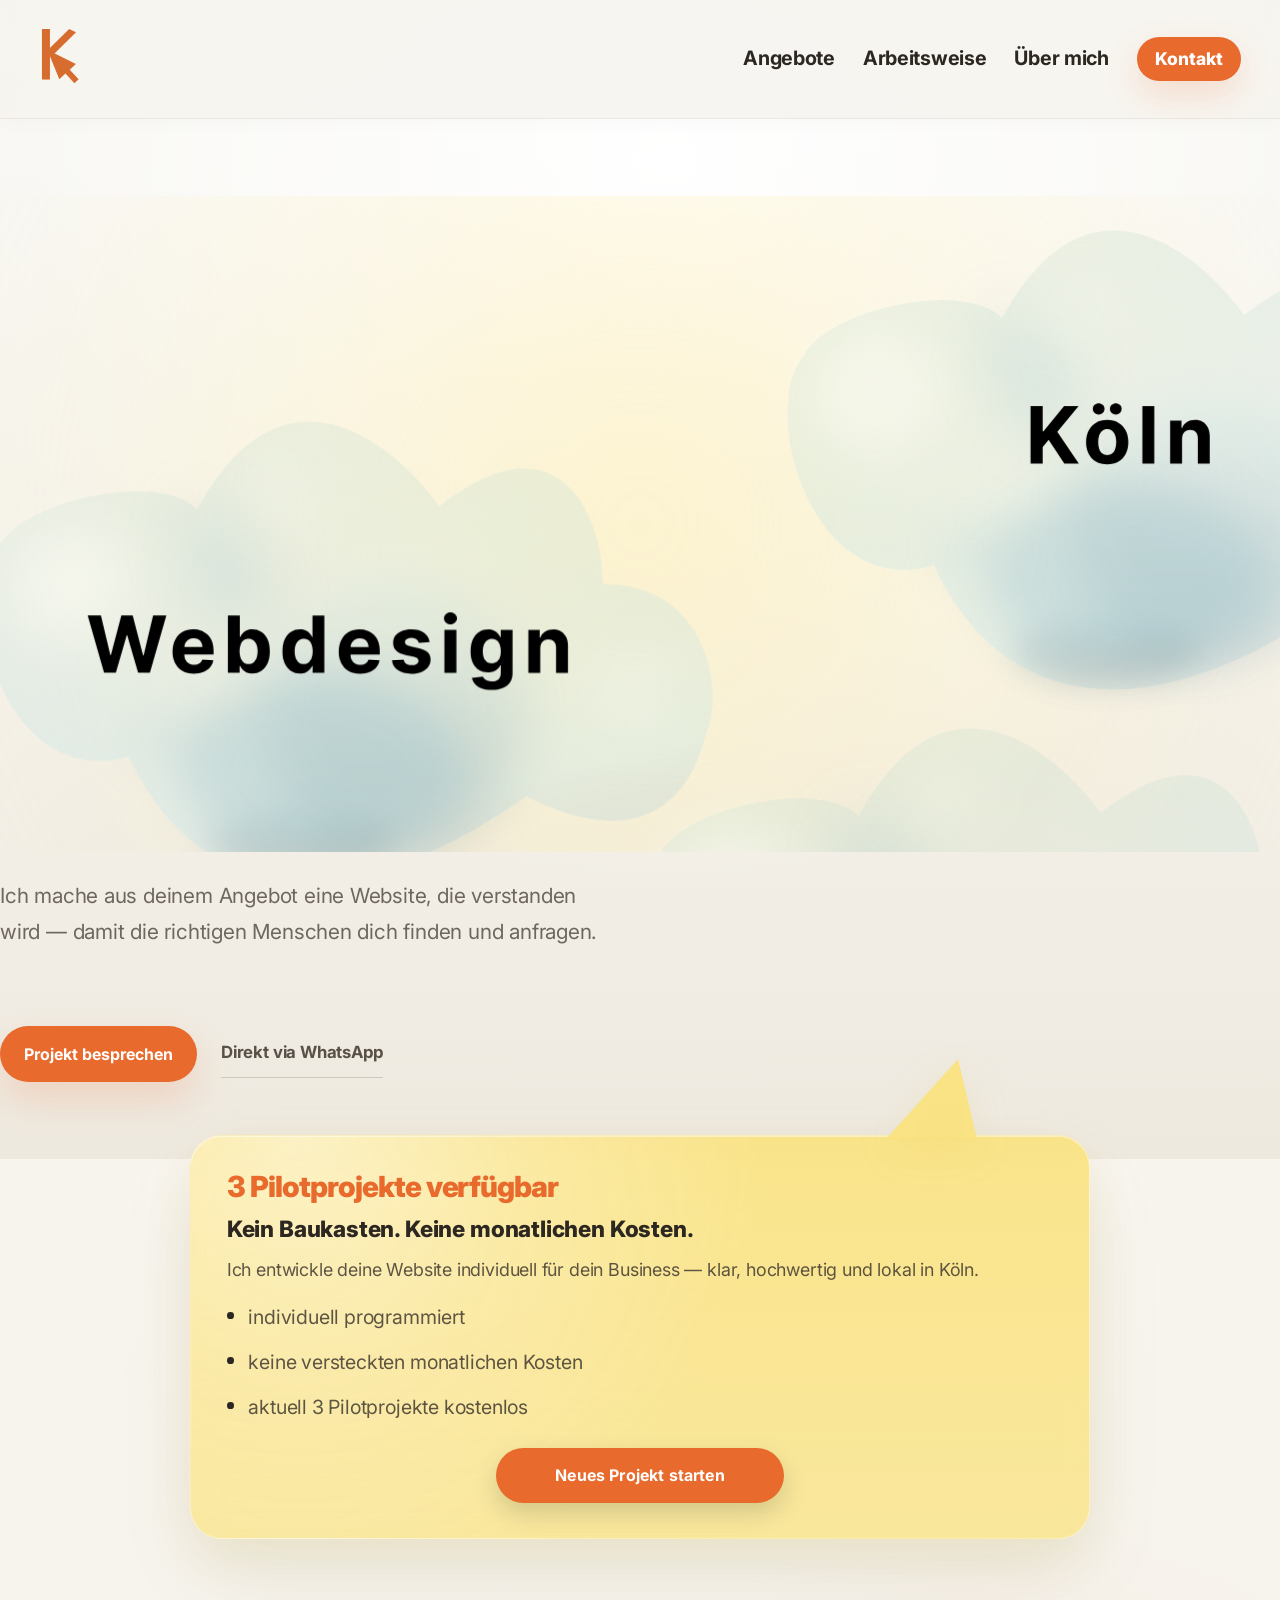
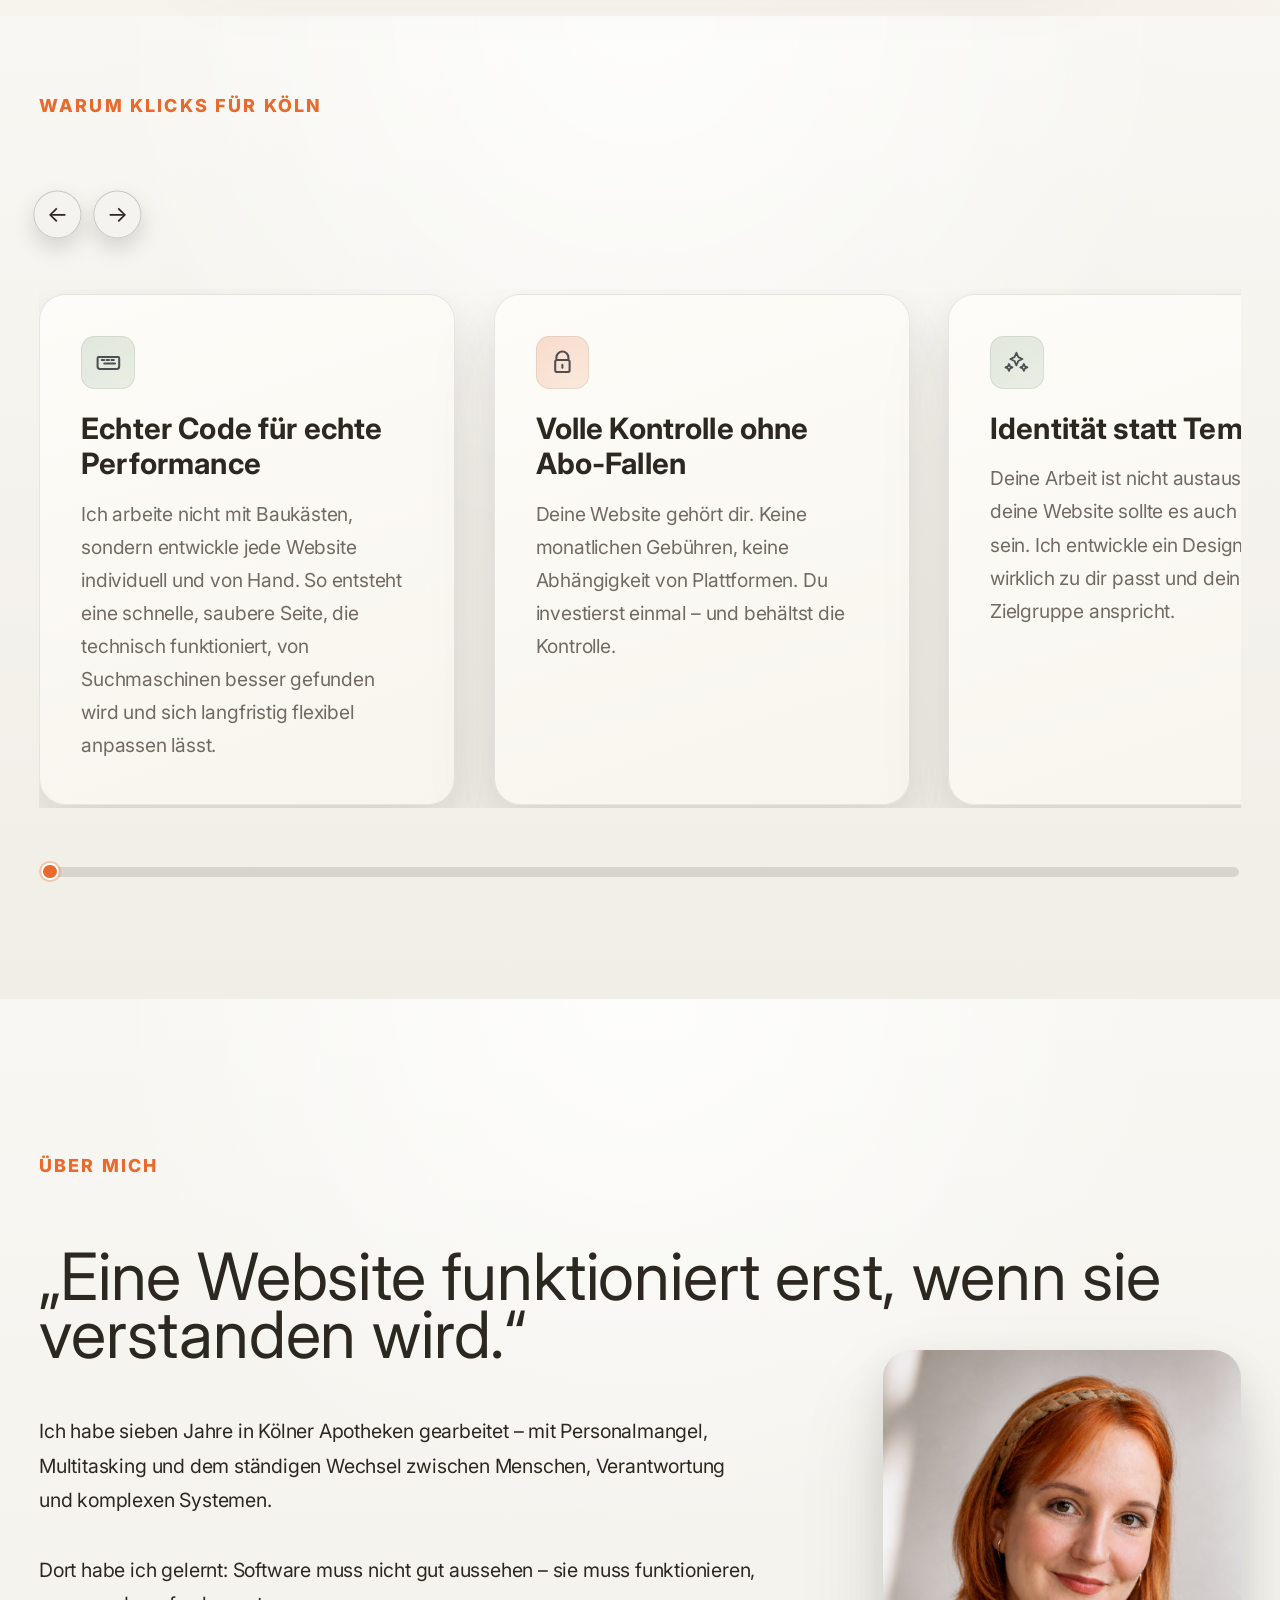
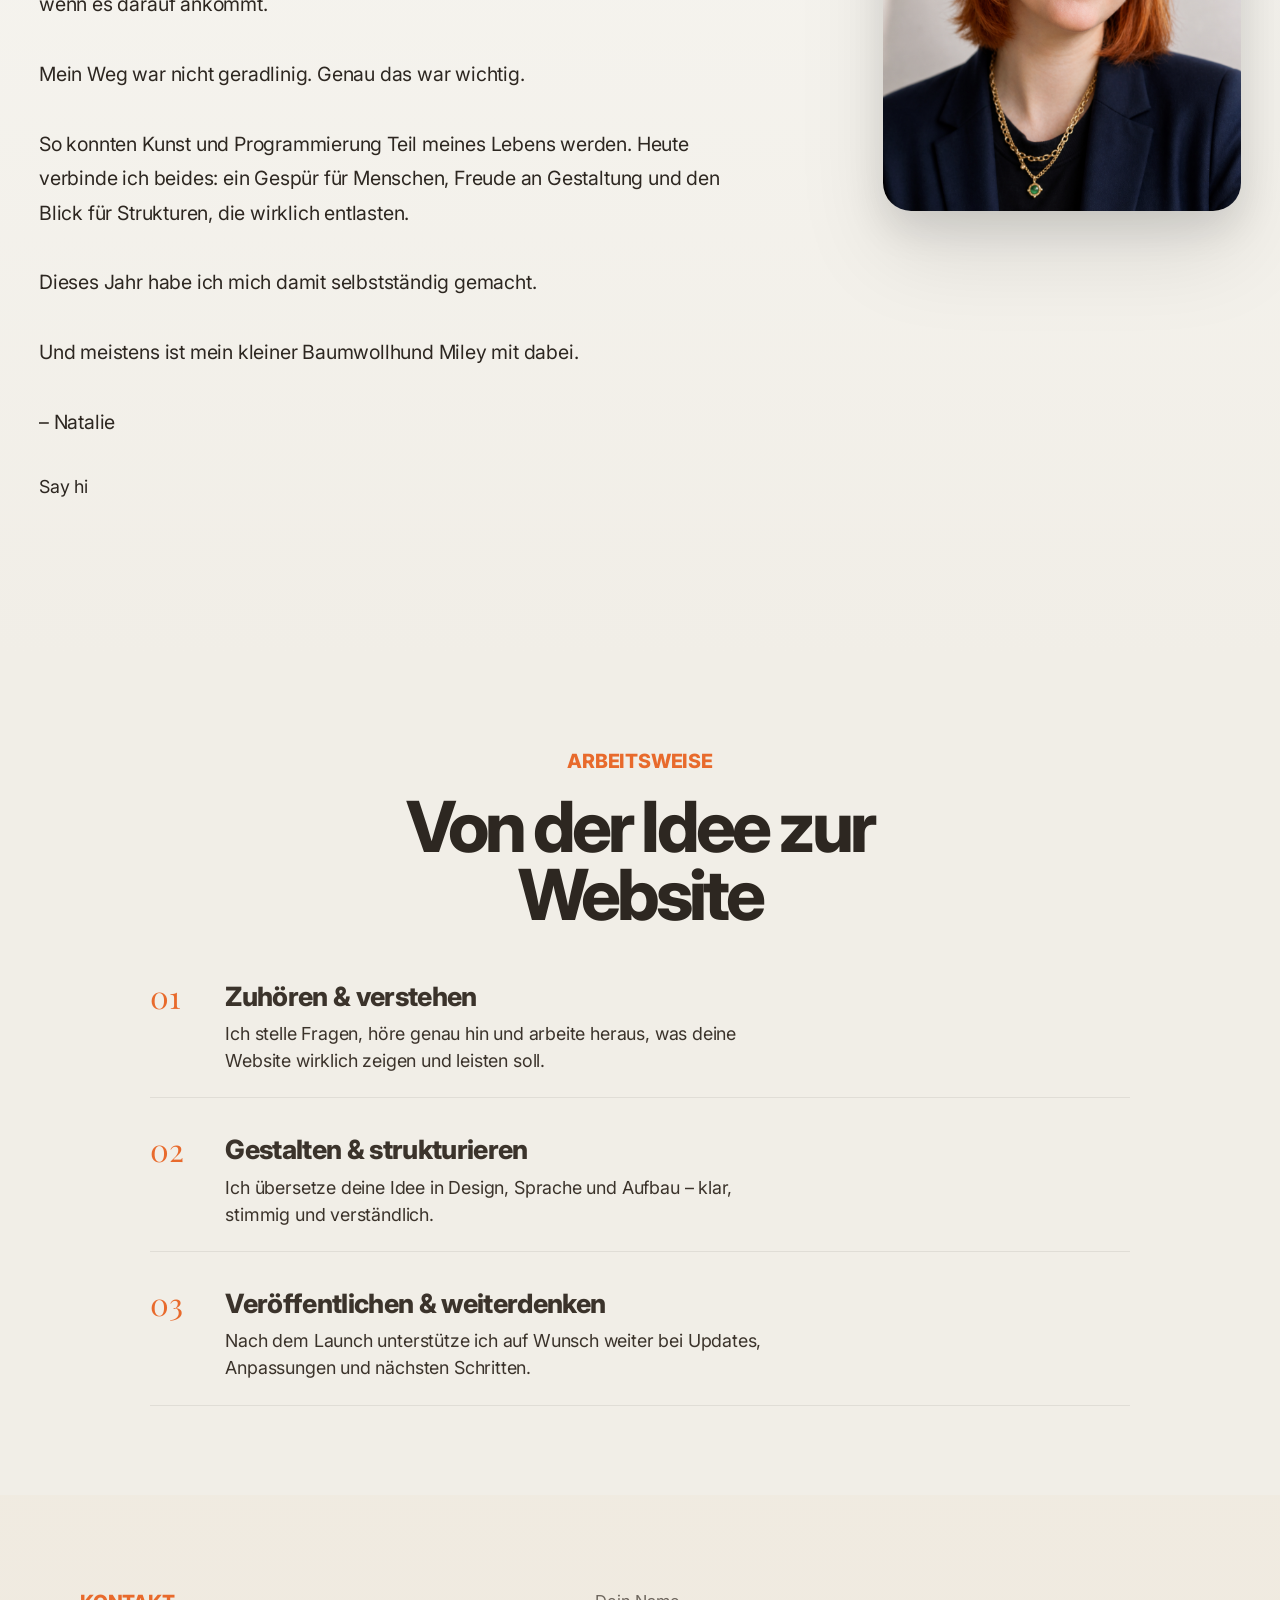
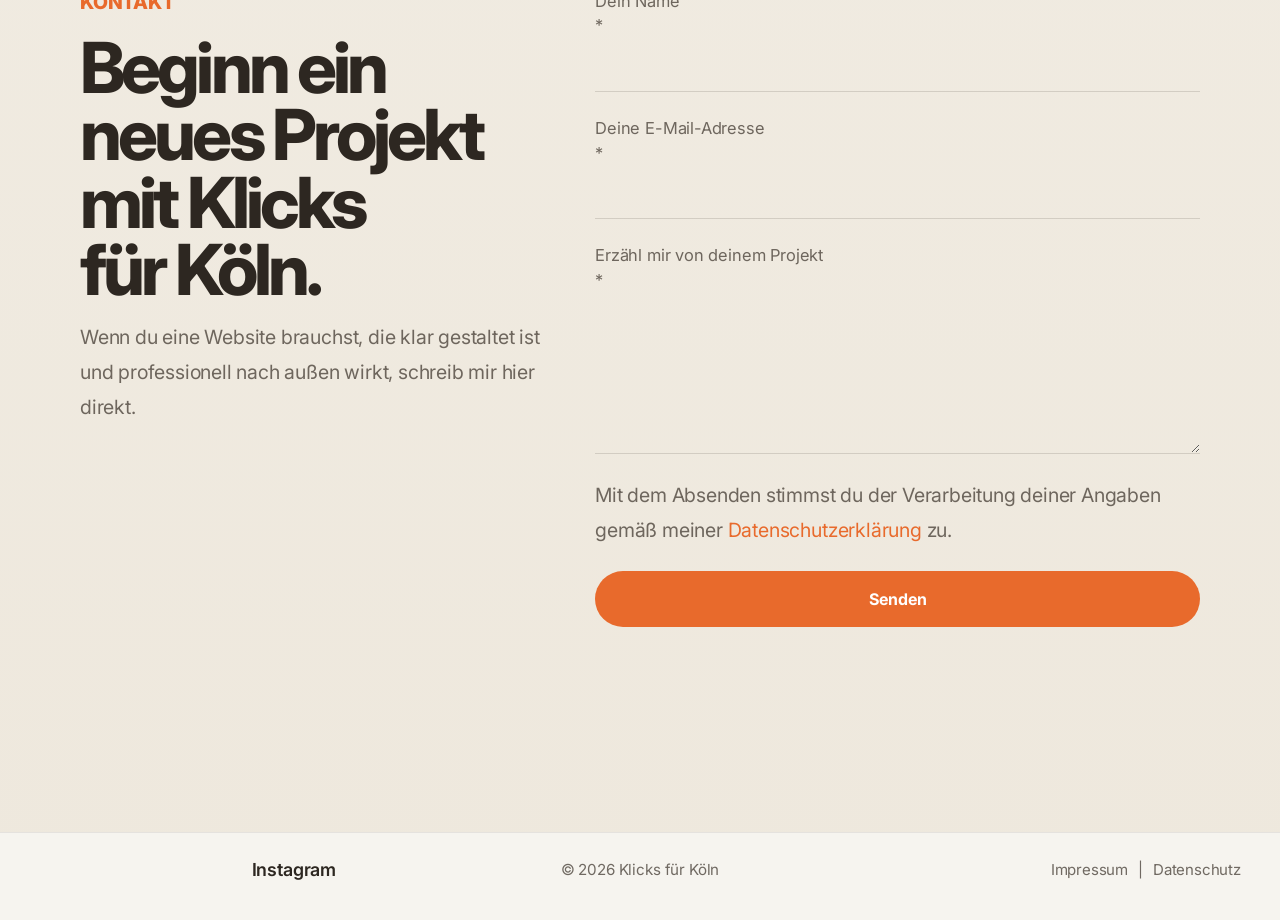
==== index.html @ fa7252ad "Remove empty divs in hero section of index.html" ====
<html lang="de">
    
<head> 
    <meta charset="UTF-8" /> 
    <meta name="viewport" content="width=device-width, initial-scale=1.0" /> 
    <title>Klicks für Köln</title> <meta name="description" content="Klicks für Köln – Webdesign im Herzen von Köln." /> 
    <link rel="preconnect" href="https://fonts.googleapis.com" /> 
    <link rel="preconnect" href="https://fonts.gstatic.com" crossorigin /> 
    <link href="https://fonts.googleapis.com/css2?family=Inter:wght@400;500;600;700&family=Playfair+Display:wght@600;700;800&display=swap" rel="stylesheet" /> 
    <link rel="icon" type="image/png" href="/icon.png"> 
    <link rel="stylesheet" href="styles.css" /> 
</head> <body> <header class="site-header"> 
    <div class="header-inner"> 
        <a href="#top" class="brand"><img src="logo.svg" alt="Klicks für Köln" class="brand-logo" /></a>
         <nav class="desktop-nav" aria-label="Hauptnavigation"> 
            <a href="angebote.html">Angebote</a> 
            <a href="#process">Arbeitsweise</a>
             <a href="#about">Über mich</a> 
             <button type="button" class="header-cta" data-open-contact> Kontakt </button> 
            </nav> <button class="menu-toggle" type="button" aria-expanded="false" aria-controls="mobile-menu" aria-label="Menü öffnen" > 
                <span></span> <span></span> <span></span> 
            </button> 
        </div> 
        <div class="mobile-menu" id="mobile-menu"> 
            <nav class="mobile-nav" aria-label="Mobile Navigation">
                 <a href="angebote.html">Angebote</a> 
                  <a href="#process">Arbeitsweise</a> 
                  <a href="#about">Über mich</a> 
                  <button type="button" class="mobile-contact-btn" data-open-contact> Kontakt </button>
                 </nav> 
                </div> 
            </header>

<main id="top">
<section class="hero">

<!-- Der Wrapper für die Hero-Grafik -->
<div class="hero-graphic-wrapper">

<!-- NEU: Cloud Layer (wird nur mobil angezeigt) -->
<div class="hero-clouds-wrapper">
<!--
WICHTIG: Füge dein SVG hier inline ein.
Falls dein Export die IDs nicht gesetzt hat, suche im <svg> Code
nach den <g> (Gruppen) Tags deiner Wolken und ergänze die IDs manuell,
z.B. <g id="cloud-group-first">
-->
<svg class="hero-clouds-svg" viewBox="0 0 800 400" preserveAspectRatio="xMidYMid meet" xmlns="http://www.w3.org/2000/svg">
<svg width="1140" height="622" viewBox="0 0 1140 622" fill="none" xmlns="http://www.w3.org/2000/svg">
<g id="clouds-hero">
<g id="cloud-group-third">
<g id="cloud">
<g id="Vector 1" opacity="0.33">
<path d="M601.332 224.893C526.058 247.373 493.815 128.323 522.425 96.9376C536.963 69.0806 619.984 50.8235 642.89 74.5139C699.657 -30.0543 772.545 46.4214 790.32 72.5864C867.147 11.9561 891.08 86.1877 889.782 119.776C957.285 120.067 962.6 189.377 953.335 208.963C935.3 284.506 874.448 265.336 843.515 249.069C737.841 323.742 645.021 318.898 601.332 224.893Z" fill="url(#paint0_radial_2003_102)"/>
<path d="M601.332 224.893C526.058 247.373 493.815 128.323 522.425 96.9376C536.963 69.0806 619.984 50.8235 642.89 74.5139C699.657 -30.0543 772.545 46.4214 790.32 72.5864C867.147 11.9561 891.08 86.1877 889.782 119.776C957.285 120.067 962.6 189.377 953.335 208.963C935.3 284.506 874.448 265.336 843.515 249.069C737.841 323.742 645.021 318.898 601.332 224.893Z" fill="url(#paint1_linear_2003_102)" fill-opacity="0.4"/>
<path d="M601.332 224.893C526.058 247.373 493.815 128.323 522.425 96.9376C536.963 69.0806 619.984 50.8235 642.89 74.5139C699.657 -30.0543 772.545 46.4214 790.32 72.5864C867.147 11.9561 891.08 86.1877 889.782 119.776C957.285 120.067 962.6 189.377 953.335 208.963C935.3 284.506 874.448 265.336 843.515 249.069C737.841 323.742 645.021 318.898 601.332 224.893Z" fill="url(#paint2_linear_2003_102)" fill-opacity="0.3"/>
</g>
<g id="Ellipse 1" opacity="0.29" filter="url(#filter0_f_2003_102)">
<ellipse cx="763.5" cy="200.776" rx="79.5" ry="82.5" fill="url(#paint3_linear_2003_102)" fill-opacity="0.6"/>
</g>
<g id="Ellipse 2" opacity="0.27" filter="url(#filter1_f_2003_102)">
<ellipse cx="661.621" cy="112.228" rx="43" ry="21.2714" transform="rotate(61.9879 661.621 112.228)" fill="#9FC4CE"/>
</g>
<g id="Ellipse 4" opacity="0.15" filter="url(#filter2_f_2003_102)">
<ellipse cx="623.5" cy="215.276" rx="25.5" ry="14" fill="#9FC4CE"/>
</g>
<g id="Ellipse 3" opacity="0.39" filter="url(#filter3_f_2003_102)">
<ellipse cx="719.5" cy="231.276" rx="86.5" ry="57" fill="#9FC4CE"/>
</g>
<g id="Ellipse 5" opacity="0.34" filter="url(#filter4_f_2003_102)">
<circle cx="692" cy="64.2756" r="17" fill="#FFFDF4"/>
</g>
<g id="Ellipse 6" opacity="0.56" filter="url(#filter5_f_2003_102)">
<circle cx="908" cy="184.276" r="17" fill="#FFFDF4"/>
</g>
<g id="Ellipse 7" opacity="0.56" filter="url(#filter6_f_2003_102)">
<ellipse cx="565.5" cy="119.276" rx="38.5" ry="38" fill="#FFFDF4"/>
</g>
<g id="Ellipse 8" opacity="0.23" filter="url(#filter7_f_2003_102)">
<ellipse cx="706.5" cy="277.276" rx="57.5" ry="20" fill="url(#paint4_linear_2003_102)"/>
</g>
</g>
<path id="K&#195;&#182;ln" d="M660.245 163V128.091H667.626V143.483H668.086L680.648 128.091H689.495L676.54 143.722L689.648 163H680.819L671.256 148.648L667.626 153.08V163H660.245ZM706.95 163.511C704.302 163.511 702.012 162.949 700.081 161.824C698.16 160.687 696.677 159.108 695.632 157.085C694.586 155.051 694.064 152.693 694.064 150.011C694.064 147.307 694.586 144.943 695.632 142.92C696.677 140.886 698.16 139.307 700.081 138.182C702.012 137.045 704.302 136.477 706.95 136.477C709.598 136.477 711.882 137.045 713.802 138.182C715.734 139.307 717.223 140.886 718.268 142.92C719.314 144.943 719.836 147.307 719.836 150.011C719.836 152.693 719.314 155.051 718.268 157.085C717.223 159.108 715.734 160.687 713.802 161.824C711.882 162.949 709.598 163.511 706.95 163.511ZM706.984 157.886C708.189 157.886 709.194 157.545 710.001 156.864C710.808 156.17 711.416 155.227 711.825 154.034C712.245 152.841 712.456 151.483 712.456 149.96C712.456 148.438 712.245 147.08 711.825 145.886C711.416 144.693 710.808 143.75 710.001 143.057C709.194 142.364 708.189 142.017 706.984 142.017C705.768 142.017 704.745 142.364 703.916 143.057C703.098 143.75 702.478 144.693 702.058 145.886C701.649 147.08 701.444 148.438 701.444 149.96C701.444 151.483 701.649 152.841 702.058 154.034C702.478 155.227 703.098 156.17 703.916 156.864C704.745 157.545 705.768 157.886 706.984 157.886ZM701.751 133.239C700.774 133.239 699.933 132.898 699.228 132.216C698.524 131.523 698.172 130.705 698.172 129.761C698.172 128.795 698.524 127.977 699.228 127.307C699.933 126.636 700.774 126.301 701.751 126.301C702.74 126.301 703.575 126.636 704.257 127.307C704.95 127.977 705.297 128.795 705.297 129.761C705.297 130.705 704.95 131.523 704.257 132.216C703.575 132.898 702.74 133.239 701.751 133.239ZM712.183 133.239C711.206 133.239 710.365 132.898 709.66 132.216C708.956 131.523 708.603 130.705 708.603 129.761C708.603 128.795 708.956 127.977 709.66 127.307C710.365 126.636 711.206 126.301 712.183 126.301C713.172 126.301 714.007 126.636 714.689 127.307C715.382 127.977 715.728 128.795 715.728 129.761C715.728 130.705 715.382 131.523 714.689 132.216C714.007 132.898 713.172 133.239 712.183 133.239ZM735.659 128.091V163H728.398V128.091H735.659ZM752.577 147.864V163H745.316V136.818H752.237V141.438H752.543C753.123 139.915 754.094 138.71 755.458 137.824C756.822 136.926 758.475 136.477 760.418 136.477C762.237 136.477 763.822 136.875 765.174 137.67C766.526 138.466 767.577 139.602 768.327 141.08C769.077 142.545 769.452 144.295 769.452 146.33V163H762.191V147.625C762.202 146.023 761.793 144.773 760.964 143.875C760.134 142.966 758.992 142.511 757.538 142.511C756.56 142.511 755.697 142.722 754.947 143.142C754.208 143.562 753.629 144.176 753.208 144.983C752.799 145.778 752.589 146.739 752.577 147.864Z" fill="black"/>
</g>
<g id="cloud-group-sec">
<g id="cloud_2">
<g id="Vector 1_2" opacity="0.33">
<path d="M514.332 528.893C439.058 551.373 406.815 432.323 435.425 400.938C449.963 373.081 532.984 354.824 555.89 378.514C612.657 273.946 685.545 350.421 703.32 376.586C780.147 315.956 804.08 390.188 802.782 423.776C870.285 424.067 875.6 493.377 866.335 512.963C848.3 588.506 787.448 569.336 756.515 553.069C650.841 627.742 558.021 622.898 514.332 528.893Z" fill="url(#paint5_radial_2003_102)"/>
<path d="M514.332 528.893C439.058 551.373 406.815 432.323 435.425 400.938C449.963 373.081 532.984 354.824 555.89 378.514C612.657 273.946 685.545 350.421 703.32 376.586C780.147 315.956 804.08 390.188 802.782 423.776C870.285 424.067 875.6 493.377 866.335 512.963C848.3 588.506 787.448 569.336 756.515 553.069C650.841 627.742 558.021 622.898 514.332 528.893Z" fill="url(#paint6_linear_2003_102)" fill-opacity="0.4"/>
<path d="M514.332 528.893C439.058 551.373 406.815 432.323 435.425 400.938C449.963 373.081 532.984 354.824 555.89 378.514C612.657 273.946 685.545 350.421 703.32 376.586C780.147 315.956 804.08 390.188 802.782 423.776C870.285 424.067 875.6 493.377 866.335 512.963C848.3 588.506 787.448 569.336 756.515 553.069C650.841 627.742 558.021 622.898 514.332 528.893Z" fill="url(#paint7_linear_2003_102)" fill-opacity="0.3"/>
</g>
<g id="Ellipse 1_2" opacity="0.29" filter="url(#filter8_f_2003_102)">
<ellipse cx="676.5" cy="504.776" rx="79.5" ry="82.5" fill="url(#paint8_linear_2003_102)" fill-opacity="0.6"/>
</g>
<g id="Ellipse 2_2" opacity="0.27" filter="url(#filter9_f_2003_102)">
<ellipse cx="574.621" cy="416.228" rx="43" ry="21.2714" transform="rotate(61.9879 574.621 416.228)" fill="#9FC4CE"/>
</g>
<g id="Ellipse 4_2" opacity="0.15" filter="url(#filter10_f_2003_102)">
<ellipse cx="536.5" cy="519.276" rx="25.5" ry="14" fill="#9FC4CE"/>
</g>
<g id="Ellipse 3_2" opacity="0.39" filter="url(#filter11_f_2003_102)">
<ellipse cx="632.5" cy="535.276" rx="86.5" ry="57" fill="#9FC4CE"/>
</g>
<g id="Ellipse 5_2" opacity="0.34" filter="url(#filter12_f_2003_102)">
<circle cx="605" cy="368.276" r="17" fill="#FFFDF4"/>
</g>
<g id="Ellipse 6_2" opacity="0.56" filter="url(#filter13_f_2003_102)">
<circle cx="821" cy="488.276" r="17" fill="#FFFDF4"/>
</g>
<g id="Ellipse 7_2" opacity="0.56" filter="url(#filter14_f_2003_102)">
<ellipse cx="478.5" cy="423.276" rx="38.5" ry="38" fill="#FFFDF4"/>
</g>
<g id="Ellipse 8_2" opacity="0.23" filter="url(#filter15_f_2003_102)">
<ellipse cx="619.5" cy="581.276" rx="57.5" ry="20" fill="url(#paint9_linear_2003_102)"/>
</g>
</g>
<path id="im Herzen" d="M513.159 487V460.818H520.421V487H513.159ZM516.807 457.443C515.727 457.443 514.801 457.085 514.029 456.369C513.267 455.642 512.886 454.773 512.886 453.761C512.886 452.761 513.267 451.903 514.029 451.188C514.801 450.46 515.727 450.097 516.807 450.097C517.886 450.097 518.807 450.46 519.568 451.188C520.341 451.903 520.727 452.761 520.727 453.761C520.727 454.773 520.341 455.642 519.568 456.369C518.807 457.085 517.886 457.443 516.807 457.443ZM530.077 487V460.818H536.998V465.438H537.305C537.85 463.903 538.759 462.693 540.032 461.807C541.305 460.92 542.827 460.477 544.6 460.477C546.396 460.477 547.924 460.926 549.185 461.824C550.447 462.71 551.288 463.915 551.708 465.438H551.981C552.515 463.938 553.481 462.739 554.878 461.841C556.288 460.932 557.952 460.477 559.873 460.477C562.316 460.477 564.299 461.256 565.822 462.812C567.356 464.358 568.123 466.551 568.123 469.392V487H560.878V470.824C560.878 469.369 560.492 468.278 559.719 467.551C558.947 466.824 557.981 466.46 556.822 466.46C555.503 466.46 554.475 466.881 553.736 467.722C552.998 468.551 552.628 469.648 552.628 471.011V487H545.589V470.67C545.589 469.386 545.219 468.364 544.481 467.602C543.753 466.841 542.793 466.46 541.6 466.46C540.793 466.46 540.066 466.665 539.418 467.074C538.782 467.472 538.276 468.034 537.901 468.761C537.526 469.477 537.339 470.318 537.339 471.284V487H530.077ZM592.784 487V452.091H600.165V466.494H615.148V452.091H622.512V487H615.148V472.58H600.165V487H592.784ZM644.232 487.511C641.539 487.511 639.221 486.966 637.278 485.875C635.346 484.773 633.857 483.216 632.812 481.205C631.766 479.182 631.244 476.79 631.244 474.028C631.244 471.335 631.766 468.972 632.812 466.938C633.857 464.903 635.329 463.318 637.227 462.182C639.136 461.045 641.374 460.477 643.942 460.477C645.67 460.477 647.278 460.756 648.766 461.312C650.266 461.858 651.573 462.682 652.687 463.784C653.812 464.886 654.687 466.273 655.312 467.943C655.937 469.602 656.249 471.545 656.249 473.773V475.767H634.141V471.267H649.414C649.414 470.222 649.187 469.295 648.732 468.489C648.278 467.682 647.647 467.051 646.84 466.597C646.045 466.131 645.119 465.898 644.062 465.898C642.96 465.898 641.982 466.153 641.13 466.665C640.289 467.165 639.63 467.841 639.153 468.693C638.675 469.534 638.431 470.472 638.42 471.506V475.784C638.42 477.08 638.658 478.199 639.136 479.142C639.624 480.085 640.312 480.812 641.198 481.324C642.085 481.835 643.136 482.091 644.352 482.091C645.158 482.091 645.897 481.977 646.567 481.75C647.238 481.523 647.812 481.182 648.289 480.727C648.766 480.273 649.13 479.716 649.38 479.057L656.096 479.5C655.755 481.114 655.056 482.523 653.999 483.727C652.954 484.92 651.602 485.852 649.942 486.523C648.295 487.182 646.391 487.511 644.232 487.511ZM664.828 487V460.818H671.868V465.386H672.14C672.618 463.761 673.419 462.534 674.544 461.705C675.669 460.864 676.964 460.443 678.43 460.443C678.794 460.443 679.186 460.466 679.606 460.511C680.027 460.557 680.396 460.619 680.714 460.699V467.142C680.373 467.04 679.902 466.949 679.3 466.869C678.697 466.79 678.146 466.75 677.646 466.75C676.578 466.75 675.623 466.983 674.782 467.449C673.953 467.903 673.294 468.54 672.805 469.358C672.328 470.176 672.089 471.119 672.089 472.188V487H664.828ZM688.172 487V482.67L700.99 466.801V466.614H688.615V460.818H709.735V465.54L697.701 481.017V481.205H710.178V487H688.172ZM730.752 487.511C728.059 487.511 725.741 486.966 723.798 485.875C721.866 484.773 720.377 483.216 719.332 481.205C718.286 479.182 717.764 476.79 717.764 474.028C717.764 471.335 718.286 468.972 719.332 466.938C720.377 464.903 721.849 463.318 723.747 462.182C725.656 461.045 727.894 460.477 730.463 460.477C732.19 460.477 733.798 460.756 735.286 461.312C736.786 461.858 738.093 462.682 739.207 463.784C740.332 464.886 741.207 466.273 741.832 467.943C742.457 469.602 742.769 471.545 742.769 473.773V475.767H720.661V471.267H735.934C735.934 470.222 735.707 469.295 735.252 468.489C734.798 467.682 734.167 467.051 733.36 466.597C732.565 466.131 731.639 465.898 730.582 465.898C729.48 465.898 728.502 466.153 727.65 466.665C726.809 467.165 726.15 467.841 725.673 468.693C725.195 469.534 724.951 470.472 724.94 471.506V475.784C724.94 477.08 725.178 478.199 725.656 479.142C726.144 480.085 726.832 480.812 727.718 481.324C728.605 481.835 729.656 482.091 730.872 482.091C731.678 482.091 732.417 481.977 733.088 481.75C733.758 481.523 734.332 481.182 734.809 480.727C735.286 480.273 735.65 479.716 735.9 479.057L742.616 479.5C742.275 481.114 741.576 482.523 740.519 483.727C739.474 484.92 738.122 485.852 736.463 486.523C734.815 487.182 732.911 487.511 730.752 487.511ZM758.609 471.864V487H751.348V460.818H758.268V465.438H758.575C759.155 463.915 760.126 462.71 761.49 461.824C762.854 460.926 764.507 460.477 766.45 460.477C768.268 460.477 769.854 460.875 771.206 461.67C772.558 462.466 773.609 463.602 774.359 465.08C775.109 466.545 775.484 468.295 775.484 470.33V487H768.223V471.625C768.234 470.023 767.825 468.773 766.996 467.875C766.166 466.966 765.024 466.511 763.57 466.511C762.592 466.511 761.729 466.722 760.979 467.142C760.24 467.562 759.66 468.176 759.24 468.983C758.831 469.778 758.621 470.739 758.609 471.864Z" fill="black"/>
</g>
<g id="cloud-group-first">
<g id="cloud_3">
<g id="Vector 1_3" opacity="0.33">
<path d="M110.332 341.893C35.0579 364.373 2.81516 245.323 31.4248 213.938C45.9628 186.081 128.984 167.823 151.89 191.514C208.657 86.9457 281.545 163.421 299.32 189.586C376.147 128.956 400.08 203.188 398.782 236.776C466.285 237.067 471.6 306.377 462.335 325.963C444.3 401.506 383.448 382.336 352.515 366.069C246.841 440.742 154.021 435.898 110.332 341.893Z" fill="url(#paint10_radial_2003_102)"/>
<path d="M110.332 341.893C35.0579 364.373 2.81516 245.323 31.4248 213.938C45.9628 186.081 128.984 167.823 151.89 191.514C208.657 86.9457 281.545 163.421 299.32 189.586C376.147 128.956 400.08 203.188 398.782 236.776C466.285 237.067 471.6 306.377 462.335 325.963C444.3 401.506 383.448 382.336 352.515 366.069C246.841 440.742 154.021 435.898 110.332 341.893Z" fill="url(#paint11_linear_2003_102)" fill-opacity="0.4"/>
<path d="M110.332 341.893C35.0579 364.373 2.81516 245.323 31.4248 213.938C45.9628 186.081 128.984 167.823 151.89 191.514C208.657 86.9457 281.545 163.421 299.32 189.586C376.147 128.956 400.08 203.188 398.782 236.776C466.285 237.067 471.6 306.377 462.335 325.963C444.3 401.506 383.448 382.336 352.515 366.069C246.841 440.742 154.021 435.898 110.332 341.893Z" fill="url(#paint12_linear_2003_102)" fill-opacity="0.3"/>
</g>
<g id="Ellipse 1_3" opacity="0.29" filter="url(#filter16_f_2003_102)">
<ellipse cx="272.5" cy="317.776" rx="79.5" ry="82.5" fill="url(#paint13_linear_2003_102)" fill-opacity="0.6"/>
</g>
<g id="Ellipse 2_3" opacity="0.27" filter="url(#filter17_f_2003_102)">
<ellipse cx="170.621" cy="229.228" rx="43" ry="21.2714" transform="rotate(61.9879 170.621 229.228)" fill="#9FC4CE"/>
</g>
<g id="Ellipse 4_3" opacity="0.15" filter="url(#filter18_f_2003_102)">
<ellipse cx="132.5" cy="332.276" rx="25.5" ry="14" fill="#9FC4CE"/>
</g>
<g id="Ellipse 3_3" opacity="0.39" filter="url(#filter19_f_2003_102)">
<ellipse cx="228.5" cy="348.276" rx="86.5" ry="57" fill="#9FC4CE"/>
</g>
<g id="Ellipse 5_3" opacity="0.34" filter="url(#filter20_f_2003_102)">
<circle cx="201" cy="181.276" r="17" fill="#FFFDF4"/>
</g>
<g id="Ellipse 6_3" opacity="0.56" filter="url(#filter21_f_2003_102)">
<circle cx="417" cy="301.276" r="17" fill="#FFFDF4"/>
</g>
<g id="Ellipse 7_3" opacity="0.56" filter="url(#filter22_f_2003_102)">
<ellipse cx="74.5" cy="236.276" rx="38.5" ry="38" fill="#FFFDF4"/>
</g>
<g id="Ellipse 8_3" opacity="0.23" filter="url(#filter23_f_2003_102)">
<ellipse cx="215.5" cy="394.276" rx="57.5" ry="20" fill="url(#paint14_linear_2003_102)"/>
</g>
</g>
<path id="Webdesign" d="M95.1535 291L85.1649 256.091H93.2274L99.0058 280.347H99.2956L105.671 256.091H112.574L118.932 280.398H119.239L125.017 256.091H133.08L123.091 291H115.898L109.25 268.176H108.977L102.347 291H95.1535ZM149.853 291.511C147.16 291.511 144.842 290.966 142.898 289.875C140.967 288.773 139.478 287.216 138.432 285.205C137.387 283.182 136.864 280.79 136.864 278.028C136.864 275.335 137.387 272.972 138.432 270.938C139.478 268.903 140.949 267.318 142.847 266.182C144.756 265.045 146.995 264.477 149.563 264.477C151.29 264.477 152.898 264.756 154.387 265.312C155.887 265.858 157.194 266.682 158.307 267.784C159.432 268.886 160.307 270.273 160.932 271.943C161.557 273.602 161.87 275.545 161.87 277.773V279.767H139.762V275.267H155.035C155.035 274.222 154.807 273.295 154.353 272.489C153.898 271.682 153.268 271.051 152.461 270.597C151.665 270.131 150.739 269.898 149.682 269.898C148.58 269.898 147.603 270.153 146.751 270.665C145.91 271.165 145.251 271.841 144.773 272.693C144.296 273.534 144.052 274.472 144.04 275.506V279.784C144.04 281.08 144.279 282.199 144.756 283.142C145.245 284.085 145.932 284.812 146.819 285.324C147.705 285.835 148.756 286.091 149.972 286.091C150.779 286.091 151.518 285.977 152.188 285.75C152.859 285.523 153.432 285.182 153.91 284.727C154.387 284.273 154.751 283.716 155.001 283.057L161.717 283.5C161.376 285.114 160.677 286.523 159.62 287.727C158.574 288.92 157.222 289.852 155.563 290.523C153.915 291.182 152.012 291.511 149.853 291.511ZM170.585 291V256.091H177.846V269.216H178.068C178.386 268.511 178.846 267.795 179.449 267.068C180.062 266.33 180.858 265.716 181.835 265.227C182.824 264.727 184.051 264.477 185.517 264.477C187.426 264.477 189.187 264.977 190.801 265.977C192.414 266.966 193.704 268.46 194.67 270.46C195.636 272.449 196.119 274.943 196.119 277.943C196.119 280.864 195.647 283.33 194.704 285.341C193.772 287.341 192.5 288.858 190.886 289.892C189.284 290.915 187.488 291.426 185.5 291.426C184.091 291.426 182.892 291.193 181.903 290.727C180.926 290.261 180.125 289.676 179.5 288.972C178.875 288.256 178.397 287.534 178.068 286.807H177.744V291H170.585ZM177.693 277.909C177.693 279.466 177.909 280.824 178.341 281.983C178.772 283.142 179.397 284.045 180.216 284.693C181.034 285.33 182.028 285.648 183.199 285.648C184.38 285.648 185.38 285.324 186.199 284.676C187.017 284.017 187.636 283.108 188.057 281.949C188.488 280.778 188.704 279.432 188.704 277.909C188.704 276.398 188.494 275.068 188.074 273.92C187.653 272.773 187.034 271.875 186.216 271.227C185.397 270.58 184.392 270.256 183.199 270.256C182.017 270.256 181.017 270.568 180.199 271.193C179.392 271.818 178.772 272.705 178.341 273.852C177.909 275 177.693 276.352 177.693 277.909ZM214.452 291.426C212.463 291.426 210.662 290.915 209.049 289.892C207.446 288.858 206.174 287.341 205.23 285.341C204.299 283.33 203.833 280.864 203.833 277.943C203.833 274.943 204.316 272.449 205.281 270.46C206.247 268.46 207.531 266.966 209.134 265.977C210.747 264.977 212.514 264.477 214.435 264.477C215.901 264.477 217.122 264.727 218.1 265.227C219.088 265.716 219.884 266.33 220.486 267.068C221.1 267.795 221.566 268.511 221.884 269.216H222.105V256.091H229.35V291H222.191V286.807H221.884C221.543 287.534 221.06 288.256 220.435 288.972C219.821 289.676 219.02 290.261 218.031 290.727C217.054 291.193 215.861 291.426 214.452 291.426ZM216.753 285.648C217.924 285.648 218.912 285.33 219.719 284.693C220.537 284.045 221.162 283.142 221.594 281.983C222.037 280.824 222.259 279.466 222.259 277.909C222.259 276.352 222.043 275 221.611 273.852C221.179 272.705 220.554 271.818 219.736 271.193C218.918 270.568 217.924 270.256 216.753 270.256C215.56 270.256 214.554 270.58 213.736 271.227C212.918 271.875 212.299 272.773 211.878 273.92C211.458 275.068 211.247 276.398 211.247 277.909C211.247 279.432 211.458 280.778 211.878 281.949C212.31 283.108 212.929 284.017 213.736 284.676C214.554 285.324 215.56 285.648 216.753 285.648ZM251.092 291.511C248.398 291.511 246.08 290.966 244.137 289.875C242.205 288.773 240.717 287.216 239.671 285.205C238.626 283.182 238.103 280.79 238.103 278.028C238.103 275.335 238.626 272.972 239.671 270.938C240.717 268.903 242.188 267.318 244.086 266.182C245.995 265.045 248.234 264.477 250.802 264.477C252.529 264.477 254.137 264.756 255.626 265.312C257.126 265.858 258.433 266.682 259.546 267.784C260.671 268.886 261.546 270.273 262.171 271.943C262.796 273.602 263.109 275.545 263.109 277.773V279.767H241.001V275.267H256.273C256.273 274.222 256.046 273.295 255.592 272.489C255.137 271.682 254.506 271.051 253.7 270.597C252.904 270.131 251.978 269.898 250.921 269.898C249.819 269.898 248.842 270.153 247.989 270.665C247.148 271.165 246.489 271.841 246.012 272.693C245.535 273.534 245.291 274.472 245.279 275.506V279.784C245.279 281.08 245.518 282.199 245.995 283.142C246.484 284.085 247.171 284.812 248.058 285.324C248.944 285.835 249.995 286.091 251.211 286.091C252.018 286.091 252.756 285.977 253.427 285.75C254.097 285.523 254.671 285.182 255.148 284.727C255.626 284.273 255.989 283.716 256.239 283.057L262.955 283.5C262.614 285.114 261.916 286.523 260.859 287.727C259.813 288.92 258.461 289.852 256.802 290.523C255.154 291.182 253.251 291.511 251.092 291.511ZM293.471 272.284L286.824 272.693C286.71 272.125 286.466 271.614 286.091 271.159C285.716 270.693 285.221 270.324 284.608 270.051C284.006 269.767 283.284 269.625 282.443 269.625C281.318 269.625 280.369 269.864 279.596 270.341C278.824 270.807 278.437 271.432 278.437 272.216C278.437 272.841 278.687 273.369 279.187 273.801C279.687 274.233 280.545 274.58 281.761 274.841L286.5 275.795C289.045 276.318 290.943 277.159 292.193 278.318C293.443 279.477 294.068 281 294.068 282.886C294.068 284.602 293.562 286.108 292.551 287.403C291.551 288.699 290.176 289.71 288.426 290.438C286.687 291.153 284.682 291.511 282.409 291.511C278.943 291.511 276.182 290.79 274.125 289.347C272.079 287.892 270.881 285.915 270.528 283.415L277.67 283.04C277.886 284.097 278.409 284.903 279.238 285.46C280.068 286.006 281.131 286.278 282.426 286.278C283.699 286.278 284.721 286.034 285.494 285.545C286.278 285.045 286.676 284.403 286.687 283.619C286.676 282.96 286.398 282.42 285.852 282C285.307 281.568 284.466 281.239 283.329 281.011L278.795 280.108C276.238 279.597 274.335 278.71 273.085 277.449C271.846 276.187 271.227 274.58 271.227 272.625C271.227 270.943 271.682 269.494 272.591 268.278C273.511 267.062 274.801 266.125 276.46 265.466C278.131 264.807 280.085 264.477 282.324 264.477C285.631 264.477 288.233 265.176 290.131 266.574C292.04 267.972 293.153 269.875 293.471 272.284ZM302.48 291V264.818H309.742V291H302.48ZM306.128 261.443C305.049 261.443 304.122 261.085 303.35 260.369C302.588 259.642 302.208 258.773 302.208 257.761C302.208 256.761 302.588 255.903 303.35 255.188C304.122 254.46 305.049 254.097 306.128 254.097C307.208 254.097 308.128 254.46 308.89 255.188C309.662 255.903 310.049 256.761 310.049 257.761C310.049 258.773 309.662 259.642 308.89 260.369C308.128 261.085 307.208 261.443 306.128 261.443ZM331.194 301.364C328.842 301.364 326.825 301.04 325.143 300.392C323.472 299.756 322.143 298.886 321.154 297.784C320.166 296.682 319.524 295.443 319.228 294.068L325.944 293.165C326.149 293.688 326.472 294.176 326.916 294.631C327.359 295.085 327.944 295.449 328.671 295.722C329.41 296.006 330.308 296.148 331.364 296.148C332.944 296.148 334.245 295.761 335.268 294.989C336.302 294.227 336.819 292.949 336.819 291.153V286.364H336.512C336.194 287.091 335.717 287.778 335.08 288.426C334.444 289.074 333.626 289.602 332.626 290.011C331.626 290.42 330.433 290.625 329.046 290.625C327.08 290.625 325.291 290.17 323.677 289.261C322.075 288.341 320.796 286.937 319.842 285.051C318.899 283.153 318.427 280.756 318.427 277.858C318.427 274.892 318.91 272.415 319.876 270.426C320.842 268.437 322.126 266.949 323.728 265.96C325.342 264.972 327.109 264.477 329.029 264.477C330.495 264.477 331.722 264.727 332.711 265.227C333.7 265.716 334.495 266.33 335.097 267.068C335.711 267.795 336.183 268.511 336.512 269.216H336.785V264.818H343.995V291.256C343.995 293.483 343.45 295.347 342.359 296.847C341.268 298.347 339.757 299.472 337.825 300.222C335.904 300.983 333.694 301.364 331.194 301.364ZM331.347 285.17C332.518 285.17 333.507 284.881 334.313 284.301C335.132 283.71 335.757 282.869 336.188 281.778C336.632 280.676 336.853 279.358 336.853 277.824C336.853 276.29 336.637 274.96 336.205 273.835C335.774 272.699 335.149 271.818 334.33 271.193C333.512 270.568 332.518 270.256 331.347 270.256C330.154 270.256 329.149 270.58 328.33 271.227C327.512 271.864 326.893 272.75 326.472 273.886C326.052 275.023 325.842 276.335 325.842 277.824C325.842 279.335 326.052 280.642 326.472 281.744C326.904 282.835 327.524 283.682 328.33 284.284C329.149 284.875 330.154 285.17 331.347 285.17ZM360.875 275.864V291H353.614V264.818H360.534V269.438H360.841C361.42 267.915 362.392 266.71 363.756 265.824C365.119 264.926 366.773 264.477 368.716 264.477C370.534 264.477 372.119 264.875 373.472 265.67C374.824 266.466 375.875 267.602 376.625 269.08C377.375 270.545 377.75 272.295 377.75 274.33V291H370.489V275.625C370.5 274.023 370.091 272.773 369.261 271.875C368.432 270.966 367.29 270.511 365.835 270.511C364.858 270.511 363.994 270.722 363.244 271.142C362.506 271.562 361.926 272.176 361.506 272.983C361.097 273.778 360.886 274.739 360.875 275.864Z" fill="black"/>
</g>
</g>
<defs>
<filter id="filter0_f_2003_102" x="654" y="88.2756" width="219" height="225" filterUnits="userSpaceOnUse" color-interpolation-filters="sRGB">
<feFlood flood-opacity="0" result="BackgroundImageFix"/>
<feBlend mode="normal" in="SourceGraphic" in2="BackgroundImageFix" result="shape"/>
<feGaussianBlur stdDeviation="15" result="effect1_foregroundBlur_2003_102"/>
</filter>
<filter id="filter1_f_2003_102" x="595.044" y="33.9637" width="133.155" height="156.529" filterUnits="userSpaceOnUse" color-interpolation-filters="sRGB">
<feFlood flood-opacity="0" result="BackgroundImageFix"/>
<feBlend mode="normal" in="SourceGraphic" in2="BackgroundImageFix" result="shape"/>
<feGaussianBlur stdDeviation="19.5" result="effect1_foregroundBlur_2003_102"/>
</filter>
<filter id="filter2_f_2003_102" x="570" y="173.276" width="107" height="84" filterUnits="userSpaceOnUse" color-interpolation-filters="sRGB">
<feFlood flood-opacity="0" result="BackgroundImageFix"/>
<feBlend mode="normal" in="SourceGraphic" in2="BackgroundImageFix" result="shape"/>
<feGaussianBlur stdDeviation="14" result="effect1_foregroundBlur_2003_102"/>
</filter>
<filter id="filter3_f_2003_102" x="605" y="146.276" width="229" height="170" filterUnits="userSpaceOnUse" color-interpolation-filters="sRGB">
<feFlood flood-opacity="0" result="BackgroundImageFix"/>
<feBlend mode="normal" in="SourceGraphic" in2="BackgroundImageFix" result="shape"/>
<feGaussianBlur stdDeviation="14" result="effect1_foregroundBlur_2003_102"/>
</filter>
<filter id="filter4_f_2003_102" x="639" y="11.2756" width="106" height="106" filterUnits="userSpaceOnUse" color-interpolation-filters="sRGB">
<feFlood flood-opacity="0" result="BackgroundImageFix"/>
<feBlend mode="normal" in="SourceGraphic" in2="BackgroundImageFix" result="shape"/>
<feGaussianBlur stdDeviation="18" result="effect1_foregroundBlur_2003_102"/>
</filter>
<filter id="filter5_f_2003_102" x="855" y="131.276" width="106" height="106" filterUnits="userSpaceOnUse" color-interpolation-filters="sRGB">
<feFlood flood-opacity="0" result="BackgroundImageFix"/>
<feBlend mode="normal" in="SourceGraphic" in2="BackgroundImageFix" result="shape"/>
<feGaussianBlur stdDeviation="18" result="effect1_foregroundBlur_2003_102"/>
</filter>
<filter id="filter6_f_2003_102" x="491" y="45.2756" width="149" height="148" filterUnits="userSpaceOnUse" color-interpolation-filters="sRGB">
<feFlood flood-opacity="0" result="BackgroundImageFix"/>
<feBlend mode="normal" in="SourceGraphic" in2="BackgroundImageFix" result="shape"/>
<feGaussianBlur stdDeviation="18" result="effect1_foregroundBlur_2003_102"/>
</filter>
<filter id="filter7_f_2003_102" x="631" y="239.276" width="151" height="76" filterUnits="userSpaceOnUse" color-interpolation-filters="sRGB">
<feFlood flood-opacity="0" result="BackgroundImageFix"/>
<feBlend mode="normal" in="SourceGraphic" in2="BackgroundImageFix" result="shape"/>
<feGaussianBlur stdDeviation="9" result="effect1_foregroundBlur_2003_102"/>
</filter>
<filter id="filter8_f_2003_102" x="567" y="392.276" width="219" height="225" filterUnits="userSpaceOnUse" color-interpolation-filters="sRGB">
<feFlood flood-opacity="0" result="BackgroundImageFix"/>
<feBlend mode="normal" in="SourceGraphic" in2="BackgroundImageFix" result="shape"/>
<feGaussianBlur stdDeviation="15" result="effect1_foregroundBlur_2003_102"/>
</filter>
<filter id="filter9_f_2003_102" x="508.044" y="337.964" width="133.155" height="156.529" filterUnits="userSpaceOnUse" color-interpolation-filters="sRGB">
<feFlood flood-opacity="0" result="BackgroundImageFix"/>
<feBlend mode="normal" in="SourceGraphic" in2="BackgroundImageFix" result="shape"/>
<feGaussianBlur stdDeviation="19.5" result="effect1_foregroundBlur_2003_102"/>
</filter>
<filter id="filter10_f_2003_102" x="483" y="477.276" width="107" height="84" filterUnits="userSpaceOnUse" color-interpolation-filters="sRGB">
<feFlood flood-opacity="0" result="BackgroundImageFix"/>
<feBlend mode="normal" in="SourceGraphic" in2="BackgroundImageFix" result="shape"/>
<feGaussianBlur stdDeviation="14" result="effect1_foregroundBlur_2003_102"/>
</filter>
<filter id="filter11_f_2003_102" x="518" y="450.276" width="229" height="170" filterUnits="userSpaceOnUse" color-interpolation-filters="sRGB">
<feFlood flood-opacity="0" result="BackgroundImageFix"/>
<feBlend mode="normal" in="SourceGraphic" in2="BackgroundImageFix" result="shape"/>
<feGaussianBlur stdDeviation="14" result="effect1_foregroundBlur_2003_102"/>
</filter>
<filter id="filter12_f_2003_102" x="552" y="315.276" width="106" height="106" filterUnits="userSpaceOnUse" color-interpolation-filters="sRGB">
<feFlood flood-opacity="0" result="BackgroundImageFix"/>
<feBlend mode="normal" in="SourceGraphic" in2="BackgroundImageFix" result="shape"/>
<feGaussianBlur stdDeviation="18" result="effect1_foregroundBlur_2003_102"/>
</filter>
<filter id="filter13_f_2003_102" x="768" y="435.276" width="106" height="106" filterUnits="userSpaceOnUse" color-interpolation-filters="sRGB">
<feFlood flood-opacity="0" result="BackgroundImageFix"/>
<feBlend mode="normal" in="SourceGraphic" in2="BackgroundImageFix" result="shape"/>
<feGaussianBlur stdDeviation="18" result="effect1_foregroundBlur_2003_102"/>
</filter>
<filter id="filter14_f_2003_102" x="404" y="349.276" width="149" height="148" filterUnits="userSpaceOnUse" color-interpolation-filters="sRGB">
<feFlood flood-opacity="0" result="BackgroundImageFix"/>
<feBlend mode="normal" in="SourceGraphic" in2="BackgroundImageFix" result="shape"/>
<feGaussianBlur stdDeviation="18" result="effect1_foregroundBlur_2003_102"/>
</filter>
<filter id="filter15_f_2003_102" x="544" y="543.276" width="151" height="76" filterUnits="userSpaceOnUse" color-interpolation-filters="sRGB">
<feFlood flood-opacity="0" result="BackgroundImageFix"/>
<feBlend mode="normal" in="SourceGraphic" in2="BackgroundImageFix" result="shape"/>
<feGaussianBlur stdDeviation="9" result="effect1_foregroundBlur_2003_102"/>
</filter>
<filter id="filter16_f_2003_102" x="163" y="205.276" width="219" height="225" filterUnits="userSpaceOnUse" color-interpolation-filters="sRGB">
<feFlood flood-opacity="0" result="BackgroundImageFix"/>
<feBlend mode="normal" in="SourceGraphic" in2="BackgroundImageFix" result="shape"/>
<feGaussianBlur stdDeviation="15" result="effect1_foregroundBlur_2003_102"/>
</filter>
<filter id="filter17_f_2003_102" x="104.044" y="150.964" width="133.155" height="156.529" filterUnits="userSpaceOnUse" color-interpolation-filters="sRGB">
<feFlood flood-opacity="0" result="BackgroundImageFix"/>
<feBlend mode="normal" in="SourceGraphic" in2="BackgroundImageFix" result="shape"/>
<feGaussianBlur stdDeviation="19.5" result="effect1_foregroundBlur_2003_102"/>
</filter>
<filter id="filter18_f_2003_102" x="79" y="290.276" width="107" height="84" filterUnits="userSpaceOnUse" color-interpolation-filters="sRGB">
<feFlood flood-opacity="0" result="BackgroundImageFix"/>
<feBlend mode="normal" in="SourceGraphic" in2="BackgroundImageFix" result="shape"/>
<feGaussianBlur stdDeviation="14" result="effect1_foregroundBlur_2003_102"/>
</filter>
<filter id="filter19_f_2003_102" x="114" y="263.276" width="229" height="170" filterUnits="userSpaceOnUse" color-interpolation-filters="sRGB">
<feFlood flood-opacity="0" result="BackgroundImageFix"/>
<feBlend mode="normal" in="SourceGraphic" in2="BackgroundImageFix" result="shape"/>
<feGaussianBlur stdDeviation="14" result="effect1_foregroundBlur_2003_102"/>
</filter>
<filter id="filter20_f_2003_102" x="148" y="128.276" width="106" height="106" filterUnits="userSpaceOnUse" color-interpolation-filters="sRGB">
<feFlood flood-opacity="0" result="BackgroundImageFix"/>
<feBlend mode="normal" in="SourceGraphic" in2="BackgroundImageFix" result="shape"/>
<feGaussianBlur stdDeviation="18" result="effect1_foregroundBlur_2003_102"/>
</filter>
<filter id="filter21_f_2003_102" x="364" y="248.276" width="106" height="106" filterUnits="userSpaceOnUse" color-interpolation-filters="sRGB">
<feFlood flood-opacity="0" result="BackgroundImageFix"/>
<feBlend mode="normal" in="SourceGraphic" in2="BackgroundImageFix" result="shape"/>
<feGaussianBlur stdDeviation="18" result="effect1_foregroundBlur_2003_102"/>
</filter>
<filter id="filter22_f_2003_102" x="0" y="162.276" width="149" height="148" filterUnits="userSpaceOnUse" color-interpolation-filters="sRGB">
<feFlood flood-opacity="0" result="BackgroundImageFix"/>
<feBlend mode="normal" in="SourceGraphic" in2="BackgroundImageFix" result="shape"/>
<feGaussianBlur stdDeviation="18" result="effect1_foregroundBlur_2003_102"/>
</filter>
<filter id="filter23_f_2003_102" x="140" y="356.276" width="151" height="76" filterUnits="userSpaceOnUse" color-interpolation-filters="sRGB">
<feFlood flood-opacity="0" result="BackgroundImageFix"/>
<feBlend mode="normal" in="SourceGraphic" in2="BackgroundImageFix" result="shape"/>
<feGaussianBlur stdDeviation="9" result="effect1_foregroundBlur_2003_102"/>
</filter>
<radialGradient id="paint0_radial_2003_102" cx="0" cy="0" r="1" gradientUnits="userSpaceOnUse" gradientTransform="translate(734.265 158.892) rotate(90.1326) scale(114.384 179.637)">
<stop offset="0.147427" stop-color="#F0FCFF"/>
<stop offset="1" stop-color="#CFF5FF"/>
</radialGradient>
<linearGradient id="paint1_linear_2003_102" x1="721.626" y1="19.8489" x2="746.903" y2="297.936" gradientUnits="userSpaceOnUse">
<stop stop-color="#F4DE85"/>
<stop offset="0.929589" stop-color="#CFF5FF"/>
</linearGradient>
<linearGradient id="paint2_linear_2003_102" x1="734" y1="243.276" x2="744" y2="286.276" gradientUnits="userSpaceOnUse">
<stop offset="0.480769" stop-color="#9FC4CE"/>
<stop offset="1" stop-color="#898C8C"/>
</linearGradient>
<linearGradient id="paint3_linear_2003_102" x1="823.125" y1="98.4756" x2="828.467" y2="266.752" gradientUnits="userSpaceOnUse">
<stop offset="0.02267" stop-color="#CFF5FF"/>
<stop offset="0.99001" stop-color="#3C6779"/>
</linearGradient>
<linearGradient id="paint4_linear_2003_102" x1="706.5" y1="257.276" x2="706.5" y2="297.276" gradientUnits="userSpaceOnUse">
<stop stop-color="#9FC4CE"/>
<stop offset="1" stop-color="#506368"/>
</linearGradient>
<radialGradient id="paint5_radial_2003_102" cx="0" cy="0" r="1" gradientUnits="userSpaceOnUse" gradientTransform="translate(647.265 462.892) rotate(90.1326) scale(114.384 179.637)">
<stop offset="0.147427" stop-color="#F0FCFF"/>
<stop offset="1" stop-color="#CFF5FF"/>
</radialGradient>
<linearGradient id="paint6_linear_2003_102" x1="634.626" y1="323.849" x2="659.903" y2="601.936" gradientUnits="userSpaceOnUse">
<stop stop-color="#F4DE85"/>
<stop offset="0.929589" stop-color="#CFF5FF"/>
</linearGradient>
<linearGradient id="paint7_linear_2003_102" x1="647" y1="547.276" x2="657" y2="590.276" gradientUnits="userSpaceOnUse">
<stop offset="0.480769" stop-color="#9FC4CE"/>
<stop offset="1" stop-color="#898C8C"/>
</linearGradient>
<linearGradient id="paint8_linear_2003_102" x1="736.125" y1="402.476" x2="741.467" y2="570.752" gradientUnits="userSpaceOnUse">
<stop offset="0.02267" stop-color="#CFF5FF"/>
<stop offset="0.99001" stop-color="#3C6779"/>
</linearGradient>
<linearGradient id="paint9_linear_2003_102" x1="619.5" y1="561.276" x2="619.5" y2="601.276" gradientUnits="userSpaceOnUse">
<stop stop-color="#9FC4CE"/>
<stop offset="1" stop-color="#506368"/>
</linearGradient>
<radialGradient id="paint10_radial_2003_102" cx="0" cy="0" r="1" gradientUnits="userSpaceOnUse" gradientTransform="translate(243.265 275.892) rotate(90.1326) scale(114.384 179.637)">
<stop offset="0.147427" stop-color="#F0FCFF"/>
<stop offset="1" stop-color="#CFF5FF"/>
</radialGradient>
<linearGradient id="paint11_linear_2003_102" x1="230.626" y1="136.849" x2="255.903" y2="414.936" gradientUnits="userSpaceOnUse">
<stop stop-color="#F4DE85"/>
<stop offset="0.929589" stop-color="#CFF5FF"/>
</linearGradient>
<linearGradient id="paint12_linear_2003_102" x1="243" y1="360.276" x2="253" y2="403.276" gradientUnits="userSpaceOnUse">
<stop offset="0.480769" stop-color="#9FC4CE"/>
<stop offset="1" stop-color="#898C8C"/>
</linearGradient>
<linearGradient id="paint13_linear_2003_102" x1="332.125" y1="215.476" x2="337.467" y2="383.752" gradientUnits="userSpaceOnUse">
<stop offset="0.02267" stop-color="#CFF5FF"/>
<stop offset="0.99001" stop-color="#3C6779"/>
</linearGradient>
<linearGradient id="paint14_linear_2003_102" x1="215.5" y1="374.276" x2="215.5" y2="414.276" gradientUnits="userSpaceOnUse">
<stop stop-color="#9FC4CE"/>
<stop offset="1" stop-color="#506368"/>
</linearGradient>
</defs>
</svg>


</div>

  </div>

  <p class="hero-subline">
        Ich mache aus deinem Angebot eine Website,
        die verstanden wird — damit die richtigen Menschen
        dich finden und anfragen.
      </p>

      <div class="hero-actions">
        <button type="button" class="btn hero-primary-cta" data-open-contact>
          Projekt besprechen
        </button>

        <a
          class="hero-whatsapp-link"
          href="https://wa.me/491771463746?text=Hi%20Natalie,%20ich%20interessiere%20mich%20für%20eine%20Website"
          target="_blank"
          rel="noopener noreferrer"
        >
          Direkt via WhatsApp
        </a>
      </div>
    </div>
  </div>
</section>

  <!-- PILOT OFFER -->



<section class="pilot-offer">



  <div class="pilot-offer__inner">



    <p class="pilot-offer__eyebrow">



      3 Pilotprojekte verfügbar



    </p>



    <h2 class="pilot-offer__title">



      Kein Baukasten. Keine monatlichen Kosten.



    </h2>



    <p class="pilot-offer__text">



      Ich entwickle deine Website individuell für dein Business —



      klar, hochwertig und lokal in Köln.



    </p>



    <ul class="pilot-offer__list">



      <li>individuell programmiert</li>



      <li>keine versteckten monatlichen Kosten</li>



      <li>aktuell 3 Pilotprojekte kostenlos</li>



    </ul>



    <div class="pilot-offer__actions">



      <button



        type="button"



        class="pilot-offer__button"



        data-open-contact



      >

        Neues Projekt starten

      </button>
    </div>

  </div>

</section>




    

<section class="usp-section" aria-labelledby="usp-title">
<div class="container usp-section__container">
<p class="section-kicker">Warum Klicks für Köln</p>

<div class="usp-carousel-controls" aria-label="USP Navigation">
<button type="button" class="usp-nav usp-nav--prev" aria-label="Vorherige Karte">←</button>
<button type="button" class="usp-nav usp-nav--next" aria-label="Nächste Karte">→</button>
</div>

<div class="usp-grid" id="usp-grid">

<article class="usp-card">
<div class="usp-card__icon usp-card__icon--sage" aria-hidden="true">
<svg viewBox="0 0 24 24" focusable="false"><path d="M4 7.5h16a1 1 0 0 1 1 1v7a2 2 0 0 1-2 2H5a2 2 0 0 1-2-2v-7a1 1 0 0 1 1-1Zm2.5 2.5h2m2 0h2m2 0h2m-8 3h9" fill="none" stroke="currentColor" stroke-width="1.7" stroke-linecap="round" stroke-linejoin="round"/></svg>
</div>
<h3>Echter Code für echte Performance</h3>
<p>Ich arbeite nicht mit Baukästen, sondern entwickle jede Website individuell und von Hand. So entsteht eine schnelle, saubere Seite, die technisch funktioniert, von Suchmaschinen besser gefunden wird und sich langfristig flexibel anpassen lässt.</p>
</article>
<article class="usp-card">
<div class="usp-card__icon usp-card__icon--orange" aria-hidden="true">
<svg viewBox="0 0 24 24" focusable="false"><path d="M7 10V7.8A5 5 0 0 1 12 3a5 5 0 0 1 5 4.8V10m-9.5 0h9A1.5 1.5 0 0 1 18 11.5v7A1.5 1.5 0 0 1 16.5 20h-9A1.5 1.5 0 0 1 6 18.5v-7A1.5 1.5 0 0 1 7.5 10ZM12 14v2.5" fill="none" stroke="currentColor" stroke-width="1.7" stroke-linecap="round" stroke-linejoin="round"/></svg>
</div>
<h3>Volle Kontrolle ohne Abo-Fallen</h3>
<p>Deine Website gehört dir. Keine monatlichen Gebühren, keine Abhängigkeit von Plattformen. Du investierst einmal – und behältst die Kontrolle.</p>
</article>
<article class="usp-card">
<div class="usp-card__icon usp-card__icon--sage" aria-hidden="true">
<svg viewBox="0 0 24 24" focusable="false"><path d="m12 4 1.6 3.6L17 9.2l-3.4 1.6L12 14.5l-1.6-3.7L7 9.2l3.4-1.6L12 4Zm6.2 9.3.9 2 2 .9-2 .9-.9 2-.9-2-2-.9 2-.9.9-2Zm-12.4 0 .9 2 2 .9-2 .9-.9 2-.9-2-2-.9 2-.9.9-2Z" fill="none" stroke="currentColor" stroke-width="1.5" stroke-linecap="round" stroke-linejoin="round"/></svg>
</div>
<h3>Identität statt Template</h3>
<p>Deine Arbeit ist nicht austauschbar – deine Website sollte es auch nicht sein. Ich entwickle ein Design, das wirklich zu dir passt und deine Zielgruppe anspricht.</p>
</article>
<article class="usp-card">
<div class="usp-card__icon usp-card__icon--orange" aria-hidden="true">
<svg viewBox="0 0 24 24" focusable="false"><path d="M12 3.5c2.7 2 5.5 2.8 8 3.1v5.8c0 4.2-2.3 6.8-8 8.9-5.7-2.1-8-4.7-8-8.9V6.6c2.5-.3 5.3-1.1 8-3.1Z" fill="none" stroke="currentColor" stroke-width="1.7" stroke-linecap="round" stroke-linejoin="round"/><path d="m9.3 12 1.8 1.8 3.6-3.6" fill="none" stroke="currentColor" stroke-width="1.7" stroke-linecap="round" stroke-linejoin="round"/></svg>
</div>
<h3>Datenschutz &amp; Zukunftssicherheit</h3>
<p>Ich achte auf eine saubere technische Basis – ohne unnötiges Tracking und vorbereitet auf aktuelle Anforderungen wie DSGVO und Barrierefreiheit.</p>
</article>
<article class="usp-card">
<div class="usp-card__icon usp-card__icon--sage" aria-hidden="true">
<svg viewBox="0 0 24 24" focusable="false"><path d="M4 6.5A2.5 2.5 0 0 1 6.5 4h11A2.5 2.5 0 0 1 20 6.5v7a2.5 2.5 0 0 1-2.5 2.5H10l-4.5 4v-4H6.5A2.5 2.5 0 0 1 4 13.5v-7Z" fill="none" stroke="currentColor" stroke-width="1.7" stroke-linecap="round" stroke-linejoin="round"/><path d="M8 9.5h8M8 12.5h5.5" fill="none" stroke="currentColor" stroke-width="1.7" stroke-linecap="round"/></svg>
</div>
<h3>Zusammenarbeit auf Augenhöhe</h3>
<p>Du arbeitest direkt mit mir – ohne Umwege. Klar, ehrlich und auf Augenhöhe. Mir ist wichtig, dass du oder dein Unternehmen klar und stimmig sichtbar werdet.</p>
</article>
</div>

<div class="usp-scrollbar-wrap" aria-label="USP Scrollbar">
<input type="range" class="usp-scrollbar" id="usp-scrollbar" min="0" max="100" value="0" step="1" aria-label="USP Karten horizontal scrollen" />
</div>
</div>
</section>


<section class="about-statement" id="about">
  <div class="container about-layout">

    <p class="section-kicker about-kicker">
      Über mich
    </p>

    <h2 class="about-quote">
      „Eine Website funktioniert erst, wenn sie verstanden wird.“
    </h2>


<a href="https://wa.me/491771463746?text=Hi%20Natalie,%20ich%20interessiere%20mich%20für%20eine%20Website" class="about-portrait-wrap" aria-label="Natalie auf WhatsApp schreiben" target="_blank" rel="noopener noreferrer">
<img src="portrait.jpg" alt="Portrait von Natalie" class="about-portrait" />
</a>

<div class="about-content">


<p class="about-subtext">
Ich habe sieben Jahre in Kölner Apotheken gearbeitet – mit Personalmangel, Multitasking und dem ständigen Wechsel zwischen Menschen, Verantwortung und komplexen Systemen.
</p>

<p class="about-subtext">
Dort habe ich gelernt: Software muss nicht gut aussehen – sie muss funktionieren, wenn es darauf ankommt.
</p>

<p class="about-subtext">
Mein Weg war nicht geradlinig. Genau das war wichtig.
</p>

<p class="about-subtext">
So konnten Kunst und Programmierung Teil meines Lebens werden. Heute verbinde ich beides: ein Gespür für Menschen, Freude an Gestaltung und den Blick für Strukturen, die wirklich entlasten.
</p>

<p class="about-subtext">
Dieses Jahr habe ich mich damit selbstständig gemacht.
</p>

<p class="about-subtext">
Und meistens ist mein kleiner Baumwollhund Miley mit dabei.
</p>

<p class="about-signature">– Natalie</p>

<a class="about-say-hi" href="https://wa.me/491771463746?text=Hi%20Natalie,%20ich%20interessiere%20mich%20für%20eine%20Website" target="_blank" rel="noopener noreferrer">Say hi</a>
</div>
</div>
</section>

<section class="section process" id="process">
<div class="container process-center">
<div class="section-head section-head--center">
<p class="section-kicker">Arbeitsweise</p>
<h2>Von der Idee zur Website</h2>
</div>

<div class="process-list">
<article class="process-item">
<span class="process-number">01</span>
<div>
<h3>Zuhören &amp; verstehen</h3>
<p>
Ich stelle Fragen, höre genau hin und arbeite heraus, was deine
Website wirklich zeigen und leisten soll.
</p>
</div>
</article>

<article class="process-item">
<span class="process-number">02</span>
<div>
<h3>Gestalten &amp; strukturieren</h3>
<p>
Ich übersetze deine Idee in Design, Sprache und Aufbau – klar,
stimmig und verständlich.
</p>
</div>
</article>

<article class="process-item">
<span class="process-number">03</span>
<div>
<h3>Veröffentlichen &amp; weiterdenken</h3>
<p>
Nach dem Launch unterstütze ich auf Wunsch weiter bei Updates,
Anpassungen und nächsten Schritten.
</p>
</div>
</article>
</div>
</div>
</section>


<section class="section embedded-contact" id="contact">
<div class="container embedded-contact-grid">
<div class="embedded-contact-copy">
<p class="section-kicker">Kontakt</p>
<h2>Beginn ein neues Projekt mit Klicks für Köln.</h2>
<p>
Wenn du eine Website brauchst, die klar gestaltet ist und professionell
nach außen wirkt, schreib mir hier direkt.
</p>
</div>

<form id="embeddedContactForm" class="embedded-contact-form">
<label class="line-field">
<span>Dein Name <span class="required">*</span></span>
<input type="text" name="name" required />
</label>

<label class="line-field">
<span>Deine E-Mail-Adresse <span class="required">*</span></span>
<input type="email" name="email" required />
</label>

<label class="line-field textarea-field">
<span>Erzähl mir von deinem Projekt <span class="required">*</span></span>
<textarea name="message" rows="5" required></textarea>
</label>

<p class="form-privacy">
Mit dem Absenden stimmst du der Verarbeitung deiner Angaben gemäß
meiner <a href="datenschutz.html">Datenschutzerklärung</a> zu.
</p>

<button type="submit" class="btn btn-orange">Senden</button>

<p class="form-status" id="embedded-form-status" aria-live="polite"></p>
</form>
</div>
</section>
</main>

<footer class="site-footer">
<div class="footer-inner">
<a
class="footer-social"
href="https://www.instagram.com/klicksfuerkoeln/"
target="_blank"
rel="noopener noreferrer"
>
Instagram
</a>

<p class="footer-copy">© 2026 Klicks für Köln</p>

<div class="footer-links">
<a href="impressum.html">Impressum</a>
<span>|</span>
<a href="datenschutz.html">Datenschutz</a>
</div>
</div>
</footer>

<!-- Floating Button -->
<a
class="floating-project-btn js-enter-right"
href="https://wa.me/491771463746?text=Hi%20Natalie,%20ich%20interessiere%20mich%20für%20eine%20Website"
target="_blank"
rel="noopener noreferrer"
aria-label="Natalie auf WhatsApp schreiben"
>
<svg aria-hidden="true" viewBox="0 0 32 32" focusable="false">
<path fill="currentColor" d="M16.02 3.2c-6.98 0-12.64 5.66-12.64 12.64 0 2.22.58 4.4 1.67 6.31L3 29l7.03-1.84a12.6 12.6 0 0 0 5.99 1.53h.01c6.98 0 12.64-5.66 12.64-12.64 0-3.38-1.32-6.56-3.71-8.95a12.53 12.53 0 0 0-8.94-3.9Zm0 23.34h-.01c-1.9 0-3.77-.51-5.41-1.47l-.39-.23-4.17 1.09 1.11-4.06-.25-.42a10.45 10.45 0 0 1-1.6-5.59c0-5.76 4.67-10.44 10.43-10.44 2.79 0 5.41 1.09 7.39 3.06a10.38 10.38 0 0 1 3.06 7.39c0 5.76-4.68 10.44-10.16 10.67Zm5.73-7.78c-.31-.16-1.82-.9-2.1-1-.28-.1-.48-.16-.69.16-.2.31-.79 1-.96 1.2-.18.2-.35.23-.66.08-.3-.16-1.28-.47-2.45-1.5a9.15 9.15 0 0 1-1.7-2.1c-.18-.3-.02-.47.14-.62.14-.14.31-.35.47-.53.16-.18.2-.31.31-.51.1-.21.05-.39-.03-.55-.08-.16-.69-1.66-.94-2.27-.25-.6-.5-.53-.69-.53h-.59c-.2 0-.51.08-.78.39-.27.31-1.02 1-1.02 2.43 0 1.43 1.05 2.81 1.19 3 .14.2 2.04 3.12 4.95 4.37.69.3 1.23.48 1.65.62.69.22 1.31.19 1.81.12.55-.08 1.82-.74 2.08-1.45.26-.72.26-1.33.18-1.45-.08-.12-.28-.2-.59-.35Z"/>
</svg>
</a>

<!-- Kontakt-Modal -->
<div class="contact-modal" id="contact-modal" aria-hidden="true">
<div class="contact-backdrop" data-close-contact></div>

<div
class="contact-dialog"
role="dialog"
aria-modal="true"
aria-labelledby="contact-title"
>
<button
class="contact-close"
type="button"
aria-label="Schließen"
data-close-contact
>
×
</button>

<p class="contact-kicker">Kontakt</p>
<h2 id="contact-title">Beginn ein neues Projekt mit Klicks für Köln.</h2>

<form id="contactForm" class="contact-form">
<label class="line-field">
<span>Dein Name <span class="required">*</span></span>
<input type="text" name="name" required />
</label>

<label class="line-field">
<span>Deine E-Mail-Adresse <span class="required">*</span></span>
<input type="email" name="email" required />
</label>

<label class="line-field textarea-field">
<span>Erzähl mir von deinem Projekt <span class="required">*</span></span>
<textarea name="message" rows="5" required></textarea>
</label>

<p class="form-privacy">
Mit dem Absenden stimmst du der Verarbeitung deiner Angaben gemäß
meiner <a href="datenschutz.html">Datenschutzerklärung</a> zu.
</p>

<button type="submit" class="btn btn-orange submit-btn">
Senden
</button>

<p class="form-status" id="form-status" aria-live="polite"></p>
</form>
</div>
</div>

<!-- Flyer Popup -->
<div class="flyer-popup" id="flyer-popup" aria-hidden="true">
<div class="flyer-popup__backdrop" id="flyer-popup-close"></div>

<div class="flyer-popup__card">
<button class="flyer-popup__x" id="flyer-popup-x" aria-label="Schließen">
×
</button>

<p class="flyer-popup__kicker">Klicks für Köln</p>
<h2>Noch keine Website?</h2>

<p>
Wir suchen aktuell drei ausgewählte Projekte in Köln für unseren
Portfolioaufbau. Von der Idee über die Umsetzung bis zum Follow-up im
ersten Monat nach Release begleiten wir ausgewählte Projekte kostenlos.
</p>

<button
type="button"
class="btn btn-orange"
data-open-contact
data-close-flyer-first
>
Unverbindlich anfragen
</button>

<a
href="mailto:info@klicksfuerkoeln.de"
class="flyer-popup__mail"
id="flyer-popup-mail"
>
info@klicksfuerkoeln.de
</a>
</div>
</div>



<script src="gsap.min.js"></script>
<script src="script.js"></script>
</body>
</html>
---- styles.css ----
/* ==========================================================================
   GLOBAL TOKENS
========================================================================== */

:root {
  /* Brand colors — spätere Werte aus Iterationen */
  --color-offwhite: #f6f4ef;
  --color-soft:     #f1eee7;
  --color-paper:    #fffdf8;

  --bg:        var(--color-offwhite);
  --bg-soft:   var(--color-soft);
  --surface:   #f8f6f1;
  --surface-2: #eee9df;

  --warm-ink:      #3b332b;
  --warm-ink-dark: #2d2721;
  --warm-ink-soft: rgba(59, 51, 43, 0.72);

  --color-navy: #151922;
  --text:       var(--warm-ink);
  --text-soft:  var(--warm-ink-soft);
  --white-soft: #f8f6f0;

  --orange:      #e86a2c;
  --orange-dark: #c95821;

  --green-950: #111827;
  --green-900: #151922;
  --green-850: #1d2635;
  --green-800: #28364a;
  --green-700: #44566f;
  --green-500: rgba(59, 51, 43, 0.52);

  --color-dark-section-gradient: linear-gradient(
    180deg,
    #151922 0%,
    #1b2534 52%,
    #273241 100%
  );

  --color-light-section-gradient: linear-gradient(
    180deg,
    #f8f7f3 0%,
    #f5f2eb 52%,
    #eee9df 100%
  );

  --border:        rgba(59, 51, 43, 0.09);
  --border-strong: rgba(59, 51, 43, 0.16);

  --shadow-soft:   0 18px 45px rgba(21, 25, 34, 0.055);
  --shadow-card:   0 24px 60px rgba(21, 25, 34, 0.075);
  --shadow-orange: 0 14px 34px rgba(232, 106, 44, 0.18);

  /* Radius */
  --radius-xl:   2.125rem;
  --radius-lg:   1.625rem;
  --radius-md:   1.125rem;
  --radius-pill: 999rem;

  /* Layout */
  --page-pad-x:    clamp(1.125rem, 1rem + 1.8vw, 2.625rem);
  --container:     82.5rem;
  --header-height: 7.4rem;

  /* Fluid spacing */
  --space-1: clamp(0.5rem,  0.45rem + 0.15vw, 0.75rem);
  --space-2: clamp(0.75rem, 0.65rem + 0.25vw, 1.125rem);
  --space-3: clamp(1rem,    0.85rem + 0.45vw, 1.75rem);
  --space-4: clamp(1.5rem,  1.15rem + 0.9vw,  2.75rem);
  --space-5: clamp(2.25rem, 1.7rem  + 1.8vw,  5rem);
  --space-6: clamp(3.5rem,  2.2rem  + 3vw,    7.5rem);

  /* Fluid type */
  --text-xs:  clamp(0.78rem, 0.75rem + 0.08vw, 0.86rem);
  --text-sm:  clamp(0.95rem, 0.92rem + 0.15vw, 1.03rem);
  --text-md:  clamp(1.02rem, 0.96rem + 0.25vw, 1.18rem);
  --text-lg:  clamp(1.35rem, 1.05rem + 0.9vw,  2rem);
  --text-xl:  clamp(2rem,    1.1rem  + 2.7vw,  4.2rem);
  --hero-xl:  clamp(3.4rem,  1.8rem  + 5.4vw,  8.4rem);


  /* ==========================================================================
   TYPOGRAPHY TOKENS
========================================================================== */

  --font-body: "Inter", sans-serif;
  --font-display: "Inter", sans-serif;
  --font-accent: "Playfair Display", serif;

  --type-kicker: clamp(0.82rem, 0.78rem + 0.18vw, 0.96rem);
  --type-section-title: clamp(2.6rem, 2rem + 3vw, 5rem);
  --type-card-title: clamp(1.35rem, 1.1rem + 0.7vw, 1.8rem);
  --type-body: clamp(1.08rem, 1rem + 0.28vw, 1.28rem);
  --type-body-small: clamp(0.98rem, 0.94rem + 0.16vw, 1.08rem);

  --leading-title: 0.96;
  --leading-body: 1.76;
  --leading-relaxed: 1.9;

  --tracking-title: -0.055em;
  --tracking-body: -0.01em;
}

/* ==========================================================================
   SECTIONS — GEMEINSAME BASIS
========================================================================== */

.section {
  padding-block: clamp(5rem, 7vw, 9rem);
}

.section-head {
  margin-bottom: var(--space-4);
}

.section-head--center {
  text-align: center;
}

.section-kicker {
  margin: 0 0 0.9rem;
  font-family: var(--font-body);
  font-size: var(--type-kicker);
  font-weight: 800;
  letter-spacing: 0.16em;
  text-transform: uppercase;
  color: var(--orange);
}

.section h2 {
  margin: 0;
  font-family: var(--font-display);
  font-size: var(--type-section-title);
  font-weight: 760;
  line-height: var(--leading-title);
  letter-spacing: var(--tracking-title);
  color: var(--warm-ink-dark);
}

/* Standard Content in Sections */
.section p,
.section li {
  font-family: var(--font-body);
  font-size: var(--type-body);
  line-height: var(--leading-body);
  letter-spacing: var(--tracking-body);
}

/* Cards */
.usp-card h3,
.project-card h3,
.process-item h3 {
  font-family: var(--font-body);
  font-size: var(--type-card-title);
  font-weight: 780;
  line-height: 1.15;
  letter-spacing: -0.025em;
}

.usp-card p,
.project-card p,
.process-item p,
.embedded-contact-copy p,
.about-content p,
.about-subtext {
  font-family: var(--font-body);
  font-size: var(--type-body);
  line-height: var(--leading-body);
  letter-spacing: var(--tracking-body);
}

@media (min-width: 64rem) {
  .section-head--center h2 {
    max-width: 12ch;
    margin-inline: auto;
  }
}

@media (max-width: 767px) {
  .section {
    padding-block: clamp(3.5rem, 8vw, 5rem);
  }

  .section h2 {
    font-size: clamp(2.3rem, 10vw, 3.4rem);
  }

  .section p,
  .section li,
  .usp-card p,
  .project-card p,
  .process-item p,
  .embedded-contact-copy p,
  .about-content p,
  .about-subtext {
    font-size: 1.05rem;
    line-height: 1.72;
  }
}
/* ==========================================================================
   GLOBAL TYPE RULES
========================================================================== */

body {
  font-family: var(--font-body);
  font-size: var(--text-body);
  line-height: var(--lh-body);
  letter-spacing: var(--tracking-body);
  font-weight: var(--weight-body);
}

/* Große Headlines */
h1,
.hero-title,
.about-quote {
  font-family: var(--font-display);
  font-size: var(--text-hero);
  line-height: var(--lh-tight);
  letter-spacing: var(--tracking-tight);
  font-weight: var(--weight-heading);
}

/* Section Headlines */
h2,
.section-title {
  font-family: var(--font-display);
  font-size: var(--text-h1);
  line-height: var(--lh-heading);
  letter-spacing: var(--tracking-heading);
  font-weight: var(--weight-heading);
}

/* Card Headlines */
h3,
.card-title {
  font-size: var(--text-h3);
  line-height: 1.1;
  font-weight: var(--weight-strong);
}

/* Standard Content */
p,
li,
.about-subtext,
.process-item p,
.usp-card p,
.contact-copy p {
  font-size: var(--text-body);
  line-height: var(--lh-body);
  letter-spacing: var(--tracking-body);
}

/* Kleiner Zusatztext */
small,
.section-kicker,
.label {
  font-size: var(--text-small);
  letter-spacing: 0.12em;
}

/* ==========================================================================
   BASE RESET
========================================================================== */

*,
*::before,
*::after {
  box-sizing: border-box;
}

html {
  scroll-behavior: smooth;
  -webkit-text-size-adjust: 100%;
  text-size-adjust: 100%;
}

body {
  margin: 0;
  min-width: 20rem;
  font-family: "Inter", sans-serif;
  font-size: clamp(1rem, 0.96rem + 0.22vw, 1.12rem);
  color: var(--text);
  line-height: 1.5;
  -webkit-font-smoothing: antialiased;
  text-rendering: optimizeLegibility;

  /* Letzter/aktuellster Hintergrund-Gradient */
  background:
    radial-gradient(circle at 48%  8%,  rgba(255, 255, 255, 0.96) 0%,   rgba(255, 255, 255, 0.55) 22rem, transparent 46rem),
    radial-gradient(circle at 78%  34%, rgba(232, 106, 44, 0.08)  0%,   transparent 28rem),
    radial-gradient(circle at 18%  62%, rgba(59,  51,  43, 0.055) 0%,   transparent 32rem),
    linear-gradient(180deg, #faf8f3 0%, #f4f0e8 48%, #eee8dd 100%);
}

body.modal-open {
  overflow: visible;
}

img,
picture,
svg,
canvas,
video {
  display: block;
  max-width: 100%;
  height: auto;
}

a {
  color: inherit;
  text-decoration: none;
}

button,
input,
textarea,
select {
  font: inherit;
}

button {
  cursor: pointer;
}

.container {
  width: min(100% - (2 * var(--page-pad-x)), var(--container));
  margin-inline: auto;
}


/* ==========================================================================
   HEADER
========================================================================== */

.site-header {
  position: sticky;
  top: 0;
  z-index: 1000;
  min-height: var(--header-height);
  background: rgba(246, 244, 239, 0.88);
  backdrop-filter: blur(18px);
  -webkit-backdrop-filter: blur(18px);
  border-bottom: 1px solid rgba(59, 51, 43, 0.07);
  box-shadow: 0 4px 18px rgba(21, 25, 34, 0.025);
  transition: transform 320ms ease, background-color 220ms ease, box-shadow 220ms ease;
  will-change: transform;
}

.site-header.is-hidden {
  transform: translateY(-102%);
}

.header-inner {
  width: 100%;
  min-height: var(--header-height);
  padding-inline: var(--page-pad-x);
  display: flex;
  align-items: center;
  justify-content: space-between;
  gap: var(--space-3);
}

.brand {
  display: inline-flex;
  align-items: center;
  line-height: 0;
  color: var(--warm-ink-dark);
  white-space: nowrap;
  min-width: 0;
  max-width: min(78vw, 19rem);
  flex: 1 1 auto;
}

.brand-logo {
  height: clamp(2.8rem, 2.25rem + 1.9vw, 4rem);
  width: auto;
  max-width: 100%;
  display: block;
  object-fit: contain;
}

/* Desktop Nav */

.desktop-nav {
  display: none;
  align-items: center;
  gap: clamp(1.7rem, 2.2vw, 3.4rem);
}

.desktop-nav a {
  color: var(--warm-ink-dark);
  font-size: clamp(1rem, 0.88rem + 0.45vw, 1.35rem);
  font-weight: 700;
  letter-spacing: -0.015em;
  transition: opacity 0.2s ease, color 0.2s ease;
}

.desktop-nav a:hover {
  color: var(--orange);
  opacity: 1;
}

/* Header CTA */

.header-cta,
.header-cta-link {
  display: inline-flex;
  align-items: center;
  justify-content: center;
  min-height: 2.75rem;
  padding-inline: 1.125rem;
  border: none;
  border-radius: var(--radius-pill);
  background: var(--orange);
  color: #fff !important;
  font-weight: 800;
  font-size: clamp(0.98rem, 0.92rem + 0.22vw, 1.12rem);
  cursor: pointer;
  box-shadow: var(--shadow-orange);
  transition: transform 0.2s ease, background 0.2s ease, box-shadow 0.2s ease;
}

.header-cta:hover,
.header-cta-link:hover {
  transform: translateY(-1px);
  background: var(--orange-dark);
  box-shadow: 0 18px 38px rgba(232, 106, 44, 0.22);
}

/* Mobile Burger */

.menu-toggle {
  display: inline-flex;
  align-items: center;
  justify-content: center;
  flex-direction: column;
  gap: 0.3125rem;
  width: 3rem;
  height: 3rem;
  border: none;
  background: transparent;
  padding: 0;
  margin-left: auto;
  flex: 0 0 auto;
  cursor: pointer;
  position: relative;
  z-index: 1002;
}

.menu-toggle span {
  display: block;
  width: 1.625rem;
  height: 0.125rem;
  border-radius: 999rem;
  background: var(--orange);
}

/* Mobile Menu */

.mobile-menu {
  display: none;
  background: rgba(246, 244, 239, 0.98);
  border-top: 1px solid rgba(59, 51, 43, 0.08);
}

.mobile-menu.is-open {
  display: block;
}

.mobile-nav {
  width: min(100% - (2 * var(--page-pad-x)), var(--container));
  margin-inline: auto;
  padding: 0.625rem 0 1.375rem;
  display: grid;
  gap: 0.25rem;
}

.mobile-nav a,
.mobile-contact-btn,
.mobile-contact-link {
  border: none;
  background: transparent;
  text-align: left;
  padding: 0.9375rem 0;
  color: var(--warm-ink-dark);
  font-size: 1.18rem;
  font-weight: 700;
  border-bottom: 1px solid rgba(59, 51, 43, 0.08);
  cursor: pointer;
}

.mobile-contact-btn,
.mobile-contact-link {
  color: var(--orange) !important;
}


/* ==========================================================================
   HERO — RESPONSIVE GRID LAYOUT
   ohne absolute Positionierung
========================================================================== */

.hero {
  position: relative;
  overflow: hidden;

  /* Hero startet sauber unter dem Sticky Header */
  min-height: calc(100svh - var(--header-height));
  padding-top: clamp(2rem, 5vw, 4rem);
  padding-bottom: clamp(3rem, 6vw, 6rem);

  background:
    radial-gradient(
      circle at 52% 4%,
      rgba(255, 255, 255, 0.98) 0%,
      rgba(255, 255, 255, 0.5) 24rem,
      transparent 46rem
    ),
    var(--color-light-section-gradient);
}

.hero-single {
  width: min(100% - (2 * var(--page-pad-x)), 1600px);
  min-height: calc(100svh - var(--header-height) - clamp(7rem, 12vw, 13rem));
  margin-inline: auto;

  display: grid;
  grid-template-columns:
    minmax(18rem, 0.82fr)
    minmax(24rem, 1.18fr);

  align-items: center;
  gap: clamp(2.5rem, 5vw, 7rem);
}

.hero-copy {
  position: relative;
  z-index: 3;

  max-width: 42rem;

  display: flex;
  flex-direction: column;
  align-items: flex-start;

  text-align: left;

  /* hebt Text leicht, aber bleibt im Flow */
  margin-top: clamp(-4rem, -5vw, -2rem);
}

.hero h1 {
  margin: 0;

  max-width: 8.5ch;

  font-family: "Inter", sans-serif;
  font-size: clamp(4rem, 6.4vw, 7.2rem);
  font-weight: 760;
  line-height: 1.02;
  letter-spacing: -0.07em;

  color: #3b332b;
}

.hero-subline {
  margin-top: clamp(1.5rem, 2vw, 2.2rem);
  max-width: 38rem;

  font-size: clamp(1.14rem, 1.05rem + 0.32vw, 1.38rem);
  line-height: 1.72;

  color: rgba(59, 51, 43, 0.72);
}

.hero-actions {
  display: flex;
  flex-wrap: wrap;
  align-items: center;
  justify-content: flex-start;

  gap: 1.1rem 1.4rem;

  margin-top: clamp(2.4rem, 4vw, 4rem);
}

/* =========================================
HERO CLOUDS
========================================= */

.hero-graphic-wrapper {
position: relative;
width: 100%;
margin-top: 2rem;
overflow: hidden;
}

.hero-clouds-wrapper {
position: absolute;
inset: 0;
z-index: 3;
pointer-events: none;
overflow: visible;
}

/* SVG */

.hero-clouds-svg {
width: 100%;
height: auto;
display: block;

transform-origin: center;
}

/* Hero Grafik */

.hero-graphic {
position: relative;
z-index: 1;

width: 100%;
max-width: 520px;

margin-inline: auto;
display: block;

filter:
drop-shadow(0 30px 60px rgba(0,0,0,0.12));
}

/* Soft Glow */

.hero-graphic-wrapper::before {
content: "";

position: absolute;

width: 140%;
height: 140%;

left: 50%;
top: 50%;

transform: translate(-50%, -50%);

background:
radial-gradient(
circle,
rgba(255, 232, 146, 0.42) 0%,
rgba(255, 232, 146, 0.18) 35%,
rgba(255, 232, 146, 0.00) 72%
);

filter: blur(60px);

z-index: 0;
pointer-events: none;
}

/* Clouds */

#cloud-group-first,
#cloud-group-sec,
#cloud-group-third {
transform-origin: center;
will-change: transform;
}

/* Mobile Optimierung */

@media (max-width: 767px) {

.hero-graphic-wrapper {
margin-top: 3rem;
min-height: 340px;

display: flex;
align-items: center;
justify-content: center;
}

.hero-clouds-svg {
position: absolute;

width: 115%;
max-width: none;

left: 50%;
top: 48%;

transform: translate(-50%, -50%);
}

.hero-graphic {
width: 92%;
max-width: 420px;

position: relative;
z-index: 2;
}
}




/* ==========================================================================
   HERO — TABLET
========================================================================== */

@media (max-width: 980px) {
  .hero {
    min-height: auto;
    padding-top: clamp(4rem, 10vw, 6rem);
    padding-bottom: clamp(5rem, 12vw, 7rem);
  }

  .hero-single {
    min-height: auto;
    grid-template-columns: 1fr;
    gap: clamp(2rem, 7vw, 4rem);
  }

  .hero-copy {
    max-width: 46rem;
    margin-top: 0;
    align-items: center;
    text-align: center;
  }

  .hero h1 {
    max-width: 8.5ch;
    text-align: center;
    font-size: clamp(3.4rem, 11vw, 5.8rem);
    line-height: 0.98;
  }

  .hero-subline {
    text-align: center;
  }

  .hero-actions {
    justify-content: center;
  }

  .hero-graphic {
    width: min(118vw, 58rem);
    justify-self: center;
    margin-right: 0;
    margin-top: 0;
    transform: translateX(4%);
  }
}

/* ==========================================================================
   HERO — MOBILE
========================================================================== */

@media (max-width: 767px) {
  .hero {
    padding-top: clamp(3.5rem, 10vw, 5rem);
    padding-bottom: clamp(4.5rem, 12vw, 6.5rem);
  }

  .hero h1 {
    font-size: clamp(3.1rem, 13vw, 4.8rem);
    line-height: 1;
  }

  .hero-subline {
    max-width: 30rem;
    font-size: 1.06rem;
    line-height: 1.68;
  }

  .hero-actions {
    flex-direction: column;
    width: 100%;
  }

  .hero-primary-cta {
    width: min(100%, 18rem);
  }

  .hero-graphic {
    width: min(132vw, 42rem);
    transform: translateX(7%);
  }
}
/* ==========================================================================
   HERO CTA
========================================================================== */

.hero-actions {
  position: relative;
  z-index: 12;

  display: flex;
  align-items: center;
  flex-wrap: wrap;

  gap: 1.2rem 1.5rem;

  margin-top: clamp(2rem, 3vw, 3rem);
}

.hero-primary-cta {
  display: inline-flex;
  align-items: center;
  justify-content: center;

  min-height: clamp(3.55rem, 4vw, 4.05rem);
  padding-inline: clamp(1.75rem, 3vw, 2.55rem);

  border: none;
  border-radius: var(--radius-pill);

  background: var(--orange);
  color: #fff !important;

  font-size: clamp(1.08rem, 1vw + 0.1rem, 1.24rem);
  font-weight: 750;

  box-shadow: 0 18px 38px rgba(232, 106, 44, 0.18);

  transition:
    transform 0.2s ease,
    background 0.2s ease,
    box-shadow 0.2s ease;

  cursor: pointer;
}

.hero-primary-cta:hover,
.hero-primary-cta:focus-visible {
  transform: translateY(-2px);
  background: var(--orange-dark);
  box-shadow: 0 24px 48px rgba(232, 106, 44, 0.24);
}

.hero-whatsapp-link {
  display: inline-flex;
  align-items: center;
  gap: 0.5rem;

  min-height: 3rem;

  color: rgba(59, 51, 43, 0.84);

  font-size: clamp(1.05rem, 1vw + 0.08rem, 1.2rem);
  font-weight: 700;

  border-bottom: 1px solid rgba(59, 51, 43, 0.18);
  padding-bottom: 0.12rem;

  transition:
    color 0.2s ease,
    border-color 0.2s ease;
}

.hero-whatsapp-link svg {
  width: 1rem;
  height: 1rem;
  color: var(--orange);
  flex: 0 0 auto;
}

.hero-whatsapp-link:hover,
.hero-whatsapp-link:focus-visible {
  color: var(--orange);
  border-bottom-color: var(--orange);
}



/* ==========================================================================
   HERO — TABLET
========================================================================== */

@media (max-width: 980px) {
  .hero {
    min-height: auto;
    padding-top: clamp(4.5rem, 10vw, 6rem);
    padding-bottom: clamp(6rem, 14vw, 8rem);
  }

  .hero-single {
    min-height: auto;

    display: grid;
    grid-template-columns: 1fr;
    gap: clamp(2rem, 7vw, 4rem);
  }

  .hero-copy {
    transform: none;

    align-items: center;

    max-width: 46rem;

    text-align: center;
  }

  .hero h1 {
    max-width: 8.5ch;

    font-size: clamp(3.6rem, 11vw, 6rem);
    line-height: 0.96;

    text-align: center;
  }

  .hero-subline {
    max-width: 34rem;
    text-align: center;
  }

  .hero-actions {
    justify-content: center;
    flex-direction: row;

    margin-top: clamp(2.2rem, 6vw, 3.5rem);
  }

  .hero-graphic {
    position: relative;

    right: auto;
    bottom: auto;

    justify-self: center;

    width: min(130vw, 58rem);

    margin-top: clamp(0.5rem, 4vw, 2rem);

    transform: translateX(4%);
  }
}

/* ==========================================================================
   HERO — MOBILE
========================================================================== */

@media (max-width: 767px) {
  .hero {
    padding-top: clamp(3.8rem, 10vw, 5rem);
    padding-bottom: clamp(5rem, 14vw, 7rem);
  }

  .hero-single {
    gap: clamp(2rem, 8vw, 3.5rem);
  }

  .hero h1 {
    max-width: 7.6ch;

    font-size: clamp(3.25rem, 14vw, 5rem);
    line-height: 0.95;
    letter-spacing: -0.07em;
  }

  .hero-subline {
    max-width: 29rem;

    font-size: clamp(1.04rem, 4.4vw, 1.18rem);
    line-height: 1.68;
  }

  .hero-actions {
    flex-direction: column;
    gap: 0.95rem;

    width: 100%;
  }

  .hero-primary-cta {
    width: min(100%, 18rem);
  }

  .hero-whatsapp-link {
    min-height: 2.6rem;
    font-size: 1rem;
  }

  .hero-graphic {
    width: min(145vw, 44rem);
    margin-top: 0;

    transform: translateX(9%);
  }
}


.hero-connector {
width: clamp(30rem, 46vw, 48rem);
height: clamp(3.2rem, 5vw, 5rem);
margin-top: clamp(0.75rem, 1.3vw, 1.2rem);
margin-bottom: clamp(1.2rem, 2vw, 1.9rem);
pointer-events: none;
position: relative;
z-index: 20;
}

.hero-connector svg {
width: 100%;
height: 100%;
overflow: visible;
}

.hero-connector__path {
fill: none;
stroke: rgba(232, 106, 44, 0.68);
stroke-width: 2;
stroke-linecap: round;
stroke-linejoin: round;
}

.hero-connector__node {
fill: var(--orange);
filter: drop-shadow(0 0 8px rgba(232, 106, 44, 0.38));
}

.hero-connector__node--small {
opacity: 0.7;
}

.hero-connector__node--main {
filter:
drop-shadow(0 0 4px rgba(232, 106, 44, 0.45))
drop-shadow(0 0 14px rgba(232, 106, 44, 0.24));
}

@media (max-width: 767px) {
.hero-connector {
display: none;
}
}


/* ==========================================================================
   PILOT OFFER — SPEECH BUBBLE VARIANT
========================================================================== */

.pilot-offer {
  position: relative;
  z-index: 4;

  display: block;

  /* Abstand zum Hero/CTA entsteht über normalen Flow, nicht absolute */
   margin-top: -1rem;

  padding: 0 clamp(1rem, 4vw, 2rem) clamp(5rem, 8vw, 8rem);

background:
 transparent;
}

.pilot-offer__inner {
  position: relative;
  isolation: isolate;
    overflow: visible;
  max-width: min(820px, 92vw);
  margin-inline: auto;

  padding: clamp(1.9rem, 2.8vw, 2.8rem);

  background:
    radial-gradient(
      circle at 12% 0%,
      rgba(255, 255, 255, 0.5) 0%,
      rgba(255, 255, 255, 0.18) 28%,
      transparent 52%
    ),
    linear-gradient(
      180deg,
      rgba(250, 226, 125, 0.88) 0%,
      rgba(250, 226, 125, 0.72) 100%
    );

  backdrop-filter: blur(14px);
  -webkit-backdrop-filter: blur(14px);

  border: 1px solid rgba(255, 255, 255, 0.32);
  border-radius: 2rem;

  color: var(--warm-ink-dark);

  box-shadow:
    0 22px 55px rgba(201, 165, 12, 0.12),
    0 36px 90px rgba(59, 51, 43, 0.055),
    inset 0 1px 0 rgba(255, 255, 255, 0.45);
    z-index: 2;
}

/* Sprechblasen-Zipfel Richtung K */

.pilot-offer__inner::before {
  content: "";

  position: absolute;

  top: -4.8rem;
  right: 7rem;

  width: 0;
  height: 0;

  border-left: 4.5rem solid transparent;
  border-right: 1.2rem solid transparent;
  border-bottom: 5rem solid rgba(250, 226, 125, 0.92);

  filter: drop-shadow(0 10px 20px rgba(201,165,12,0.10));

  z-index: -1;
}

.pilot-offer__eyebrow {
  margin: 0 0 0.75rem;

  font-family: "Inter", sans-serif;
  font-size: clamp(1.35rem, 1.1rem + 0.9vw, 2rem);
  line-height: 1.05;
  font-weight: 850;
  letter-spacing: -0.035em;

  text-transform: none;

  color: var(--orange);
}

.pilot-offer__title {
  margin: 0 0 0.9rem;

  font-size: clamp(1.2rem, 1.05rem + 0.45vw, 1.45rem);
  font-weight: 800;
  line-height: 1.25;
}

.pilot-offer__text {
  margin: 0 0 1rem;
  color: rgba(59, 51, 43, 0.82);
}

.pilot-offer__list {
  list-style: none;
  margin: 0 0 1.5rem;
  padding: 0;
color: rgba(59, 51, 43, 0.82);
  display: grid;
  gap: 0.65rem;
}

.pilot-offer__list li {
  position: relative;

  padding-left: 1.35rem;
color: rgba(59, 51, 43, 0.82);
  font-size: var(--type-body);
  line-height: var(--leading-body);
}

.pilot-offer__list li::before {
  content: "";
  position: absolute;
color: rgba(59, 51, 43, 0.82);
  left: 0;
  top: 0.62em;

  width: 0.42rem;
  height: 0.42rem;

  border-radius: 50%;

  background: var(--warm-ink-dark);
}

.pilot-offer__actions {
  display: flex;
  justify-content: center;
}

.pilot-offer__button {
  display: inline-flex;
  align-items: center;
  justify-content: center;

  width: min(100%, 18rem);
  min-height: 3.35rem;

  padding: 0.95rem 1.2rem;

  border: none;
  border-radius: var(--radius-pill);

  background: var(--orange);
  color: #fff;

  font-size: 1rem;
  font-weight: 700;
  letter-spacing: 0.01em;

  box-shadow: 0 10px 24px rgba(21, 25, 34, 0.16);

  transition: transform 0.18s ease, background 0.18s ease;
}

.pilot-offer__button:hover,
.pilot-offer__button:active {
  background: var(--orange-dark);
  transform: translateY(-1px);
}

/* Mobile: wieder normale Card, sonst wird's zu eng */
@media (max-width: 767px) {
  .pilot-offer {
    margin-top: -2rem;
    padding: 0 1.25rem clamp(4rem, 10vw, 5rem);
  }

  .pilot-offer__inner {
    max-width: 100%;
    margin-inline: auto;
  }

  .pilot-offer__inner::before {
    display: none;
  }
}

/* ==========================================================================
   USP SECTION
========================================================================== */

.usp-section {
  padding-block: clamp(5rem, 9vw, 9rem);
  /* Hell, luftig — spätere Overrides gewinnen */
  background:
    radial-gradient(circle at 50% 0%, rgba(255, 255, 255, 0.8) 0%, transparent 34rem),
    linear-gradient(180deg, #f8f7f3 0%, #f1eee7 100%);
  color: var(--warm-ink-dark);
}

.usp-section .section-kicker,
.usp-section h2,
.usp-section__lead,
.usp-section__intro {
  color: var(--warm-ink-dark);
}

/* Kicker + Lead in Orange — bewusst */
.usp-section .section-kicker,
.usp-section__lead {
  color: var(--orange);
}

.usp-section__container {
  display: grid;
  gap: clamp(1.4rem, 2.2vw, 2rem);
  max-width: 90rem;
}

.usp-section h2 {
  font-size: clamp(2.3rem, 2rem + 2vw, 3.4rem);
  line-height: 1.02;
}

.usp-section__lead {
  margin: 0;
  max-width: 52rem;
  font-size: clamp(1.55rem, 1.2rem + 1vw, 2.15rem);
  font-weight: 600;
  line-height: 1.45;
}

.usp-section__intro {
  margin: 0.25rem 0 0;
  max-width: 46rem;
  line-height: 1.75;
  color: var(--warm-ink-soft);
}

/* Carousel Controls */

.usp-carousel-controls {
  display: flex;
  justify-content: flex-start;
  gap: 0.75rem;
  margin-top: 1.35rem;
  transform: translate(-0.35rem, 0.4rem);
}

.usp-nav {
  width: 3rem;
  height: 3rem;
  border-radius: 999rem;
  border: 1px solid rgba(21, 25, 34, 0.2);
  background: rgba(245, 243, 239, 0.9);
  color: var(--warm-ink-dark);
  font-size: 1.4rem;
  line-height: 1;
  box-shadow: 0 10px 22px rgba(0, 0, 0, 0.14);
}

.usp-nav:hover {
  background: #fff;
}

/* Grid / Scrollcontainer */

.usp-grid {
  margin-top: 1.8rem;
  display: grid;
  grid-auto-flow: column;
  grid-auto-columns: minmax(24rem, 36rem);
  gap: clamp(1.4rem, 2.5vw, 2.8rem);
  overflow-x: auto;
  overflow-y: hidden;
  padding: 0.3rem 0.2rem 0.2rem;
  scroll-behavior: smooth;
  scroll-snap-type: x mandatory;
  scrollbar-width: none;
}

.usp-grid::-webkit-scrollbar {
  display: none;
}

/* Cards */

.usp-card {
  position: relative;
  scroll-snap-align: start;
  min-height: clamp(18rem, 22vw, 24rem);
  padding: clamp(2.2rem, 3.2vw, 3.4rem);
  background: linear-gradient(162deg, #fdfcf8 0%, #f8f5ee 100%);
  border: 1px solid rgba(21, 25, 34, 0.09);
  border-radius: 1.65rem;
  box-shadow:
    0 18px 36px rgba(59, 51, 43, 0.08),
    0 38px 80px rgba(59, 51, 43, 0.075);
}

.usp-card::before {
  content: none;
}

.usp-card__icon {
  width: 3.35rem;
  height: 3.35rem;
  display: inline-flex;
  align-items: center;
  justify-content: center;
  border-radius: 0.85rem;
  box-shadow: inset 0 0 0 1px rgba(21, 25, 34, 0.08);
}

.usp-card__icon svg {
  width: 1.8rem;
  height: 1.8rem;
  color: rgba(21, 25, 34, 0.74);
}

.usp-card__icon--sage {
  background: linear-gradient(150deg, rgba(123, 157, 122, 0.21), rgba(123, 157, 122, 0.14));
}

.usp-card__icon--orange {
  background: linear-gradient(150deg, rgba(232, 106, 44, 0.22), rgba(232, 106, 44, 0.12));
}

.usp-card h3 {
  margin-top: 1.35rem;
  margin-bottom: 1rem;
  font-family: "Inter", sans-serif;
  font-size: clamp(1.45rem, 1.2rem + 0.8vw, 2rem);
  font-weight: 700;
  line-height: 1.2;
  letter-spacing: 0.005em;
  color: var(--warm-ink-dark);
}

.usp-card p {
  margin: 0;
  max-width: 34ch;
  font-size: clamp(1.05rem, 0.98rem + 0.28vw, 1.22rem);
  line-height: 1.72;
  color: var(--warm-ink-soft);
}

/* Scrollbar */

.usp-scrollbar-wrap {
  margin-top: 1.8rem;
  margin-bottom: 0.35rem;
  padding-right: 0.25rem;
}

.usp-scrollbar {
  width: 100%;
  appearance: none;
  height: 0.62rem;
  border-radius: 999rem;
  outline: none;
  cursor: grab;
  touch-action: pan-x;
  background: linear-gradient(
    to right,
    var(--orange) 0%,
    var(--orange) var(--scroll-progress, 0%),
    rgba(59, 51, 43, 0.14) var(--scroll-progress, 0%),
    rgba(59, 51, 43, 0.14) 100%
  );
}

.usp-scrollbar:active {
  cursor: grabbing;
}

.usp-scrollbar::-webkit-slider-thumb {
  appearance: none;
  width: 1.1rem;
  height: 1.1rem;
  border-radius: 50%;
  background: var(--orange);
  border: 2px solid #fff;
  box-shadow: 0 0 0 2px rgba(232, 106, 44, 0.3);
}

.usp-scrollbar::-moz-range-thumb {
  width: 1.1rem;
  height: 1.1rem;
  border-radius: 50%;
  background: var(--orange);
  border: 2px solid #fff;
  box-shadow: 0 0 0 2px rgba(232, 106, 44, 0.3);
}

/* Mobile USP */

@media (max-width: 767px) {
  .usp-section {
    padding-block: clamp(4.5rem, 12vw, 6rem);
  }

  .usp-carousel-controls {
    margin-top: 0.8rem;
    transform: translate(-0.25rem, 0.45rem);
    gap: 0.6rem;
  }

  .usp-nav {
    width: 2.7rem;
    height: 2.7rem;
  }

  .usp-grid {
    margin-top: 1.55rem;
    grid-auto-columns: minmax(17.4rem, 86vw);
    gap: 1rem;
    padding-bottom: 0.3rem;
  }

  .usp-card {
    min-height: 17rem;
    padding: 2rem 1.4rem;
  }

  .usp-card h3 {
    margin-top: 1.1rem;
    margin-bottom: 0.9rem;
    font-size: 1.14rem;
  }

  .usp-card p {
    max-width: 30ch;
    font-size: 0.99rem;
    line-height: 1.74;
  }

  .usp-scrollbar-wrap {
    margin-top: 1.45rem;
  }
}

@media (min-width: 1100px) {
  .usp-grid {
    grid-auto-columns: minmax(26rem, 34rem);
    gap: 2.4rem;
  }
}


/* ==========================================================================
   PROCESS
========================================================================== */

.process {
  background: var(--color-soft);
}

.process-center {
  width: min(100% - (2 * var(--page-pad-x)), 61.25rem);
  margin-inline: auto;
}

.process-list {
  display: grid;
  gap: var(--space-2);
}

.process-item {
  display: grid;
  grid-template-columns: 3.5rem 1fr;
  gap: var(--space-3);
  padding-block: clamp(1.125rem, 1rem + 0.5vw, 1.5rem);
  border-bottom: 1px solid var(--border);
}

.process-number {
  font-family: "Playfair Display", serif;
  font-size: clamp(1.65rem, 1.35rem + 0.8vw, 1.95rem);
  line-height: 1;
  color: var(--orange);
}

.process-item h3 {
  margin: 0 0 0.625rem;
 
}

.process-item p {
  margin: 0;
  max-width: 52ch;

}


/* ==========================================================================
   ABOUT STATEMENT
========================================================================== */

.about-statement {
  position: relative;
  overflow: hidden;
  padding-block: clamp(7rem, 12vw, 13rem);
  background:
    radial-gradient(circle at 50% 0%, rgba(255, 255, 255, 0.8) 0%, transparent 34rem),
    linear-gradient(180deg, #f8f7f3 0%, #f1eee7 100%);
  color: var(--warm-ink-dark);
}

.about-copy {
  width: min(100% - (2 * var(--page-pad-x)), 82rem);
  margin-inline: auto;
}

.about-layout {
  position: relative;
  display: grid;
  grid-template-columns: 1fr;
  grid-template-areas:
    "kicker"
    "quote"
    "portrait"
    "content";
  gap: clamp(2rem, 4vw, 4rem);
  align-items: start;
}

.about-kicker {
  grid-area: kicker;
  position: relative;
  z-index: 6;
  text-align: left;
  /* Kicker auf hellem Hintergrund */
  color: var(--orange);
}

/* Großes Zitat — 30% kleiner als vorher, Zweiliner */
.about-quote {
  grid-area: quote;
  grid-column: 1 / -1;
  position: relative;
  z-index: 4;


}

.about-content {
  grid-area: content;
  position: relative;
  z-index: 4;
  max-width: 48rem;
  text-align: left;
}

.about-portrait-wrap {
  grid-area: portrait;
  position: relative;
  z-index: 3;
  display: flex;
  justify-content: flex-start;
  text-decoration: none;
}

.about-portrait {
  width: clamp(240px, 28vw, 380px);
  height: clamp(300px, 36vw, 480px);
  object-fit: cover;
  border-radius: 1.75rem;
  box-shadow:
    0 18px 38px rgba(0, 0, 0, 0.10),
    0 42px 90px rgba(0, 0, 0, 0.10);
}

/* Fließtext — jetzt dunkel passend zum hellen Hintergrund */
.about-content p:not(.section-kicker),
.about-subtext {
  margin: 0 0 2.2rem;
}



/* ==========================================================================
   ABOUT — DESKTOP
========================================================================== */

@media (min-width: 980px) {
  .about-layout {
    grid-template-columns: minmax(0, 1fr) minmax(280px, 390px);
    grid-template-areas:
      "kicker  kicker"
      "quote   quote"
      "content portrait";
    column-gap: clamp(4rem, 7vw, 9rem);
    row-gap: 0;
  }

  .about-quote {
    /* Desktop: ebenfalls -30%, Zweiliner durch max-width */
    font-size: clamp(4rem, 5.1vw, 6.3rem);
 
    line-height: 0.88;
    margin-bottom: clamp(3rem, 4vw, 5rem);
  }

  .about-content {
    max-width: 54rem;
  }

  .about-portrait-wrap {
    justify-content: flex-end;
    align-self: start;
    margin-top: clamp(-5rem, -5vw, -2.5rem);
  }
}

/* ==========================================================================
   ABOUT — MOBILE
========================================================================== */

@media (max-width: 979px) {
  .about-statement {
    padding-block: clamp(5rem, 12vw, 7rem);
  }

  .about-quote {
    font-size: clamp(2.2rem, 9.8vw, 4.5rem);
    max-width: 12ch;
    line-height: 0.9;
    letter-spacing: -0.06em;
    margin-bottom: clamp(1.5rem, 6vw, 2.5rem);
  }

  .about-content {
    max-width: none;
  }

  .about-portrait {
    width: min(78vw, 320px);
    height: auto;
    aspect-ratio: 4 / 5;
  }

  .about-content p:not(.section-kicker),
  .about-subtext {
    font-size: clamp(1.05rem, 0.98rem + 0.28vw, 1.22rem);
    line-height: 1.82;
  }
}




/* ==========================================================================
   PROJECTS
========================================================================== */

.project-list {
  display: grid;
  gap: var(--space-3);
}

.project-card {
  background: rgba(255, 255, 255, 0.48);
  border: 1px solid var(--border);
  border-radius: var(--radius-xl);
  padding:
    clamp(1.25rem, 1rem + 1vw, 1.75rem)
    clamp(1.125rem, 1rem + 0.8vw, 1.5rem);
}

.project-card h3 {
  margin: 0 0 0.875rem;
  font-family: "Playfair Display", serif;
  font-size: clamp(1.45rem, 1.2rem + 0.8vw, 1.8rem);
  color: var(--warm-ink-dark);
}

.project-card a {
  color: var(--orange);
  font-weight: 600;
}


/* ==========================================================================
   EMBEDDED CONTACT
========================================================================== */

.embedded-contact-grid {
  width: min(100% - (2 * var(--page-pad-x)), 70rem);
  margin-inline: auto;
  display: grid;
  gap: clamp(1.75rem, 1.3rem + 1.5vw, 4rem);
  align-items: start;
}

.embedded-contact-copy h2 {
  max-width: 14ch;
  text-wrap: balance;
}

.embedded-contact-copy p:not(.section-kicker) {
  margin: 1rem 0 0;
  max-width: 38rem;
  color: var(--warm-ink-soft);
  line-height: 1.8;
}

.embedded-contact-form {
  display: grid;
  gap: 1.5rem;
  padding-top: 0.25rem;
}

.line-field {
  display: block;
}

.line-field span {
  display: block;
  margin-bottom: 0.75rem;
  font-size: var(--text-sm);
  color: var(--warm-ink-soft);
}

.required {
  color: var(--orange);
}

.line-field input,
.line-field textarea {
  width: 100%;
  border: none;
  border-bottom: 1px solid var(--border-strong);
  background: transparent;
  padding: 0 0 0.875rem;
  outline: none;
  border-radius: 0;
}

.line-field input:focus,
.line-field textarea:focus {
  border-bottom-color: var(--orange);
}

.textarea-field textarea {
  min-height: 7.5rem;
  resize: vertical;
}

.form-privacy {
  margin: 0;
  font-size: 0.94rem;
  color: var(--warm-ink-soft);
  line-height: 1.7;
}

.form-privacy a {
  color: var(--orange);
}

.form-status {
  margin: 0;
  color: var(--warm-ink-dark);
  font-size: 0.95rem;
}


/* ==========================================================================
   BUTTONS
========================================================================== */

.btn {
  display: inline-flex;
  align-items: center;
  justify-content: center;
  min-height: 3.5rem;
  padding-inline: 1.5rem;
  border: none;
  border-radius: var(--radius-pill);
  font-family: "Inter", sans-serif;
  font-weight: 700;
  font-size: 1rem;
  transition: transform 0.2s ease, background 0.2s ease;
}

.btn:hover {
  transform: translateY(-1px);
}

.btn-orange {
  background: var(--orange);
  color: #fff;
}

.btn-orange:hover {
  background: var(--orange-dark);
}


/* ==========================================================================
   FOOTER
========================================================================== */

.site-footer {
  margin-top: clamp(4rem, 3rem + 2vw, 5.5rem);
  padding: 1.5rem 0 2.25rem;
  border-top: 1px solid var(--border);
  background: var(--bg);
}

.footer-inner {
  width: min(100% - (2 * var(--page-pad-x)), var(--container));
  margin-inline: auto;
  display: grid;
  gap: 0.75rem;
  justify-items: center;
  text-align: center;
}

.footer-social {
  color: var(--warm-ink-dark);
  font-weight: 600;
}

.footer-copy {
  margin: 0;
  color: var(--warm-ink-soft);
  font-size: 0.95rem;
}

.footer-links {
  display: flex;
  align-items: center;
  gap: 0.625rem;
  flex-wrap: wrap;
  justify-content: center;
}

.footer-links a,
.footer-links span {
  color: var(--warm-ink-soft);
  font-size: 0.94rem;
}


/* ==========================================================================
   FLOATING WHATSAPP BUTTON
========================================================================== */

.floating-project-btn {
  position: fixed;
  right: clamp(1rem, 0.8rem + 0.8vw, 1.375rem);
  bottom: clamp(1rem, 0.8rem + 0.8vw, 1.375rem);
  z-index: 1200;
  display: inline-flex;
  align-items: center;
  justify-content: center;
  width: clamp(4.5rem, 4rem + 1.5vw, 6rem);
  height: clamp(4.5rem, 4rem + 1.5vw, 6rem);
  border-radius: 50%;
  background: #25d366;
  color: #fff;
  text-decoration: none;
  box-shadow: 0 14px 32px rgba(37, 211, 102, 0.3);
  animation: pulseProjectBtn 2s ease-in-out infinite;
  transition: opacity 0.3s ease;
}

.floating-project-btn svg {
  width: 52%;
  height: 52%;
}

@keyframes pulseProjectBtn {
  0%, 100% { transform: scale(1); }
  50%       { transform: scale(1.07); }
}

@media (max-width: 767px) {
  .floating-project-btn {
    opacity: 0;
    pointer-events: none;
  }
}

@media (min-width: 48rem) {
  .floating-project-btn {
    right: 2.8rem;
    bottom: 5.5rem;
    width: clamp(4.8rem, 4.2rem + 1.2vw, 6.2rem);
    height: clamp(4.8rem, 4.2rem + 1.2vw, 6.2rem);
  }
}


/* ==========================================================================
   CONTACT MODAL
========================================================================== */

.contact-modal {
  position: fixed;
  inset: 0;
  z-index: 2000;
  display: none;
}

.contact-modal.is-open {
  display: block;
}

.contact-backdrop {
  position: absolute;
  inset: 0;
  background: rgba(15, 15, 15, 0.46);
}

.contact-dialog {
  position: relative;
  width: min(calc(100% - 1.5rem), 47.5rem);
  max-height: calc(100dvh - 1.5rem);
  overflow: auto;
  margin: 0.75rem auto;
  padding: 1.875rem 1.375rem 1.5rem;
  background: var(--bg);
  color: var(--warm-ink);
  border-radius: 1.75rem;
  box-shadow: 0 24px 60px rgba(0, 0, 0, 0.16);
}

.contact-close {
  position: absolute;
  top: 0.875rem;
  right: 0.875rem;
  width: 2.75rem;
  height: 2.75rem;
  border: none;
  border-radius: 999rem;
  background: var(--surface);
  color: var(--warm-ink-dark);
  font-size: 1.65rem;
  line-height: 1;
}

.contact-kicker {
  margin: 0 0 0.625rem;
  font-size: var(--text-xs);
  letter-spacing: 0.16em;
  text-transform: uppercase;
  color: var(--orange);
}

.contact-dialog h2 {
  margin: 0;
  max-width: 16ch;
  font-family: "Playfair Display", serif;
  font-size: clamp(2rem, 5vw, 3rem);
  line-height: 1.02;
  letter-spacing: -0.03em;
  color: var(--warm-ink-dark);
  text-wrap: balance;
}

.contact-form {
  margin-top: 1.75rem;
  display: grid;
  gap: 1.5rem;
}

.submit-btn {
  width: 100%;
}

@media (min-width: 48rem) {
  .contact-dialog {
    margin: 2.5rem auto;
    padding: 2.25rem 2.125rem 1.75rem;
  }

  .submit-btn {
    width: auto;
    min-width: 13.75rem;
  }
}


/* ==========================================================================
   FLYER POPUP
========================================================================== */

.flyer-popup {
  position: fixed;
  inset: 0;
  z-index: 2200;
  display: none;
}

.flyer-popup.is-open {
  display: block;
}

.flyer-popup__backdrop {
  position: absolute;
  inset: 0;
  background: rgba(18, 18, 18, 0.42);
}

.flyer-popup__card {
  position: relative;
  width: min(calc(100% - 1.5rem), 26.25rem);
  margin: 18vh auto 0;
  padding: 1.5rem 1.25rem 1.375rem;
  background: var(--bg);
  color: var(--warm-ink);
  border-radius: 1.75rem;
  box-shadow: 0 24px 60px rgba(0, 0, 0, 0.16);
}

.flyer-popup__x {
  position: absolute;
  top: 0.75rem;
  right: 0.75rem;
  width: 2.5rem;
  height: 2.5rem;
  border: none;
  border-radius: 999rem;
  background: var(--surface);
  color: var(--warm-ink-dark);
  font-size: 1.5rem;
  line-height: 1;
}

.flyer-popup__kicker {
  margin: 0 0 0.625rem;
  font-size: var(--text-xs);
  letter-spacing: 0.16em;
  text-transform: uppercase;
  color: var(--orange);
}

.flyer-popup__card h2 {
  margin: 0;
  font-family: "Playfair Display", serif;
  font-size: clamp(1.9rem, 6vw, 2.5rem);
  line-height: 1.04;
  letter-spacing: -0.03em;
  color: var(--warm-ink-dark);
  text-wrap: balance;
}

.flyer-popup__card p {
  margin: 1rem 0 0;
  color: var(--warm-ink-soft);
  line-height: 1.72;
}

.flyer-popup__card .btn {
  width: 100%;
  margin-top: 1.25rem;
}

.flyer-popup__mail {
  display: inline-block;
  margin-top: 0.875rem;
  color: var(--orange);
  font-weight: 600;
  word-break: break-word;
}


/* ==========================================================================
   LEGAL PAGES
========================================================================== */

.legal-page {
  padding: clamp(4rem, 3rem + 3vw, 5.5rem) 0;
  min-height: calc(100vh - var(--header-height));
}

.legal-wrap {
  width: min(100% - (2 * var(--page-pad-x)), 53.75rem);
  margin-inline: auto;
}

.legal-wrap h1 {
  margin: 0;
  font-family: "Playfair Display", serif;
  font-size: clamp(3rem, 7vw, 5rem);
  line-height: 0.95;
  letter-spacing: -0.04em;
  color: var(--warm-ink-dark);
  text-wrap: balance;
}

.legal-content {
  margin-top: 2.125rem;
  display: grid;
  gap: 1.125rem;
}

.legal-content p {
  margin: 0;
  font-size: var(--text-md);
  line-height: 1.85;
  color: var(--warm-ink-soft);
}


/* ==========================================================================
   ANGEBOTE / PRICING
========================================================================== */

.pricing-grid {
  display: grid;
  grid-template-columns: repeat(auto-fit, minmax(280px, 1fr));
  gap: var(--space-4);
  margin-top: var(--space-5);
  margin-bottom: var(--space-6);
}

.offer-card {
  position: relative;
  display: flex;
  flex-direction: column;
  padding: var(--space-4);
  background: var(--surface);
  border: 1px solid var(--border);
  border-radius: var(--radius-xl);
  transition:
    transform 0.3s cubic-bezier(0.2, 0, 0.2, 1),
    box-shadow 0.3s ease,
    border-color 0.3s ease;
}

.offer-card:hover {
  transform: translateY(-8px);
  border-color: var(--orange);
  box-shadow: 0 20px 40px rgba(21, 25, 34, 0.06);
}

.offer-card.premium {
  background: var(--warm-ink-dark);
  color: var(--white-soft) !important;
  border: none;
}

.offer-card h3 {
  margin-bottom: var(--space-1);
  font-family: "Playfair Display", serif;
  font-size: var(--text-lg);
  color: inherit;
}

.price-box {
  margin: var(--space-3) 0;
}

.old-price {
  display: block;
  text-decoration: line-through;
  opacity: 0.5;
  font-size: var(--text-sm);
}

.current-price {
  font-size: 2.25rem;
  font-weight: 800;
  color: var(--warm-ink-dark);
}

.offer-card.premium .current-price {
  color: var(--white-soft);
}

.feature-list {
  list-style: none;
  padding: 0;
  margin: var(--space-4) 0;
  flex-grow: 1;
}

.feature-list li {
  display: flex;
  align-items: flex-start;
  margin-bottom: var(--space-2);
  font-size: var(--text-sm);
  line-height: 1.4;
}

.feature-list li::before {
  content: "✦";
  margin-right: 12px;
  color: var(--orange);
  font-weight: bold;
}

.offer-card.premium .feature-list li::before {
  color: var(--white-soft);
}

.back-home-link {
  display: inline-flex;
  align-items: center;
  gap: 0.5rem;
  margin-bottom: var(--space-4);
  font-weight: 600;
  color: var(--warm-ink-soft);
  transition: color 0.2s ease;
}

.back-home-link:hover {
  color: var(--orange);
}

.pilot-badge {
  position: absolute;
  top: -12px;
  left: 50%;
  transform: translateX(-50%);
  padding: 6px 16px;
  background: var(--orange);
  color: #fff;
  border-radius: var(--radius-pill);
  font-size: 0.75rem;
  font-weight: 700;
  text-transform: uppercase;
  letter-spacing: 0.05em;
  white-space: nowrap;
}


/* ==========================================================================
   RESPONSIVE — DESKTOP CORE
========================================================================== */

@media (min-width: 48rem) {
  .desktop-nav {
    display: flex;
  }

  .menu-toggle,
  .mobile-menu {
    display: none !important;
  }

  .mobile-only {
    display: none !important;
  }

  .desktop-only {
    display: block !important;
    width: 100%;
    max-width: 1560px;
    margin-inline: auto;
  }

  .services-layout,
  .embedded-contact-grid {
    grid-template-columns: 1.02fr 0.98fr;
  }

  .embedded-contact-grid {
    grid-template-columns: 0.88fr 1.12fr;
  }

  .footer-inner {
    grid-template-columns: 1fr auto 1fr;
    align-items: center;
    text-align: left;
  }

  .footer-inner > *:nth-child(2) {
    justify-self: center;
  }

  .footer-inner > *:last-child {
    justify-self: end;
  }
}

/* ==========================================================================
   RESPONSIVE — MOBILE OVERRIDES
   (menu-toggle !important nötig wegen JS-Klassen-Konflikten)
========================================================================== */

@media (max-width: 767px) {
  .site-header {
    min-height: clamp(3.9rem, 10vw, 4.3rem);
  }

  .header-inner {
    min-height: clamp(3.9rem, 10vw, 4.3rem);
    gap: 0.75rem;
  }

  .brand {
    max-width: calc(100% - 3.5rem);
  }

  .brand-logo {
    height: clamp(2.6rem, 7.5vw, 3.3rem);
  }

  .menu-toggle {
    display: flex !important;
    align-items: center !important;
    justify-content: center !important;
    flex-direction: column !important;
    gap: 5px !important;
    width: 48px !important;
    height: 48px !important;
    opacity: 1 !important;
    visibility: visible !important;
    position: relative !important;
    z-index: 9999 !important;
    background: transparent !important;
  }

  .menu-toggle span {
    display: block !important;
    width: 28px !important;
    height: 3px !important;
    background: var(--orange) !important;
    border-radius: 999px !important;
    opacity: 1 !important;
    visibility: visible !important;
  }

  .services-layout,
  .embedded-contact-grid,
  .process-list,
  .project-list {
    gap: 1.5rem;
  }

  .pilot-offer {
    padding: 4.8rem 1.25rem;
  }
}
/* ==========================================================================
   HERO FINAL TUNING
========================================================================== */

/* Header-Abstand ca. 25% weniger */
.hero {
  padding-top: clamp(1.6rem, 3.5vw, 3rem);
  padding-bottom: clamp(3.5rem, 6vw, 6rem);
}

/* Headline minimal kleiner, aber luftiger */
.hero h1 {
  font-size: clamp(3.8rem, 6.1vw, 6.85rem);
  line-height: 1.08;
}

/* Subline bleibt, CTA bekommt mehr Abstand */
.hero-actions {
  margin-top: clamp(3.4rem, 6vw, 5.8rem);
}

/* Bubble höher + breiter */
.pilot-offer {
  margin-top: clamp(-1.5rem, -2vw, -0.75rem);
  padding-bottom: clamp(3.5rem, 6vw, 6rem);
}

.pilot-offer__inner {
  max-width: min(900px, 92vw);
}

/* Nächste Section dichter anschließen */
.usp-section {
  padding-top: clamp(4rem, 6vw, 6.5rem);
}


/* ==========================================================================
   MOBILE HERO + USP FIX
========================================================================== */

@media (max-width: 767px) {
  body {
    overflow-x: hidden;
  }

  .hero {
    min-height: auto;
    padding-top: clamp(2.5rem, 8vw, 4rem);
    padding-bottom: 0;
    overflow: hidden;
  }

  .hero-single {
    width: min(100% - 2rem, 100%);
    display: flex;
    flex-direction: column;
    align-items: center;
    gap: clamp(1.5rem, 6vw, 2.5rem);
  }

  .hero-copy {
    width: 100%;
    max-width: 22rem;
    align-items: flex-start;
    text-align: left;
    transform: none;
  }

  .hero h1 {
    width: 100%;
    max-width: 7.5ch;
    font-size: clamp(3.2rem, 15vw, 4.8rem);
    line-height: 0.96;
    letter-spacing: -0.075em;
    text-align: left;
  }

  .hero-connector {
    display: none;
  }

  .hero-subline {
    max-width: 21rem;
    margin-top: clamp(1.4rem, 5vw, 2rem);
    font-size: 1.05rem;
    line-height: 1.65;
    text-align: left;
  }

  .hero-actions {
    width: 100%;
    margin-top: clamp(2rem, 7vw, 3rem);
    display: flex;
    flex-direction: column;
    align-items: flex-start;
    gap: 1rem;
  }

  .hero-primary-cta {
    width: auto;
    min-width: 13.5rem;
    min-height: 3.35rem;
    padding-inline: 1.6rem;
  }

  .hero-whatsapp-link {
    font-size: 1rem;
  }

  .hero-graphic {
    order: 2;
    width: min(145vw, 34rem);
    max-width: none;
    margin-top: clamp(0.5rem, 3vw, 1.25rem);
    transform: translateX(12%);
    align-self: center;
  }

  .hero-graphic::before {
    right: -20%;
    top: -12%;
    width: 120%;
    height: 120%;
  }

  .pilot-offer {
    order: 3;
    width: 100%;
    margin-top: clamp(1.5rem, 6vw, 2.5rem);
    padding: 0 1rem clamp(4rem, 10vw, 5rem);
  }

  .pilot-offer__inner {
    width: min(100%, 24rem);
    max-width: 100%;
    padding: 1.65rem 1.35rem 1.75rem;
    border-radius: 1.5rem;
  }

  .pilot-offer__inner::before {
    top: -3.2rem;
    right: 4.2rem;
    border-left: 2.6rem solid transparent;
    border-right: 0.8rem solid transparent;
    border-bottom: 3.8rem solid rgba(250, 226, 125, 0.84);
  }

  .pilot-offer__eyebrow {
    font-size: 1.35rem;
    line-height: 1.1;
  }

  .pilot-offer__title {
    font-size: 1.25rem;
    line-height: 1.18;
  }

  .pilot-offer__text,
  .pilot-offer__list li {
    font-size: 1rem;
    line-height: 1.55;
  }

  /* USP / Warum Klicks für Köln */
  .usp-section {
    overflow: hidden;
    padding-block: clamp(4rem, 11vw, 5.5rem);
  }

  .usp-section__container {
    width: min(100% - 2rem, 100%);
    margin-inline: auto;
  }

  .usp-grid {
    grid-auto-columns: minmax(18rem, 82vw);
    gap: 1rem;
    overflow-x: auto;
    padding-inline: 0;
    scroll-padding-left: 0;
  }

  .usp-card {
    min-height: auto;
    padding: 1.6rem 1.35rem;
  }

  .usp-card h3 {
    font-size: 1.25rem;
    line-height: 1.18;
  }

  .usp-card p {
    font-size: 1.02rem;
    line-height: 1.65;
  }
}

@media (max-width: 767px) {
  .hero,
  .hero-single {
    overflow: visible;
  }

  .hero-graphic {
    width: min(100%, 30rem);
    max-width: 100%;
    transform: none;
    margin-inline: auto;
  }

  .hero-graphic-img {
    width: 100%;
    max-width: 100%;
    height: auto;
    object-fit: contain;
  }
}

@media (max-width: 767px) {
  .contact-modal,
  .contact-popup,
  .contact-dialog,
  .contact-form-wrapper {
    width: calc(100vw - 2rem);
    max-width: calc(100vw - 2rem);

    left: 50%;
    transform: translateX(-50%);

    margin: 0;
    padding: 1.25rem;

    border-radius: 1.5rem;
    box-sizing: border-box;
  }

  .contact-modal *,
  .contact-popup *,
  .contact-dialog *,
  .contact-form-wrapper * {
    max-width: 100%;
    box-sizing: border-box;
  }

  body {
    overflow-x: hidden;
  }
}
.hero-clouds-wrapper {
position: absolute;
inset: 0;
z-index: 9999;
pointer-events: none;
}

.hero-clouds-svg {
width: 100%;
height: auto;

outline: 2px solid red;
}

.hero-graphic-wrapper {
position: relative;



   /* =========================================
MOBILE HERO — CLOUDS AS TITLE
========================================= */

@media (max-width: 767px) {
.hero-title-anim {
position: absolute;
width: 1px;
height: 1px;
overflow: hidden;
clip-path: inset(50%);
white-space: nowrap;
}

.hero-graphic-wrapper {
position: relative;
width: 100%;
margin-top: 1.5rem;
min-height: clamp(18rem, 70vw, 26rem);
overflow: visible;
}

.hero-clouds-wrapper {
position: relative;
z-index: 2;
width: min(100%, 26rem);
margin-inline: auto;
overflow: visible;
}

.hero-clouds-svg {
display: block;
width: 100%;
height: auto;
overflow: visible;
}

.hero-graphic-img,
.hero-graphic {
display: none;
}
}

@media (max-width: 767px) {
.hero h1,
.hero-title-anim {
display: none !important;
}

.hero-cloud-title-wrapper {
display: block;
width: min(112vw, 34rem);
margin: 0 0 2rem;
margin-left: -1.25rem;
overflow: visible;
}

.hero-clouds-wrapper {
position: relative;
width: 100%;
min-height: 18rem;
overflow: visible;
pointer-events: none;
border: 0 !important;
outline: 0 !important;
}

.hero-clouds-svg {
display: block;
width: 100%;
height: auto;
overflow: visible;
border: 0 !important;
outline: 0 !important;
}
}

@media (min-width: 768px) {
.hero-cloud-title-wrapper {
display: none !important;
}
}

@media (max-width: 767px) {
.hero-clouds-svg {
outline: none !important;
border: 0 !important;
}

.hero-cloud-title-wrapper,
.hero-clouds-wrapper {
outline: none !important;
border: 0 !important;
}
}

/* =========================================
HERO CLOUD TITLE — FINAL LAYOUT FIX
========================================= */

/* Debug-/Linien entfernen */
.hero-cloud-title-wrapper,
.hero-clouds-wrapper,
.hero-clouds-svg {
border: 0 !important;
outline: 0 !important;
}

/* Cloud-Title allgemein */
.hero-cloud-title-wrapper {
position: relative;
width: 100%;
overflow: visible;
z-index: 2;
}

.hero-clouds-wrapper {
position: relative;
width: 100%;
overflow: visible;
pointer-events: none;
}

.hero-clouds-svg {
display: block;
width: 100%;
height: auto;
overflow: visible;
}

/* Desktop: Wolken dürfen breit atmen */
@media (min-width: 768px) {
.hero-cloud-title-wrapper {
width: min(100vw, 78rem);
margin-top: -1.5rem;
margin-bottom: clamp(2rem, 4vw, 3.5rem);
margin-left: 0;
}

.hero-clouds-wrapper {
min-height: clamp(20rem, 34vw, 34rem);
}

.hero-clouds-svg {
width: min(112vw, 82rem);
max-width: none;
transform: translateX(-4%);
}
}

/* Mobile: H1 verstecken, Clouds als Titel nutzen */
@media (max-width: 767px) {
.hero h1,
.hero-title-anim {
display: none !important;
}

.hero-copy {
overflow: visible;
}

.hero-cloud-title-wrapper {
width: min(118vw, 34rem);
margin-top: -2.25rem;
margin-left: -1.35rem;
margin-bottom: 2.25rem;
overflow: visible;
}

.hero-clouds-wrapper {
min-height: clamp(26rem, 92vw, 34rem);
overflow: visible;
}

.hero-clouds-svg {
width: 122%;
max-width: none;
transform: translateX(-4%);
}

.hero-subline {
margin-top: 0;
}
}


   
min-height: 500px;
}
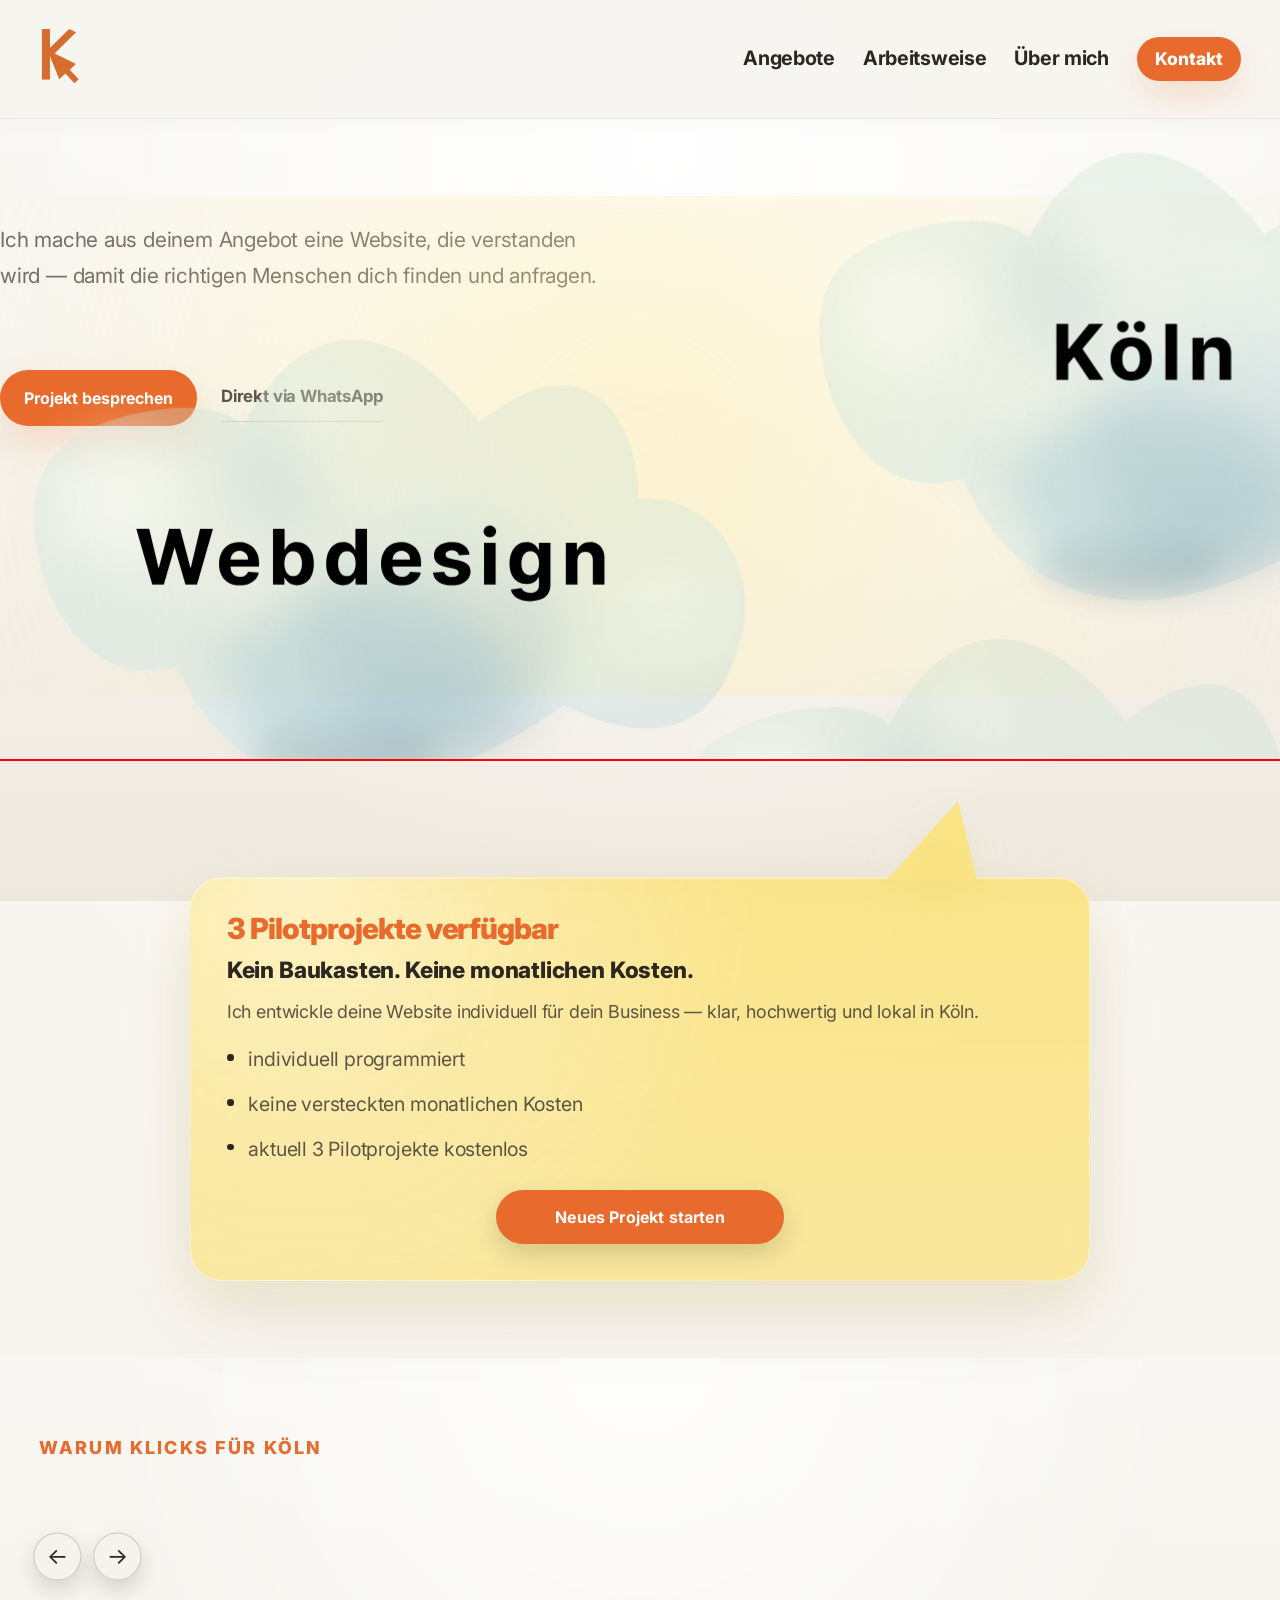
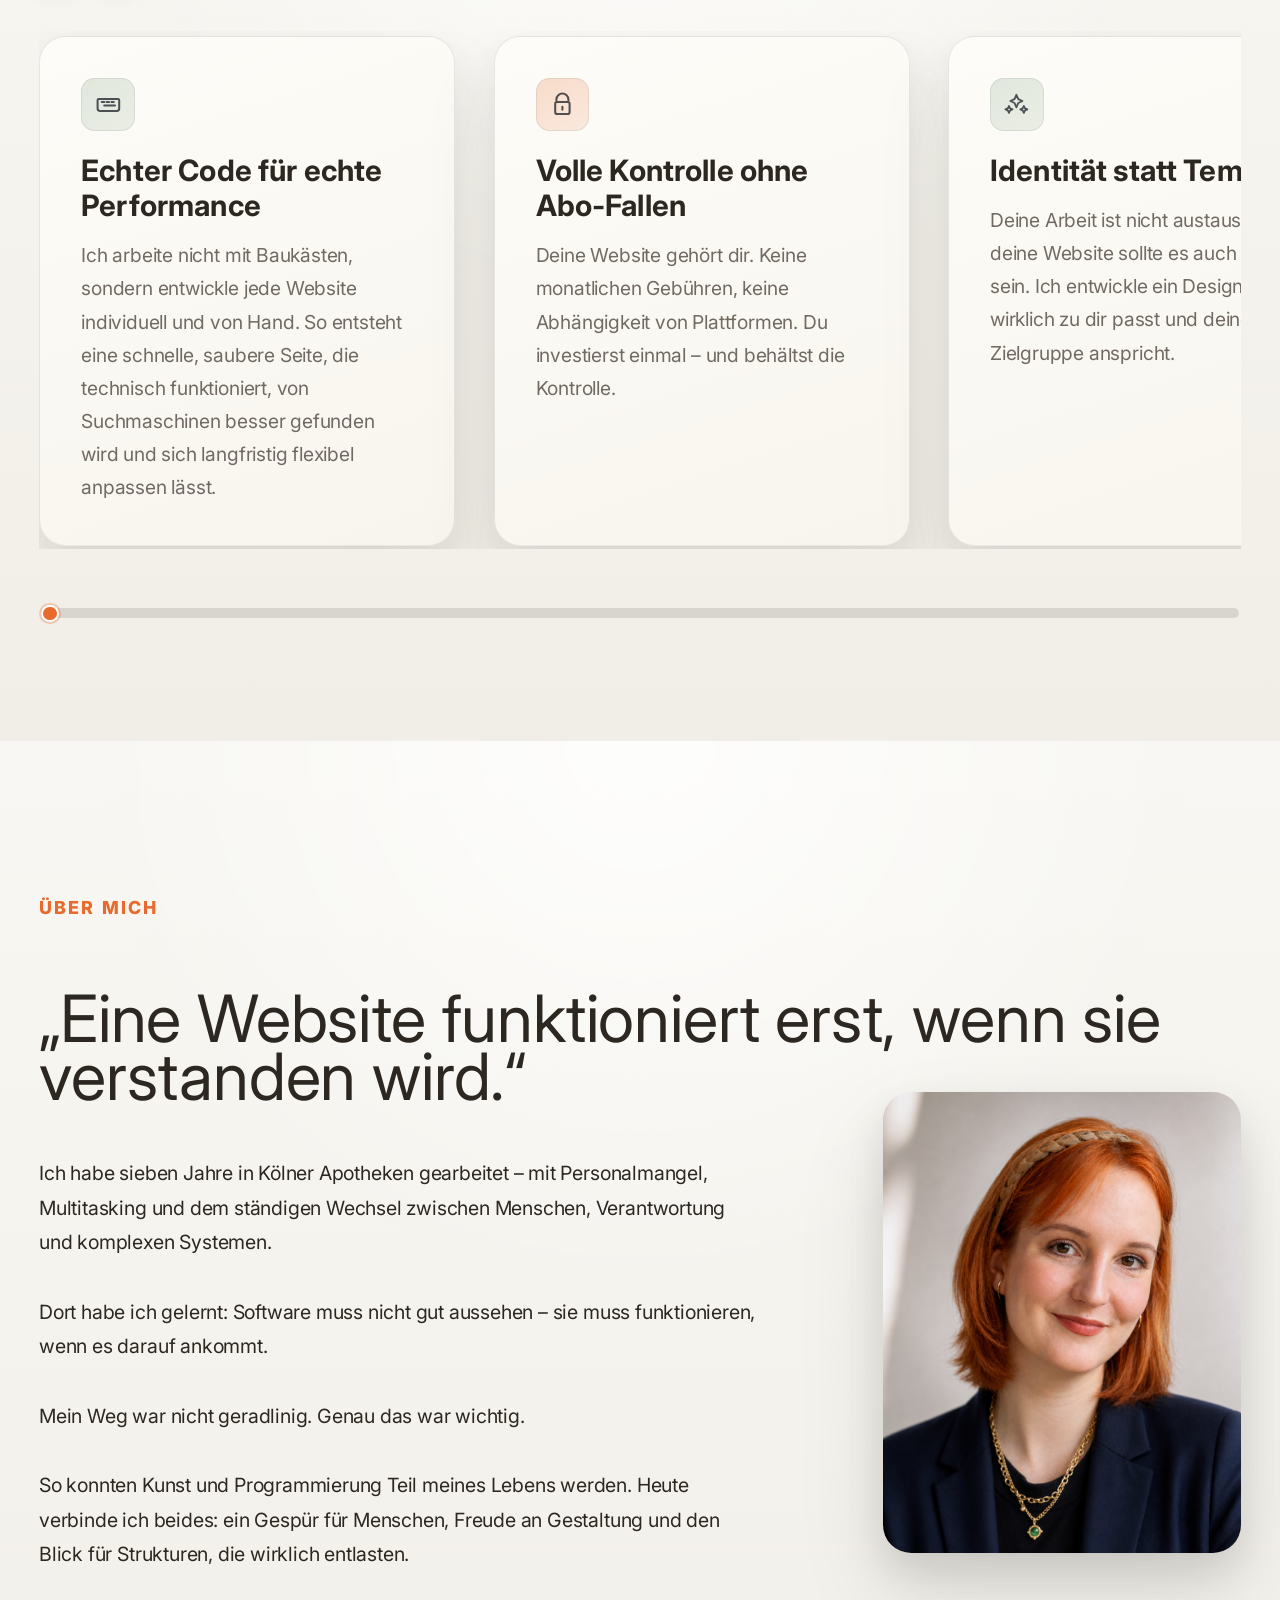
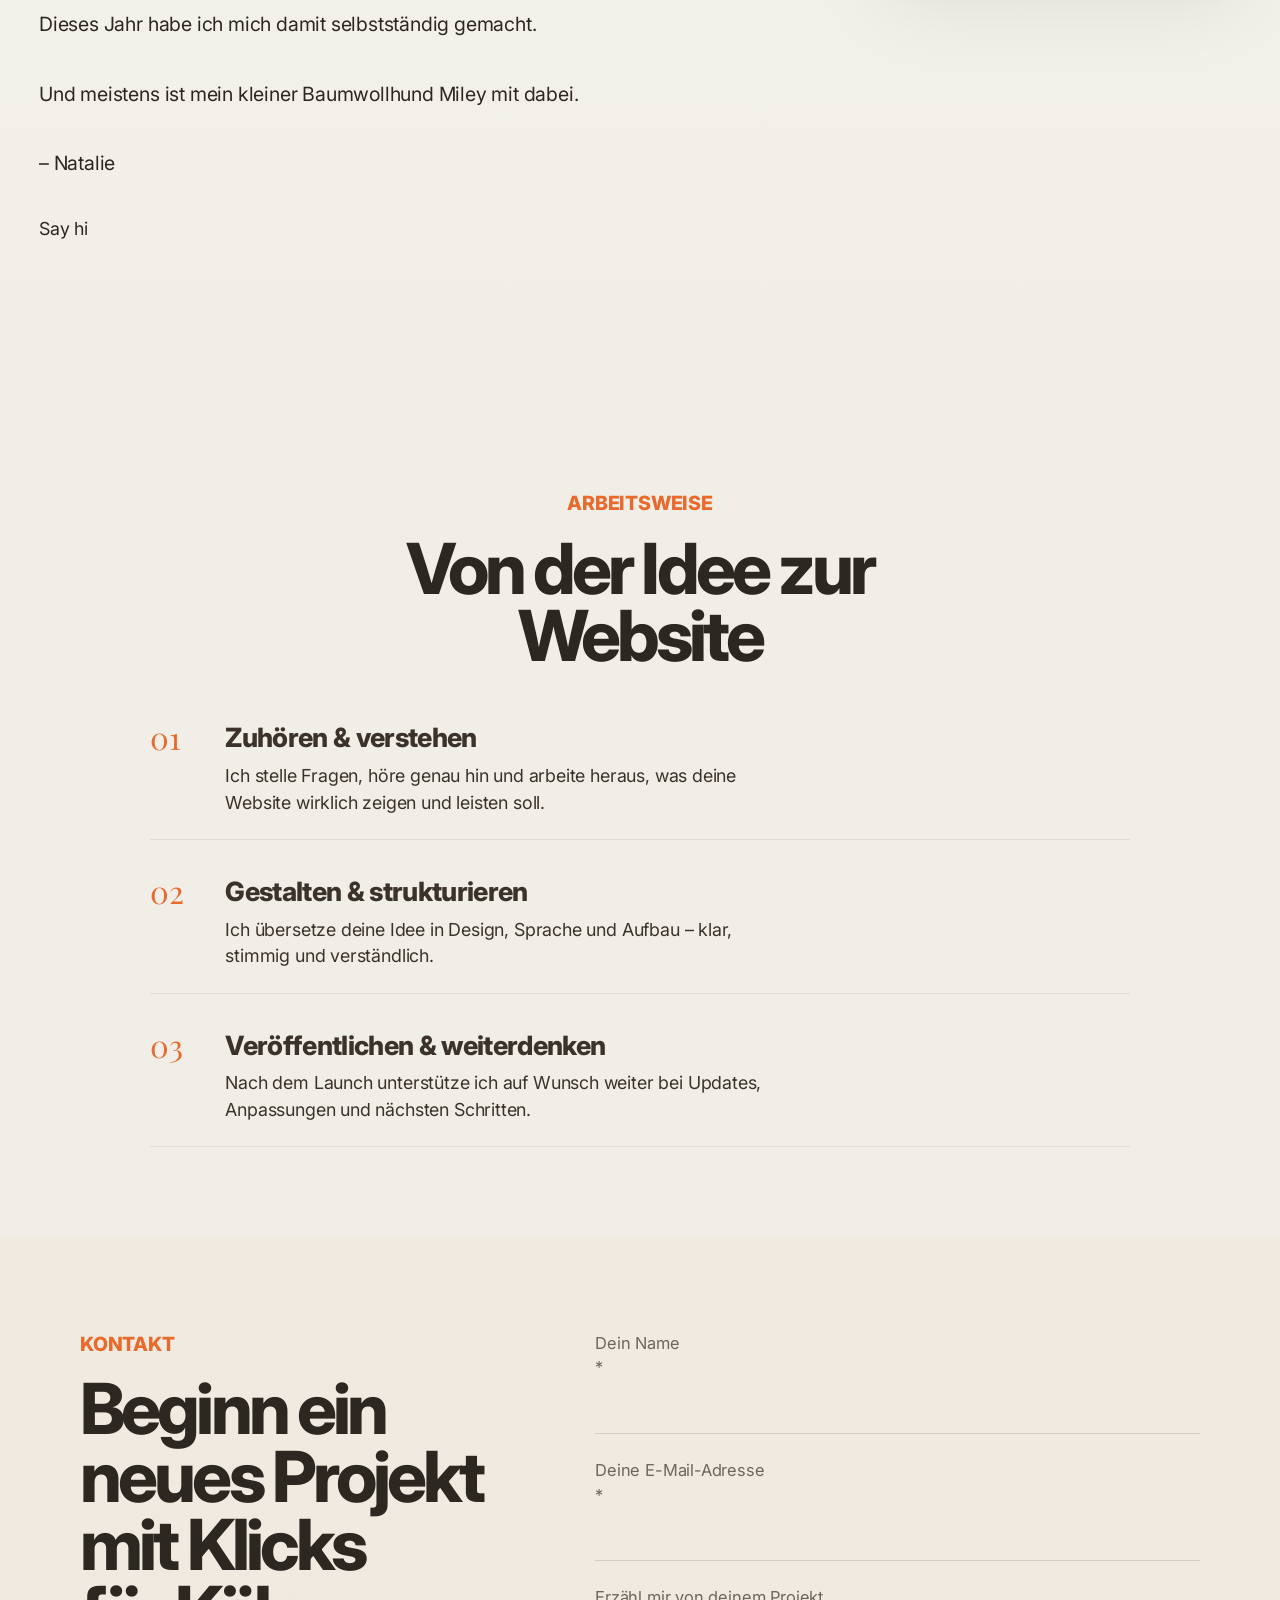
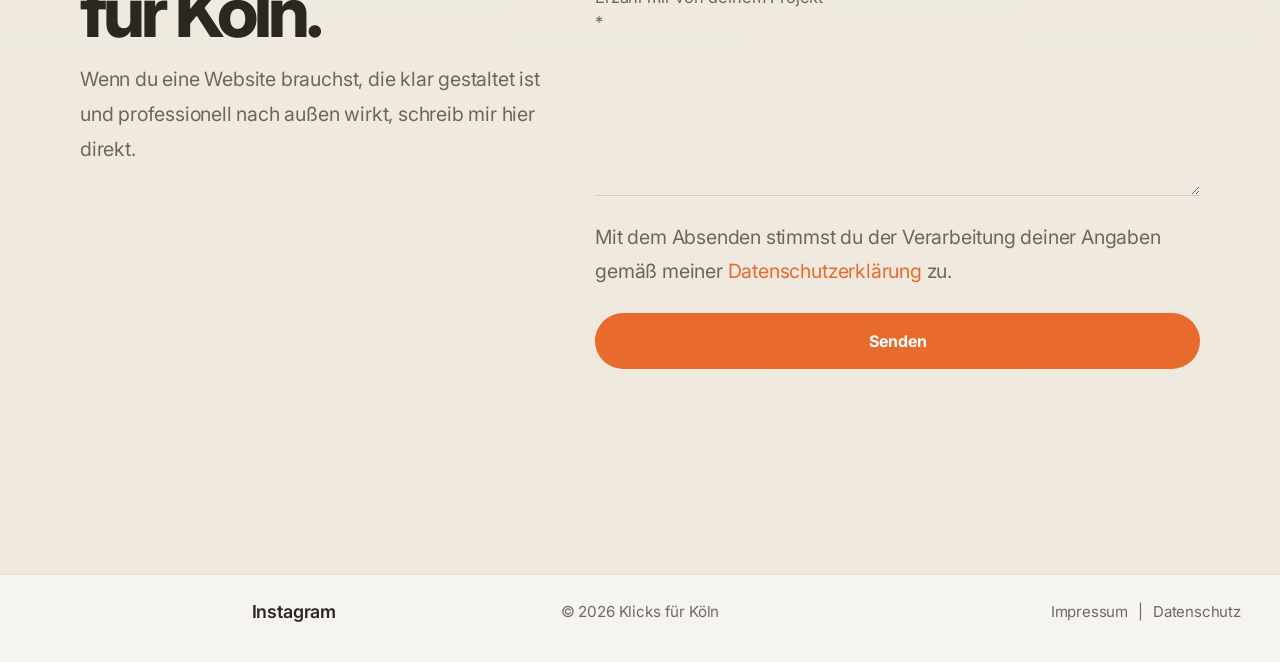
==== commit c705442c: "Update index.html" ====
--- a/index.html
+++ b/index.html
@@ -37,6 +37,29 @@
 <!-- Der Wrapper für die Hero-Grafik -->
 <div class="hero-graphic-wrapper">
 
+  <p class="hero-subline">
+        Ich mache aus deinem Angebot eine Website,
+        die verstanden wird — damit die richtigen Menschen
+        dich finden und anfragen.
+      </p>
+
+      <div class="hero-actions">
+        <button type="button" class="btn hero-primary-cta" data-open-contact>
+          Projekt besprechen
+        </button>
+
+        <a
+          class="hero-whatsapp-link"
+          href="https://wa.me/491771463746?text=Hi%20Natalie,%20ich%20interessiere%20mich%20für%20eine%20Website"
+          target="_blank"
+          rel="noopener noreferrer"
+        >
+          Direkt via WhatsApp
+        </a>
+      </div>
+    </div>
+  </div>
+    
 <!-- NEU: Cloud Layer (wird nur mobil angezeigt) -->
 <div class="hero-clouds-wrapper">
 <!--
@@ -340,28 +363,6 @@
 
   </div>
 
-  <p class="hero-subline">
-        Ich mache aus deinem Angebot eine Website,
-        die verstanden wird — damit die richtigen Menschen
-        dich finden und anfragen.
-      </p>
-
-      <div class="hero-actions">
-        <button type="button" class="btn hero-primary-cta" data-open-contact>
-          Projekt besprechen
-        </button>
-
-        <a
-          class="hero-whatsapp-link"
-          href="https://wa.me/491771463746?text=Hi%20Natalie,%20ich%20interessiere%20mich%20für%20eine%20Website"
-          target="_blank"
-          rel="noopener noreferrer"
-        >
-          Direkt via WhatsApp
-        </a>
-      </div>
-    </div>
-  </div>
 </section>
 
   <!-- PILOT OFFER -->
--- a/styles.css
+++ b/styles.css
@@ -2837,6 +2837,89 @@
 }
 }
 
+/* =========================================
+HERO CLOUD TITLE — CLEAN FULL-BLEED
+========================================= */
+
+.hero {
+overflow: hidden;
+}
+
+/* Cloud-Block nicht im Container begrenzen */
+.hero-cloud-title-wrapper {
+position: relative;
+width: 100vw;
+margin-left: calc(50% - 50vw);
+overflow: visible;
+background: transparent !important;
+}
+
+.hero-clouds-wrapper {
+position: relative;
+width: 100%;
+overflow: visible;
+pointer-events: none;
+background: transparent !important;
+border: 0 !important;
+outline: 0 !important;
+}
+
+.hero-clouds-svg {
+display: block;
+max-width: none;
+height: auto;
+overflow: visible;
+background: transparent !important;
+border: 0 !important;
+outline: 0 !important;
+}
+
+/* Mobile: direkt unter Header, nicht abgeschnitten */
+@media (max-width: 767px) {
+.hero {
+padding-top: 0 !important;
+}
+
+.hero h1,
+.hero-title-anim {
+display: none !important;
+}
+
+.hero-cloud-title-wrapper {
+margin-top: 0 !important;
+margin-bottom: 1.5rem;
+}
+
+.hero-clouds-wrapper {
+min-height: clamp(27rem, 96vw, 36rem);
+}
+
+.hero-clouds-svg {
+width: 135vw;
+transform: translateX(-17vw) translateY(-1rem);
+}
+
+.hero-subline {
+margin-top: 0;
+}
+}
+
+/* Desktop: breit, aber ohne gelbe Box */
+@media (min-width: 768px) {
+.hero-cloud-title-wrapper {
+margin-top: -1rem;
+margin-bottom: 2rem;
+}
+
+.hero-clouds-wrapper {
+min-height: clamp(22rem, 36vw, 34rem);
+}
+
+.hero-clouds-svg {
+width: min(120vw, 92rem);
+margin-inline: auto;
+}
+}
 
    
 min-height: 500px;
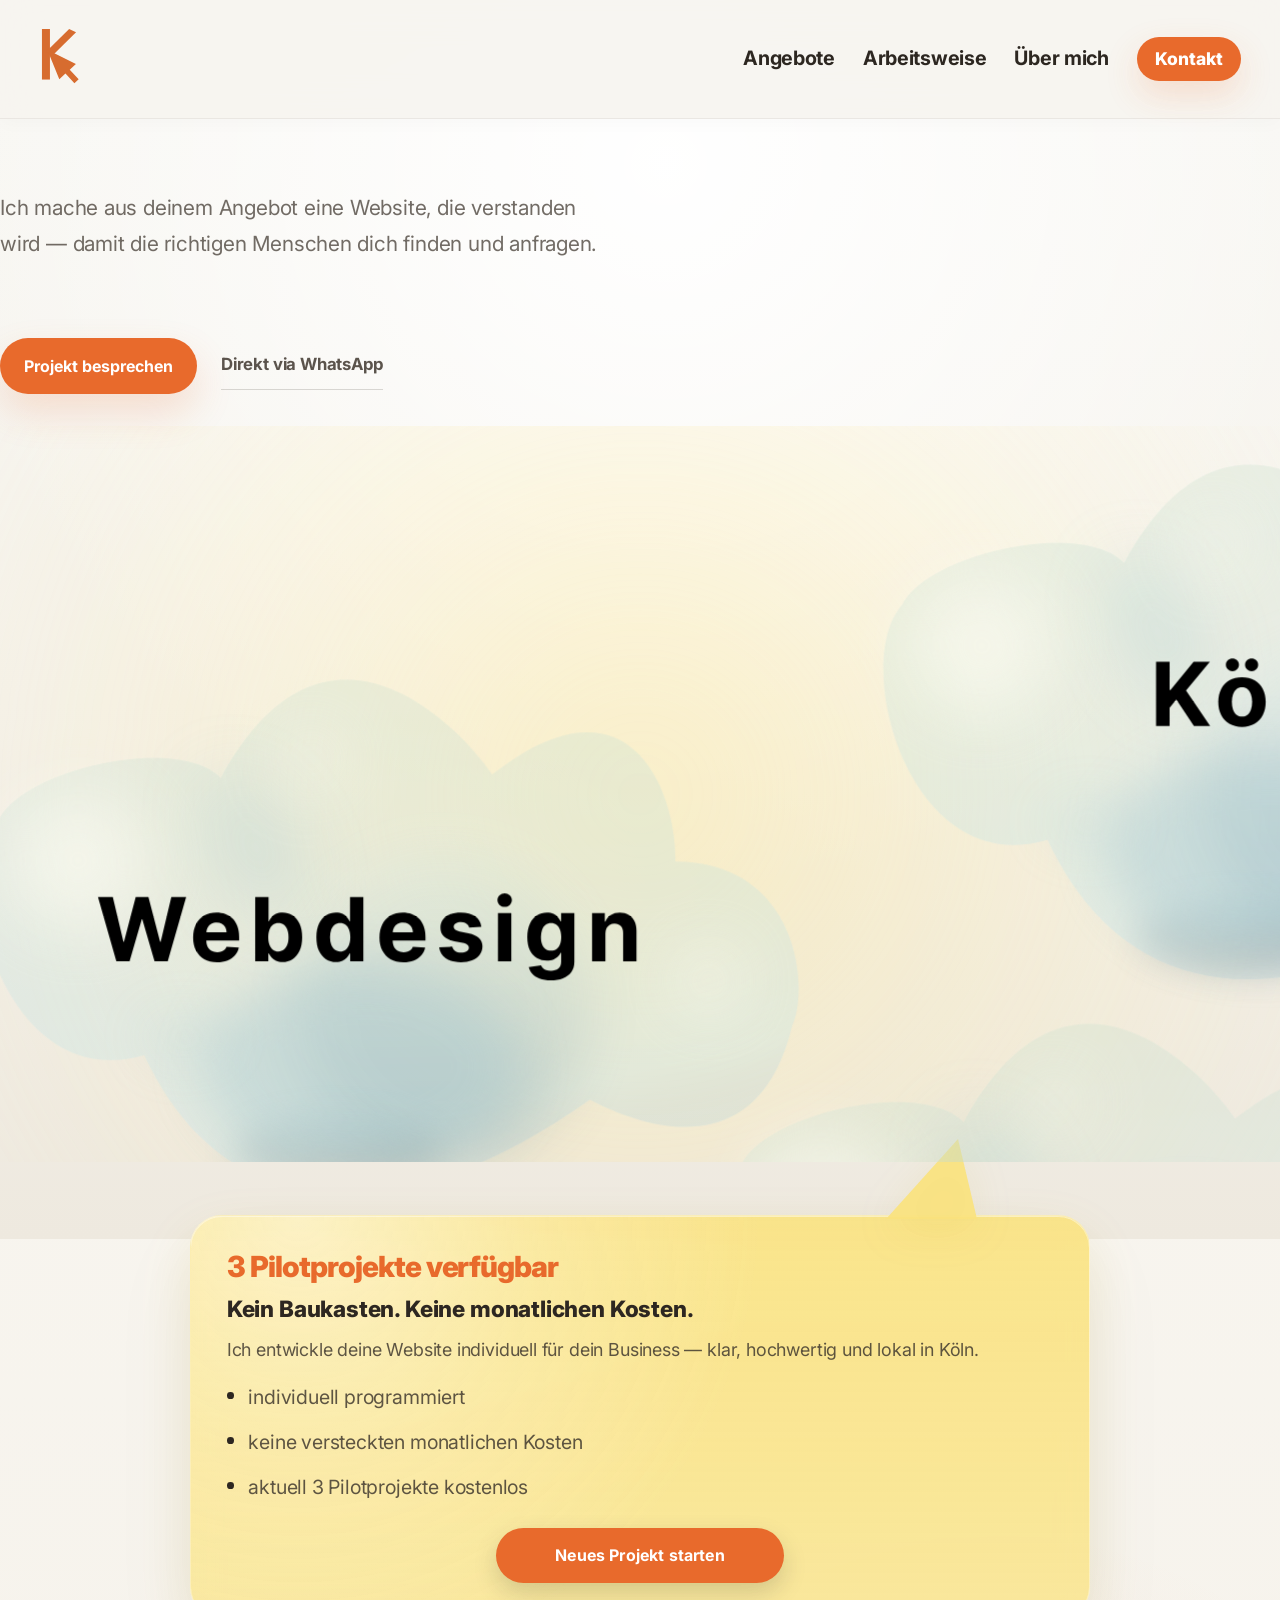
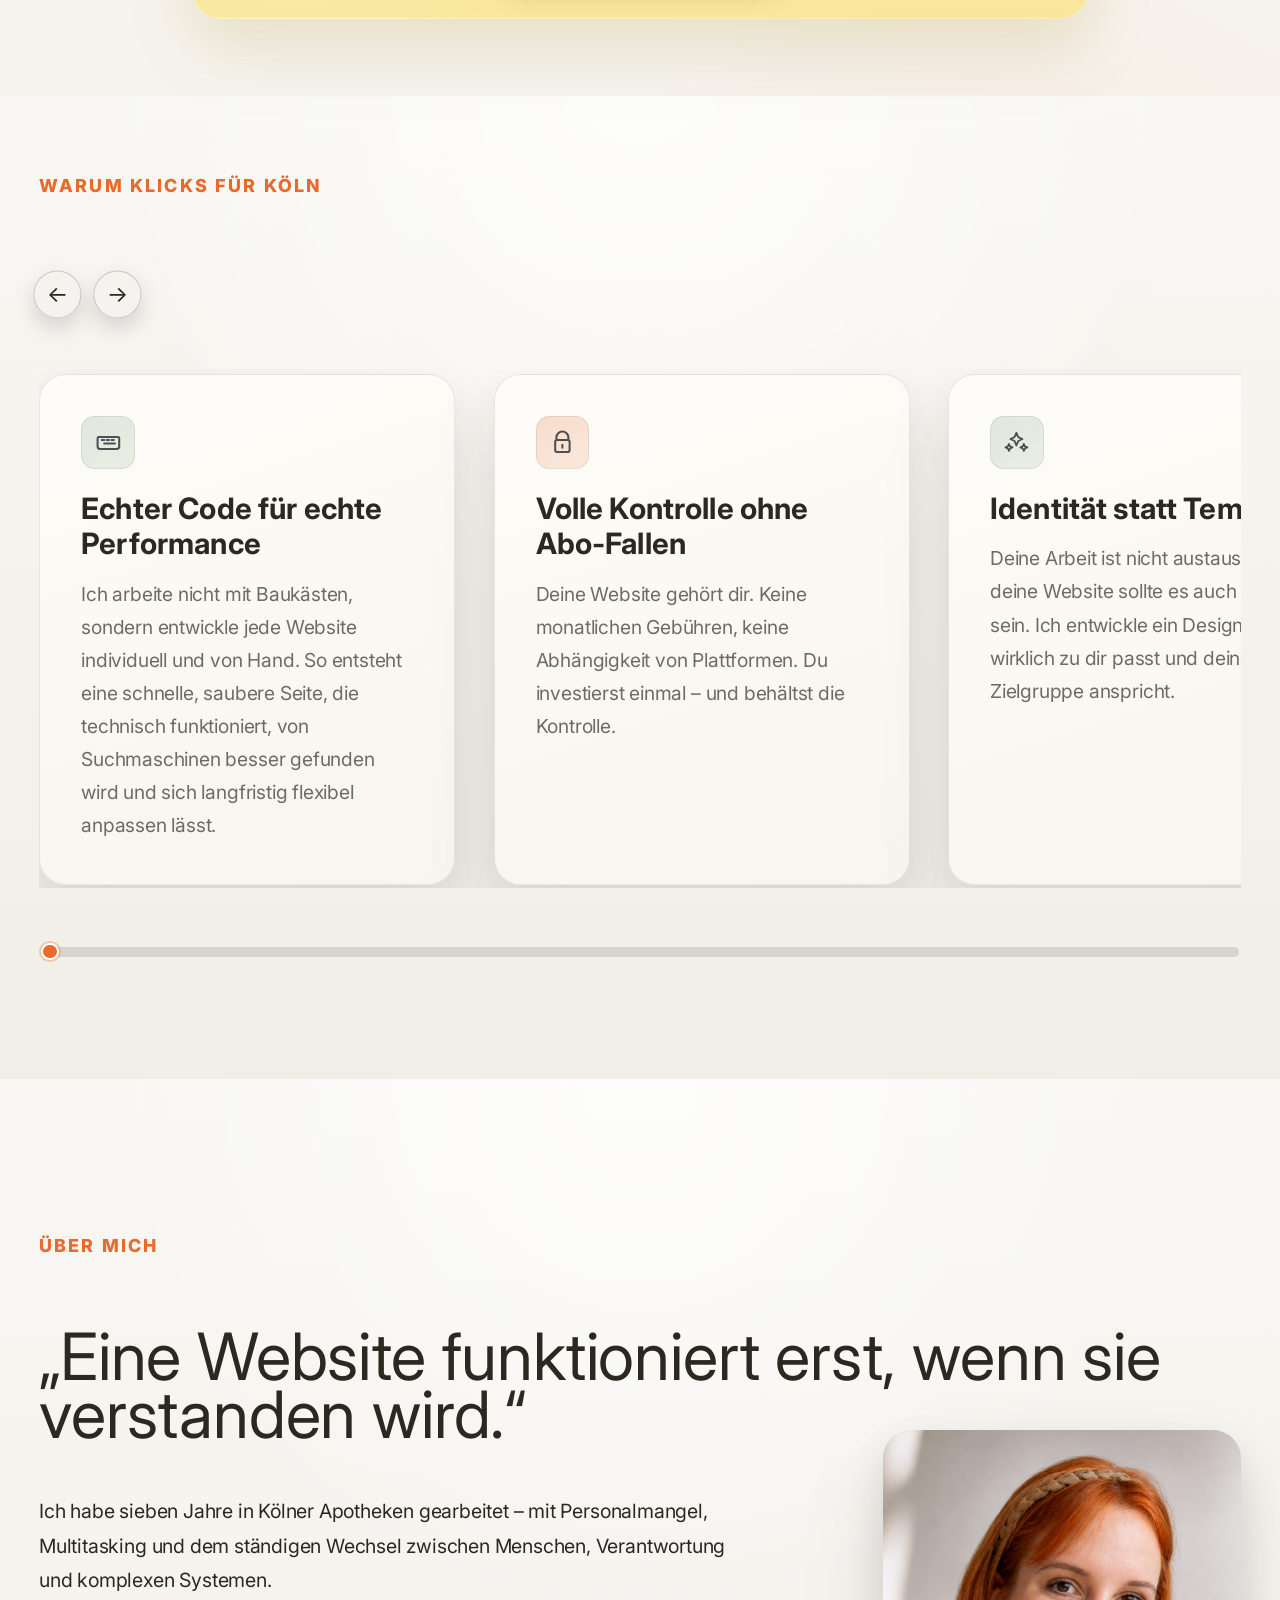
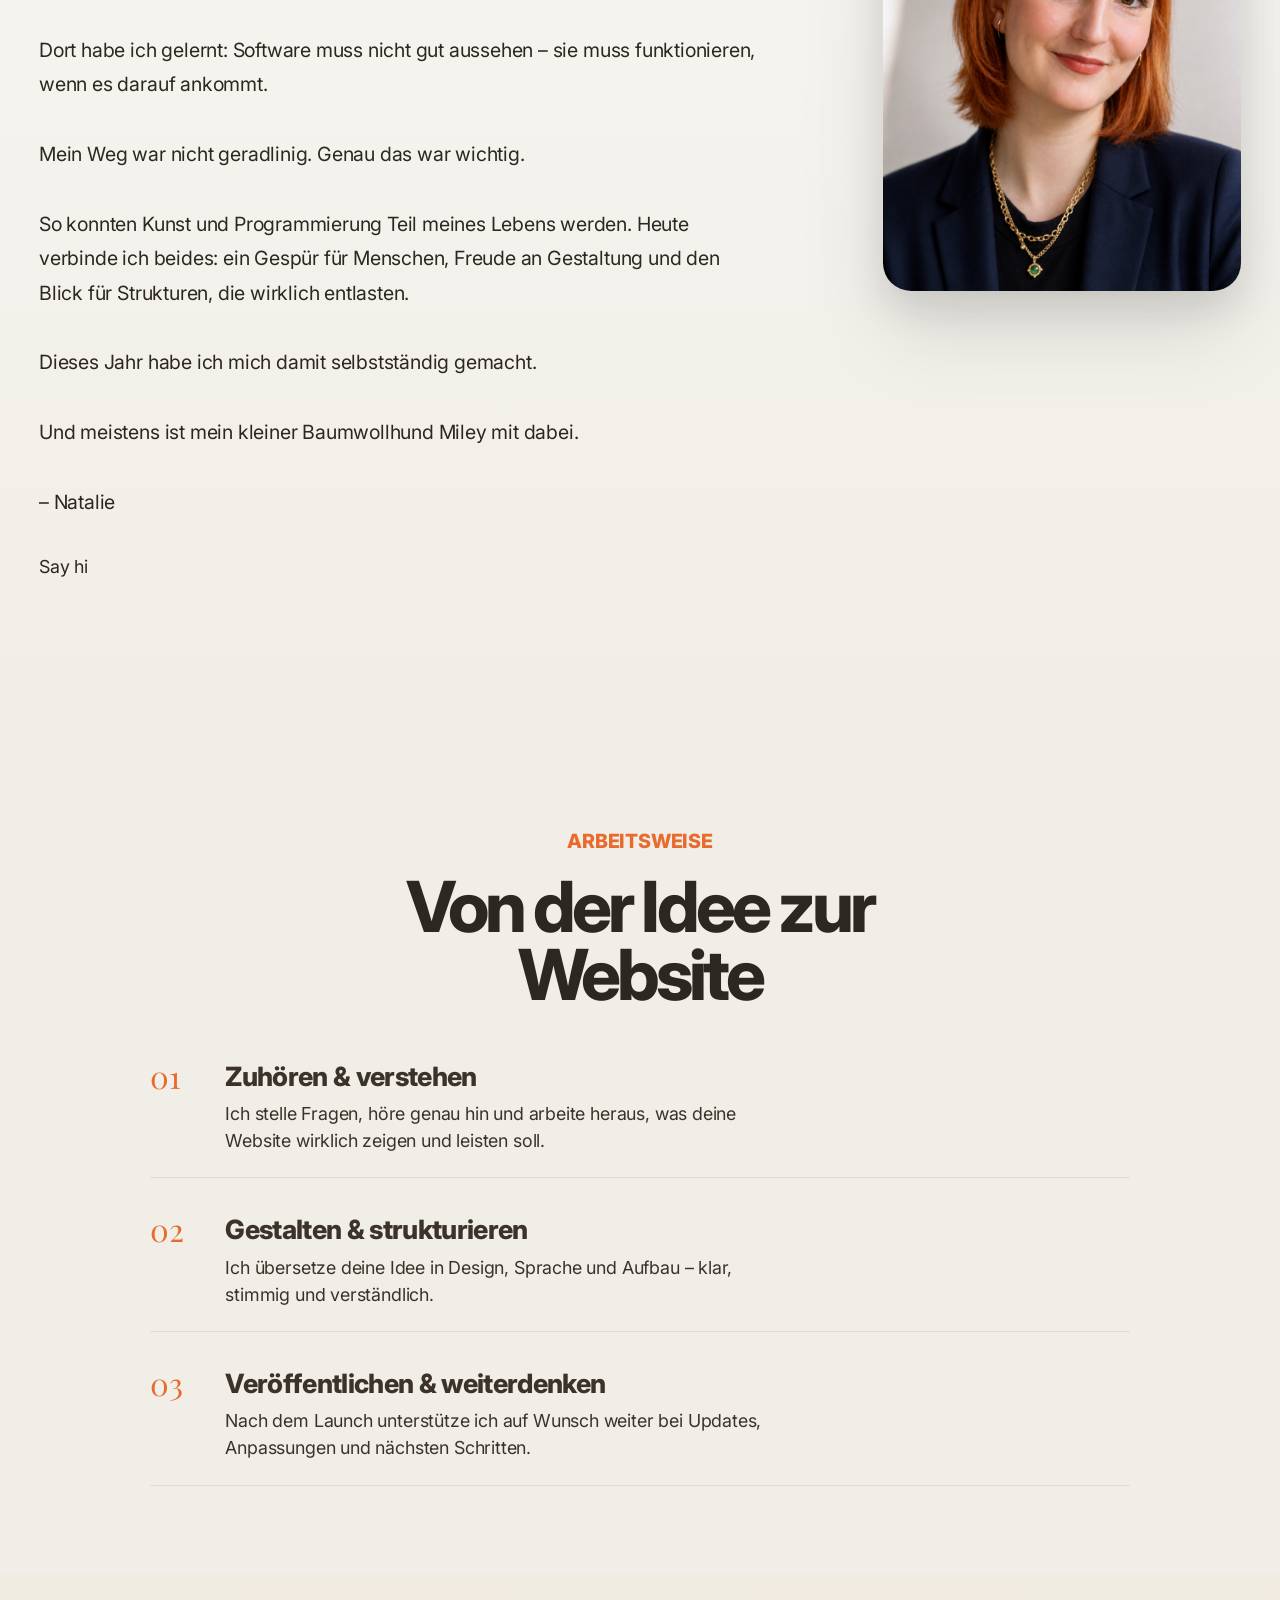
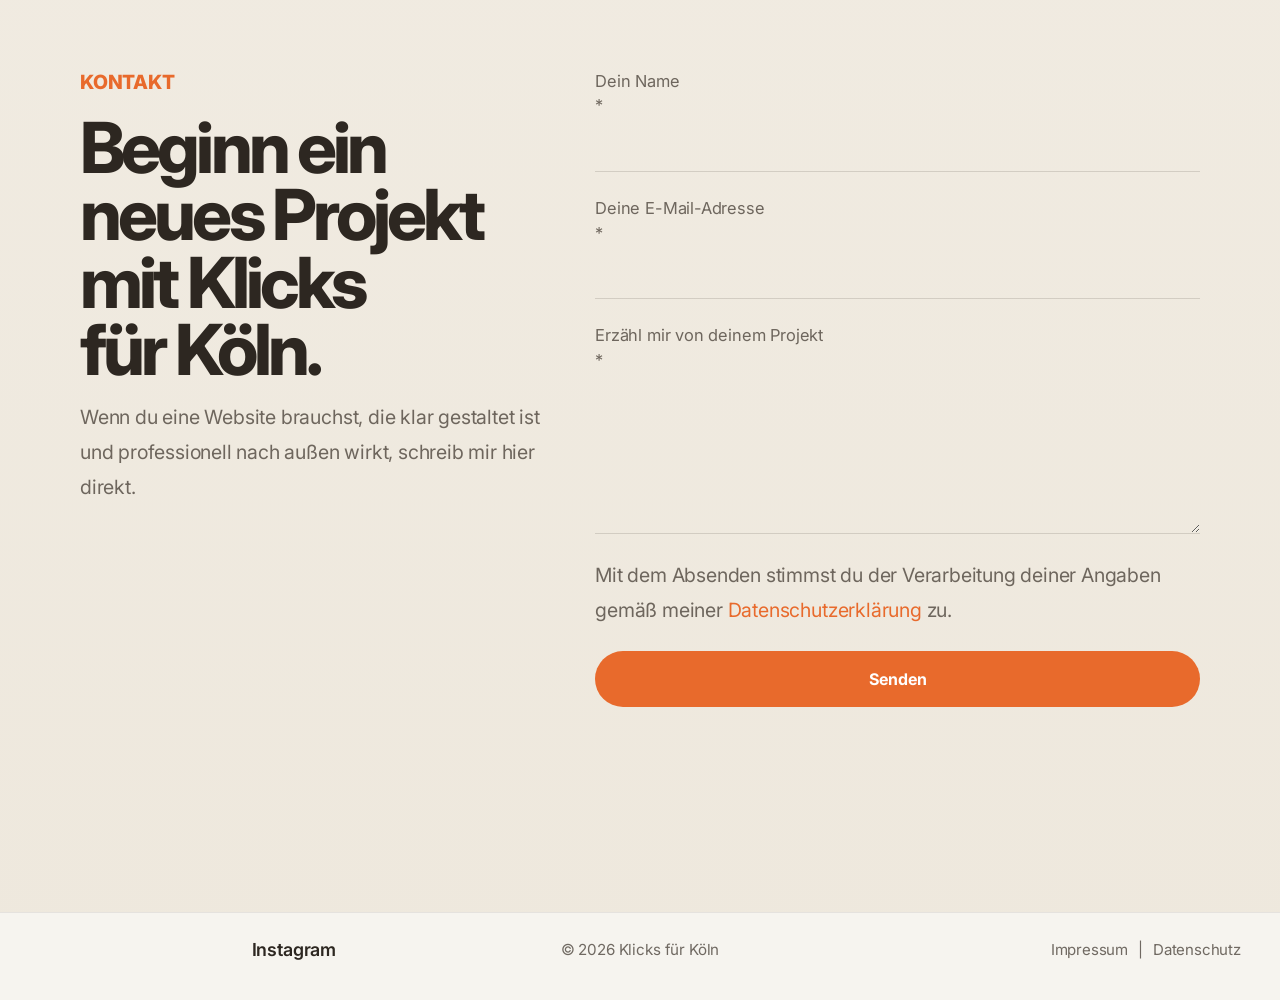
==== commit 2e010a89: "Add hero graphic wrapper to index.html Added a wrapper for the hero graphic section." ====
--- a/index.html
+++ b/index.html
@@ -33,10 +33,6 @@
 
 <main id="top">
 <section class="hero">
-
-<!-- Der Wrapper für die Hero-Grafik -->
-<div class="hero-graphic-wrapper">
-
   <p class="hero-subline">
         Ich mache aus deinem Angebot eine Website,
         die verstanden wird — damit die richtigen Menschen
@@ -59,6 +55,8 @@
       </div>
     </div>
   </div>
+<!-- Der Wrapper für die Hero-Grafik -->
+<div class="hero-graphic-wrapper">
     
 <!-- NEU: Cloud Layer (wird nur mobil angezeigt) -->
 <div class="hero-clouds-wrapper">
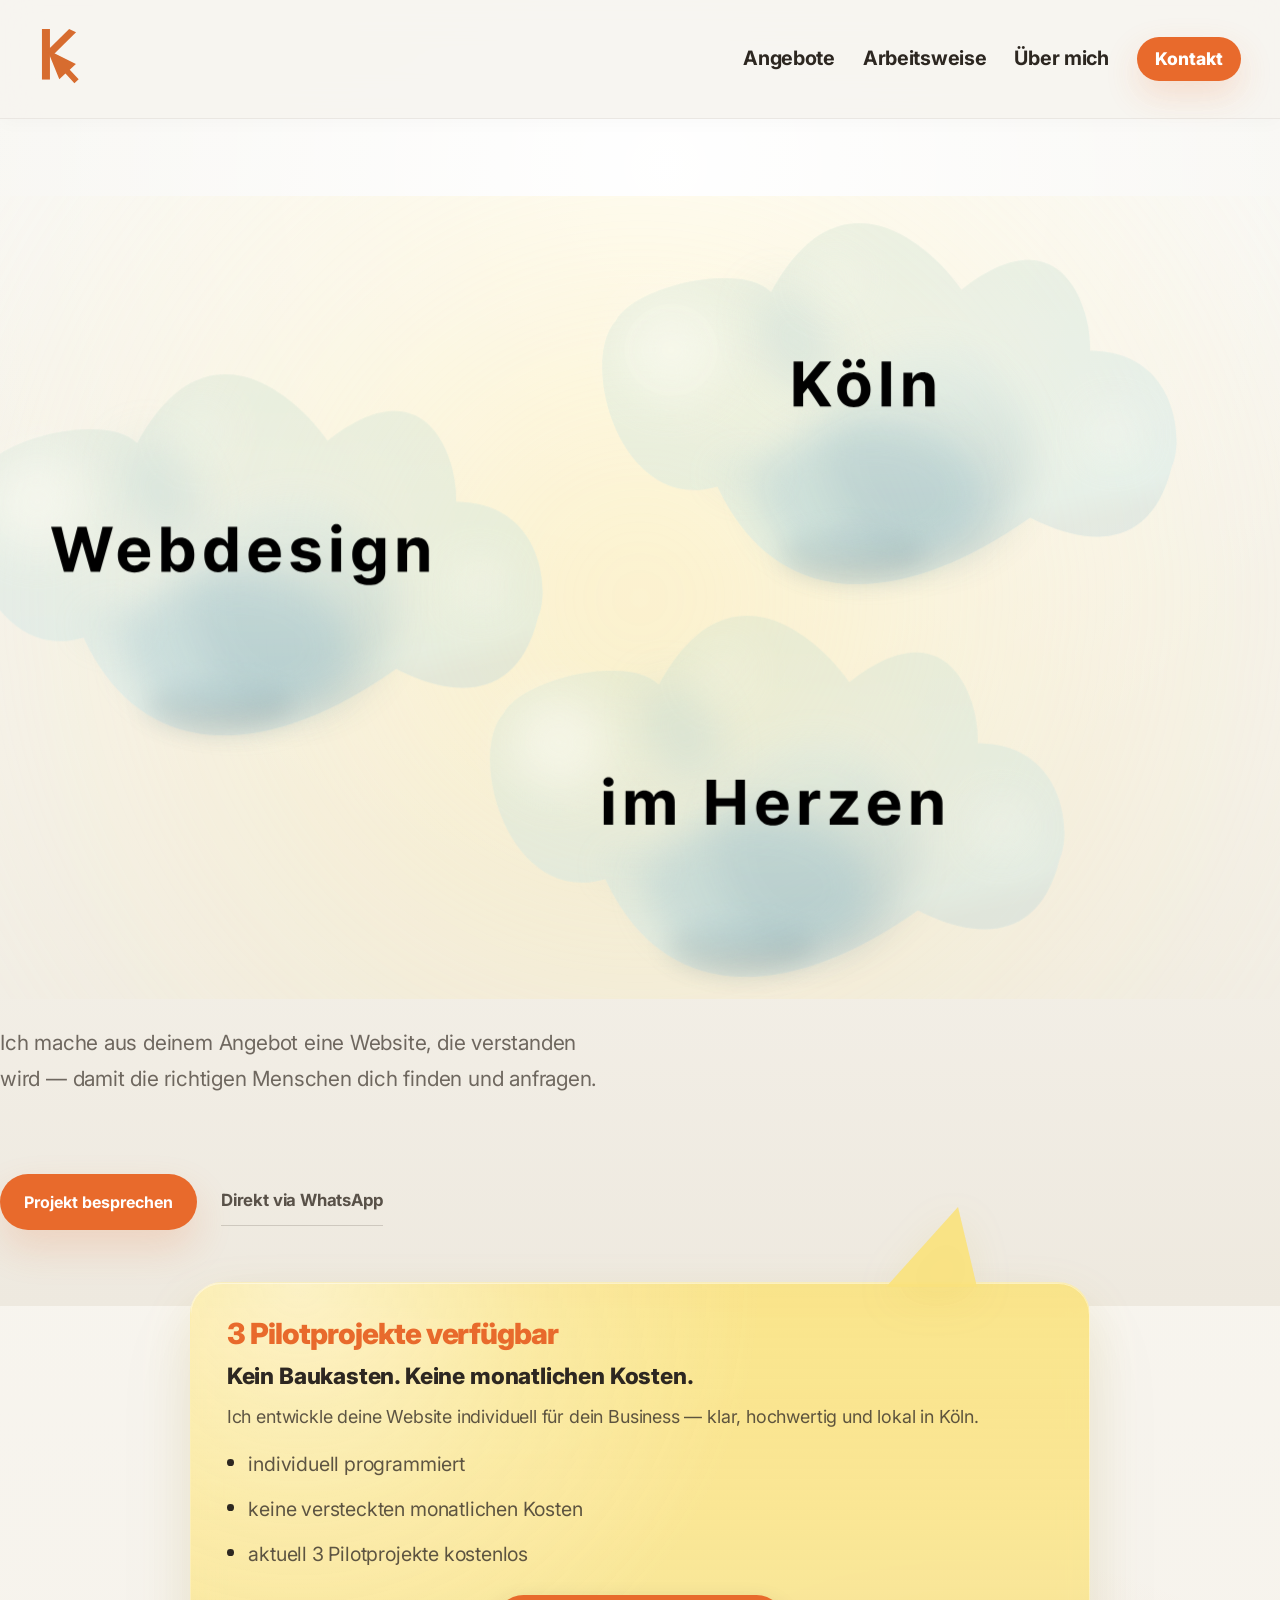
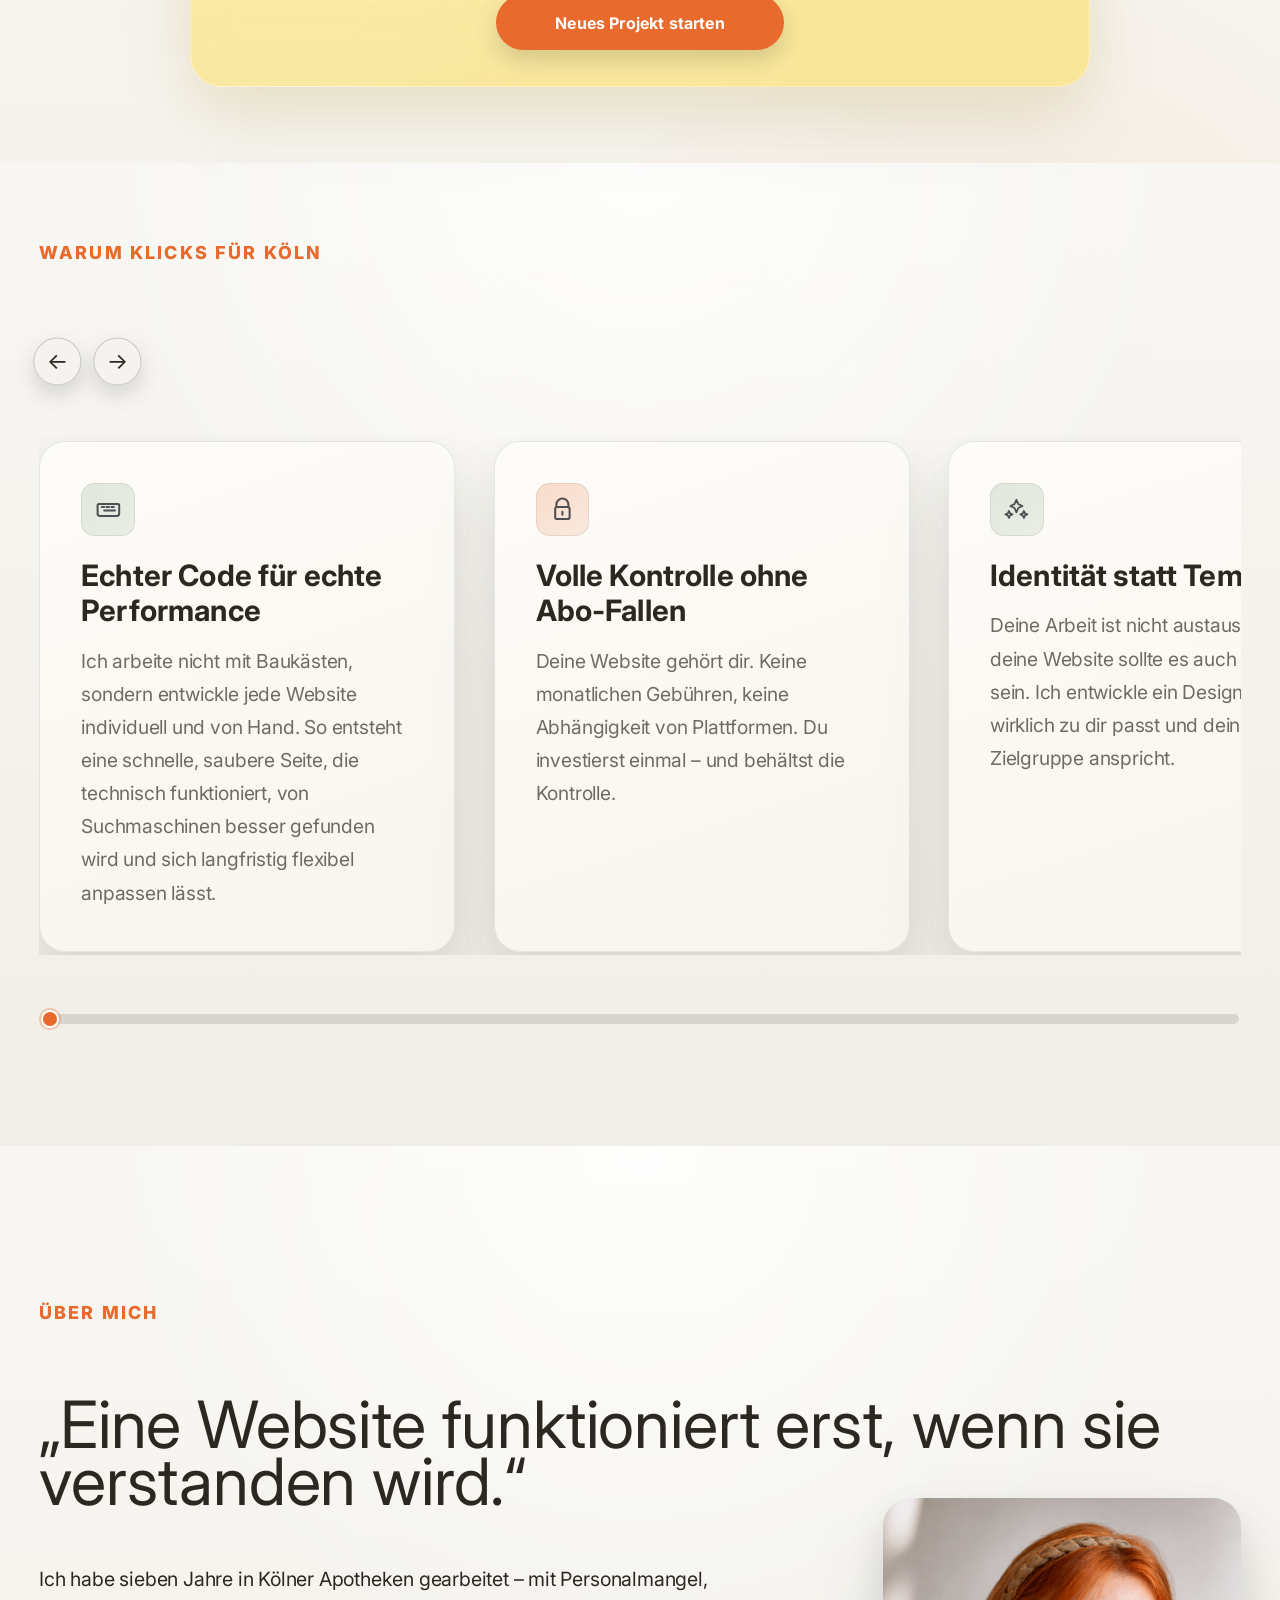
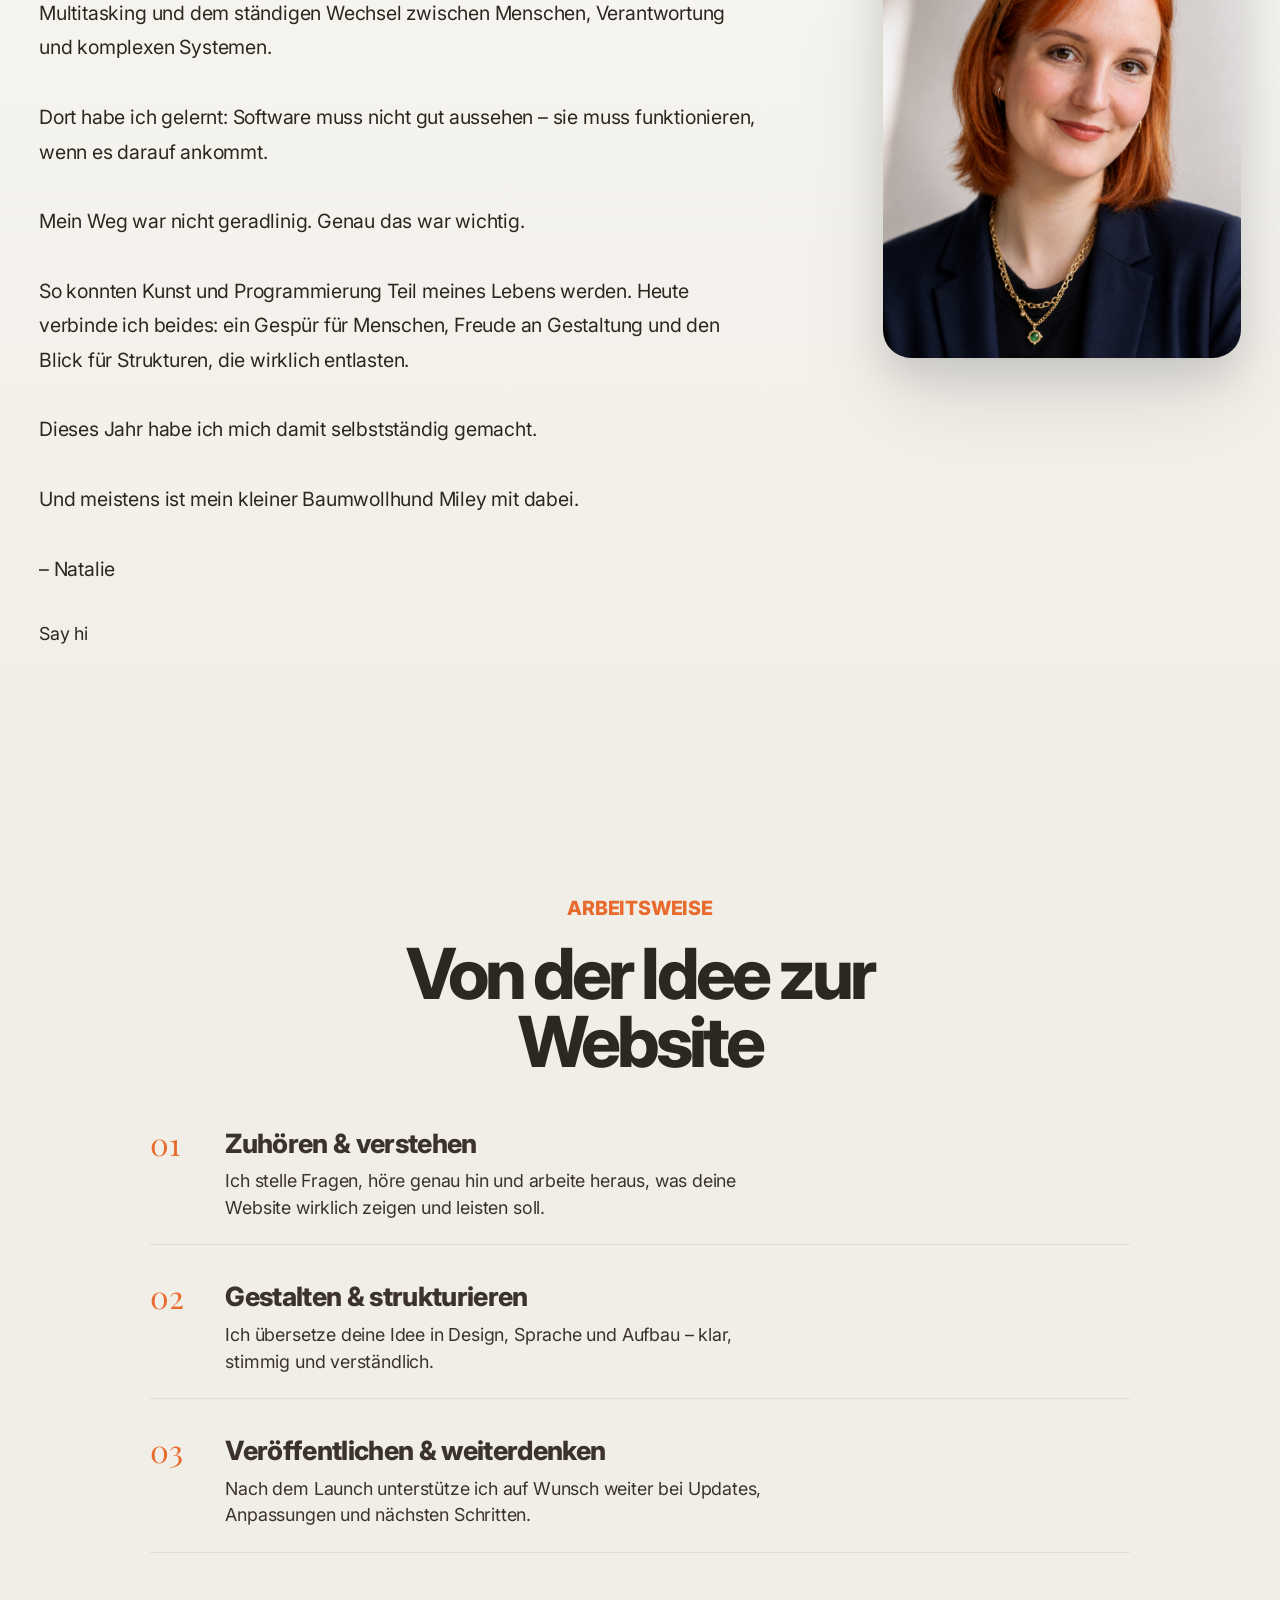
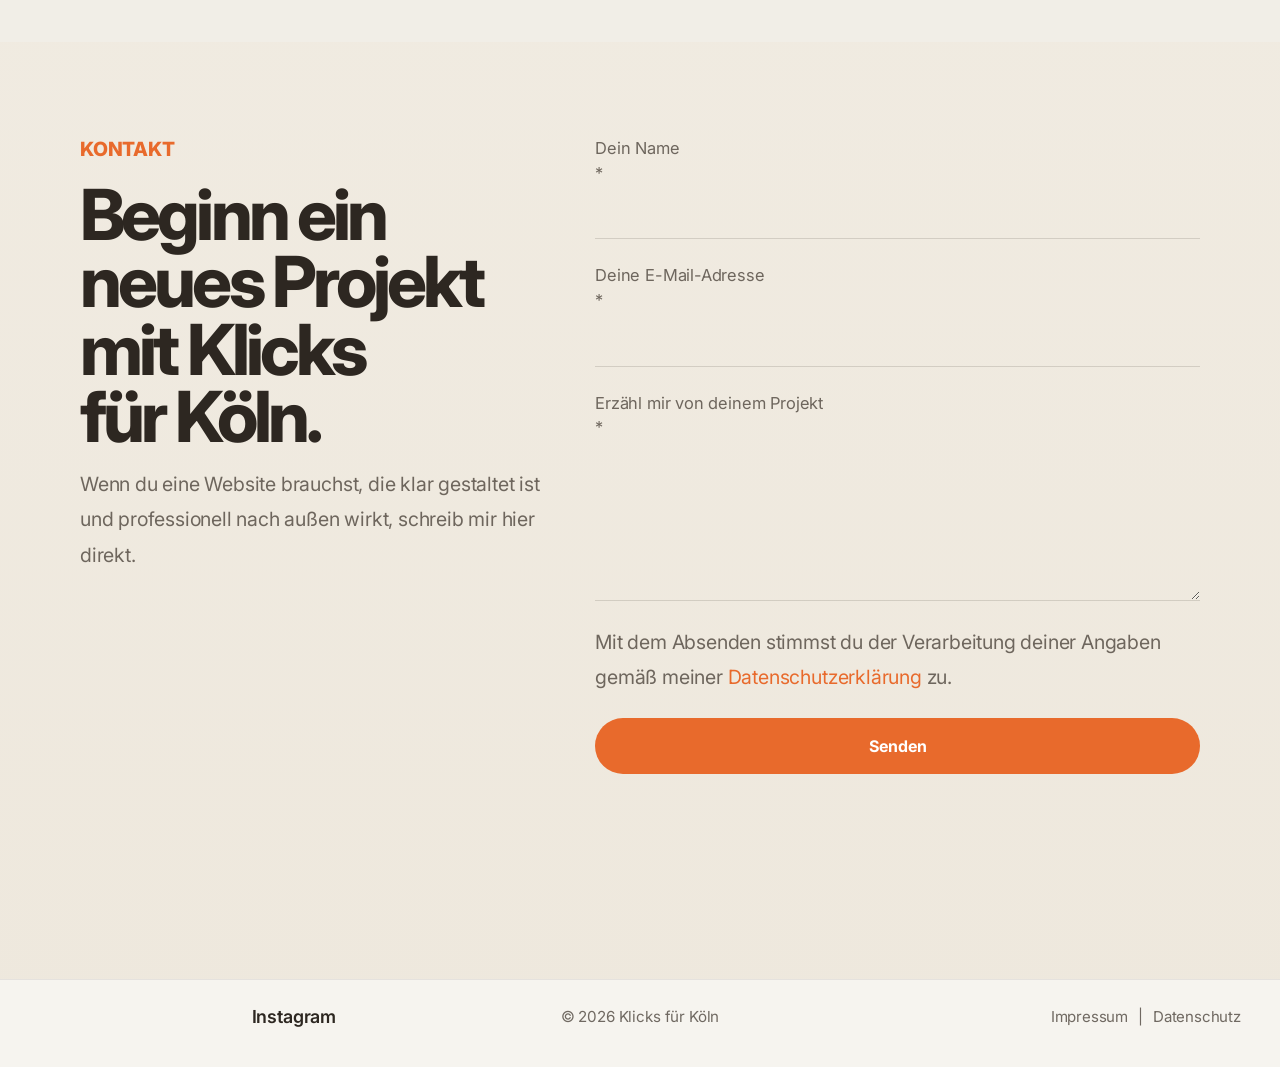
==== commit c720e021: "Restore hero subline and action buttons" ====
--- a/index.html
+++ b/index.html
@@ -33,6 +33,312 @@
 
 <main id="top">
 <section class="hero">
+
+<!-- Der Wrapper für die Hero-Grafik -->
+<div class="hero-graphic-wrapper">
+    
+<!-- NEU: Cloud Layer (wird nur mobil angezeigt) -->
+<div class="hero-clouds-wrapper">
+<!--
+WICHTIG: Füge dein SVG hier inline ein.
+Falls dein Export die IDs nicht gesetzt hat, suche im <svg> Code
+nach den <g> (Gruppen) Tags deiner Wolken und ergänze die IDs manuell,
+z.B. <g id="cloud-group-first">
+-->
+<svg class="hero-clouds-svg" viewBox="0 0 1140 622" preserveAspectRatio="xMidYMid meet" xmlns="http://www.w3.org/2000/svg">
+<svg width="1140" height="622" viewBox="0 0 1140 622" fill="none" xmlns="http://www.w3.org/2000/svg">
+<g id="clouds-hero">
+<g id="cloud-group-third">
+<g id="cloud">
+<g id="Vector 1" opacity="0.33">
+<path d="M601.332 224.893C526.058 247.373 493.815 128.323 522.425 96.9376C536.963 69.0806 619.984 50.8235 642.89 74.5139C699.657 -30.0543 772.545 46.4214 790.32 72.5864C867.147 11.9561 891.08 86.1877 889.782 119.776C957.285 120.067 962.6 189.377 953.335 208.963C935.3 284.506 874.448 265.336 843.515 249.069C737.841 323.742 645.021 318.898 601.332 224.893Z" fill="url(#paint0_radial_2003_102)"/>
+<path d="M601.332 224.893C526.058 247.373 493.815 128.323 522.425 96.9376C536.963 69.0806 619.984 50.8235 642.89 74.5139C699.657 -30.0543 772.545 46.4214 790.32 72.5864C867.147 11.9561 891.08 86.1877 889.782 119.776C957.285 120.067 962.6 189.377 953.335 208.963C935.3 284.506 874.448 265.336 843.515 249.069C737.841 323.742 645.021 318.898 601.332 224.893Z" fill="url(#paint1_linear_2003_102)" fill-opacity="0.4"/>
+<path d="M601.332 224.893C526.058 247.373 493.815 128.323 522.425 96.9376C536.963 69.0806 619.984 50.8235 642.89 74.5139C699.657 -30.0543 772.545 46.4214 790.32 72.5864C867.147 11.9561 891.08 86.1877 889.782 119.776C957.285 120.067 962.6 189.377 953.335 208.963C935.3 284.506 874.448 265.336 843.515 249.069C737.841 323.742 645.021 318.898 601.332 224.893Z" fill="url(#paint2_linear_2003_102)" fill-opacity="0.3"/>
+</g>
+<g id="Ellipse 1" opacity="0.29" filter="url(#filter0_f_2003_102)">
+<ellipse cx="763.5" cy="200.776" rx="79.5" ry="82.5" fill="url(#paint3_linear_2003_102)" fill-opacity="0.6"/>
+</g>
+<g id="Ellipse 2" opacity="0.27" filter="url(#filter1_f_2003_102)">
+<ellipse cx="661.621" cy="112.228" rx="43" ry="21.2714" transform="rotate(61.9879 661.621 112.228)" fill="#9FC4CE"/>
+</g>
+<g id="Ellipse 4" opacity="0.15" filter="url(#filter2_f_2003_102)">
+<ellipse cx="623.5" cy="215.276" rx="25.5" ry="14" fill="#9FC4CE"/>
+</g>
+<g id="Ellipse 3" opacity="0.39" filter="url(#filter3_f_2003_102)">
+<ellipse cx="719.5" cy="231.276" rx="86.5" ry="57" fill="#9FC4CE"/>
+</g>
+<g id="Ellipse 5" opacity="0.34" filter="url(#filter4_f_2003_102)">
+<circle cx="692" cy="64.2756" r="17" fill="#FFFDF4"/>
+</g>
+<g id="Ellipse 6" opacity="0.56" filter="url(#filter5_f_2003_102)">
+<circle cx="908" cy="184.276" r="17" fill="#FFFDF4"/>
+</g>
+<g id="Ellipse 7" opacity="0.56" filter="url(#filter6_f_2003_102)">
+<ellipse cx="565.5" cy="119.276" rx="38.5" ry="38" fill="#FFFDF4"/>
+</g>
+<g id="Ellipse 8" opacity="0.23" filter="url(#filter7_f_2003_102)">
+<ellipse cx="706.5" cy="277.276" rx="57.5" ry="20" fill="url(#paint4_linear_2003_102)"/>
+</g>
+</g>
+<path id="K&#195;&#182;ln" d="M660.245 163V128.091H667.626V143.483H668.086L680.648 128.091H689.495L676.54 143.722L689.648 163H680.819L671.256 148.648L667.626 153.08V163H660.245ZM706.95 163.511C704.302 163.511 702.012 162.949 700.081 161.824C698.16 160.687 696.677 159.108 695.632 157.085C694.586 155.051 694.064 152.693 694.064 150.011C694.064 147.307 694.586 144.943 695.632 142.92C696.677 140.886 698.16 139.307 700.081 138.182C702.012 137.045 704.302 136.477 706.95 136.477C709.598 136.477 711.882 137.045 713.802 138.182C715.734 139.307 717.223 140.886 718.268 142.92C719.314 144.943 719.836 147.307 719.836 150.011C719.836 152.693 719.314 155.051 718.268 157.085C717.223 159.108 715.734 160.687 713.802 161.824C711.882 162.949 709.598 163.511 706.95 163.511ZM706.984 157.886C708.189 157.886 709.194 157.545 710.001 156.864C710.808 156.17 711.416 155.227 711.825 154.034C712.245 152.841 712.456 151.483 712.456 149.96C712.456 148.438 712.245 147.08 711.825 145.886C711.416 144.693 710.808 143.75 710.001 143.057C709.194 142.364 708.189 142.017 706.984 142.017C705.768 142.017 704.745 142.364 703.916 143.057C703.098 143.75 702.478 144.693 702.058 145.886C701.649 147.08 701.444 148.438 701.444 149.96C701.444 151.483 701.649 152.841 702.058 154.034C702.478 155.227 703.098 156.17 703.916 156.864C704.745 157.545 705.768 157.886 706.984 157.886ZM701.751 133.239C700.774 133.239 699.933 132.898 699.228 132.216C698.524 131.523 698.172 130.705 698.172 129.761C698.172 128.795 698.524 127.977 699.228 127.307C699.933 126.636 700.774 126.301 701.751 126.301C702.74 126.301 703.575 126.636 704.257 127.307C704.95 127.977 705.297 128.795 705.297 129.761C705.297 130.705 704.95 131.523 704.257 132.216C703.575 132.898 702.74 133.239 701.751 133.239ZM712.183 133.239C711.206 133.239 710.365 132.898 709.66 132.216C708.956 131.523 708.603 130.705 708.603 129.761C708.603 128.795 708.956 127.977 709.66 127.307C710.365 126.636 711.206 126.301 712.183 126.301C713.172 126.301 714.007 126.636 714.689 127.307C715.382 127.977 715.728 128.795 715.728 129.761C715.728 130.705 715.382 131.523 714.689 132.216C714.007 132.898 713.172 133.239 712.183 133.239ZM735.659 128.091V163H728.398V128.091H735.659ZM752.577 147.864V163H745.316V136.818H752.237V141.438H752.543C753.123 139.915 754.094 138.71 755.458 137.824C756.822 136.926 758.475 136.477 760.418 136.477C762.237 136.477 763.822 136.875 765.174 137.67C766.526 138.466 767.577 139.602 768.327 141.08C769.077 142.545 769.452 144.295 769.452 146.33V163H762.191V147.625C762.202 146.023 761.793 144.773 760.964 143.875C760.134 142.966 758.992 142.511 757.538 142.511C756.56 142.511 755.697 142.722 754.947 143.142C754.208 143.562 753.629 144.176 753.208 144.983C752.799 145.778 752.589 146.739 752.577 147.864Z" fill="black"/>
+</g>
+<g id="cloud-group-sec">
+<g id="cloud_2">
+<g id="Vector 1_2" opacity="0.33">
+<path d="M514.332 528.893C439.058 551.373 406.815 432.323 435.425 400.938C449.963 373.081 532.984 354.824 555.89 378.514C612.657 273.946 685.545 350.421 703.32 376.586C780.147 315.956 804.08 390.188 802.782 423.776C870.285 424.067 875.6 493.377 866.335 512.963C848.3 588.506 787.448 569.336 756.515 553.069C650.841 627.742 558.021 622.898 514.332 528.893Z" fill="url(#paint5_radial_2003_102)"/>
+<path d="M514.332 528.893C439.058 551.373 406.815 432.323 435.425 400.938C449.963 373.081 532.984 354.824 555.89 378.514C612.657 273.946 685.545 350.421 703.32 376.586C780.147 315.956 804.08 390.188 802.782 423.776C870.285 424.067 875.6 493.377 866.335 512.963C848.3 588.506 787.448 569.336 756.515 553.069C650.841 627.742 558.021 622.898 514.332 528.893Z" fill="url(#paint6_linear_2003_102)" fill-opacity="0.4"/>
+<path d="M514.332 528.893C439.058 551.373 406.815 432.323 435.425 400.938C449.963 373.081 532.984 354.824 555.89 378.514C612.657 273.946 685.545 350.421 703.32 376.586C780.147 315.956 804.08 390.188 802.782 423.776C870.285 424.067 875.6 493.377 866.335 512.963C848.3 588.506 787.448 569.336 756.515 553.069C650.841 627.742 558.021 622.898 514.332 528.893Z" fill="url(#paint7_linear_2003_102)" fill-opacity="0.3"/>
+</g>
+<g id="Ellipse 1_2" opacity="0.29" filter="url(#filter8_f_2003_102)">
+<ellipse cx="676.5" cy="504.776" rx="79.5" ry="82.5" fill="url(#paint8_linear_2003_102)" fill-opacity="0.6"/>
+</g>
+<g id="Ellipse 2_2" opacity="0.27" filter="url(#filter9_f_2003_102)">
+<ellipse cx="574.621" cy="416.228" rx="43" ry="21.2714" transform="rotate(61.9879 574.621 416.228)" fill="#9FC4CE"/>
+</g>
+<g id="Ellipse 4_2" opacity="0.15" filter="url(#filter10_f_2003_102)">
+<ellipse cx="536.5" cy="519.276" rx="25.5" ry="14" fill="#9FC4CE"/>
+</g>
+<g id="Ellipse 3_2" opacity="0.39" filter="url(#filter11_f_2003_102)">
+<ellipse cx="632.5" cy="535.276" rx="86.5" ry="57" fill="#9FC4CE"/>
+</g>
+<g id="Ellipse 5_2" opacity="0.34" filter="url(#filter12_f_2003_102)">
+<circle cx="605" cy="368.276" r="17" fill="#FFFDF4"/>
+</g>
+<g id="Ellipse 6_2" opacity="0.56" filter="url(#filter13_f_2003_102)">
+<circle cx="821" cy="488.276" r="17" fill="#FFFDF4"/>
+</g>
+<g id="Ellipse 7_2" opacity="0.56" filter="url(#filter14_f_2003_102)">
+<ellipse cx="478.5" cy="423.276" rx="38.5" ry="38" fill="#FFFDF4"/>
+</g>
+<g id="Ellipse 8_2" opacity="0.23" filter="url(#filter15_f_2003_102)">
+<ellipse cx="619.5" cy="581.276" rx="57.5" ry="20" fill="url(#paint9_linear_2003_102)"/>
+</g>
+</g>
+<path id="im Herzen" d="M513.159 487V460.818H520.421V487H513.159ZM516.807 457.443C515.727 457.443 514.801 457.085 514.029 456.369C513.267 455.642 512.886 454.773 512.886 453.761C512.886 452.761 513.267 451.903 514.029 451.188C514.801 450.46 515.727 450.097 516.807 450.097C517.886 450.097 518.807 450.46 519.568 451.188C520.341 451.903 520.727 452.761 520.727 453.761C520.727 454.773 520.341 455.642 519.568 456.369C518.807 457.085 517.886 457.443 516.807 457.443ZM530.077 487V460.818H536.998V465.438H537.305C537.85 463.903 538.759 462.693 540.032 461.807C541.305 460.92 542.827 460.477 544.6 460.477C546.396 460.477 547.924 460.926 549.185 461.824C550.447 462.71 551.288 463.915 551.708 465.438H551.981C552.515 463.938 553.481 462.739 554.878 461.841C556.288 460.932 557.952 460.477 559.873 460.477C562.316 460.477 564.299 461.256 565.822 462.812C567.356 464.358 568.123 466.551 568.123 469.392V487H560.878V470.824C560.878 469.369 560.492 468.278 559.719 467.551C558.947 466.824 557.981 466.46 556.822 466.46C555.503 466.46 554.475 466.881 553.736 467.722C552.998 468.551 552.628 469.648 552.628 471.011V487H545.589V470.67C545.589 469.386 545.219 468.364 544.481 467.602C543.753 466.841 542.793 466.46 541.6 466.46C540.793 466.46 540.066 466.665 539.418 467.074C538.782 467.472 538.276 468.034 537.901 468.761C537.526 469.477 537.339 470.318 537.339 471.284V487H530.077ZM592.784 487V452.091H600.165V466.494H615.148V452.091H622.512V487H615.148V472.58H600.165V487H592.784ZM644.232 487.511C641.539 487.511 639.221 486.966 637.278 485.875C635.346 484.773 633.857 483.216 632.812 481.205C631.766 479.182 631.244 476.79 631.244 474.028C631.244 471.335 631.766 468.972 632.812 466.938C633.857 464.903 635.329 463.318 637.227 462.182C639.136 461.045 641.374 460.477 643.942 460.477C645.67 460.477 647.278 460.756 648.766 461.312C650.266 461.858 651.573 462.682 652.687 463.784C653.812 464.886 654.687 466.273 655.312 467.943C655.937 469.602 656.249 471.545 656.249 473.773V475.767H634.141V471.267H649.414C649.414 470.222 649.187 469.295 648.732 468.489C648.278 467.682 647.647 467.051 646.84 466.597C646.045 466.131 645.119 465.898 644.062 465.898C642.96 465.898 641.982 466.153 641.13 466.665C640.289 467.165 639.63 467.841 639.153 468.693C638.675 469.534 638.431 470.472 638.42 471.506V475.784C638.42 477.08 638.658 478.199 639.136 479.142C639.624 480.085 640.312 480.812 641.198 481.324C642.085 481.835 643.136 482.091 644.352 482.091C645.158 482.091 645.897 481.977 646.567 481.75C647.238 481.523 647.812 481.182 648.289 480.727C648.766 480.273 649.13 479.716 649.38 479.057L656.096 479.5C655.755 481.114 655.056 482.523 653.999 483.727C652.954 484.92 651.602 485.852 649.942 486.523C648.295 487.182 646.391 487.511 644.232 487.511ZM664.828 487V460.818H671.868V465.386H672.14C672.618 463.761 673.419 462.534 674.544 461.705C675.669 460.864 676.964 460.443 678.43 460.443C678.794 460.443 679.186 460.466 679.606 460.511C680.027 460.557 680.396 460.619 680.714 460.699V467.142C680.373 467.04 679.902 466.949 679.3 466.869C678.697 466.79 678.146 466.75 677.646 466.75C676.578 466.75 675.623 466.983 674.782 467.449C673.953 467.903 673.294 468.54 672.805 469.358C672.328 470.176 672.089 471.119 672.089 472.188V487H664.828ZM688.172 487V482.67L700.99 466.801V466.614H688.615V460.818H709.735V465.54L697.701 481.017V481.205H710.178V487H688.172ZM730.752 487.511C728.059 487.511 725.741 486.966 723.798 485.875C721.866 484.773 720.377 483.216 719.332 481.205C718.286 479.182 717.764 476.79 717.764 474.028C717.764 471.335 718.286 468.972 719.332 466.938C720.377 464.903 721.849 463.318 723.747 462.182C725.656 461.045 727.894 460.477 730.463 460.477C732.19 460.477 733.798 460.756 735.286 461.312C736.786 461.858 738.093 462.682 739.207 463.784C740.332 464.886 741.207 466.273 741.832 467.943C742.457 469.602 742.769 471.545 742.769 473.773V475.767H720.661V471.267H735.934C735.934 470.222 735.707 469.295 735.252 468.489C734.798 467.682 734.167 467.051 733.36 466.597C732.565 466.131 731.639 465.898 730.582 465.898C729.48 465.898 728.502 466.153 727.65 466.665C726.809 467.165 726.15 467.841 725.673 468.693C725.195 469.534 724.951 470.472 724.94 471.506V475.784C724.94 477.08 725.178 478.199 725.656 479.142C726.144 480.085 726.832 480.812 727.718 481.324C728.605 481.835 729.656 482.091 730.872 482.091C731.678 482.091 732.417 481.977 733.088 481.75C733.758 481.523 734.332 481.182 734.809 480.727C735.286 480.273 735.65 479.716 735.9 479.057L742.616 479.5C742.275 481.114 741.576 482.523 740.519 483.727C739.474 484.92 738.122 485.852 736.463 486.523C734.815 487.182 732.911 487.511 730.752 487.511ZM758.609 471.864V487H751.348V460.818H758.268V465.438H758.575C759.155 463.915 760.126 462.71 761.49 461.824C762.854 460.926 764.507 460.477 766.45 460.477C768.268 460.477 769.854 460.875 771.206 461.67C772.558 462.466 773.609 463.602 774.359 465.08C775.109 466.545 775.484 468.295 775.484 470.33V487H768.223V471.625C768.234 470.023 767.825 468.773 766.996 467.875C766.166 466.966 765.024 466.511 763.57 466.511C762.592 466.511 761.729 466.722 760.979 467.142C760.24 467.562 759.66 468.176 759.24 468.983C758.831 469.778 758.621 470.739 758.609 471.864Z" fill="black"/>
+</g>
+<g id="cloud-group-first">
+<g id="cloud_3">
+<g id="Vector 1_3" opacity="0.33">
+<path d="M110.332 341.893C35.0579 364.373 2.81516 245.323 31.4248 213.938C45.9628 186.081 128.984 167.823 151.89 191.514C208.657 86.9457 281.545 163.421 299.32 189.586C376.147 128.956 400.08 203.188 398.782 236.776C466.285 237.067 471.6 306.377 462.335 325.963C444.3 401.506 383.448 382.336 352.515 366.069C246.841 440.742 154.021 435.898 110.332 341.893Z" fill="url(#paint10_radial_2003_102)"/>
+<path d="M110.332 341.893C35.0579 364.373 2.81516 245.323 31.4248 213.938C45.9628 186.081 128.984 167.823 151.89 191.514C208.657 86.9457 281.545 163.421 299.32 189.586C376.147 128.956 400.08 203.188 398.782 236.776C466.285 237.067 471.6 306.377 462.335 325.963C444.3 401.506 383.448 382.336 352.515 366.069C246.841 440.742 154.021 435.898 110.332 341.893Z" fill="url(#paint11_linear_2003_102)" fill-opacity="0.4"/>
+<path d="M110.332 341.893C35.0579 364.373 2.81516 245.323 31.4248 213.938C45.9628 186.081 128.984 167.823 151.89 191.514C208.657 86.9457 281.545 163.421 299.32 189.586C376.147 128.956 400.08 203.188 398.782 236.776C466.285 237.067 471.6 306.377 462.335 325.963C444.3 401.506 383.448 382.336 352.515 366.069C246.841 440.742 154.021 435.898 110.332 341.893Z" fill="url(#paint12_linear_2003_102)" fill-opacity="0.3"/>
+</g>
+<g id="Ellipse 1_3" opacity="0.29" filter="url(#filter16_f_2003_102)">
+<ellipse cx="272.5" cy="317.776" rx="79.5" ry="82.5" fill="url(#paint13_linear_2003_102)" fill-opacity="0.6"/>
+</g>
+<g id="Ellipse 2_3" opacity="0.27" filter="url(#filter17_f_2003_102)">
+<ellipse cx="170.621" cy="229.228" rx="43" ry="21.2714" transform="rotate(61.9879 170.621 229.228)" fill="#9FC4CE"/>
+</g>
+<g id="Ellipse 4_3" opacity="0.15" filter="url(#filter18_f_2003_102)">
+<ellipse cx="132.5" cy="332.276" rx="25.5" ry="14" fill="#9FC4CE"/>
+</g>
+<g id="Ellipse 3_3" opacity="0.39" filter="url(#filter19_f_2003_102)">
+<ellipse cx="228.5" cy="348.276" rx="86.5" ry="57" fill="#9FC4CE"/>
+</g>
+<g id="Ellipse 5_3" opacity="0.34" filter="url(#filter20_f_2003_102)">
+<circle cx="201" cy="181.276" r="17" fill="#FFFDF4"/>
+</g>
+<g id="Ellipse 6_3" opacity="0.56" filter="url(#filter21_f_2003_102)">
+<circle cx="417" cy="301.276" r="17" fill="#FFFDF4"/>
+</g>
+<g id="Ellipse 7_3" opacity="0.56" filter="url(#filter22_f_2003_102)">
+<ellipse cx="74.5" cy="236.276" rx="38.5" ry="38" fill="#FFFDF4"/>
+</g>
+<g id="Ellipse 8_3" opacity="0.23" filter="url(#filter23_f_2003_102)">
+<ellipse cx="215.5" cy="394.276" rx="57.5" ry="20" fill="url(#paint14_linear_2003_102)"/>
+</g>
+</g>
+<path id="Webdesign" d="M95.1535 291L85.1649 256.091H93.2274L99.0058 280.347H99.2956L105.671 256.091H112.574L118.932 280.398H119.239L125.017 256.091H133.08L123.091 291H115.898L109.25 268.176H108.977L102.347 291H95.1535ZM149.853 291.511C147.16 291.511 144.842 290.966 142.898 289.875C140.967 288.773 139.478 287.216 138.432 285.205C137.387 283.182 136.864 280.79 136.864 278.028C136.864 275.335 137.387 272.972 138.432 270.938C139.478 268.903 140.949 267.318 142.847 266.182C144.756 265.045 146.995 264.477 149.563 264.477C151.29 264.477 152.898 264.756 154.387 265.312C155.887 265.858 157.194 266.682 158.307 267.784C159.432 268.886 160.307 270.273 160.932 271.943C161.557 273.602 161.87 275.545 161.87 277.773V279.767H139.762V275.267H155.035C155.035 274.222 154.807 273.295 154.353 272.489C153.898 271.682 153.268 271.051 152.461 270.597C151.665 270.131 150.739 269.898 149.682 269.898C148.58 269.898 147.603 270.153 146.751 270.665C145.91 271.165 145.251 271.841 144.773 272.693C144.296 273.534 144.052 274.472 144.04 275.506V279.784C144.04 281.08 144.279 282.199 144.756 283.142C145.245 284.085 145.932 284.812 146.819 285.324C147.705 285.835 148.756 286.091 149.972 286.091C150.779 286.091 151.518 285.977 152.188 285.75C152.859 285.523 153.432 285.182 153.91 284.727C154.387 284.273 154.751 283.716 155.001 283.057L161.717 283.5C161.376 285.114 160.677 286.523 159.62 287.727C158.574 288.92 157.222 289.852 155.563 290.523C153.915 291.182 152.012 291.511 149.853 291.511ZM170.585 291V256.091H177.846V269.216H178.068C178.386 268.511 178.846 267.795 179.449 267.068C180.062 266.33 180.858 265.716 181.835 265.227C182.824 264.727 184.051 264.477 185.517 264.477C187.426 264.477 189.187 264.977 190.801 265.977C192.414 266.966 193.704 268.46 194.67 270.46C195.636 272.449 196.119 274.943 196.119 277.943C196.119 280.864 195.647 283.33 194.704 285.341C193.772 287.341 192.5 288.858 190.886 289.892C189.284 290.915 187.488 291.426 185.5 291.426C184.091 291.426 182.892 291.193 181.903 290.727C180.926 290.261 180.125 289.676 179.5 288.972C178.875 288.256 178.397 287.534 178.068 286.807H177.744V291H170.585ZM177.693 277.909C177.693 279.466 177.909 280.824 178.341 281.983C178.772 283.142 179.397 284.045 180.216 284.693C181.034 285.33 182.028 285.648 183.199 285.648C184.38 285.648 185.38 285.324 186.199 284.676C187.017 284.017 187.636 283.108 188.057 281.949C188.488 280.778 188.704 279.432 188.704 277.909C188.704 276.398 188.494 275.068 188.074 273.92C187.653 272.773 187.034 271.875 186.216 271.227C185.397 270.58 184.392 270.256 183.199 270.256C182.017 270.256 181.017 270.568 180.199 271.193C179.392 271.818 178.772 272.705 178.341 273.852C177.909 275 177.693 276.352 177.693 277.909ZM214.452 291.426C212.463 291.426 210.662 290.915 209.049 289.892C207.446 288.858 206.174 287.341 205.23 285.341C204.299 283.33 203.833 280.864 203.833 277.943C203.833 274.943 204.316 272.449 205.281 270.46C206.247 268.46 207.531 266.966 209.134 265.977C210.747 264.977 212.514 264.477 214.435 264.477C215.901 264.477 217.122 264.727 218.1 265.227C219.088 265.716 219.884 266.33 220.486 267.068C221.1 267.795 221.566 268.511 221.884 269.216H222.105V256.091H229.35V291H222.191V286.807H221.884C221.543 287.534 221.06 288.256 220.435 288.972C219.821 289.676 219.02 290.261 218.031 290.727C217.054 291.193 215.861 291.426 214.452 291.426ZM216.753 285.648C217.924 285.648 218.912 285.33 219.719 284.693C220.537 284.045 221.162 283.142 221.594 281.983C222.037 280.824 222.259 279.466 222.259 277.909C222.259 276.352 222.043 275 221.611 273.852C221.179 272.705 220.554 271.818 219.736 271.193C218.918 270.568 217.924 270.256 216.753 270.256C215.56 270.256 214.554 270.58 213.736 271.227C212.918 271.875 212.299 272.773 211.878 273.92C211.458 275.068 211.247 276.398 211.247 277.909C211.247 279.432 211.458 280.778 211.878 281.949C212.31 283.108 212.929 284.017 213.736 284.676C214.554 285.324 215.56 285.648 216.753 285.648ZM251.092 291.511C248.398 291.511 246.08 290.966 244.137 289.875C242.205 288.773 240.717 287.216 239.671 285.205C238.626 283.182 238.103 280.79 238.103 278.028C238.103 275.335 238.626 272.972 239.671 270.938C240.717 268.903 242.188 267.318 244.086 266.182C245.995 265.045 248.234 264.477 250.802 264.477C252.529 264.477 254.137 264.756 255.626 265.312C257.126 265.858 258.433 266.682 259.546 267.784C260.671 268.886 261.546 270.273 262.171 271.943C262.796 273.602 263.109 275.545 263.109 277.773V279.767H241.001V275.267H256.273C256.273 274.222 256.046 273.295 255.592 272.489C255.137 271.682 254.506 271.051 253.7 270.597C252.904 270.131 251.978 269.898 250.921 269.898C249.819 269.898 248.842 270.153 247.989 270.665C247.148 271.165 246.489 271.841 246.012 272.693C245.535 273.534 245.291 274.472 245.279 275.506V279.784C245.279 281.08 245.518 282.199 245.995 283.142C246.484 284.085 247.171 284.812 248.058 285.324C248.944 285.835 249.995 286.091 251.211 286.091C252.018 286.091 252.756 285.977 253.427 285.75C254.097 285.523 254.671 285.182 255.148 284.727C255.626 284.273 255.989 283.716 256.239 283.057L262.955 283.5C262.614 285.114 261.916 286.523 260.859 287.727C259.813 288.92 258.461 289.852 256.802 290.523C255.154 291.182 253.251 291.511 251.092 291.511ZM293.471 272.284L286.824 272.693C286.71 272.125 286.466 271.614 286.091 271.159C285.716 270.693 285.221 270.324 284.608 270.051C284.006 269.767 283.284 269.625 282.443 269.625C281.318 269.625 280.369 269.864 279.596 270.341C278.824 270.807 278.437 271.432 278.437 272.216C278.437 272.841 278.687 273.369 279.187 273.801C279.687 274.233 280.545 274.58 281.761 274.841L286.5 275.795C289.045 276.318 290.943 277.159 292.193 278.318C293.443 279.477 294.068 281 294.068 282.886C294.068 284.602 293.562 286.108 292.551 287.403C291.551 288.699 290.176 289.71 288.426 290.438C286.687 291.153 284.682 291.511 282.409 291.511C278.943 291.511 276.182 290.79 274.125 289.347C272.079 287.892 270.881 285.915 270.528 283.415L277.67 283.04C277.886 284.097 278.409 284.903 279.238 285.46C280.068 286.006 281.131 286.278 282.426 286.278C283.699 286.278 284.721 286.034 285.494 285.545C286.278 285.045 286.676 284.403 286.687 283.619C286.676 282.96 286.398 282.42 285.852 282C285.307 281.568 284.466 281.239 283.329 281.011L278.795 280.108C276.238 279.597 274.335 278.71 273.085 277.449C271.846 276.187 271.227 274.58 271.227 272.625C271.227 270.943 271.682 269.494 272.591 268.278C273.511 267.062 274.801 266.125 276.46 265.466C278.131 264.807 280.085 264.477 282.324 264.477C285.631 264.477 288.233 265.176 290.131 266.574C292.04 267.972 293.153 269.875 293.471 272.284ZM302.48 291V264.818H309.742V291H302.48ZM306.128 261.443C305.049 261.443 304.122 261.085 303.35 260.369C302.588 259.642 302.208 258.773 302.208 257.761C302.208 256.761 302.588 255.903 303.35 255.188C304.122 254.46 305.049 254.097 306.128 254.097C307.208 254.097 308.128 254.46 308.89 255.188C309.662 255.903 310.049 256.761 310.049 257.761C310.049 258.773 309.662 259.642 308.89 260.369C308.128 261.085 307.208 261.443 306.128 261.443ZM331.194 301.364C328.842 301.364 326.825 301.04 325.143 300.392C323.472 299.756 322.143 298.886 321.154 297.784C320.166 296.682 319.524 295.443 319.228 294.068L325.944 293.165C326.149 293.688 326.472 294.176 326.916 294.631C327.359 295.085 327.944 295.449 328.671 295.722C329.41 296.006 330.308 296.148 331.364 296.148C332.944 296.148 334.245 295.761 335.268 294.989C336.302 294.227 336.819 292.949 336.819 291.153V286.364H336.512C336.194 287.091 335.717 287.778 335.08 288.426C334.444 289.074 333.626 289.602 332.626 290.011C331.626 290.42 330.433 290.625 329.046 290.625C327.08 290.625 325.291 290.17 323.677 289.261C322.075 288.341 320.796 286.937 319.842 285.051C318.899 283.153 318.427 280.756 318.427 277.858C318.427 274.892 318.91 272.415 319.876 270.426C320.842 268.437 322.126 266.949 323.728 265.96C325.342 264.972 327.109 264.477 329.029 264.477C330.495 264.477 331.722 264.727 332.711 265.227C333.7 265.716 334.495 266.33 335.097 267.068C335.711 267.795 336.183 268.511 336.512 269.216H336.785V264.818H343.995V291.256C343.995 293.483 343.45 295.347 342.359 296.847C341.268 298.347 339.757 299.472 337.825 300.222C335.904 300.983 333.694 301.364 331.194 301.364ZM331.347 285.17C332.518 285.17 333.507 284.881 334.313 284.301C335.132 283.71 335.757 282.869 336.188 281.778C336.632 280.676 336.853 279.358 336.853 277.824C336.853 276.29 336.637 274.96 336.205 273.835C335.774 272.699 335.149 271.818 334.33 271.193C333.512 270.568 332.518 270.256 331.347 270.256C330.154 270.256 329.149 270.58 328.33 271.227C327.512 271.864 326.893 272.75 326.472 273.886C326.052 275.023 325.842 276.335 325.842 277.824C325.842 279.335 326.052 280.642 326.472 281.744C326.904 282.835 327.524 283.682 328.33 284.284C329.149 284.875 330.154 285.17 331.347 285.17ZM360.875 275.864V291H353.614V264.818H360.534V269.438H360.841C361.42 267.915 362.392 266.71 363.756 265.824C365.119 264.926 366.773 264.477 368.716 264.477C370.534 264.477 372.119 264.875 373.472 265.67C374.824 266.466 375.875 267.602 376.625 269.08C377.375 270.545 377.75 272.295 377.75 274.33V291H370.489V275.625C370.5 274.023 370.091 272.773 369.261 271.875C368.432 270.966 367.29 270.511 365.835 270.511C364.858 270.511 363.994 270.722 363.244 271.142C362.506 271.562 361.926 272.176 361.506 272.983C361.097 273.778 360.886 274.739 360.875 275.864Z" fill="black"/>
+</g>
+</g>
+<defs>
+<filter id="filter0_f_2003_102" x="654" y="88.2756" width="219" height="225" filterUnits="userSpaceOnUse" color-interpolation-filters="sRGB">
+<feFlood flood-opacity="0" result="BackgroundImageFix"/>
+<feBlend mode="normal" in="SourceGraphic" in2="BackgroundImageFix" result="shape"/>
+<feGaussianBlur stdDeviation="15" result="effect1_foregroundBlur_2003_102"/>
+</filter>
+<filter id="filter1_f_2003_102" x="595.044" y="33.9637" width="133.155" height="156.529" filterUnits="userSpaceOnUse" color-interpolation-filters="sRGB">
+<feFlood flood-opacity="0" result="BackgroundImageFix"/>
+<feBlend mode="normal" in="SourceGraphic" in2="BackgroundImageFix" result="shape"/>
+<feGaussianBlur stdDeviation="19.5" result="effect1_foregroundBlur_2003_102"/>
+</filter>
+<filter id="filter2_f_2003_102" x="570" y="173.276" width="107" height="84" filterUnits="userSpaceOnUse" color-interpolation-filters="sRGB">
+<feFlood flood-opacity="0" result="BackgroundImageFix"/>
+<feBlend mode="normal" in="SourceGraphic" in2="BackgroundImageFix" result="shape"/>
+<feGaussianBlur stdDeviation="14" result="effect1_foregroundBlur_2003_102"/>
+</filter>
+<filter id="filter3_f_2003_102" x="605" y="146.276" width="229" height="170" filterUnits="userSpaceOnUse" color-interpolation-filters="sRGB">
+<feFlood flood-opacity="0" result="BackgroundImageFix"/>
+<feBlend mode="normal" in="SourceGraphic" in2="BackgroundImageFix" result="shape"/>
+<feGaussianBlur stdDeviation="14" result="effect1_foregroundBlur_2003_102"/>
+</filter>
+<filter id="filter4_f_2003_102" x="639" y="11.2756" width="106" height="106" filterUnits="userSpaceOnUse" color-interpolation-filters="sRGB">
+<feFlood flood-opacity="0" result="BackgroundImageFix"/>
+<feBlend mode="normal" in="SourceGraphic" in2="BackgroundImageFix" result="shape"/>
+<feGaussianBlur stdDeviation="18" result="effect1_foregroundBlur_2003_102"/>
+</filter>
+<filter id="filter5_f_2003_102" x="855" y="131.276" width="106" height="106" filterUnits="userSpaceOnUse" color-interpolation-filters="sRGB">
+<feFlood flood-opacity="0" result="BackgroundImageFix"/>
+<feBlend mode="normal" in="SourceGraphic" in2="BackgroundImageFix" result="shape"/>
+<feGaussianBlur stdDeviation="18" result="effect1_foregroundBlur_2003_102"/>
+</filter>
+<filter id="filter6_f_2003_102" x="491" y="45.2756" width="149" height="148" filterUnits="userSpaceOnUse" color-interpolation-filters="sRGB">
+<feFlood flood-opacity="0" result="BackgroundImageFix"/>
+<feBlend mode="normal" in="SourceGraphic" in2="BackgroundImageFix" result="shape"/>
+<feGaussianBlur stdDeviation="18" result="effect1_foregroundBlur_2003_102"/>
+</filter>
+<filter id="filter7_f_2003_102" x="631" y="239.276" width="151" height="76" filterUnits="userSpaceOnUse" color-interpolation-filters="sRGB">
+<feFlood flood-opacity="0" result="BackgroundImageFix"/>
+<feBlend mode="normal" in="SourceGraphic" in2="BackgroundImageFix" result="shape"/>
+<feGaussianBlur stdDeviation="9" result="effect1_foregroundBlur_2003_102"/>
+</filter>
+<filter id="filter8_f_2003_102" x="567" y="392.276" width="219" height="225" filterUnits="userSpaceOnUse" color-interpolation-filters="sRGB">
+<feFlood flood-opacity="0" result="BackgroundImageFix"/>
+<feBlend mode="normal" in="SourceGraphic" in2="BackgroundImageFix" result="shape"/>
+<feGaussianBlur stdDeviation="15" result="effect1_foregroundBlur_2003_102"/>
+</filter>
+<filter id="filter9_f_2003_102" x="508.044" y="337.964" width="133.155" height="156.529" filterUnits="userSpaceOnUse" color-interpolation-filters="sRGB">
+<feFlood flood-opacity="0" result="BackgroundImageFix"/>
+<feBlend mode="normal" in="SourceGraphic" in2="BackgroundImageFix" result="shape"/>
+<feGaussianBlur stdDeviation="19.5" result="effect1_foregroundBlur_2003_102"/>
+</filter>
+<filter id="filter10_f_2003_102" x="483" y="477.276" width="107" height="84" filterUnits="userSpaceOnUse" color-interpolation-filters="sRGB">
+<feFlood flood-opacity="0" result="BackgroundImageFix"/>
+<feBlend mode="normal" in="SourceGraphic" in2="BackgroundImageFix" result="shape"/>
+<feGaussianBlur stdDeviation="14" result="effect1_foregroundBlur_2003_102"/>
+</filter>
+<filter id="filter11_f_2003_102" x="518" y="450.276" width="229" height="170" filterUnits="userSpaceOnUse" color-interpolation-filters="sRGB">
+<feFlood flood-opacity="0" result="BackgroundImageFix"/>
+<feBlend mode="normal" in="SourceGraphic" in2="BackgroundImageFix" result="shape"/>
+<feGaussianBlur stdDeviation="14" result="effect1_foregroundBlur_2003_102"/>
+</filter>
+<filter id="filter12_f_2003_102" x="552" y="315.276" width="106" height="106" filterUnits="userSpaceOnUse" color-interpolation-filters="sRGB">
+<feFlood flood-opacity="0" result="BackgroundImageFix"/>
+<feBlend mode="normal" in="SourceGraphic" in2="BackgroundImageFix" result="shape"/>
+<feGaussianBlur stdDeviation="18" result="effect1_foregroundBlur_2003_102"/>
+</filter>
+<filter id="filter13_f_2003_102" x="768" y="435.276" width="106" height="106" filterUnits="userSpaceOnUse" color-interpolation-filters="sRGB">
+<feFlood flood-opacity="0" result="BackgroundImageFix"/>
+<feBlend mode="normal" in="SourceGraphic" in2="BackgroundImageFix" result="shape"/>
+<feGaussianBlur stdDeviation="18" result="effect1_foregroundBlur_2003_102"/>
+</filter>
+<filter id="filter14_f_2003_102" x="404" y="349.276" width="149" height="148" filterUnits="userSpaceOnUse" color-interpolation-filters="sRGB">
+<feFlood flood-opacity="0" result="BackgroundImageFix"/>
+<feBlend mode="normal" in="SourceGraphic" in2="BackgroundImageFix" result="shape"/>
+<feGaussianBlur stdDeviation="18" result="effect1_foregroundBlur_2003_102"/>
+</filter>
+<filter id="filter15_f_2003_102" x="544" y="543.276" width="151" height="76" filterUnits="userSpaceOnUse" color-interpolation-filters="sRGB">
+<feFlood flood-opacity="0" result="BackgroundImageFix"/>
+<feBlend mode="normal" in="SourceGraphic" in2="BackgroundImageFix" result="shape"/>
+<feGaussianBlur stdDeviation="9" result="effect1_foregroundBlur_2003_102"/>
+</filter>
+<filter id="filter16_f_2003_102" x="163" y="205.276" width="219" height="225" filterUnits="userSpaceOnUse" color-interpolation-filters="sRGB">
+<feFlood flood-opacity="0" result="BackgroundImageFix"/>
+<feBlend mode="normal" in="SourceGraphic" in2="BackgroundImageFix" result="shape"/>
+<feGaussianBlur stdDeviation="15" result="effect1_foregroundBlur_2003_102"/>
+</filter>
+<filter id="filter17_f_2003_102" x="104.044" y="150.964" width="133.155" height="156.529" filterUnits="userSpaceOnUse" color-interpolation-filters="sRGB">
+<feFlood flood-opacity="0" result="BackgroundImageFix"/>
+<feBlend mode="normal" in="SourceGraphic" in2="BackgroundImageFix" result="shape"/>
+<feGaussianBlur stdDeviation="19.5" result="effect1_foregroundBlur_2003_102"/>
+</filter>
+<filter id="filter18_f_2003_102" x="79" y="290.276" width="107" height="84" filterUnits="userSpaceOnUse" color-interpolation-filters="sRGB">
+<feFlood flood-opacity="0" result="BackgroundImageFix"/>
+<feBlend mode="normal" in="SourceGraphic" in2="BackgroundImageFix" result="shape"/>
+<feGaussianBlur stdDeviation="14" result="effect1_foregroundBlur_2003_102"/>
+</filter>
+<filter id="filter19_f_2003_102" x="114" y="263.276" width="229" height="170" filterUnits="userSpaceOnUse" color-interpolation-filters="sRGB">
+<feFlood flood-opacity="0" result="BackgroundImageFix"/>
+<feBlend mode="normal" in="SourceGraphic" in2="BackgroundImageFix" result="shape"/>
+<feGaussianBlur stdDeviation="14" result="effect1_foregroundBlur_2003_102"/>
+</filter>
+<filter id="filter20_f_2003_102" x="148" y="128.276" width="106" height="106" filterUnits="userSpaceOnUse" color-interpolation-filters="sRGB">
+<feFlood flood-opacity="0" result="BackgroundImageFix"/>
+<feBlend mode="normal" in="SourceGraphic" in2="BackgroundImageFix" result="shape"/>
+<feGaussianBlur stdDeviation="18" result="effect1_foregroundBlur_2003_102"/>
+</filter>
+<filter id="filter21_f_2003_102" x="364" y="248.276" width="106" height="106" filterUnits="userSpaceOnUse" color-interpolation-filters="sRGB">
+<feFlood flood-opacity="0" result="BackgroundImageFix"/>
+<feBlend mode="normal" in="SourceGraphic" in2="BackgroundImageFix" result="shape"/>
+<feGaussianBlur stdDeviation="18" result="effect1_foregroundBlur_2003_102"/>
+</filter>
+<filter id="filter22_f_2003_102" x="0" y="162.276" width="149" height="148" filterUnits="userSpaceOnUse" color-interpolation-filters="sRGB">
+<feFlood flood-opacity="0" result="BackgroundImageFix"/>
+<feBlend mode="normal" in="SourceGraphic" in2="BackgroundImageFix" result="shape"/>
+<feGaussianBlur stdDeviation="18" result="effect1_foregroundBlur_2003_102"/>
+</filter>
+<filter id="filter23_f_2003_102" x="140" y="356.276" width="151" height="76" filterUnits="userSpaceOnUse" color-interpolation-filters="sRGB">
+<feFlood flood-opacity="0" result="BackgroundImageFix"/>
+<feBlend mode="normal" in="SourceGraphic" in2="BackgroundImageFix" result="shape"/>
+<feGaussianBlur stdDeviation="9" result="effect1_foregroundBlur_2003_102"/>
+</filter>
+<radialGradient id="paint0_radial_2003_102" cx="0" cy="0" r="1" gradientUnits="userSpaceOnUse" gradientTransform="translate(734.265 158.892) rotate(90.1326) scale(114.384 179.637)">
+<stop offset="0.147427" stop-color="#F0FCFF"/>
+<stop offset="1" stop-color="#CFF5FF"/>
+</radialGradient>
+<linearGradient id="paint1_linear_2003_102" x1="721.626" y1="19.8489" x2="746.903" y2="297.936" gradientUnits="userSpaceOnUse">
+<stop stop-color="#F4DE85"/>
+<stop offset="0.929589" stop-color="#CFF5FF"/>
+</linearGradient>
+<linearGradient id="paint2_linear_2003_102" x1="734" y1="243.276" x2="744" y2="286.276" gradientUnits="userSpaceOnUse">
+<stop offset="0.480769" stop-color="#9FC4CE"/>
+<stop offset="1" stop-color="#898C8C"/>
+</linearGradient>
+<linearGradient id="paint3_linear_2003_102" x1="823.125" y1="98.4756" x2="828.467" y2="266.752" gradientUnits="userSpaceOnUse">
+<stop offset="0.02267" stop-color="#CFF5FF"/>
+<stop offset="0.99001" stop-color="#3C6779"/>
+</linearGradient>
+<linearGradient id="paint4_linear_2003_102" x1="706.5" y1="257.276" x2="706.5" y2="297.276" gradientUnits="userSpaceOnUse">
+<stop stop-color="#9FC4CE"/>
+<stop offset="1" stop-color="#506368"/>
+</linearGradient>
+<radialGradient id="paint5_radial_2003_102" cx="0" cy="0" r="1" gradientUnits="userSpaceOnUse" gradientTransform="translate(647.265 462.892) rotate(90.1326) scale(114.384 179.637)">
+<stop offset="0.147427" stop-color="#F0FCFF"/>
+<stop offset="1" stop-color="#CFF5FF"/>
+</radialGradient>
+<linearGradient id="paint6_linear_2003_102" x1="634.626" y1="323.849" x2="659.903" y2="601.936" gradientUnits="userSpaceOnUse">
+<stop stop-color="#F4DE85"/>
+<stop offset="0.929589" stop-color="#CFF5FF"/>
+</linearGradient>
+<linearGradient id="paint7_linear_2003_102" x1="647" y1="547.276" x2="657" y2="590.276" gradientUnits="userSpaceOnUse">
+<stop offset="0.480769" stop-color="#9FC4CE"/>
+<stop offset="1" stop-color="#898C8C"/>
+</linearGradient>
+<linearGradient id="paint8_linear_2003_102" x1="736.125" y1="402.476" x2="741.467" y2="570.752" gradientUnits="userSpaceOnUse">
+<stop offset="0.02267" stop-color="#CFF5FF"/>
+<stop offset="0.99001" stop-color="#3C6779"/>
+</linearGradient>
+<linearGradient id="paint9_linear_2003_102" x1="619.5" y1="561.276" x2="619.5" y2="601.276" gradientUnits="userSpaceOnUse">
+<stop stop-color="#9FC4CE"/>
+<stop offset="1" stop-color="#506368"/>
+</linearGradient>
+<radialGradient id="paint10_radial_2003_102" cx="0" cy="0" r="1" gradientUnits="userSpaceOnUse" gradientTransform="translate(243.265 275.892) rotate(90.1326) scale(114.384 179.637)">
+<stop offset="0.147427" stop-color="#F0FCFF"/>
+<stop offset="1" stop-color="#CFF5FF"/>
+</radialGradient>
+<linearGradient id="paint11_linear_2003_102" x1="230.626" y1="136.849" x2="255.903" y2="414.936" gradientUnits="userSpaceOnUse">
+<stop stop-color="#F4DE85"/>
+<stop offset="0.929589" stop-color="#CFF5FF"/>
+</linearGradient>
+<linearGradient id="paint12_linear_2003_102" x1="243" y1="360.276" x2="253" y2="403.276" gradientUnits="userSpaceOnUse">
+<stop offset="0.480769" stop-color="#9FC4CE"/>
+<stop offset="1" stop-color="#898C8C"/>
+</linearGradient>
+<linearGradient id="paint13_linear_2003_102" x1="332.125" y1="215.476" x2="337.467" y2="383.752" gradientUnits="userSpaceOnUse">
+<stop offset="0.02267" stop-color="#CFF5FF"/>
+<stop offset="0.99001" stop-color="#3C6779"/>
+</linearGradient>
+<linearGradient id="paint14_linear_2003_102" x1="215.5" y1="374.276" x2="215.5" y2="414.276" gradientUnits="userSpaceOnUse">
+<stop stop-color="#9FC4CE"/>
+<stop offset="1" stop-color="#506368"/>
+</linearGradient>
+</defs>
+</svg>
+
+
+</div>
+
+  </div>
   <p class="hero-subline">
         Ich mache aus deinem Angebot eine Website,
         die verstanden wird — damit die richtigen Menschen
@@ -55,312 +361,6 @@
       </div>
     </div>
   </div>
-<!-- Der Wrapper für die Hero-Grafik -->
-<div class="hero-graphic-wrapper">
-    
-<!-- NEU: Cloud Layer (wird nur mobil angezeigt) -->
-<div class="hero-clouds-wrapper">
-<!--
-WICHTIG: Füge dein SVG hier inline ein.
-Falls dein Export die IDs nicht gesetzt hat, suche im <svg> Code
-nach den <g> (Gruppen) Tags deiner Wolken und ergänze die IDs manuell,
-z.B. <g id="cloud-group-first">
--->
-<svg class="hero-clouds-svg" viewBox="0 0 800 400" preserveAspectRatio="xMidYMid meet" xmlns="http://www.w3.org/2000/svg">
-<svg width="1140" height="622" viewBox="0 0 1140 622" fill="none" xmlns="http://www.w3.org/2000/svg">
-<g id="clouds-hero">
-<g id="cloud-group-third">
-<g id="cloud">
-<g id="Vector 1" opacity="0.33">
-<path d="M601.332 224.893C526.058 247.373 493.815 128.323 522.425 96.9376C536.963 69.0806 619.984 50.8235 642.89 74.5139C699.657 -30.0543 772.545 46.4214 790.32 72.5864C867.147 11.9561 891.08 86.1877 889.782 119.776C957.285 120.067 962.6 189.377 953.335 208.963C935.3 284.506 874.448 265.336 843.515 249.069C737.841 323.742 645.021 318.898 601.332 224.893Z" fill="url(#paint0_radial_2003_102)"/>
-<path d="M601.332 224.893C526.058 247.373 493.815 128.323 522.425 96.9376C536.963 69.0806 619.984 50.8235 642.89 74.5139C699.657 -30.0543 772.545 46.4214 790.32 72.5864C867.147 11.9561 891.08 86.1877 889.782 119.776C957.285 120.067 962.6 189.377 953.335 208.963C935.3 284.506 874.448 265.336 843.515 249.069C737.841 323.742 645.021 318.898 601.332 224.893Z" fill="url(#paint1_linear_2003_102)" fill-opacity="0.4"/>
-<path d="M601.332 224.893C526.058 247.373 493.815 128.323 522.425 96.9376C536.963 69.0806 619.984 50.8235 642.89 74.5139C699.657 -30.0543 772.545 46.4214 790.32 72.5864C867.147 11.9561 891.08 86.1877 889.782 119.776C957.285 120.067 962.6 189.377 953.335 208.963C935.3 284.506 874.448 265.336 843.515 249.069C737.841 323.742 645.021 318.898 601.332 224.893Z" fill="url(#paint2_linear_2003_102)" fill-opacity="0.3"/>
-</g>
-<g id="Ellipse 1" opacity="0.29" filter="url(#filter0_f_2003_102)">
-<ellipse cx="763.5" cy="200.776" rx="79.5" ry="82.5" fill="url(#paint3_linear_2003_102)" fill-opacity="0.6"/>
-</g>
-<g id="Ellipse 2" opacity="0.27" filter="url(#filter1_f_2003_102)">
-<ellipse cx="661.621" cy="112.228" rx="43" ry="21.2714" transform="rotate(61.9879 661.621 112.228)" fill="#9FC4CE"/>
-</g>
-<g id="Ellipse 4" opacity="0.15" filter="url(#filter2_f_2003_102)">
-<ellipse cx="623.5" cy="215.276" rx="25.5" ry="14" fill="#9FC4CE"/>
-</g>
-<g id="Ellipse 3" opacity="0.39" filter="url(#filter3_f_2003_102)">
-<ellipse cx="719.5" cy="231.276" rx="86.5" ry="57" fill="#9FC4CE"/>
-</g>
-<g id="Ellipse 5" opacity="0.34" filter="url(#filter4_f_2003_102)">
-<circle cx="692" cy="64.2756" r="17" fill="#FFFDF4"/>
-</g>
-<g id="Ellipse 6" opacity="0.56" filter="url(#filter5_f_2003_102)">
-<circle cx="908" cy="184.276" r="17" fill="#FFFDF4"/>
-</g>
-<g id="Ellipse 7" opacity="0.56" filter="url(#filter6_f_2003_102)">
-<ellipse cx="565.5" cy="119.276" rx="38.5" ry="38" fill="#FFFDF4"/>
-</g>
-<g id="Ellipse 8" opacity="0.23" filter="url(#filter7_f_2003_102)">
-<ellipse cx="706.5" cy="277.276" rx="57.5" ry="20" fill="url(#paint4_linear_2003_102)"/>
-</g>
-</g>
-<path id="K&#195;&#182;ln" d="M660.245 163V128.091H667.626V143.483H668.086L680.648 128.091H689.495L676.54 143.722L689.648 163H680.819L671.256 148.648L667.626 153.08V163H660.245ZM706.95 163.511C704.302 163.511 702.012 162.949 700.081 161.824C698.16 160.687 696.677 159.108 695.632 157.085C694.586 155.051 694.064 152.693 694.064 150.011C694.064 147.307 694.586 144.943 695.632 142.92C696.677 140.886 698.16 139.307 700.081 138.182C702.012 137.045 704.302 136.477 706.95 136.477C709.598 136.477 711.882 137.045 713.802 138.182C715.734 139.307 717.223 140.886 718.268 142.92C719.314 144.943 719.836 147.307 719.836 150.011C719.836 152.693 719.314 155.051 718.268 157.085C717.223 159.108 715.734 160.687 713.802 161.824C711.882 162.949 709.598 163.511 706.95 163.511ZM706.984 157.886C708.189 157.886 709.194 157.545 710.001 156.864C710.808 156.17 711.416 155.227 711.825 154.034C712.245 152.841 712.456 151.483 712.456 149.96C712.456 148.438 712.245 147.08 711.825 145.886C711.416 144.693 710.808 143.75 710.001 143.057C709.194 142.364 708.189 142.017 706.984 142.017C705.768 142.017 704.745 142.364 703.916 143.057C703.098 143.75 702.478 144.693 702.058 145.886C701.649 147.08 701.444 148.438 701.444 149.96C701.444 151.483 701.649 152.841 702.058 154.034C702.478 155.227 703.098 156.17 703.916 156.864C704.745 157.545 705.768 157.886 706.984 157.886ZM701.751 133.239C700.774 133.239 699.933 132.898 699.228 132.216C698.524 131.523 698.172 130.705 698.172 129.761C698.172 128.795 698.524 127.977 699.228 127.307C699.933 126.636 700.774 126.301 701.751 126.301C702.74 126.301 703.575 126.636 704.257 127.307C704.95 127.977 705.297 128.795 705.297 129.761C705.297 130.705 704.95 131.523 704.257 132.216C703.575 132.898 702.74 133.239 701.751 133.239ZM712.183 133.239C711.206 133.239 710.365 132.898 709.66 132.216C708.956 131.523 708.603 130.705 708.603 129.761C708.603 128.795 708.956 127.977 709.66 127.307C710.365 126.636 711.206 126.301 712.183 126.301C713.172 126.301 714.007 126.636 714.689 127.307C715.382 127.977 715.728 128.795 715.728 129.761C715.728 130.705 715.382 131.523 714.689 132.216C714.007 132.898 713.172 133.239 712.183 133.239ZM735.659 128.091V163H728.398V128.091H735.659ZM752.577 147.864V163H745.316V136.818H752.237V141.438H752.543C753.123 139.915 754.094 138.71 755.458 137.824C756.822 136.926 758.475 136.477 760.418 136.477C762.237 136.477 763.822 136.875 765.174 137.67C766.526 138.466 767.577 139.602 768.327 141.08C769.077 142.545 769.452 144.295 769.452 146.33V163H762.191V147.625C762.202 146.023 761.793 144.773 760.964 143.875C760.134 142.966 758.992 142.511 757.538 142.511C756.56 142.511 755.697 142.722 754.947 143.142C754.208 143.562 753.629 144.176 753.208 144.983C752.799 145.778 752.589 146.739 752.577 147.864Z" fill="black"/>
-</g>
-<g id="cloud-group-sec">
-<g id="cloud_2">
-<g id="Vector 1_2" opacity="0.33">
-<path d="M514.332 528.893C439.058 551.373 406.815 432.323 435.425 400.938C449.963 373.081 532.984 354.824 555.89 378.514C612.657 273.946 685.545 350.421 703.32 376.586C780.147 315.956 804.08 390.188 802.782 423.776C870.285 424.067 875.6 493.377 866.335 512.963C848.3 588.506 787.448 569.336 756.515 553.069C650.841 627.742 558.021 622.898 514.332 528.893Z" fill="url(#paint5_radial_2003_102)"/>
-<path d="M514.332 528.893C439.058 551.373 406.815 432.323 435.425 400.938C449.963 373.081 532.984 354.824 555.89 378.514C612.657 273.946 685.545 350.421 703.32 376.586C780.147 315.956 804.08 390.188 802.782 423.776C870.285 424.067 875.6 493.377 866.335 512.963C848.3 588.506 787.448 569.336 756.515 553.069C650.841 627.742 558.021 622.898 514.332 528.893Z" fill="url(#paint6_linear_2003_102)" fill-opacity="0.4"/>
-<path d="M514.332 528.893C439.058 551.373 406.815 432.323 435.425 400.938C449.963 373.081 532.984 354.824 555.89 378.514C612.657 273.946 685.545 350.421 703.32 376.586C780.147 315.956 804.08 390.188 802.782 423.776C870.285 424.067 875.6 493.377 866.335 512.963C848.3 588.506 787.448 569.336 756.515 553.069C650.841 627.742 558.021 622.898 514.332 528.893Z" fill="url(#paint7_linear_2003_102)" fill-opacity="0.3"/>
-</g>
-<g id="Ellipse 1_2" opacity="0.29" filter="url(#filter8_f_2003_102)">
-<ellipse cx="676.5" cy="504.776" rx="79.5" ry="82.5" fill="url(#paint8_linear_2003_102)" fill-opacity="0.6"/>
-</g>
-<g id="Ellipse 2_2" opacity="0.27" filter="url(#filter9_f_2003_102)">
-<ellipse cx="574.621" cy="416.228" rx="43" ry="21.2714" transform="rotate(61.9879 574.621 416.228)" fill="#9FC4CE"/>
-</g>
-<g id="Ellipse 4_2" opacity="0.15" filter="url(#filter10_f_2003_102)">
-<ellipse cx="536.5" cy="519.276" rx="25.5" ry="14" fill="#9FC4CE"/>
-</g>
-<g id="Ellipse 3_2" opacity="0.39" filter="url(#filter11_f_2003_102)">
-<ellipse cx="632.5" cy="535.276" rx="86.5" ry="57" fill="#9FC4CE"/>
-</g>
-<g id="Ellipse 5_2" opacity="0.34" filter="url(#filter12_f_2003_102)">
-<circle cx="605" cy="368.276" r="17" fill="#FFFDF4"/>
-</g>
-<g id="Ellipse 6_2" opacity="0.56" filter="url(#filter13_f_2003_102)">
-<circle cx="821" cy="488.276" r="17" fill="#FFFDF4"/>
-</g>
-<g id="Ellipse 7_2" opacity="0.56" filter="url(#filter14_f_2003_102)">
-<ellipse cx="478.5" cy="423.276" rx="38.5" ry="38" fill="#FFFDF4"/>
-</g>
-<g id="Ellipse 8_2" opacity="0.23" filter="url(#filter15_f_2003_102)">
-<ellipse cx="619.5" cy="581.276" rx="57.5" ry="20" fill="url(#paint9_linear_2003_102)"/>
-</g>
-</g>
-<path id="im Herzen" d="M513.159 487V460.818H520.421V487H513.159ZM516.807 457.443C515.727 457.443 514.801 457.085 514.029 456.369C513.267 455.642 512.886 454.773 512.886 453.761C512.886 452.761 513.267 451.903 514.029 451.188C514.801 450.46 515.727 450.097 516.807 450.097C517.886 450.097 518.807 450.46 519.568 451.188C520.341 451.903 520.727 452.761 520.727 453.761C520.727 454.773 520.341 455.642 519.568 456.369C518.807 457.085 517.886 457.443 516.807 457.443ZM530.077 487V460.818H536.998V465.438H537.305C537.85 463.903 538.759 462.693 540.032 461.807C541.305 460.92 542.827 460.477 544.6 460.477C546.396 460.477 547.924 460.926 549.185 461.824C550.447 462.71 551.288 463.915 551.708 465.438H551.981C552.515 463.938 553.481 462.739 554.878 461.841C556.288 460.932 557.952 460.477 559.873 460.477C562.316 460.477 564.299 461.256 565.822 462.812C567.356 464.358 568.123 466.551 568.123 469.392V487H560.878V470.824C560.878 469.369 560.492 468.278 559.719 467.551C558.947 466.824 557.981 466.46 556.822 466.46C555.503 466.46 554.475 466.881 553.736 467.722C552.998 468.551 552.628 469.648 552.628 471.011V487H545.589V470.67C545.589 469.386 545.219 468.364 544.481 467.602C543.753 466.841 542.793 466.46 541.6 466.46C540.793 466.46 540.066 466.665 539.418 467.074C538.782 467.472 538.276 468.034 537.901 468.761C537.526 469.477 537.339 470.318 537.339 471.284V487H530.077ZM592.784 487V452.091H600.165V466.494H615.148V452.091H622.512V487H615.148V472.58H600.165V487H592.784ZM644.232 487.511C641.539 487.511 639.221 486.966 637.278 485.875C635.346 484.773 633.857 483.216 632.812 481.205C631.766 479.182 631.244 476.79 631.244 474.028C631.244 471.335 631.766 468.972 632.812 466.938C633.857 464.903 635.329 463.318 637.227 462.182C639.136 461.045 641.374 460.477 643.942 460.477C645.67 460.477 647.278 460.756 648.766 461.312C650.266 461.858 651.573 462.682 652.687 463.784C653.812 464.886 654.687 466.273 655.312 467.943C655.937 469.602 656.249 471.545 656.249 473.773V475.767H634.141V471.267H649.414C649.414 470.222 649.187 469.295 648.732 468.489C648.278 467.682 647.647 467.051 646.84 466.597C646.045 466.131 645.119 465.898 644.062 465.898C642.96 465.898 641.982 466.153 641.13 466.665C640.289 467.165 639.63 467.841 639.153 468.693C638.675 469.534 638.431 470.472 638.42 471.506V475.784C638.42 477.08 638.658 478.199 639.136 479.142C639.624 480.085 640.312 480.812 641.198 481.324C642.085 481.835 643.136 482.091 644.352 482.091C645.158 482.091 645.897 481.977 646.567 481.75C647.238 481.523 647.812 481.182 648.289 480.727C648.766 480.273 649.13 479.716 649.38 479.057L656.096 479.5C655.755 481.114 655.056 482.523 653.999 483.727C652.954 484.92 651.602 485.852 649.942 486.523C648.295 487.182 646.391 487.511 644.232 487.511ZM664.828 487V460.818H671.868V465.386H672.14C672.618 463.761 673.419 462.534 674.544 461.705C675.669 460.864 676.964 460.443 678.43 460.443C678.794 460.443 679.186 460.466 679.606 460.511C680.027 460.557 680.396 460.619 680.714 460.699V467.142C680.373 467.04 679.902 466.949 679.3 466.869C678.697 466.79 678.146 466.75 677.646 466.75C676.578 466.75 675.623 466.983 674.782 467.449C673.953 467.903 673.294 468.54 672.805 469.358C672.328 470.176 672.089 471.119 672.089 472.188V487H664.828ZM688.172 487V482.67L700.99 466.801V466.614H688.615V460.818H709.735V465.54L697.701 481.017V481.205H710.178V487H688.172ZM730.752 487.511C728.059 487.511 725.741 486.966 723.798 485.875C721.866 484.773 720.377 483.216 719.332 481.205C718.286 479.182 717.764 476.79 717.764 474.028C717.764 471.335 718.286 468.972 719.332 466.938C720.377 464.903 721.849 463.318 723.747 462.182C725.656 461.045 727.894 460.477 730.463 460.477C732.19 460.477 733.798 460.756 735.286 461.312C736.786 461.858 738.093 462.682 739.207 463.784C740.332 464.886 741.207 466.273 741.832 467.943C742.457 469.602 742.769 471.545 742.769 473.773V475.767H720.661V471.267H735.934C735.934 470.222 735.707 469.295 735.252 468.489C734.798 467.682 734.167 467.051 733.36 466.597C732.565 466.131 731.639 465.898 730.582 465.898C729.48 465.898 728.502 466.153 727.65 466.665C726.809 467.165 726.15 467.841 725.673 468.693C725.195 469.534 724.951 470.472 724.94 471.506V475.784C724.94 477.08 725.178 478.199 725.656 479.142C726.144 480.085 726.832 480.812 727.718 481.324C728.605 481.835 729.656 482.091 730.872 482.091C731.678 482.091 732.417 481.977 733.088 481.75C733.758 481.523 734.332 481.182 734.809 480.727C735.286 480.273 735.65 479.716 735.9 479.057L742.616 479.5C742.275 481.114 741.576 482.523 740.519 483.727C739.474 484.92 738.122 485.852 736.463 486.523C734.815 487.182 732.911 487.511 730.752 487.511ZM758.609 471.864V487H751.348V460.818H758.268V465.438H758.575C759.155 463.915 760.126 462.71 761.49 461.824C762.854 460.926 764.507 460.477 766.45 460.477C768.268 460.477 769.854 460.875 771.206 461.67C772.558 462.466 773.609 463.602 774.359 465.08C775.109 466.545 775.484 468.295 775.484 470.33V487H768.223V471.625C768.234 470.023 767.825 468.773 766.996 467.875C766.166 466.966 765.024 466.511 763.57 466.511C762.592 466.511 761.729 466.722 760.979 467.142C760.24 467.562 759.66 468.176 759.24 468.983C758.831 469.778 758.621 470.739 758.609 471.864Z" fill="black"/>
-</g>
-<g id="cloud-group-first">
-<g id="cloud_3">
-<g id="Vector 1_3" opacity="0.33">
-<path d="M110.332 341.893C35.0579 364.373 2.81516 245.323 31.4248 213.938C45.9628 186.081 128.984 167.823 151.89 191.514C208.657 86.9457 281.545 163.421 299.32 189.586C376.147 128.956 400.08 203.188 398.782 236.776C466.285 237.067 471.6 306.377 462.335 325.963C444.3 401.506 383.448 382.336 352.515 366.069C246.841 440.742 154.021 435.898 110.332 341.893Z" fill="url(#paint10_radial_2003_102)"/>
-<path d="M110.332 341.893C35.0579 364.373 2.81516 245.323 31.4248 213.938C45.9628 186.081 128.984 167.823 151.89 191.514C208.657 86.9457 281.545 163.421 299.32 189.586C376.147 128.956 400.08 203.188 398.782 236.776C466.285 237.067 471.6 306.377 462.335 325.963C444.3 401.506 383.448 382.336 352.515 366.069C246.841 440.742 154.021 435.898 110.332 341.893Z" fill="url(#paint11_linear_2003_102)" fill-opacity="0.4"/>
-<path d="M110.332 341.893C35.0579 364.373 2.81516 245.323 31.4248 213.938C45.9628 186.081 128.984 167.823 151.89 191.514C208.657 86.9457 281.545 163.421 299.32 189.586C376.147 128.956 400.08 203.188 398.782 236.776C466.285 237.067 471.6 306.377 462.335 325.963C444.3 401.506 383.448 382.336 352.515 366.069C246.841 440.742 154.021 435.898 110.332 341.893Z" fill="url(#paint12_linear_2003_102)" fill-opacity="0.3"/>
-</g>
-<g id="Ellipse 1_3" opacity="0.29" filter="url(#filter16_f_2003_102)">
-<ellipse cx="272.5" cy="317.776" rx="79.5" ry="82.5" fill="url(#paint13_linear_2003_102)" fill-opacity="0.6"/>
-</g>
-<g id="Ellipse 2_3" opacity="0.27" filter="url(#filter17_f_2003_102)">
-<ellipse cx="170.621" cy="229.228" rx="43" ry="21.2714" transform="rotate(61.9879 170.621 229.228)" fill="#9FC4CE"/>
-</g>
-<g id="Ellipse 4_3" opacity="0.15" filter="url(#filter18_f_2003_102)">
-<ellipse cx="132.5" cy="332.276" rx="25.5" ry="14" fill="#9FC4CE"/>
-</g>
-<g id="Ellipse 3_3" opacity="0.39" filter="url(#filter19_f_2003_102)">
-<ellipse cx="228.5" cy="348.276" rx="86.5" ry="57" fill="#9FC4CE"/>
-</g>
-<g id="Ellipse 5_3" opacity="0.34" filter="url(#filter20_f_2003_102)">
-<circle cx="201" cy="181.276" r="17" fill="#FFFDF4"/>
-</g>
-<g id="Ellipse 6_3" opacity="0.56" filter="url(#filter21_f_2003_102)">
-<circle cx="417" cy="301.276" r="17" fill="#FFFDF4"/>
-</g>
-<g id="Ellipse 7_3" opacity="0.56" filter="url(#filter22_f_2003_102)">
-<ellipse cx="74.5" cy="236.276" rx="38.5" ry="38" fill="#FFFDF4"/>
-</g>
-<g id="Ellipse 8_3" opacity="0.23" filter="url(#filter23_f_2003_102)">
-<ellipse cx="215.5" cy="394.276" rx="57.5" ry="20" fill="url(#paint14_linear_2003_102)"/>
-</g>
-</g>
-<path id="Webdesign" d="M95.1535 291L85.1649 256.091H93.2274L99.0058 280.347H99.2956L105.671 256.091H112.574L118.932 280.398H119.239L125.017 256.091H133.08L123.091 291H115.898L109.25 268.176H108.977L102.347 291H95.1535ZM149.853 291.511C147.16 291.511 144.842 290.966 142.898 289.875C140.967 288.773 139.478 287.216 138.432 285.205C137.387 283.182 136.864 280.79 136.864 278.028C136.864 275.335 137.387 272.972 138.432 270.938C139.478 268.903 140.949 267.318 142.847 266.182C144.756 265.045 146.995 264.477 149.563 264.477C151.29 264.477 152.898 264.756 154.387 265.312C155.887 265.858 157.194 266.682 158.307 267.784C159.432 268.886 160.307 270.273 160.932 271.943C161.557 273.602 161.87 275.545 161.87 277.773V279.767H139.762V275.267H155.035C155.035 274.222 154.807 273.295 154.353 272.489C153.898 271.682 153.268 271.051 152.461 270.597C151.665 270.131 150.739 269.898 149.682 269.898C148.58 269.898 147.603 270.153 146.751 270.665C145.91 271.165 145.251 271.841 144.773 272.693C144.296 273.534 144.052 274.472 144.04 275.506V279.784C144.04 281.08 144.279 282.199 144.756 283.142C145.245 284.085 145.932 284.812 146.819 285.324C147.705 285.835 148.756 286.091 149.972 286.091C150.779 286.091 151.518 285.977 152.188 285.75C152.859 285.523 153.432 285.182 153.91 284.727C154.387 284.273 154.751 283.716 155.001 283.057L161.717 283.5C161.376 285.114 160.677 286.523 159.62 287.727C158.574 288.92 157.222 289.852 155.563 290.523C153.915 291.182 152.012 291.511 149.853 291.511ZM170.585 291V256.091H177.846V269.216H178.068C178.386 268.511 178.846 267.795 179.449 267.068C180.062 266.33 180.858 265.716 181.835 265.227C182.824 264.727 184.051 264.477 185.517 264.477C187.426 264.477 189.187 264.977 190.801 265.977C192.414 266.966 193.704 268.46 194.67 270.46C195.636 272.449 196.119 274.943 196.119 277.943C196.119 280.864 195.647 283.33 194.704 285.341C193.772 287.341 192.5 288.858 190.886 289.892C189.284 290.915 187.488 291.426 185.5 291.426C184.091 291.426 182.892 291.193 181.903 290.727C180.926 290.261 180.125 289.676 179.5 288.972C178.875 288.256 178.397 287.534 178.068 286.807H177.744V291H170.585ZM177.693 277.909C177.693 279.466 177.909 280.824 178.341 281.983C178.772 283.142 179.397 284.045 180.216 284.693C181.034 285.33 182.028 285.648 183.199 285.648C184.38 285.648 185.38 285.324 186.199 284.676C187.017 284.017 187.636 283.108 188.057 281.949C188.488 280.778 188.704 279.432 188.704 277.909C188.704 276.398 188.494 275.068 188.074 273.92C187.653 272.773 187.034 271.875 186.216 271.227C185.397 270.58 184.392 270.256 183.199 270.256C182.017 270.256 181.017 270.568 180.199 271.193C179.392 271.818 178.772 272.705 178.341 273.852C177.909 275 177.693 276.352 177.693 277.909ZM214.452 291.426C212.463 291.426 210.662 290.915 209.049 289.892C207.446 288.858 206.174 287.341 205.23 285.341C204.299 283.33 203.833 280.864 203.833 277.943C203.833 274.943 204.316 272.449 205.281 270.46C206.247 268.46 207.531 266.966 209.134 265.977C210.747 264.977 212.514 264.477 214.435 264.477C215.901 264.477 217.122 264.727 218.1 265.227C219.088 265.716 219.884 266.33 220.486 267.068C221.1 267.795 221.566 268.511 221.884 269.216H222.105V256.091H229.35V291H222.191V286.807H221.884C221.543 287.534 221.06 288.256 220.435 288.972C219.821 289.676 219.02 290.261 218.031 290.727C217.054 291.193 215.861 291.426 214.452 291.426ZM216.753 285.648C217.924 285.648 218.912 285.33 219.719 284.693C220.537 284.045 221.162 283.142 221.594 281.983C222.037 280.824 222.259 279.466 222.259 277.909C222.259 276.352 222.043 275 221.611 273.852C221.179 272.705 220.554 271.818 219.736 271.193C218.918 270.568 217.924 270.256 216.753 270.256C215.56 270.256 214.554 270.58 213.736 271.227C212.918 271.875 212.299 272.773 211.878 273.92C211.458 275.068 211.247 276.398 211.247 277.909C211.247 279.432 211.458 280.778 211.878 281.949C212.31 283.108 212.929 284.017 213.736 284.676C214.554 285.324 215.56 285.648 216.753 285.648ZM251.092 291.511C248.398 291.511 246.08 290.966 244.137 289.875C242.205 288.773 240.717 287.216 239.671 285.205C238.626 283.182 238.103 280.79 238.103 278.028C238.103 275.335 238.626 272.972 239.671 270.938C240.717 268.903 242.188 267.318 244.086 266.182C245.995 265.045 248.234 264.477 250.802 264.477C252.529 264.477 254.137 264.756 255.626 265.312C257.126 265.858 258.433 266.682 259.546 267.784C260.671 268.886 261.546 270.273 262.171 271.943C262.796 273.602 263.109 275.545 263.109 277.773V279.767H241.001V275.267H256.273C256.273 274.222 256.046 273.295 255.592 272.489C255.137 271.682 254.506 271.051 253.7 270.597C252.904 270.131 251.978 269.898 250.921 269.898C249.819 269.898 248.842 270.153 247.989 270.665C247.148 271.165 246.489 271.841 246.012 272.693C245.535 273.534 245.291 274.472 245.279 275.506V279.784C245.279 281.08 245.518 282.199 245.995 283.142C246.484 284.085 247.171 284.812 248.058 285.324C248.944 285.835 249.995 286.091 251.211 286.091C252.018 286.091 252.756 285.977 253.427 285.75C254.097 285.523 254.671 285.182 255.148 284.727C255.626 284.273 255.989 283.716 256.239 283.057L262.955 283.5C262.614 285.114 261.916 286.523 260.859 287.727C259.813 288.92 258.461 289.852 256.802 290.523C255.154 291.182 253.251 291.511 251.092 291.511ZM293.471 272.284L286.824 272.693C286.71 272.125 286.466 271.614 286.091 271.159C285.716 270.693 285.221 270.324 284.608 270.051C284.006 269.767 283.284 269.625 282.443 269.625C281.318 269.625 280.369 269.864 279.596 270.341C278.824 270.807 278.437 271.432 278.437 272.216C278.437 272.841 278.687 273.369 279.187 273.801C279.687 274.233 280.545 274.58 281.761 274.841L286.5 275.795C289.045 276.318 290.943 277.159 292.193 278.318C293.443 279.477 294.068 281 294.068 282.886C294.068 284.602 293.562 286.108 292.551 287.403C291.551 288.699 290.176 289.71 288.426 290.438C286.687 291.153 284.682 291.511 282.409 291.511C278.943 291.511 276.182 290.79 274.125 289.347C272.079 287.892 270.881 285.915 270.528 283.415L277.67 283.04C277.886 284.097 278.409 284.903 279.238 285.46C280.068 286.006 281.131 286.278 282.426 286.278C283.699 286.278 284.721 286.034 285.494 285.545C286.278 285.045 286.676 284.403 286.687 283.619C286.676 282.96 286.398 282.42 285.852 282C285.307 281.568 284.466 281.239 283.329 281.011L278.795 280.108C276.238 279.597 274.335 278.71 273.085 277.449C271.846 276.187 271.227 274.58 271.227 272.625C271.227 270.943 271.682 269.494 272.591 268.278C273.511 267.062 274.801 266.125 276.46 265.466C278.131 264.807 280.085 264.477 282.324 264.477C285.631 264.477 288.233 265.176 290.131 266.574C292.04 267.972 293.153 269.875 293.471 272.284ZM302.48 291V264.818H309.742V291H302.48ZM306.128 261.443C305.049 261.443 304.122 261.085 303.35 260.369C302.588 259.642 302.208 258.773 302.208 257.761C302.208 256.761 302.588 255.903 303.35 255.188C304.122 254.46 305.049 254.097 306.128 254.097C307.208 254.097 308.128 254.46 308.89 255.188C309.662 255.903 310.049 256.761 310.049 257.761C310.049 258.773 309.662 259.642 308.89 260.369C308.128 261.085 307.208 261.443 306.128 261.443ZM331.194 301.364C328.842 301.364 326.825 301.04 325.143 300.392C323.472 299.756 322.143 298.886 321.154 297.784C320.166 296.682 319.524 295.443 319.228 294.068L325.944 293.165C326.149 293.688 326.472 294.176 326.916 294.631C327.359 295.085 327.944 295.449 328.671 295.722C329.41 296.006 330.308 296.148 331.364 296.148C332.944 296.148 334.245 295.761 335.268 294.989C336.302 294.227 336.819 292.949 336.819 291.153V286.364H336.512C336.194 287.091 335.717 287.778 335.08 288.426C334.444 289.074 333.626 289.602 332.626 290.011C331.626 290.42 330.433 290.625 329.046 290.625C327.08 290.625 325.291 290.17 323.677 289.261C322.075 288.341 320.796 286.937 319.842 285.051C318.899 283.153 318.427 280.756 318.427 277.858C318.427 274.892 318.91 272.415 319.876 270.426C320.842 268.437 322.126 266.949 323.728 265.96C325.342 264.972 327.109 264.477 329.029 264.477C330.495 264.477 331.722 264.727 332.711 265.227C333.7 265.716 334.495 266.33 335.097 267.068C335.711 267.795 336.183 268.511 336.512 269.216H336.785V264.818H343.995V291.256C343.995 293.483 343.45 295.347 342.359 296.847C341.268 298.347 339.757 299.472 337.825 300.222C335.904 300.983 333.694 301.364 331.194 301.364ZM331.347 285.17C332.518 285.17 333.507 284.881 334.313 284.301C335.132 283.71 335.757 282.869 336.188 281.778C336.632 280.676 336.853 279.358 336.853 277.824C336.853 276.29 336.637 274.96 336.205 273.835C335.774 272.699 335.149 271.818 334.33 271.193C333.512 270.568 332.518 270.256 331.347 270.256C330.154 270.256 329.149 270.58 328.33 271.227C327.512 271.864 326.893 272.75 326.472 273.886C326.052 275.023 325.842 276.335 325.842 277.824C325.842 279.335 326.052 280.642 326.472 281.744C326.904 282.835 327.524 283.682 328.33 284.284C329.149 284.875 330.154 285.17 331.347 285.17ZM360.875 275.864V291H353.614V264.818H360.534V269.438H360.841C361.42 267.915 362.392 266.71 363.756 265.824C365.119 264.926 366.773 264.477 368.716 264.477C370.534 264.477 372.119 264.875 373.472 265.67C374.824 266.466 375.875 267.602 376.625 269.08C377.375 270.545 377.75 272.295 377.75 274.33V291H370.489V275.625C370.5 274.023 370.091 272.773 369.261 271.875C368.432 270.966 367.29 270.511 365.835 270.511C364.858 270.511 363.994 270.722 363.244 271.142C362.506 271.562 361.926 272.176 361.506 272.983C361.097 273.778 360.886 274.739 360.875 275.864Z" fill="black"/>
-</g>
-</g>
-<defs>
-<filter id="filter0_f_2003_102" x="654" y="88.2756" width="219" height="225" filterUnits="userSpaceOnUse" color-interpolation-filters="sRGB">
-<feFlood flood-opacity="0" result="BackgroundImageFix"/>
-<feBlend mode="normal" in="SourceGraphic" in2="BackgroundImageFix" result="shape"/>
-<feGaussianBlur stdDeviation="15" result="effect1_foregroundBlur_2003_102"/>
-</filter>
-<filter id="filter1_f_2003_102" x="595.044" y="33.9637" width="133.155" height="156.529" filterUnits="userSpaceOnUse" color-interpolation-filters="sRGB">
-<feFlood flood-opacity="0" result="BackgroundImageFix"/>
-<feBlend mode="normal" in="SourceGraphic" in2="BackgroundImageFix" result="shape"/>
-<feGaussianBlur stdDeviation="19.5" result="effect1_foregroundBlur_2003_102"/>
-</filter>
-<filter id="filter2_f_2003_102" x="570" y="173.276" width="107" height="84" filterUnits="userSpaceOnUse" color-interpolation-filters="sRGB">
-<feFlood flood-opacity="0" result="BackgroundImageFix"/>
-<feBlend mode="normal" in="SourceGraphic" in2="BackgroundImageFix" result="shape"/>
-<feGaussianBlur stdDeviation="14" result="effect1_foregroundBlur_2003_102"/>
-</filter>
-<filter id="filter3_f_2003_102" x="605" y="146.276" width="229" height="170" filterUnits="userSpaceOnUse" color-interpolation-filters="sRGB">
-<feFlood flood-opacity="0" result="BackgroundImageFix"/>
-<feBlend mode="normal" in="SourceGraphic" in2="BackgroundImageFix" result="shape"/>
-<feGaussianBlur stdDeviation="14" result="effect1_foregroundBlur_2003_102"/>
-</filter>
-<filter id="filter4_f_2003_102" x="639" y="11.2756" width="106" height="106" filterUnits="userSpaceOnUse" color-interpolation-filters="sRGB">
-<feFlood flood-opacity="0" result="BackgroundImageFix"/>
-<feBlend mode="normal" in="SourceGraphic" in2="BackgroundImageFix" result="shape"/>
-<feGaussianBlur stdDeviation="18" result="effect1_foregroundBlur_2003_102"/>
-</filter>
-<filter id="filter5_f_2003_102" x="855" y="131.276" width="106" height="106" filterUnits="userSpaceOnUse" color-interpolation-filters="sRGB">
-<feFlood flood-opacity="0" result="BackgroundImageFix"/>
-<feBlend mode="normal" in="SourceGraphic" in2="BackgroundImageFix" result="shape"/>
-<feGaussianBlur stdDeviation="18" result="effect1_foregroundBlur_2003_102"/>
-</filter>
-<filter id="filter6_f_2003_102" x="491" y="45.2756" width="149" height="148" filterUnits="userSpaceOnUse" color-interpolation-filters="sRGB">
-<feFlood flood-opacity="0" result="BackgroundImageFix"/>
-<feBlend mode="normal" in="SourceGraphic" in2="BackgroundImageFix" result="shape"/>
-<feGaussianBlur stdDeviation="18" result="effect1_foregroundBlur_2003_102"/>
-</filter>
-<filter id="filter7_f_2003_102" x="631" y="239.276" width="151" height="76" filterUnits="userSpaceOnUse" color-interpolation-filters="sRGB">
-<feFlood flood-opacity="0" result="BackgroundImageFix"/>
-<feBlend mode="normal" in="SourceGraphic" in2="BackgroundImageFix" result="shape"/>
-<feGaussianBlur stdDeviation="9" result="effect1_foregroundBlur_2003_102"/>
-</filter>
-<filter id="filter8_f_2003_102" x="567" y="392.276" width="219" height="225" filterUnits="userSpaceOnUse" color-interpolation-filters="sRGB">
-<feFlood flood-opacity="0" result="BackgroundImageFix"/>
-<feBlend mode="normal" in="SourceGraphic" in2="BackgroundImageFix" result="shape"/>
-<feGaussianBlur stdDeviation="15" result="effect1_foregroundBlur_2003_102"/>
-</filter>
-<filter id="filter9_f_2003_102" x="508.044" y="337.964" width="133.155" height="156.529" filterUnits="userSpaceOnUse" color-interpolation-filters="sRGB">
-<feFlood flood-opacity="0" result="BackgroundImageFix"/>
-<feBlend mode="normal" in="SourceGraphic" in2="BackgroundImageFix" result="shape"/>
-<feGaussianBlur stdDeviation="19.5" result="effect1_foregroundBlur_2003_102"/>
-</filter>
-<filter id="filter10_f_2003_102" x="483" y="477.276" width="107" height="84" filterUnits="userSpaceOnUse" color-interpolation-filters="sRGB">
-<feFlood flood-opacity="0" result="BackgroundImageFix"/>
-<feBlend mode="normal" in="SourceGraphic" in2="BackgroundImageFix" result="shape"/>
-<feGaussianBlur stdDeviation="14" result="effect1_foregroundBlur_2003_102"/>
-</filter>
-<filter id="filter11_f_2003_102" x="518" y="450.276" width="229" height="170" filterUnits="userSpaceOnUse" color-interpolation-filters="sRGB">
-<feFlood flood-opacity="0" result="BackgroundImageFix"/>
-<feBlend mode="normal" in="SourceGraphic" in2="BackgroundImageFix" result="shape"/>
-<feGaussianBlur stdDeviation="14" result="effect1_foregroundBlur_2003_102"/>
-</filter>
-<filter id="filter12_f_2003_102" x="552" y="315.276" width="106" height="106" filterUnits="userSpaceOnUse" color-interpolation-filters="sRGB">
-<feFlood flood-opacity="0" result="BackgroundImageFix"/>
-<feBlend mode="normal" in="SourceGraphic" in2="BackgroundImageFix" result="shape"/>
-<feGaussianBlur stdDeviation="18" result="effect1_foregroundBlur_2003_102"/>
-</filter>
-<filter id="filter13_f_2003_102" x="768" y="435.276" width="106" height="106" filterUnits="userSpaceOnUse" color-interpolation-filters="sRGB">
-<feFlood flood-opacity="0" result="BackgroundImageFix"/>
-<feBlend mode="normal" in="SourceGraphic" in2="BackgroundImageFix" result="shape"/>
-<feGaussianBlur stdDeviation="18" result="effect1_foregroundBlur_2003_102"/>
-</filter>
-<filter id="filter14_f_2003_102" x="404" y="349.276" width="149" height="148" filterUnits="userSpaceOnUse" color-interpolation-filters="sRGB">
-<feFlood flood-opacity="0" result="BackgroundImageFix"/>
-<feBlend mode="normal" in="SourceGraphic" in2="BackgroundImageFix" result="shape"/>
-<feGaussianBlur stdDeviation="18" result="effect1_foregroundBlur_2003_102"/>
-</filter>
-<filter id="filter15_f_2003_102" x="544" y="543.276" width="151" height="76" filterUnits="userSpaceOnUse" color-interpolation-filters="sRGB">
-<feFlood flood-opacity="0" result="BackgroundImageFix"/>
-<feBlend mode="normal" in="SourceGraphic" in2="BackgroundImageFix" result="shape"/>
-<feGaussianBlur stdDeviation="9" result="effect1_foregroundBlur_2003_102"/>
-</filter>
-<filter id="filter16_f_2003_102" x="163" y="205.276" width="219" height="225" filterUnits="userSpaceOnUse" color-interpolation-filters="sRGB">
-<feFlood flood-opacity="0" result="BackgroundImageFix"/>
-<feBlend mode="normal" in="SourceGraphic" in2="BackgroundImageFix" result="shape"/>
-<feGaussianBlur stdDeviation="15" result="effect1_foregroundBlur_2003_102"/>
-</filter>
-<filter id="filter17_f_2003_102" x="104.044" y="150.964" width="133.155" height="156.529" filterUnits="userSpaceOnUse" color-interpolation-filters="sRGB">
-<feFlood flood-opacity="0" result="BackgroundImageFix"/>
-<feBlend mode="normal" in="SourceGraphic" in2="BackgroundImageFix" result="shape"/>
-<feGaussianBlur stdDeviation="19.5" result="effect1_foregroundBlur_2003_102"/>
-</filter>
-<filter id="filter18_f_2003_102" x="79" y="290.276" width="107" height="84" filterUnits="userSpaceOnUse" color-interpolation-filters="sRGB">
-<feFlood flood-opacity="0" result="BackgroundImageFix"/>
-<feBlend mode="normal" in="SourceGraphic" in2="BackgroundImageFix" result="shape"/>
-<feGaussianBlur stdDeviation="14" result="effect1_foregroundBlur_2003_102"/>
-</filter>
-<filter id="filter19_f_2003_102" x="114" y="263.276" width="229" height="170" filterUnits="userSpaceOnUse" color-interpolation-filters="sRGB">
-<feFlood flood-opacity="0" result="BackgroundImageFix"/>
-<feBlend mode="normal" in="SourceGraphic" in2="BackgroundImageFix" result="shape"/>
-<feGaussianBlur stdDeviation="14" result="effect1_foregroundBlur_2003_102"/>
-</filter>
-<filter id="filter20_f_2003_102" x="148" y="128.276" width="106" height="106" filterUnits="userSpaceOnUse" color-interpolation-filters="sRGB">
-<feFlood flood-opacity="0" result="BackgroundImageFix"/>
-<feBlend mode="normal" in="SourceGraphic" in2="BackgroundImageFix" result="shape"/>
-<feGaussianBlur stdDeviation="18" result="effect1_foregroundBlur_2003_102"/>
-</filter>
-<filter id="filter21_f_2003_102" x="364" y="248.276" width="106" height="106" filterUnits="userSpaceOnUse" color-interpolation-filters="sRGB">
-<feFlood flood-opacity="0" result="BackgroundImageFix"/>
-<feBlend mode="normal" in="SourceGraphic" in2="BackgroundImageFix" result="shape"/>
-<feGaussianBlur stdDeviation="18" result="effect1_foregroundBlur_2003_102"/>
-</filter>
-<filter id="filter22_f_2003_102" x="0" y="162.276" width="149" height="148" filterUnits="userSpaceOnUse" color-interpolation-filters="sRGB">
-<feFlood flood-opacity="0" result="BackgroundImageFix"/>
-<feBlend mode="normal" in="SourceGraphic" in2="BackgroundImageFix" result="shape"/>
-<feGaussianBlur stdDeviation="18" result="effect1_foregroundBlur_2003_102"/>
-</filter>
-<filter id="filter23_f_2003_102" x="140" y="356.276" width="151" height="76" filterUnits="userSpaceOnUse" color-interpolation-filters="sRGB">
-<feFlood flood-opacity="0" result="BackgroundImageFix"/>
-<feBlend mode="normal" in="SourceGraphic" in2="BackgroundImageFix" result="shape"/>
-<feGaussianBlur stdDeviation="9" result="effect1_foregroundBlur_2003_102"/>
-</filter>
-<radialGradient id="paint0_radial_2003_102" cx="0" cy="0" r="1" gradientUnits="userSpaceOnUse" gradientTransform="translate(734.265 158.892) rotate(90.1326) scale(114.384 179.637)">
-<stop offset="0.147427" stop-color="#F0FCFF"/>
-<stop offset="1" stop-color="#CFF5FF"/>
-</radialGradient>
-<linearGradient id="paint1_linear_2003_102" x1="721.626" y1="19.8489" x2="746.903" y2="297.936" gradientUnits="userSpaceOnUse">
-<stop stop-color="#F4DE85"/>
-<stop offset="0.929589" stop-color="#CFF5FF"/>
-</linearGradient>
-<linearGradient id="paint2_linear_2003_102" x1="734" y1="243.276" x2="744" y2="286.276" gradientUnits="userSpaceOnUse">
-<stop offset="0.480769" stop-color="#9FC4CE"/>
-<stop offset="1" stop-color="#898C8C"/>
-</linearGradient>
-<linearGradient id="paint3_linear_2003_102" x1="823.125" y1="98.4756" x2="828.467" y2="266.752" gradientUnits="userSpaceOnUse">
-<stop offset="0.02267" stop-color="#CFF5FF"/>
-<stop offset="0.99001" stop-color="#3C6779"/>
-</linearGradient>
-<linearGradient id="paint4_linear_2003_102" x1="706.5" y1="257.276" x2="706.5" y2="297.276" gradientUnits="userSpaceOnUse">
-<stop stop-color="#9FC4CE"/>
-<stop offset="1" stop-color="#506368"/>
-</linearGradient>
-<radialGradient id="paint5_radial_2003_102" cx="0" cy="0" r="1" gradientUnits="userSpaceOnUse" gradientTransform="translate(647.265 462.892) rotate(90.1326) scale(114.384 179.637)">
-<stop offset="0.147427" stop-color="#F0FCFF"/>
-<stop offset="1" stop-color="#CFF5FF"/>
-</radialGradient>
-<linearGradient id="paint6_linear_2003_102" x1="634.626" y1="323.849" x2="659.903" y2="601.936" gradientUnits="userSpaceOnUse">
-<stop stop-color="#F4DE85"/>
-<stop offset="0.929589" stop-color="#CFF5FF"/>
-</linearGradient>
-<linearGradient id="paint7_linear_2003_102" x1="647" y1="547.276" x2="657" y2="590.276" gradientUnits="userSpaceOnUse">
-<stop offset="0.480769" stop-color="#9FC4CE"/>
-<stop offset="1" stop-color="#898C8C"/>
-</linearGradient>
-<linearGradient id="paint8_linear_2003_102" x1="736.125" y1="402.476" x2="741.467" y2="570.752" gradientUnits="userSpaceOnUse">
-<stop offset="0.02267" stop-color="#CFF5FF"/>
-<stop offset="0.99001" stop-color="#3C6779"/>
-</linearGradient>
-<linearGradient id="paint9_linear_2003_102" x1="619.5" y1="561.276" x2="619.5" y2="601.276" gradientUnits="userSpaceOnUse">
-<stop stop-color="#9FC4CE"/>
-<stop offset="1" stop-color="#506368"/>
-</linearGradient>
-<radialGradient id="paint10_radial_2003_102" cx="0" cy="0" r="1" gradientUnits="userSpaceOnUse" gradientTransform="translate(243.265 275.892) rotate(90.1326) scale(114.384 179.637)">
-<stop offset="0.147427" stop-color="#F0FCFF"/>
-<stop offset="1" stop-color="#CFF5FF"/>
-</radialGradient>
-<linearGradient id="paint11_linear_2003_102" x1="230.626" y1="136.849" x2="255.903" y2="414.936" gradientUnits="userSpaceOnUse">
-<stop stop-color="#F4DE85"/>
-<stop offset="0.929589" stop-color="#CFF5FF"/>
-</linearGradient>
-<linearGradient id="paint12_linear_2003_102" x1="243" y1="360.276" x2="253" y2="403.276" gradientUnits="userSpaceOnUse">
-<stop offset="0.480769" stop-color="#9FC4CE"/>
-<stop offset="1" stop-color="#898C8C"/>
-</linearGradient>
-<linearGradient id="paint13_linear_2003_102" x1="332.125" y1="215.476" x2="337.467" y2="383.752" gradientUnits="userSpaceOnUse">
-<stop offset="0.02267" stop-color="#CFF5FF"/>
-<stop offset="0.99001" stop-color="#3C6779"/>
-</linearGradient>
-<linearGradient id="paint14_linear_2003_102" x1="215.5" y1="374.276" x2="215.5" y2="414.276" gradientUnits="userSpaceOnUse">
-<stop stop-color="#9FC4CE"/>
-<stop offset="1" stop-color="#506368"/>
-</linearGradient>
-</defs>
-</svg>
-
-
-</div>
-
-  </div>
-
 </section>
 
   <!-- PILOT OFFER -->
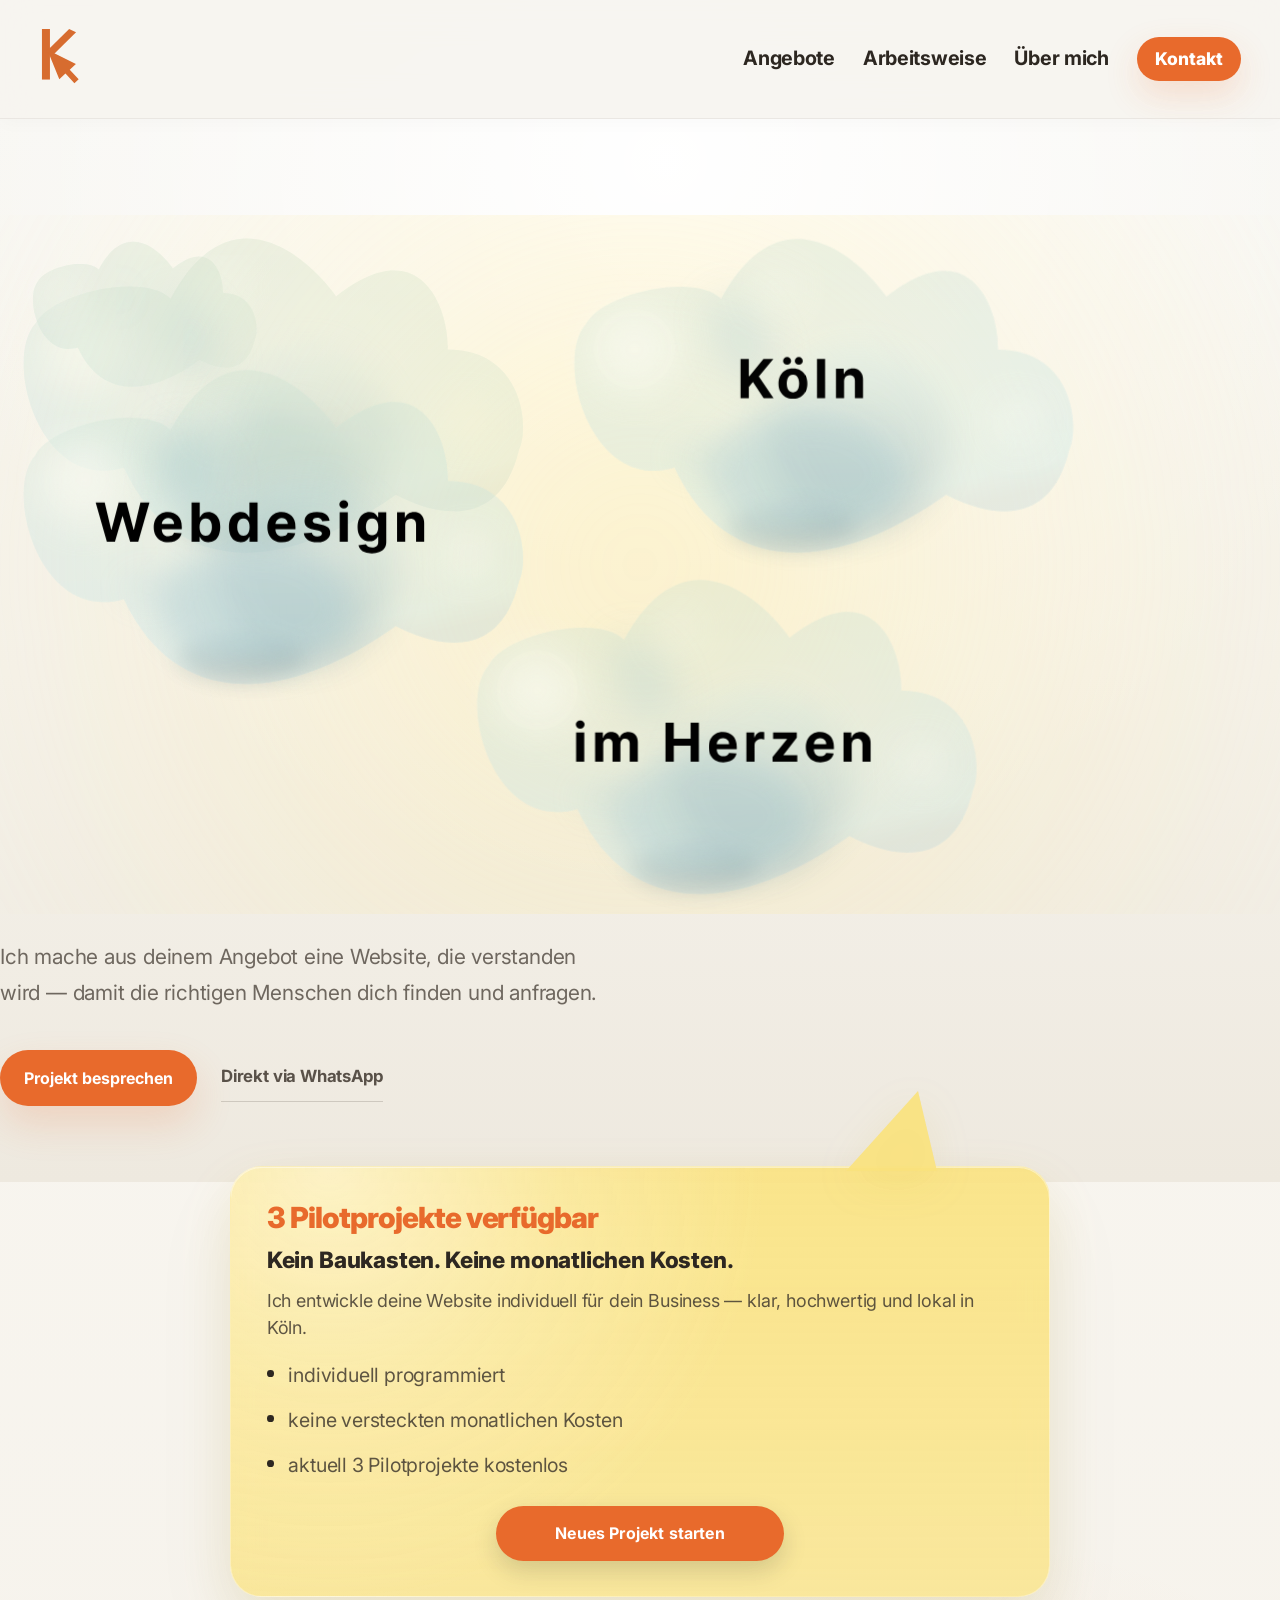
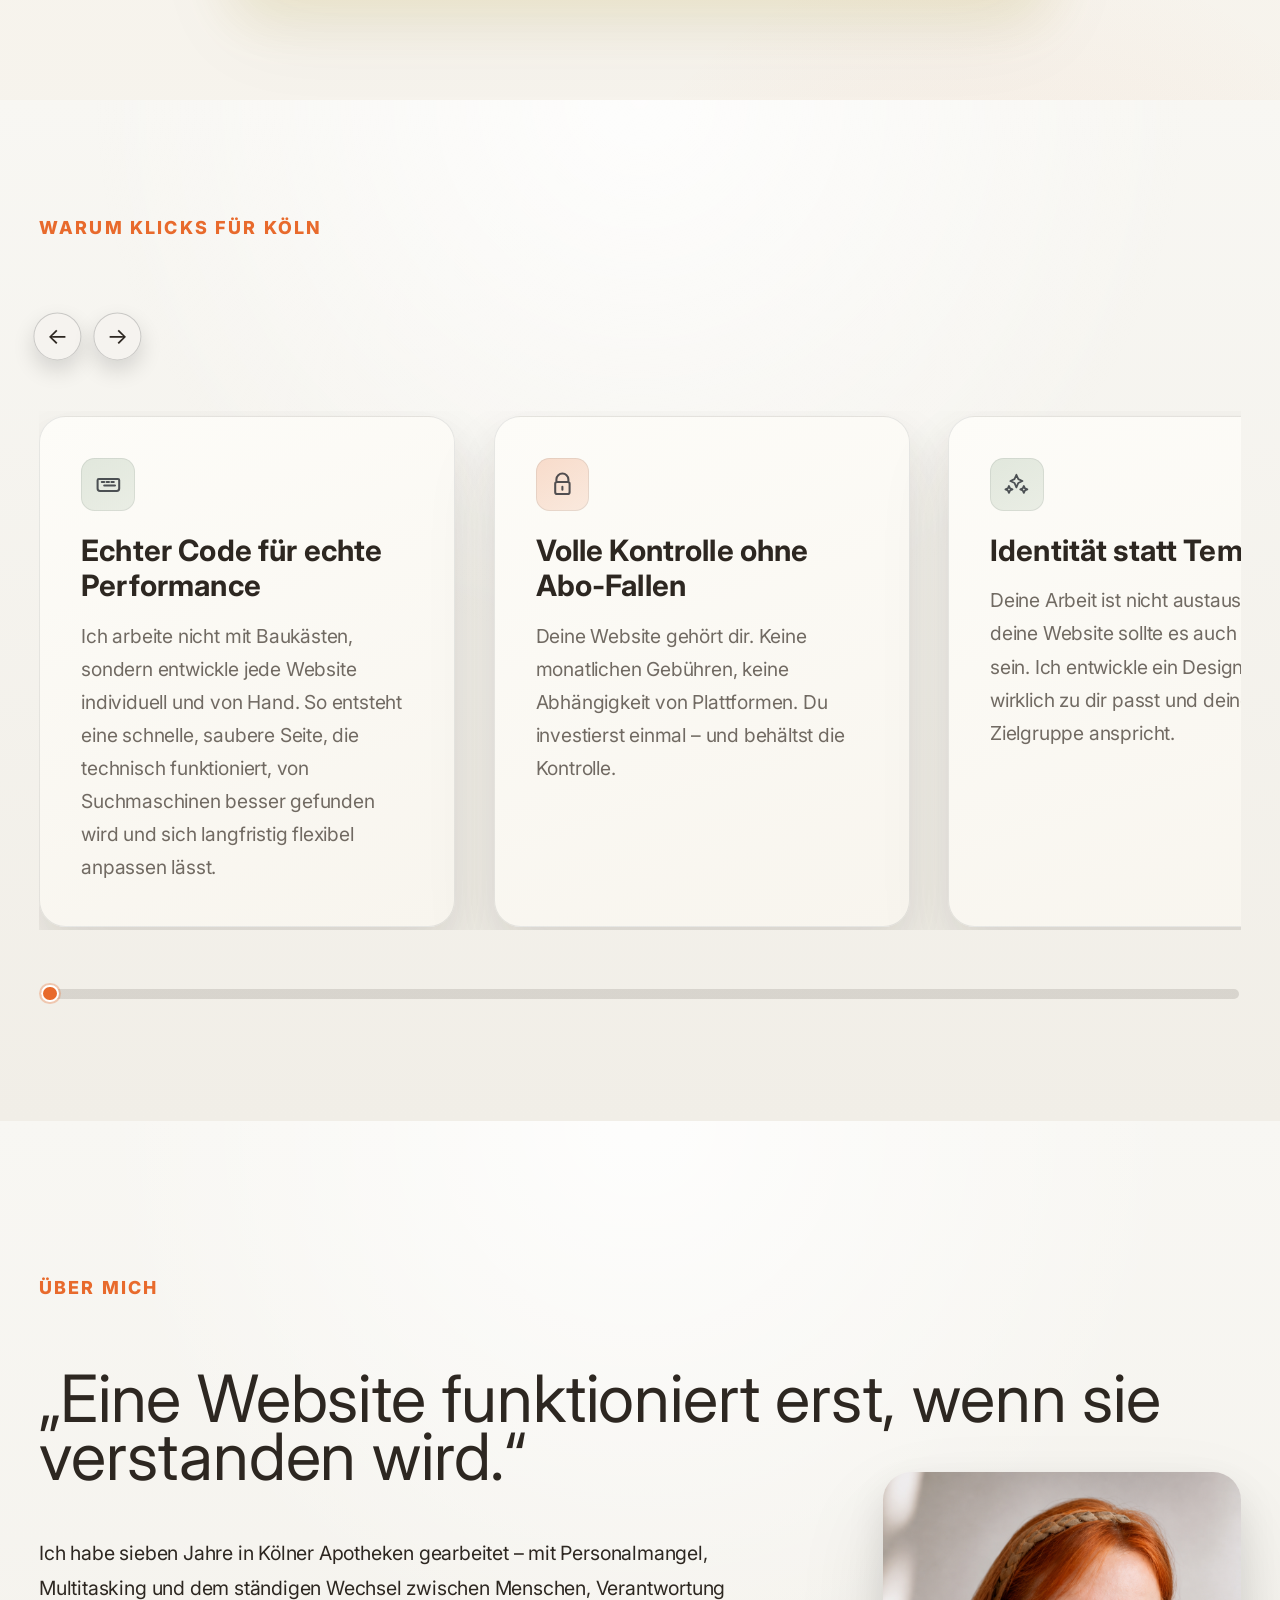
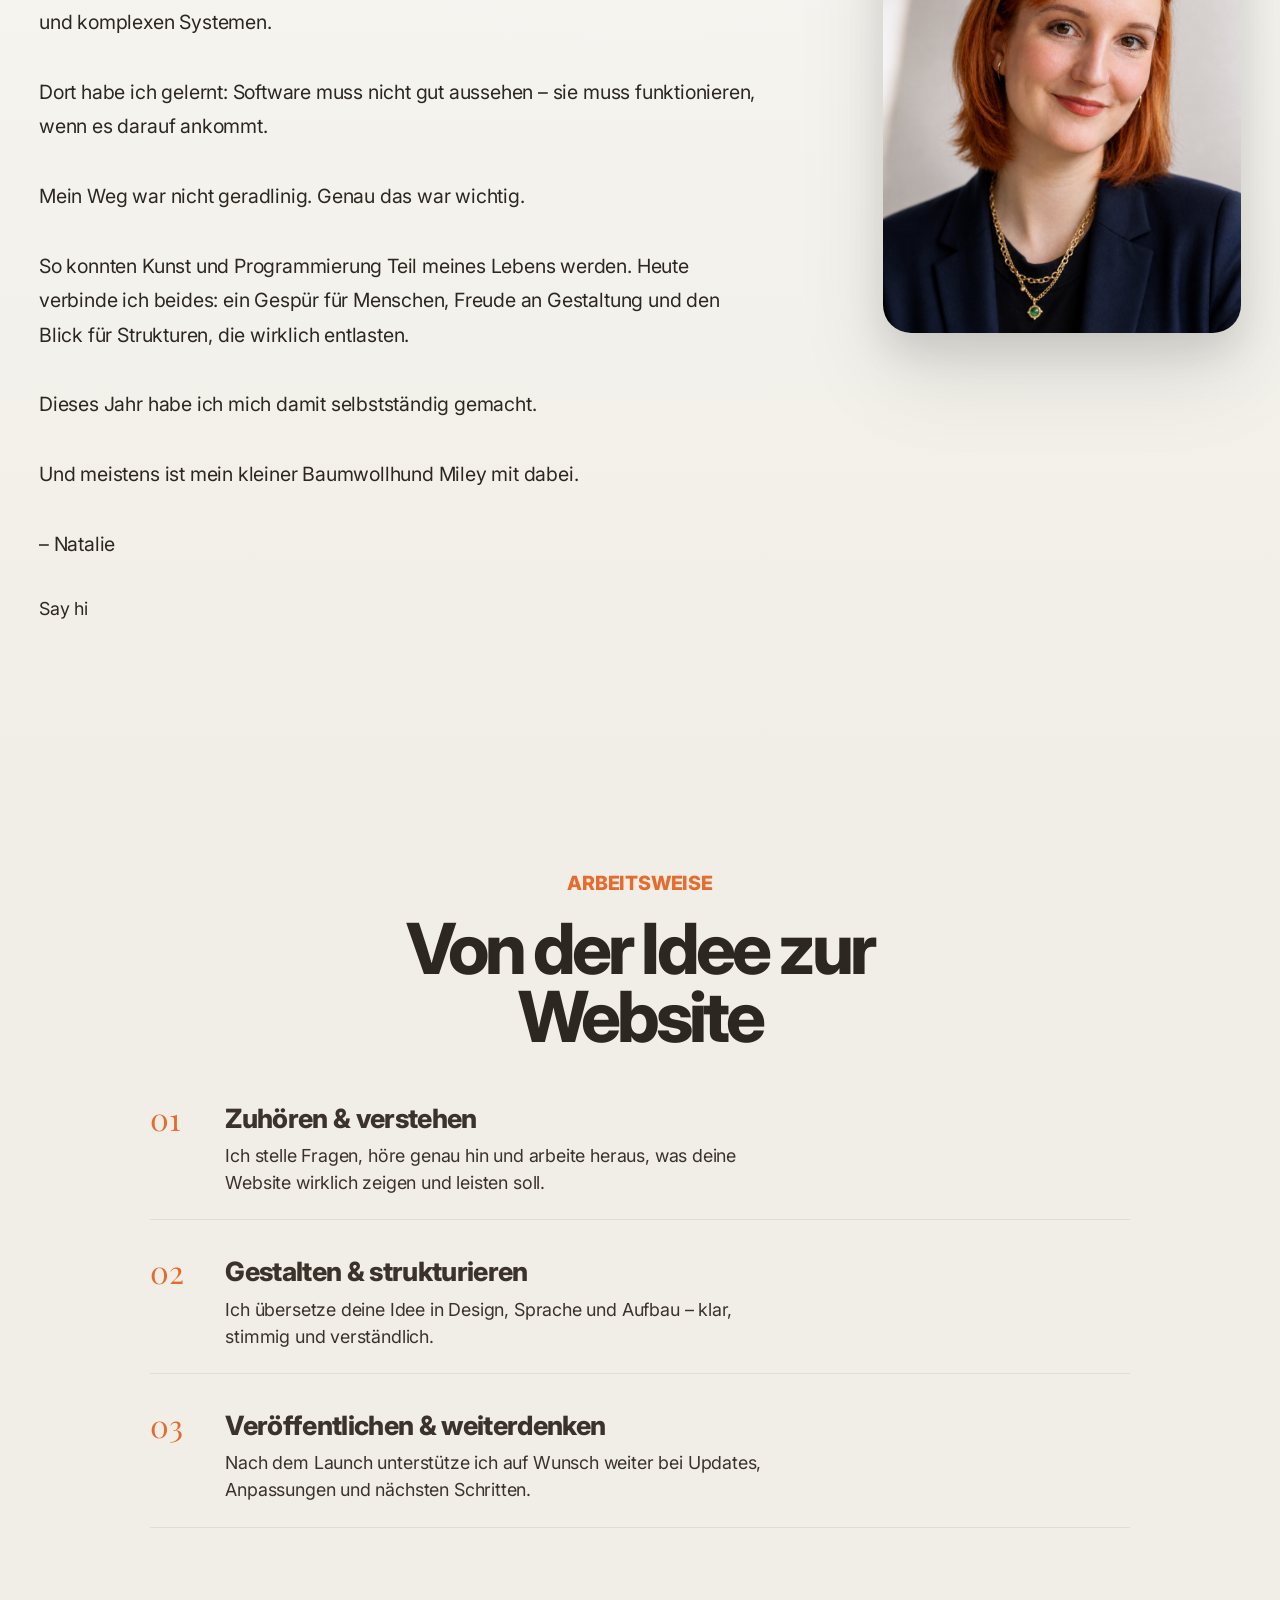
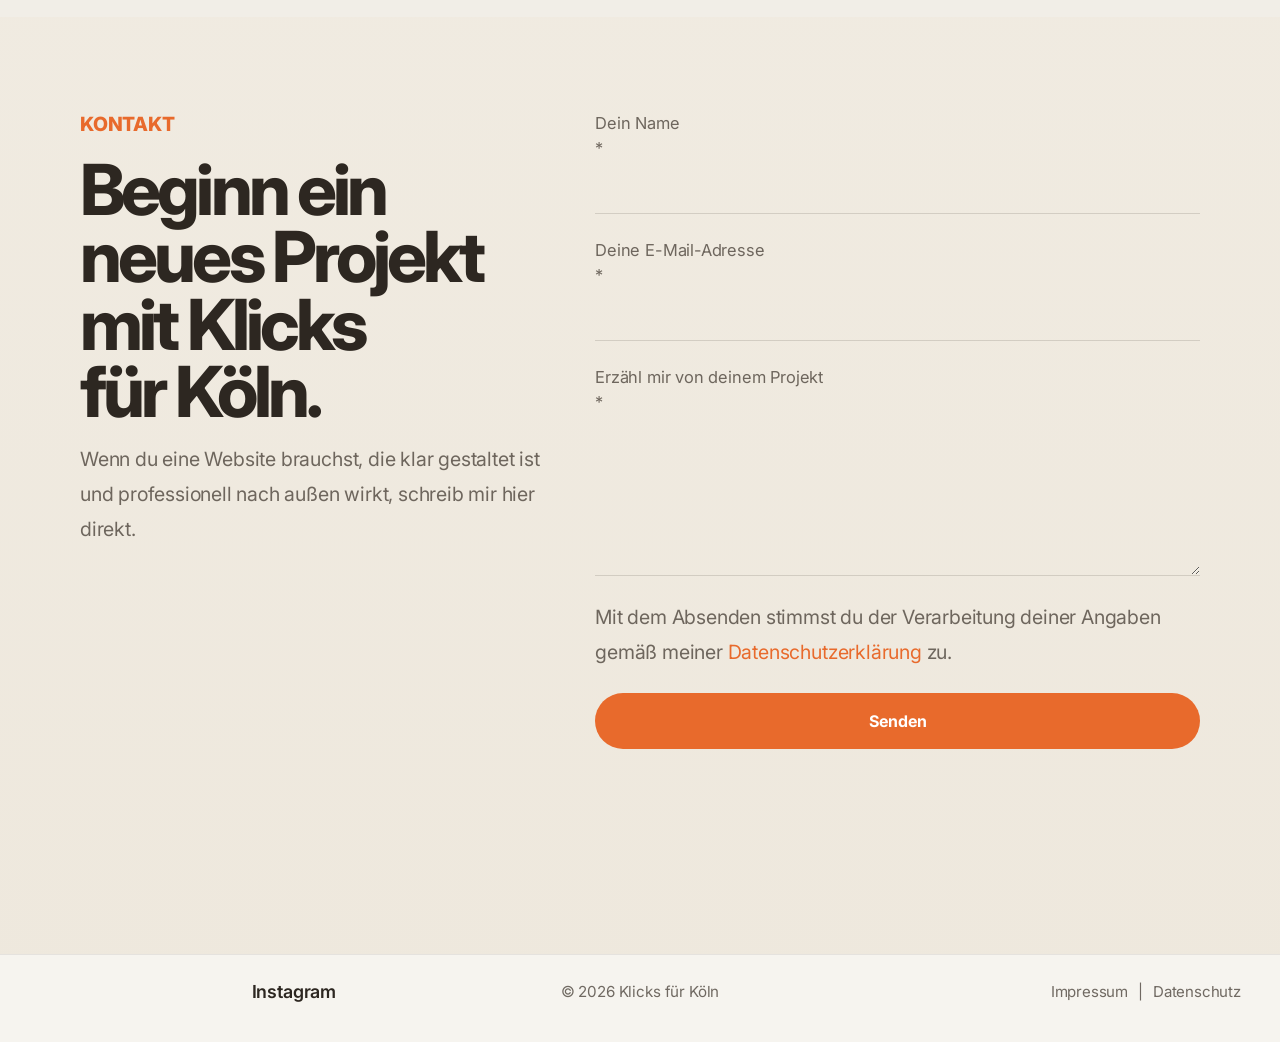
==== commit e4e97307: "Update index.html" ====
--- a/index.html
+++ b/index.html
@@ -338,7 +338,206 @@
 
 </div>
 
+
+<svg class="hero-clouds-desktop.svg" viewBox="0 0 1140 622" preserveAspectRatio="xMidYMid meet" xmlns="http://www.w3.org/2000/svg">
+<svg width="1140" height="622" viewBox="0 0 1140 622" fill="none" xmlns="http://www.w3.org/2000/svg">
+<g id="clouds-hero-desktop">
+<g id="cloud-group-first-desktop">
+<g id="cloud-desktop">
+<g opacity="0.33">
+<path d="M110.332 224.893C35.0579 247.373 2.81516 128.323 31.4248 96.9376C45.9628 69.0806 128.984 50.8235 151.89 74.5139C208.657 -30.0543 281.545 46.4214 299.32 72.5865C376.147 11.9562 400.08 86.1877 398.782 119.776C466.285 120.067 471.6 189.377 462.335 208.963C444.3 284.506 383.448 265.336 352.515 249.069C246.841 323.742 154.021 318.898 110.332 224.893Z" fill="url(#paint0_radial_2003_73)"/>
+<path d="M110.332 224.893C35.0579 247.373 2.81516 128.323 31.4248 96.9376C45.9628 69.0806 128.984 50.8235 151.89 74.5139C208.657 -30.0543 281.545 46.4214 299.32 72.5865C376.147 11.9562 400.08 86.1877 398.782 119.776C466.285 120.067 471.6 189.377 462.335 208.963C444.3 284.506 383.448 265.336 352.515 249.069C246.841 323.742 154.021 318.898 110.332 224.893Z" fill="url(#paint1_linear_2003_73)" fill-opacity="0.4"/>
+<path d="M110.332 224.893C35.0579 247.373 2.81516 128.323 31.4248 96.9376C45.9628 69.0806 128.984 50.8235 151.89 74.5139C208.657 -30.0543 281.545 46.4214 299.32 72.5865C376.147 11.9562 400.08 86.1877 398.782 119.776C466.285 120.067 471.6 189.377 462.335 208.963C444.3 284.506 383.448 265.336 352.515 249.069C246.841 323.742 154.021 318.898 110.332 224.893Z" fill="url(#paint2_linear_2003_73)" fill-opacity="0.3"/>
+</g>
+<g opacity="0.29" filter="url(#filter0_f_2003_73)">
+<ellipse cx="272.5" cy="200.776" rx="79.5" ry="82.5" fill="url(#paint3_linear_2003_73)" fill-opacity="0.6"/>
+</g>
+<g opacity="0.27" filter="url(#filter1_f_2003_73)">
+<ellipse cx="170.621" cy="112.228" rx="43" ry="21.2714" transform="rotate(61.9879 170.621 112.228)" fill="#9FC4CE"/>
+</g>
+<g opacity="0.15" filter="url(#filter2_f_2003_73)">
+<ellipse cx="132.5" cy="215.276" rx="25.5" ry="14" fill="#9FC4CE"/>
+</g>
+<g opacity="0.39" filter="url(#filter3_f_2003_73)">
+<ellipse cx="228.5" cy="231.276" rx="86.5" ry="57" fill="#9FC4CE"/>
+</g>
+<g opacity="0.34" filter="url(#filter4_f_2003_73)">
+<circle cx="201" cy="64.2756" r="17" fill="#FFFDF4"/>
+</g>
+<g opacity="0.56" filter="url(#filter5_f_2003_73)">
+<circle cx="417" cy="184.276" r="17" fill="#FFFDF4"/>
+</g>
+<g opacity="0.56" filter="url(#filter6_f_2003_73)">
+<ellipse cx="74.5" cy="119.276" rx="38.5" ry="38" fill="#FFFDF4"/>
+</g>
+<g opacity="0.23" filter="url(#filter7_f_2003_73)">
+<ellipse cx="215.5" cy="277.276" rx="57.5" ry="20" fill="url(#paint4_linear_2003_73)"/>
+</g>
+<defs>
+<filter id="filter0_f_2003_73" x="163" y="88.2756" width="219" height="225" filterUnits="userSpaceOnUse" color-interpolation-filters="sRGB">
+<feFlood flood-opacity="0" result="BackgroundImageFix"/>
+<feBlend mode="normal" in="SourceGraphic" in2="BackgroundImageFix" result="shape"/>
+<feGaussianBlur stdDeviation="15" result="effect1_foregroundBlur_2003_73"/>
+</filter>
+<filter id="filter1_f_2003_73" x="104.044" y="33.9637" width="133.155" height="156.529" filterUnits="userSpaceOnUse" color-interpolation-filters="sRGB">
+<feFlood flood-opacity="0" result="BackgroundImageFix"/>
+<feBlend mode="normal" in="SourceGraphic" in2="BackgroundImageFix" result="shape"/>
+<feGaussianBlur stdDeviation="19.5" result="effect1_foregroundBlur_2003_73"/>
+</filter>
+<filter id="filter2_f_2003_73" x="79" y="173.276" width="107" height="84" filterUnits="userSpaceOnUse" color-interpolation-filters="sRGB">
+<feFlood flood-opacity="0" result="BackgroundImageFix"/>
+<feBlend mode="normal" in="SourceGraphic" in2="BackgroundImageFix" result="shape"/>
+<feGaussianBlur stdDeviation="14" result="effect1_foregroundBlur_2003_73"/>
+</filter>
+<filter id="filter3_f_2003_73" x="114" y="146.276" width="229" height="170" filterUnits="userSpaceOnUse" color-interpolation-filters="sRGB">
+<feFlood flood-opacity="0" result="BackgroundImageFix"/>
+<feBlend mode="normal" in="SourceGraphic" in2="BackgroundImageFix" result="shape"/>
+<feGaussianBlur stdDeviation="14" result="effect1_foregroundBlur_2003_73"/>
+</filter>
+<filter id="filter4_f_2003_73" x="148" y="11.2756" width="106" height="106" filterUnits="userSpaceOnUse" color-interpolation-filters="sRGB">
+<feFlood flood-opacity="0" result="BackgroundImageFix"/>
+<feBlend mode="normal" in="SourceGraphic" in2="BackgroundImageFix" result="shape"/>
+<feGaussianBlur stdDeviation="18" result="effect1_foregroundBlur_2003_73"/>
+</filter>
+<filter id="filter5_f_2003_73" x="364" y="131.276" width="106" height="106" filterUnits="userSpaceOnUse" color-interpolation-filters="sRGB">
+<feFlood flood-opacity="0" result="BackgroundImageFix"/>
+<feBlend mode="normal" in="SourceGraphic" in2="BackgroundImageFix" result="shape"/>
+<feGaussianBlur stdDeviation="18" result="effect1_foregroundBlur_2003_73"/>
+</filter>
+<filter id="filter6_f_2003_73" x="0" y="45.2756" width="149" height="148" filterUnits="userSpaceOnUse" color-interpolation-filters="sRGB">
+<feFlood flood-opacity="0" result="BackgroundImageFix"/>
+<feBlend mode="normal" in="SourceGraphic" in2="BackgroundImageFix" result="shape"/>
+<feGaussianBlur stdDeviation="18" result="effect1_foregroundBlur_2003_73"/>
+</filter>
+<filter id="filter7_f_2003_73" x="140" y="239.276" width="151" height="76" filterUnits="userSpaceOnUse" color-interpolation-filters="sRGB">
+<feFlood flood-opacity="0" result="BackgroundImageFix"/>
+<feBlend mode="normal" in="SourceGraphic" in2="BackgroundImageFix" result="shape"/>
+<feGaussianBlur stdDeviation="9" result="effect1_foregroundBlur_2003_73"/>
+</filter>
+<radialGradient id="paint0_radial_2003_73" cx="0" cy="0" r="1" gradientUnits="userSpaceOnUse" gradientTransform="translate(243.265 158.892) rotate(90.1326) scale(114.384 179.637)">
+<stop offset="0.147427" stop-color="#F0FCFF"/>
+<stop offset="1" stop-color="#CFF5FF"/>
+</radialGradient>
+<linearGradient id="paint1_linear_2003_73" x1="230.626" y1="19.8489" x2="255.903" y2="297.936" gradientUnits="userSpaceOnUse">
+<stop stop-color="#F4DE85"/>
+<stop offset="0.929589" stop-color="#CFF5FF"/>
+</linearGradient>
+<linearGradient id="paint2_linear_2003_73" x1="243" y1="243.276" x2="253" y2="286.276" gradientUnits="userSpaceOnUse">
+<stop offset="0.480769" stop-color="#9FC4CE"/>
+<stop offset="1" stop-color="#898C8C"/>
+</linearGradient>
+<linearGradient id="paint3_linear_2003_73" x1="332.125" y1="98.4756" x2="337.467" y2="266.752" gradientUnits="userSpaceOnUse">
+<stop offset="0.02267" stop-color="#CFF5FF"/>
+<stop offset="0.99001" stop-color="#3C6779"/>
+</linearGradient>
+<linearGradient id="paint4_linear_2003_73" x1="215.5" y1="257.276" x2="215.5" y2="297.276" gradientUnits="userSpaceOnUse">
+<stop stop-color="#9FC4CE"/>
+<stop offset="1" stop-color="#506368"/>
+</linearGradient>
+</defs>
+
+
+ <svg width="251" height="176" viewBox="0 0 251 176" fill="none" xmlns="http://www.w3.org/2000/svg">
+<g id="cloud-desktop">
+<g id="Vector 1" opacity="0.33">
+<path d="M69.3041 118.042C35.5779 128.425 21.1317 73.4357 33.9501 58.9388C40.4638 46.0717 77.6612 37.6388 87.9238 48.5814C113.358 0.281376 146.016 35.6055 153.98 47.6911C188.402 19.686 199.125 53.9735 198.543 69.4881C228.788 69.6222 231.169 101.637 227.018 110.683C218.937 145.576 191.672 136.722 177.813 129.208C130.466 163.7 88.8789 161.462 69.3041 118.042Z" fill="url(#paint0_radial_2003_73)"/>
+<path d="M69.3041 118.042C35.5779 128.425 21.1317 73.4357 33.9501 58.9388C40.4638 46.0717 77.6612 37.6388 87.9238 48.5814C113.358 0.281376 146.016 35.6055 153.98 47.6911C188.402 19.686 199.125 53.9735 198.543 69.4881C228.788 69.6222 231.169 101.637 227.018 110.683C218.937 145.576 191.672 136.722 177.813 129.208C130.466 163.7 88.8789 161.462 69.3041 118.042Z" fill="url(#paint1_linear_2003_73)" fill-opacity="0.4"/>
+<path d="M69.3041 118.042C35.5779 128.425 21.1317 73.4357 33.9501 58.9388C40.4638 46.0717 77.6612 37.6388 87.9238 48.5814C113.358 0.281376 146.016 35.6055 153.98 47.6911C188.402 19.686 199.125 53.9735 198.543 69.4881C228.788 69.6222 231.169 101.637 227.018 110.683C218.937 145.576 191.672 136.722 177.813 129.208C130.466 163.7 88.8789 161.462 69.3041 118.042Z" fill="url(#paint2_linear_2003_73)" fill-opacity="0.3"/>
+</g>
+<g id="Ellipse 1" opacity="0.29" filter="url(#filter0_f_2003_73)">
+<ellipse cx="141.963" cy="106.902" rx="35.6196" ry="38.1067" fill="url(#paint3_linear_2003_73)" fill-opacity="0.6"/>
+</g>
+<g id="Ellipse 2" opacity="0.27" filter="url(#filter1_f_2003_73)">
+<ellipse cx="19.7318" cy="9.59632" rx="19.7318" ry="9.59632" transform="matrix(0.45857 0.888658 -0.876796 0.480862 95.682 43.8523)" fill="#9FC4CE"/>
+</g>
+<g id="Ellipse 4" opacity="0.15" filter="url(#filter2_f_2003_73)">
+<ellipse cx="79.2364" cy="113.599" rx="11.4252" ry="6.46659" fill="#9FC4CE"/>
+</g>
+<g id="Ellipse 3" opacity="0.39" filter="url(#filter3_f_2003_73)">
+<ellipse cx="122.249" cy="120.989" rx="38.756" ry="26.3283" fill="#9FC4CE"/>
+</g>
+<g id="Ellipse 5" opacity="0.34" filter="url(#filter4_f_2003_73)">
+<ellipse cx="109.928" cy="43.8523" rx="7.61678" ry="7.85229" fill="#FFFDF4"/>
+</g>
+<g id="Ellipse 6" opacity="0.56" filter="url(#filter5_f_2003_73)">
+<ellipse cx="206.705" cy="99.2802" rx="7.61678" ry="7.85229" fill="#FFFDF4"/>
+</g>
+<g id="Ellipse 7" opacity="0.56" filter="url(#filter6_f_2003_73)">
+<ellipse cx="53.2498" cy="69.2567" rx="17.2498" ry="17.5522" fill="#FFFDF4"/>
+</g>
+<g id="Ellipse 8" opacity="0.23" filter="url(#filter7_f_2003_73)">
+<ellipse cx="116.424" cy="142.237" rx="25.7626" ry="9.23799" fill="url(#paint4_linear_2003_73)"/>
+</g>
+</g>
+<defs>
+<filter id="filter0_f_2003_73" x="76.3432" y="38.7949" width="131.239" height="136.213" filterUnits="userSpaceOnUse" color-interpolation-filters="sRGB">
+<feFlood flood-opacity="0" result="BackgroundImageFix"/>
+<feBlend mode="normal" in="SourceGraphic" in2="BackgroundImageFix" result="shape"/>
+<feGaussianBlur stdDeviation="15" result="effect1_foregroundBlur_2003_73"/>
+</filter>
+<filter id="filter1_f_2003_73" x="44.9604" y="8.86536" width="102.712" height="114.273" filterUnits="userSpaceOnUse" color-interpolation-filters="sRGB">
+<feFlood flood-opacity="0" result="BackgroundImageFix"/>
+<feBlend mode="normal" in="SourceGraphic" in2="BackgroundImageFix" result="shape"/>
+<feGaussianBlur stdDeviation="19.5" result="effect1_foregroundBlur_2003_73"/>
+</filter>
+<filter id="filter2_f_2003_73" x="39.8112" y="79.1325" width="78.8503" height="68.9332" filterUnits="userSpaceOnUse" color-interpolation-filters="sRGB">
+<feFlood flood-opacity="0" result="BackgroundImageFix"/>
+<feBlend mode="normal" in="SourceGraphic" in2="BackgroundImageFix" result="shape"/>
+<feGaussianBlur stdDeviation="14" result="effect1_foregroundBlur_2003_73"/>
+</filter>
+<filter id="filter3_f_2003_73" x="55.4929" y="66.6612" width="133.512" height="108.657" filterUnits="userSpaceOnUse" color-interpolation-filters="sRGB">
+<feFlood flood-opacity="0" result="BackgroundImageFix"/>
+<feBlend mode="normal" in="SourceGraphic" in2="BackgroundImageFix" result="shape"/>
+<feGaussianBlur stdDeviation="14" result="effect1_foregroundBlur_2003_73"/>
+</filter>
+<filter id="filter4_f_2003_73" x="66.3108" y="0" width="87.2336" height="87.7046" filterUnits="userSpaceOnUse" color-interpolation-filters="sRGB">
+<feFlood flood-opacity="0" result="BackgroundImageFix"/>
+<feBlend mode="normal" in="SourceGraphic" in2="BackgroundImageFix" result="shape"/>
+<feGaussianBlur stdDeviation="18" result="effect1_foregroundBlur_2003_73"/>
+</filter>
+<filter id="filter5_f_2003_73" x="163.089" y="55.4279" width="87.2336" height="87.7046" filterUnits="userSpaceOnUse" color-interpolation-filters="sRGB">
+<feFlood flood-opacity="0" result="BackgroundImageFix"/>
+<feBlend mode="normal" in="SourceGraphic" in2="BackgroundImageFix" result="shape"/>
+<feGaussianBlur stdDeviation="18" result="effect1_foregroundBlur_2003_73"/>
+</filter>
+<filter id="filter6_f_2003_73" x="0" y="15.7045" width="106.5" height="107.104" filterUnits="userSpaceOnUse" color-interpolation-filters="sRGB">
+<feFlood flood-opacity="0" result="BackgroundImageFix"/>
+<feBlend mode="normal" in="SourceGraphic" in2="BackgroundImageFix" result="shape"/>
+<feGaussianBlur stdDeviation="18" result="effect1_foregroundBlur_2003_73"/>
+</filter>
+<filter id="filter7_f_2003_73" x="72.6616" y="114.999" width="87.5253" height="54.476" filterUnits="userSpaceOnUse" color-interpolation-filters="sRGB">
+<feFlood flood-opacity="0" result="BackgroundImageFix"/>
+<feBlend mode="normal" in="SourceGraphic" in2="BackgroundImageFix" result="shape"/>
+<feGaussianBlur stdDeviation="9" result="effect1_foregroundBlur_2003_73"/>
+</filter>
+<radialGradient id="paint0_radial_2003_73" cx="0" cy="0" r="1" gradientTransform="matrix(-0.118567 52.8336 -80.4854 -0.191966 128.864 87.5557)" gradientUnits="userSpaceOnUse">
+<stop offset="0.147427" stop-color="#F0FCFF"/>
+<stop offset="1" stop-color="#CFF5FF"/>
+</radialGradient>
+<linearGradient id="paint1_linear_2003_73" x1="123.201" y1="23.3316" x2="135.232" y2="151.714" gradientUnits="userSpaceOnUse">
+<stop stop-color="#F4DE85"/>
+<stop offset="0.929589" stop-color="#CFF5FF"/>
+</linearGradient>
+<linearGradient id="paint2_linear_2003_73" x1="128.745" y1="126.532" x2="133.492" y2="146.33" gradientUnits="userSpaceOnUse">
+<stop offset="0.480769" stop-color="#9FC4CE"/>
+<stop offset="1" stop-color="#898C8C"/>
+</linearGradient>
+<linearGradient id="paint3_linear_2003_73" x1="168.678" y1="59.6493" x2="171.221" y2="137.371" gradientUnits="userSpaceOnUse">
+<stop offset="0.02267" stop-color="#CFF5FF"/>
+<stop offset="0.99001" stop-color="#3C6779"/>
+</linearGradient>
+<linearGradient id="paint4_linear_2003_73" x1="116.424" y1="132.999" x2="116.424" y2="151.475" gradientUnits="userSpaceOnUse">
+<stop stop-color="#9FC4CE"/>
+<stop offset="1" stop-color="#506368"/>
+</linearGradient>
+</defs>
+</svg>
+   
+</svg>
+    
   </div>
+
+    
   <p class="hero-subline">
         Ich mache aus deinem Angebot eine Website,
         die verstanden wird — damit die richtigen Menschen
--- a/styles.css
+++ b/styles.css
@@ -789,6 +789,7 @@
     transform: translateX(7%);
   }
 }
+
 /* ==========================================================================
    HERO CTA
 ========================================================================== */
@@ -2383,543 +2384,8 @@
     padding: 4.8rem 1.25rem;
   }
 }
-/* ==========================================================================
-   HERO FINAL TUNING
-========================================================================== */
-
-/* Header-Abstand ca. 25% weniger */
-.hero {
-  padding-top: clamp(1.6rem, 3.5vw, 3rem);
-  padding-bottom: clamp(3.5rem, 6vw, 6rem);
-}
-
-/* Headline minimal kleiner, aber luftiger */
-.hero h1 {
-  font-size: clamp(3.8rem, 6.1vw, 6.85rem);
-  line-height: 1.08;
-}
-
-/* Subline bleibt, CTA bekommt mehr Abstand */
-.hero-actions {
-  margin-top: clamp(3.4rem, 6vw, 5.8rem);
-}
-
-/* Bubble höher + breiter */
-.pilot-offer {
-  margin-top: clamp(-1.5rem, -2vw, -0.75rem);
-  padding-bottom: clamp(3.5rem, 6vw, 6rem);
-}
-
-.pilot-offer__inner {
-  max-width: min(900px, 92vw);
-}
-
-/* Nächste Section dichter anschließen */
-.usp-section {
-  padding-top: clamp(4rem, 6vw, 6.5rem);
-}
-
-
-/* ==========================================================================
-   MOBILE HERO + USP FIX
-========================================================================== */
-
-@media (max-width: 767px) {
-  body {
-    overflow-x: hidden;
-  }
-
-  .hero {
-    min-height: auto;
-    padding-top: clamp(2.5rem, 8vw, 4rem);
-    padding-bottom: 0;
-    overflow: hidden;
-  }
-
-  .hero-single {
-    width: min(100% - 2rem, 100%);
-    display: flex;
-    flex-direction: column;
-    align-items: center;
-    gap: clamp(1.5rem, 6vw, 2.5rem);
-  }
-
-  .hero-copy {
-    width: 100%;
-    max-width: 22rem;
-    align-items: flex-start;
-    text-align: left;
-    transform: none;
-  }
-
-  .hero h1 {
-    width: 100%;
-    max-width: 7.5ch;
-    font-size: clamp(3.2rem, 15vw, 4.8rem);
-    line-height: 0.96;
-    letter-spacing: -0.075em;
-    text-align: left;
-  }
-
-  .hero-connector {
-    display: none;
-  }
-
-  .hero-subline {
-    max-width: 21rem;
-    margin-top: clamp(1.4rem, 5vw, 2rem);
-    font-size: 1.05rem;
-    line-height: 1.65;
-    text-align: left;
-  }
-
-  .hero-actions {
-    width: 100%;
-    margin-top: clamp(2rem, 7vw, 3rem);
-    display: flex;
-    flex-direction: column;
-    align-items: flex-start;
-    gap: 1rem;
-  }
-
-  .hero-primary-cta {
-    width: auto;
-    min-width: 13.5rem;
-    min-height: 3.35rem;
-    padding-inline: 1.6rem;
-  }
-
-  .hero-whatsapp-link {
-    font-size: 1rem;
-  }
-
-  .hero-graphic {
-    order: 2;
-    width: min(145vw, 34rem);
-    max-width: none;
-    margin-top: clamp(0.5rem, 3vw, 1.25rem);
-    transform: translateX(12%);
-    align-self: center;
-  }
-
-  .hero-graphic::before {
-    right: -20%;
-    top: -12%;
-    width: 120%;
-    height: 120%;
-  }
-
-  .pilot-offer {
-    order: 3;
-    width: 100%;
-    margin-top: clamp(1.5rem, 6vw, 2.5rem);
-    padding: 0 1rem clamp(4rem, 10vw, 5rem);
-  }
-
-  .pilot-offer__inner {
-    width: min(100%, 24rem);
-    max-width: 100%;
-    padding: 1.65rem 1.35rem 1.75rem;
-    border-radius: 1.5rem;
-  }
-
-  .pilot-offer__inner::before {
-    top: -3.2rem;
-    right: 4.2rem;
-    border-left: 2.6rem solid transparent;
-    border-right: 0.8rem solid transparent;
-    border-bottom: 3.8rem solid rgba(250, 226, 125, 0.84);
-  }
-
-  .pilot-offer__eyebrow {
-    font-size: 1.35rem;
-    line-height: 1.1;
-  }
-
-  .pilot-offer__title {
-    font-size: 1.25rem;
-    line-height: 1.18;
-  }
-
-  .pilot-offer__text,
-  .pilot-offer__list li {
-    font-size: 1rem;
-    line-height: 1.55;
-  }
-
-  /* USP / Warum Klicks für Köln */
-  .usp-section {
-    overflow: hidden;
-    padding-block: clamp(4rem, 11vw, 5.5rem);
-  }
-
-  .usp-section__container {
-    width: min(100% - 2rem, 100%);
-    margin-inline: auto;
-  }
-
-  .usp-grid {
-    grid-auto-columns: minmax(18rem, 82vw);
-    gap: 1rem;
-    overflow-x: auto;
-    padding-inline: 0;
-    scroll-padding-left: 0;
-  }
-
-  .usp-card {
-    min-height: auto;
-    padding: 1.6rem 1.35rem;
-  }
-
-  .usp-card h3 {
-    font-size: 1.25rem;
-    line-height: 1.18;
-  }
-
-  .usp-card p {
-    font-size: 1.02rem;
-    line-height: 1.65;
-  }
-}
-
-@media (max-width: 767px) {
-  .hero,
-  .hero-single {
-    overflow: visible;
-  }
-
-  .hero-graphic {
-    width: min(100%, 30rem);
-    max-width: 100%;
-    transform: none;
-    margin-inline: auto;
-  }
-
-  .hero-graphic-img {
-    width: 100%;
-    max-width: 100%;
-    height: auto;
-    object-fit: contain;
-  }
-}
-
-@media (max-width: 767px) {
-  .contact-modal,
-  .contact-popup,
-  .contact-dialog,
-  .contact-form-wrapper {
-    width: calc(100vw - 2rem);
-    max-width: calc(100vw - 2rem);
-
-    left: 50%;
-    transform: translateX(-50%);
-
-    margin: 0;
-    padding: 1.25rem;
-
-    border-radius: 1.5rem;
-    box-sizing: border-box;
-  }
-
-  .contact-modal *,
-  .contact-popup *,
-  .contact-dialog *,
-  .contact-form-wrapper * {
-    max-width: 100%;
-    box-sizing: border-box;
-  }
-
-  body {
-    overflow-x: hidden;
-  }
-}
-.hero-clouds-wrapper {
-position: absolute;
-inset: 0;
-z-index: 9999;
-pointer-events: none;
-}
-
-.hero-clouds-svg {
-width: 100%;
-height: auto;
-
-outline: 2px solid red;
-}
-
-.hero-graphic-wrapper {
-position: relative;
-
-
-
-   /* =========================================
-MOBILE HERO — CLOUDS AS TITLE
-========================================= */
-
-@media (max-width: 767px) {
-.hero-title-anim {
-position: absolute;
-width: 1px;
-height: 1px;
-overflow: hidden;
-clip-path: inset(50%);
-white-space: nowrap;
-}
-
-.hero-graphic-wrapper {
-position: relative;
-width: 100%;
-margin-top: 1.5rem;
-min-height: clamp(18rem, 70vw, 26rem);
-overflow: visible;
-}
-
-.hero-clouds-wrapper {
-position: relative;
-z-index: 2;
-width: min(100%, 26rem);
-margin-inline: auto;
-overflow: visible;
-}
-
-.hero-clouds-svg {
-display: block;
-width: 100%;
-height: auto;
-overflow: visible;
-}
-
-.hero-graphic-img,
-.hero-graphic {
-display: none;
-}
-}
-
-@media (max-width: 767px) {
-.hero h1,
-.hero-title-anim {
-display: none !important;
-}
-
-.hero-cloud-title-wrapper {
-display: block;
-width: min(112vw, 34rem);
-margin: 0 0 2rem;
-margin-left: -1.25rem;
-overflow: visible;
-}
-
-.hero-clouds-wrapper {
-position: relative;
-width: 100%;
-min-height: 18rem;
-overflow: visible;
-pointer-events: none;
-border: 0 !important;
-outline: 0 !important;
-}
-
-.hero-clouds-svg {
-display: block;
-width: 100%;
-height: auto;
-overflow: visible;
-border: 0 !important;
-outline: 0 !important;
-}
-}
-
-@media (min-width: 768px) {
-.hero-cloud-title-wrapper {
-display: none !important;
-}
-}
-
-@media (max-width: 767px) {
-.hero-clouds-svg {
-outline: none !important;
-border: 0 !important;
-}
-
-.hero-cloud-title-wrapper,
-.hero-clouds-wrapper {
-outline: none !important;
-border: 0 !important;
-}
-}
-
-/* =========================================
-HERO CLOUD TITLE — FINAL LAYOUT FIX
-========================================= */
-
-/* Debug-/Linien entfernen */
-.hero-cloud-title-wrapper,
-.hero-clouds-wrapper,
-.hero-clouds-svg {
-border: 0 !important;
-outline: 0 !important;
-}
-
-/* Cloud-Title allgemein */
-.hero-cloud-title-wrapper {
-position: relative;
-width: 100%;
-overflow: visible;
-z-index: 2;
-}
-
-.hero-clouds-wrapper {
-position: relative;
-width: 100%;
-overflow: visible;
-pointer-events: none;
-}
-
-.hero-clouds-svg {
-display: block;
-width: 100%;
-height: auto;
-overflow: visible;
-}
-
-/* Desktop: Wolken dürfen breit atmen */
-@media (min-width: 768px) {
-.hero-cloud-title-wrapper {
-width: min(100vw, 78rem);
-margin-top: -1.5rem;
-margin-bottom: clamp(2rem, 4vw, 3.5rem);
-margin-left: 0;
-}
-
-.hero-clouds-wrapper {
-min-height: clamp(20rem, 34vw, 34rem);
-}
-
-.hero-clouds-svg {
-width: min(112vw, 82rem);
-max-width: none;
-transform: translateX(-4%);
-}
-}
-
-/* Mobile: H1 verstecken, Clouds als Titel nutzen */
-@media (max-width: 767px) {
-.hero h1,
-.hero-title-anim {
-display: none !important;
-}
-
-.hero-copy {
-overflow: visible;
-}
-
-.hero-cloud-title-wrapper {
-width: min(118vw, 34rem);
-margin-top: -2.25rem;
-margin-left: -1.35rem;
-margin-bottom: 2.25rem;
-overflow: visible;
-}
-
-.hero-clouds-wrapper {
-min-height: clamp(26rem, 92vw, 34rem);
-overflow: visible;
-}
-
-.hero-clouds-svg {
-width: 122%;
-max-width: none;
-transform: translateX(-4%);
-}
-
-.hero-subline {
-margin-top: 0;
-}
-}
-
-/* =========================================
-HERO CLOUD TITLE — CLEAN FULL-BLEED
-========================================= */
-
-.hero {
-overflow: hidden;
-}
-
-/* Cloud-Block nicht im Container begrenzen */
-.hero-cloud-title-wrapper {
-position: relative;
-width: 100vw;
-margin-left: calc(50% - 50vw);
-overflow: visible;
-background: transparent !important;
-}
-
-.hero-clouds-wrapper {
-position: relative;
-width: 100%;
-overflow: visible;
-pointer-events: none;
-background: transparent !important;
-border: 0 !important;
-outline: 0 !important;
-}
-
-.hero-clouds-svg {
-display: block;
-max-width: none;
-height: auto;
-overflow: visible;
-background: transparent !important;
-border: 0 !important;
-outline: 0 !important;
-}
-
-/* Mobile: direkt unter Header, nicht abgeschnitten */
-@media (max-width: 767px) {
-.hero {
-padding-top: 0 !important;
-}
-
-.hero h1,
-.hero-title-anim {
-display: none !important;
-}
-
-.hero-cloud-title-wrapper {
-margin-top: 0 !important;
-margin-bottom: 1.5rem;
-}
-
-.hero-clouds-wrapper {
-min-height: clamp(27rem, 96vw, 36rem);
-}
-
-.hero-clouds-svg {
-width: 135vw;
-transform: translateX(-17vw) translateY(-1rem);
-}
-
-.hero-subline {
-margin-top: 0;
-}
-}
-
-/* Desktop: breit, aber ohne gelbe Box */
-@media (min-width: 768px) {
-.hero-cloud-title-wrapper {
-margin-top: -1rem;
-margin-bottom: 2rem;
-}
-
-.hero-clouds-wrapper {
-min-height: clamp(22rem, 36vw, 34rem);
-}
-
-.hero-clouds-svg {
-width: min(120vw, 92rem);
-margin-inline: auto;
-}
-}
+
+
 
    
 min-height: 500px;
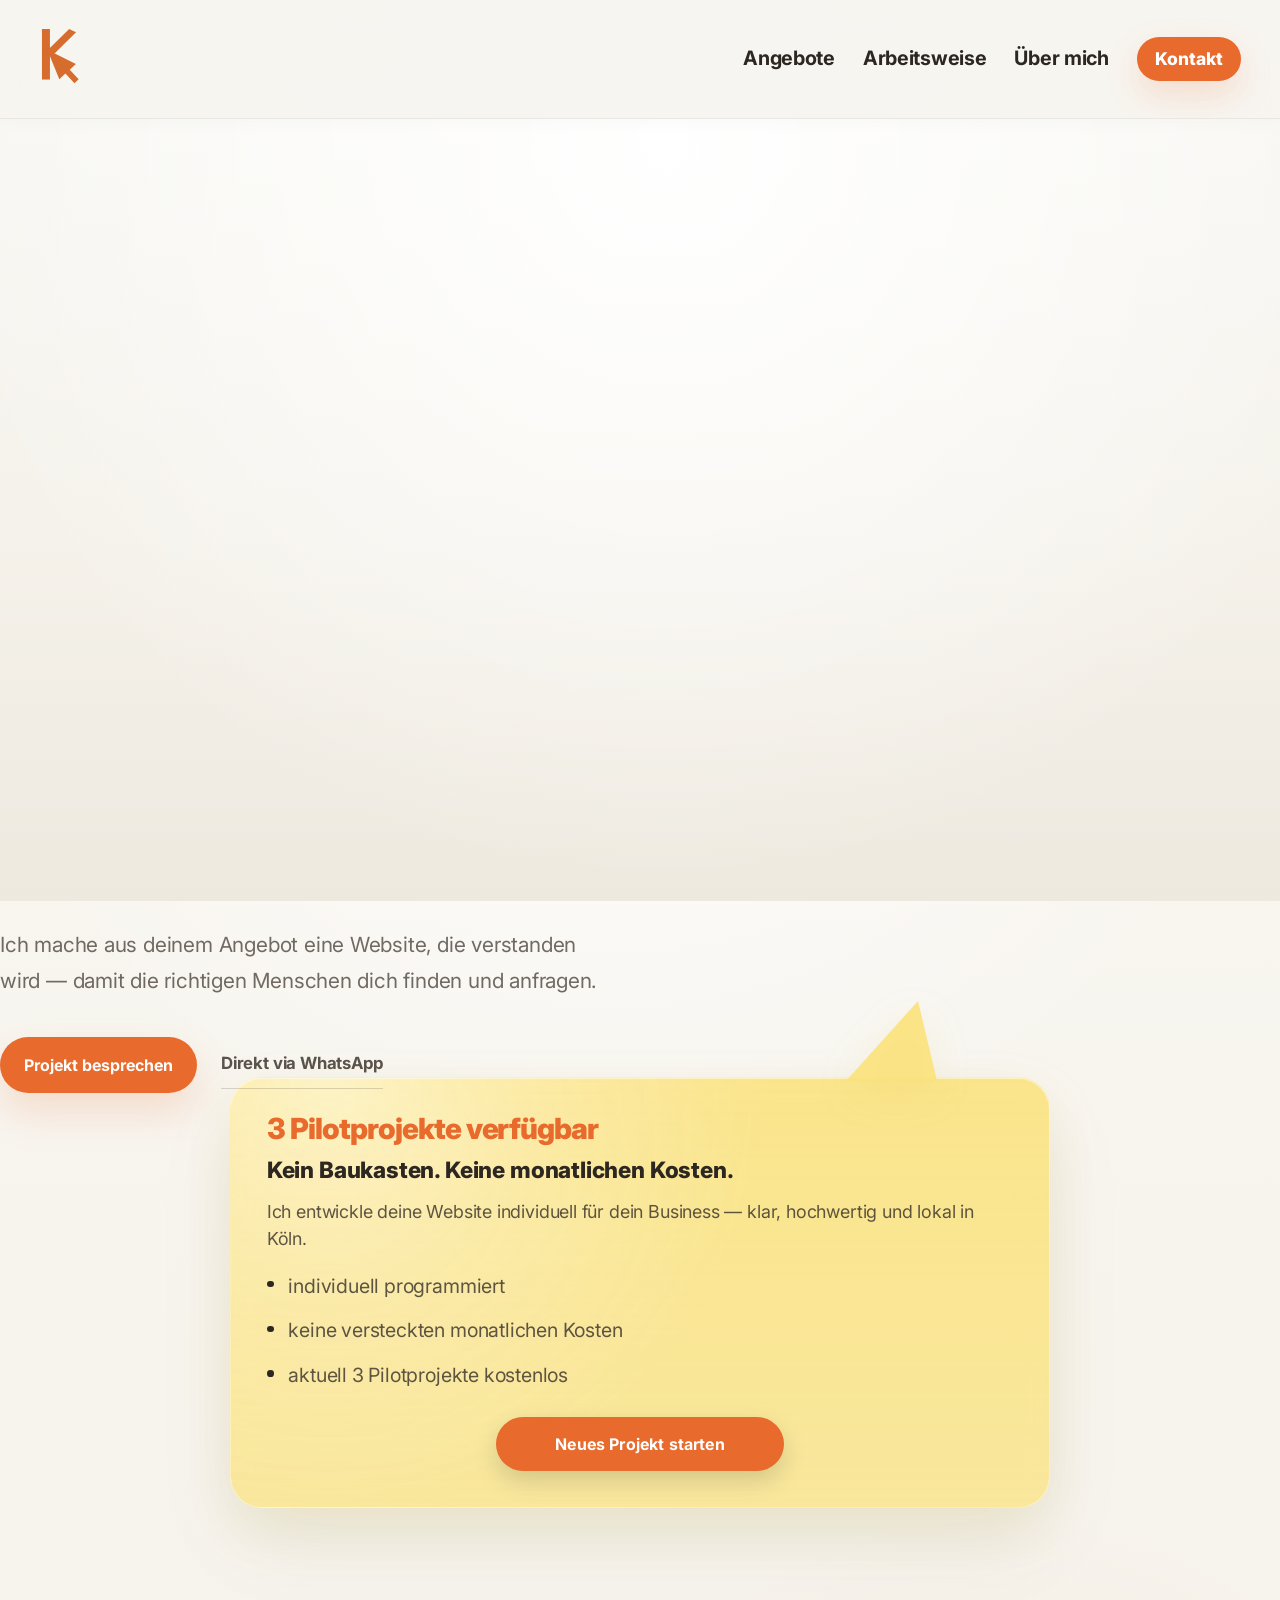
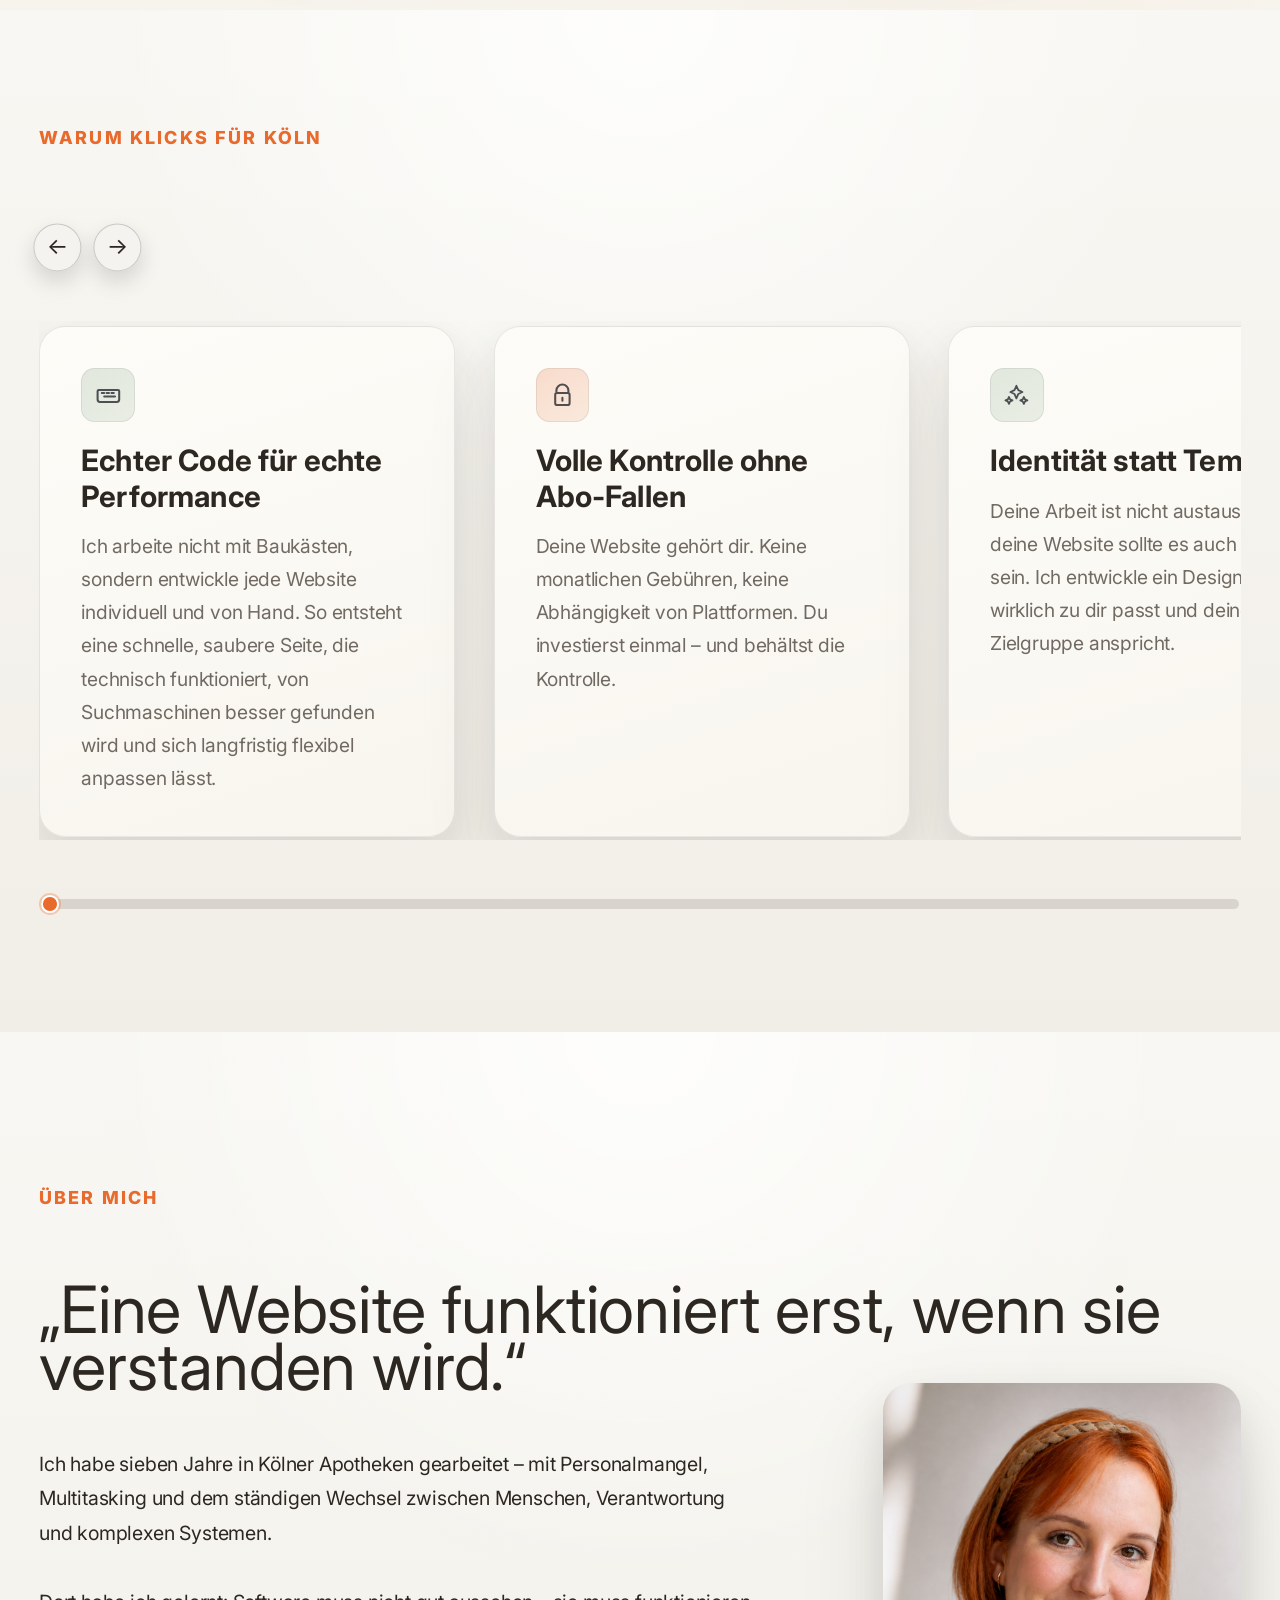
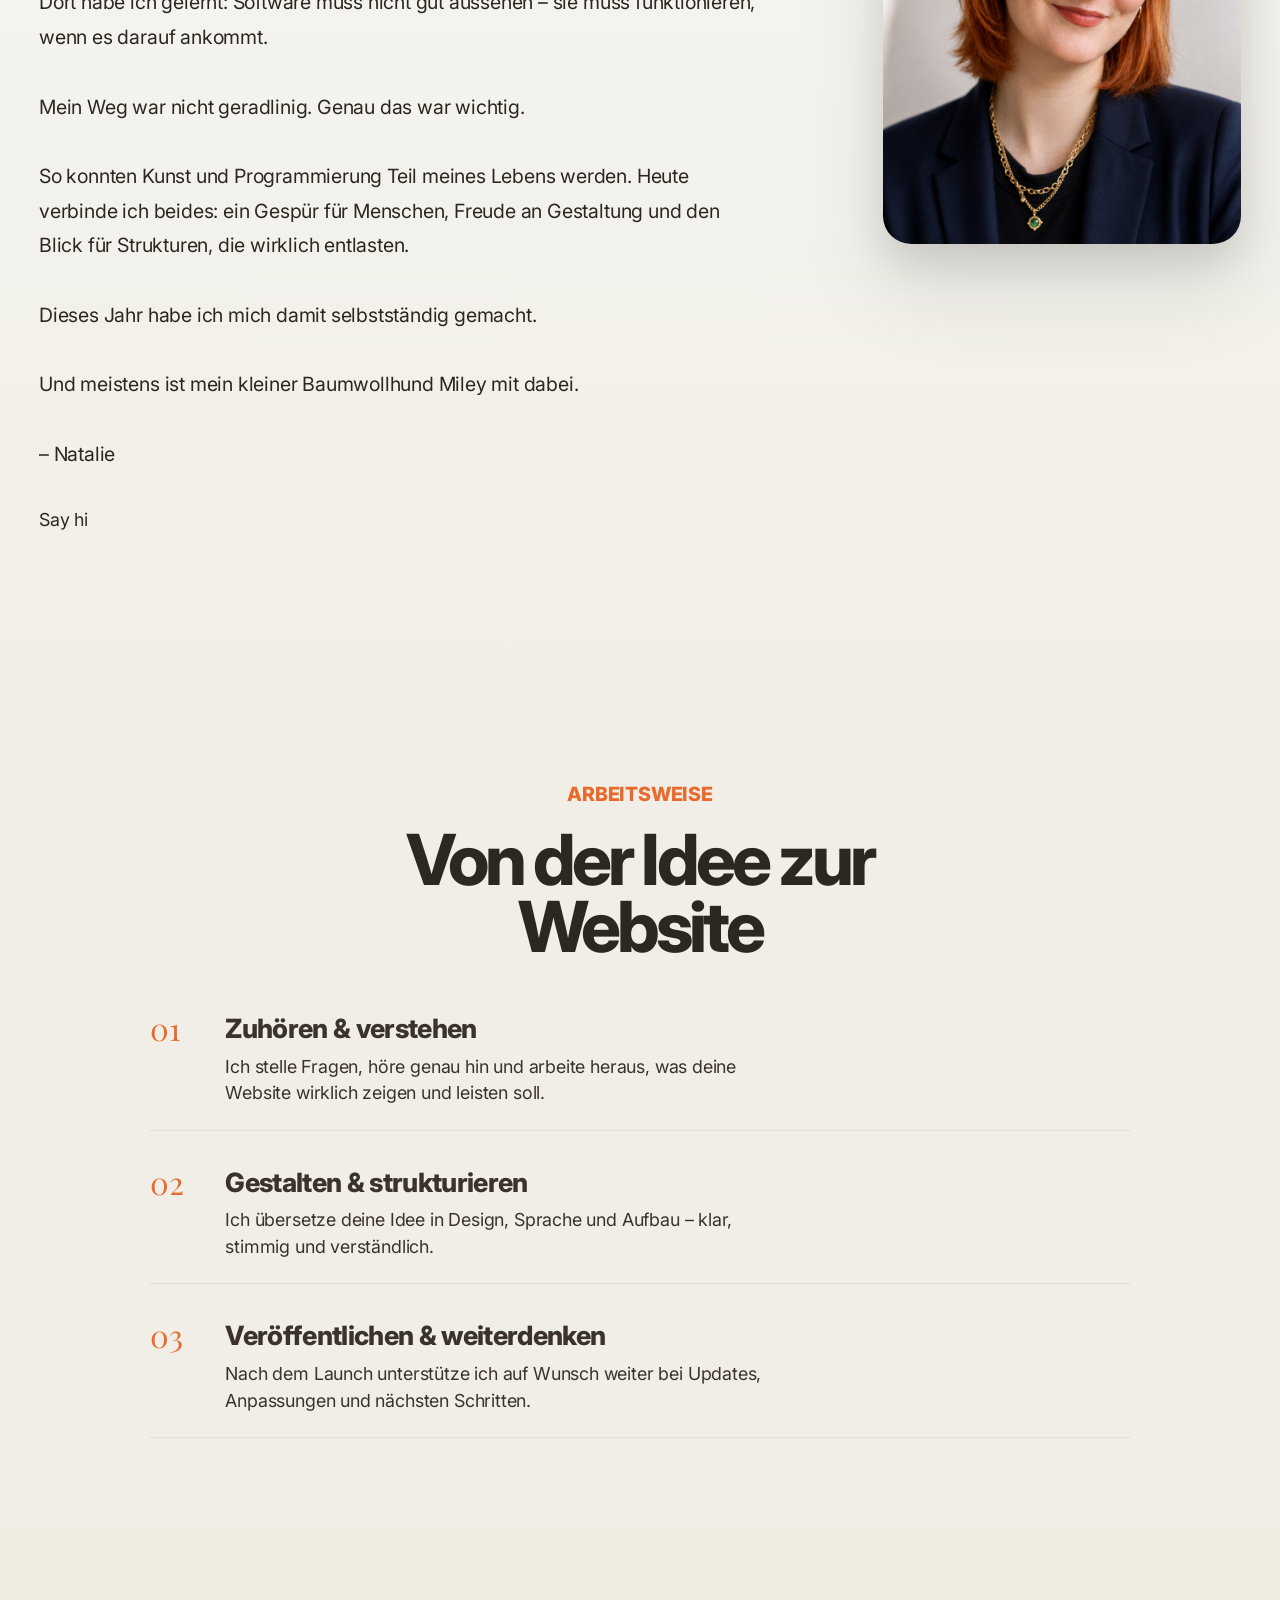
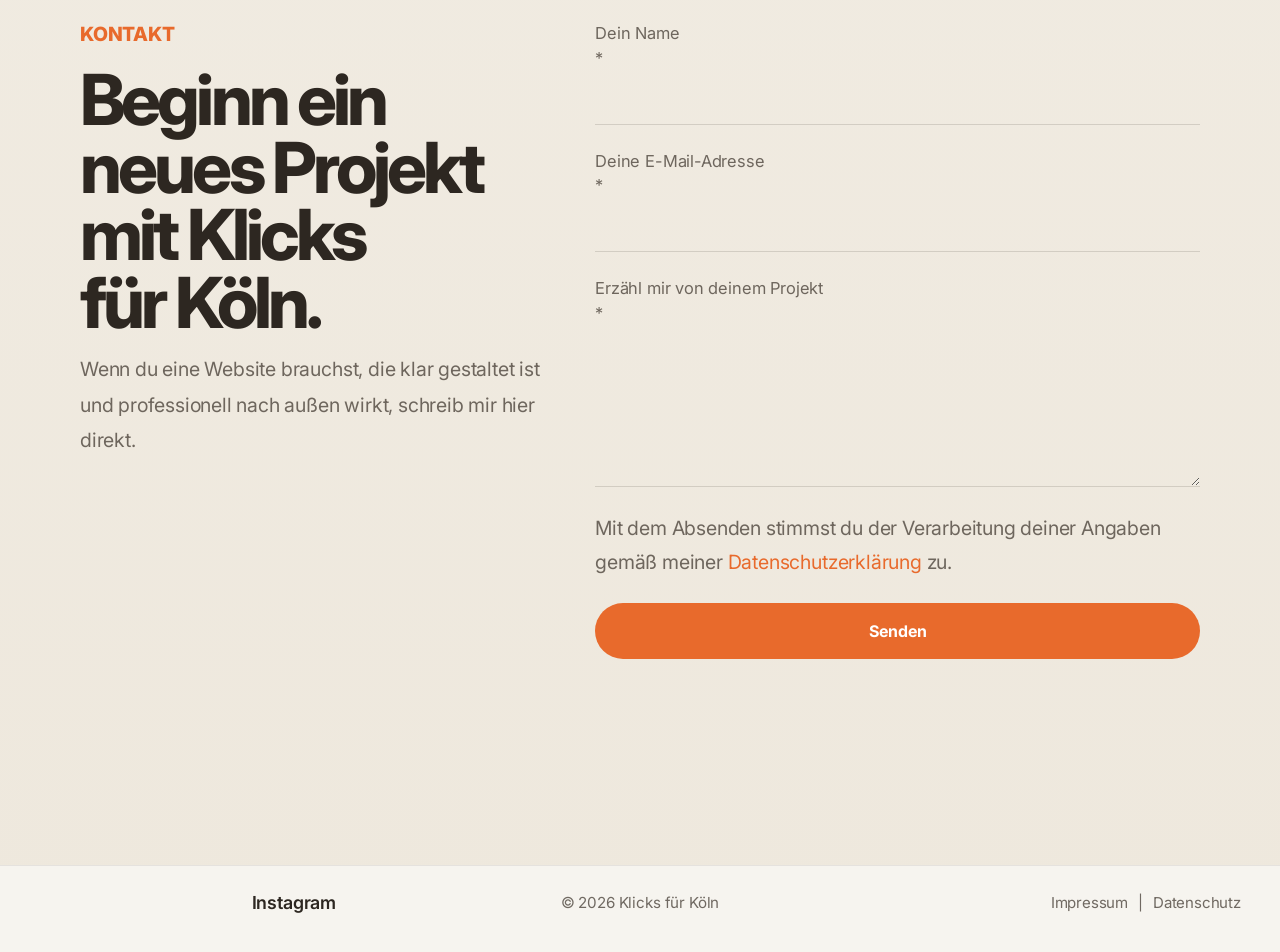
==== commit a8d107fa: "Update index.html" ====
--- a/index.html
+++ b/index.html
@@ -33,509 +33,414 @@
 
 <main id="top">
 <section class="hero">
-
-<!-- Der Wrapper für die Hero-Grafik -->
-<div class="hero-graphic-wrapper">
-    
-<!-- NEU: Cloud Layer (wird nur mobil angezeigt) -->
-<div class="hero-clouds-wrapper">
-<!--
-WICHTIG: Füge dein SVG hier inline ein.
-Falls dein Export die IDs nicht gesetzt hat, suche im <svg> Code
-nach den <g> (Gruppen) Tags deiner Wolken und ergänze die IDs manuell,
-z.B. <g id="cloud-group-first">
--->
-<svg class="hero-clouds-svg" viewBox="0 0 1140 622" preserveAspectRatio="xMidYMid meet" xmlns="http://www.w3.org/2000/svg">
-<svg width="1140" height="622" viewBox="0 0 1140 622" fill="none" xmlns="http://www.w3.org/2000/svg">
-<g id="clouds-hero">
-<g id="cloud-group-third">
-<g id="cloud">
-<g id="Vector 1" opacity="0.33">
-<path d="M601.332 224.893C526.058 247.373 493.815 128.323 522.425 96.9376C536.963 69.0806 619.984 50.8235 642.89 74.5139C699.657 -30.0543 772.545 46.4214 790.32 72.5864C867.147 11.9561 891.08 86.1877 889.782 119.776C957.285 120.067 962.6 189.377 953.335 208.963C935.3 284.506 874.448 265.336 843.515 249.069C737.841 323.742 645.021 318.898 601.332 224.893Z" fill="url(#paint0_radial_2003_102)"/>
-<path d="M601.332 224.893C526.058 247.373 493.815 128.323 522.425 96.9376C536.963 69.0806 619.984 50.8235 642.89 74.5139C699.657 -30.0543 772.545 46.4214 790.32 72.5864C867.147 11.9561 891.08 86.1877 889.782 119.776C957.285 120.067 962.6 189.377 953.335 208.963C935.3 284.506 874.448 265.336 843.515 249.069C737.841 323.742 645.021 318.898 601.332 224.893Z" fill="url(#paint1_linear_2003_102)" fill-opacity="0.4"/>
-<path d="M601.332 224.893C526.058 247.373 493.815 128.323 522.425 96.9376C536.963 69.0806 619.984 50.8235 642.89 74.5139C699.657 -30.0543 772.545 46.4214 790.32 72.5864C867.147 11.9561 891.08 86.1877 889.782 119.776C957.285 120.067 962.6 189.377 953.335 208.963C935.3 284.506 874.448 265.336 843.515 249.069C737.841 323.742 645.021 318.898 601.332 224.893Z" fill="url(#paint2_linear_2003_102)" fill-opacity="0.3"/>
-</g>
-<g id="Ellipse 1" opacity="0.29" filter="url(#filter0_f_2003_102)">
-<ellipse cx="763.5" cy="200.776" rx="79.5" ry="82.5" fill="url(#paint3_linear_2003_102)" fill-opacity="0.6"/>
-</g>
-<g id="Ellipse 2" opacity="0.27" filter="url(#filter1_f_2003_102)">
-<ellipse cx="661.621" cy="112.228" rx="43" ry="21.2714" transform="rotate(61.9879 661.621 112.228)" fill="#9FC4CE"/>
-</g>
-<g id="Ellipse 4" opacity="0.15" filter="url(#filter2_f_2003_102)">
-<ellipse cx="623.5" cy="215.276" rx="25.5" ry="14" fill="#9FC4CE"/>
-</g>
-<g id="Ellipse 3" opacity="0.39" filter="url(#filter3_f_2003_102)">
-<ellipse cx="719.5" cy="231.276" rx="86.5" ry="57" fill="#9FC4CE"/>
-</g>
-<g id="Ellipse 5" opacity="0.34" filter="url(#filter4_f_2003_102)">
-<circle cx="692" cy="64.2756" r="17" fill="#FFFDF4"/>
-</g>
-<g id="Ellipse 6" opacity="0.56" filter="url(#filter5_f_2003_102)">
-<circle cx="908" cy="184.276" r="17" fill="#FFFDF4"/>
-</g>
-<g id="Ellipse 7" opacity="0.56" filter="url(#filter6_f_2003_102)">
-<ellipse cx="565.5" cy="119.276" rx="38.5" ry="38" fill="#FFFDF4"/>
-</g>
-<g id="Ellipse 8" opacity="0.23" filter="url(#filter7_f_2003_102)">
-<ellipse cx="706.5" cy="277.276" rx="57.5" ry="20" fill="url(#paint4_linear_2003_102)"/>
-</g>
-</g>
-<path id="K&#195;&#182;ln" d="M660.245 163V128.091H667.626V143.483H668.086L680.648 128.091H689.495L676.54 143.722L689.648 163H680.819L671.256 148.648L667.626 153.08V163H660.245ZM706.95 163.511C704.302 163.511 702.012 162.949 700.081 161.824C698.16 160.687 696.677 159.108 695.632 157.085C694.586 155.051 694.064 152.693 694.064 150.011C694.064 147.307 694.586 144.943 695.632 142.92C696.677 140.886 698.16 139.307 700.081 138.182C702.012 137.045 704.302 136.477 706.95 136.477C709.598 136.477 711.882 137.045 713.802 138.182C715.734 139.307 717.223 140.886 718.268 142.92C719.314 144.943 719.836 147.307 719.836 150.011C719.836 152.693 719.314 155.051 718.268 157.085C717.223 159.108 715.734 160.687 713.802 161.824C711.882 162.949 709.598 163.511 706.95 163.511ZM706.984 157.886C708.189 157.886 709.194 157.545 710.001 156.864C710.808 156.17 711.416 155.227 711.825 154.034C712.245 152.841 712.456 151.483 712.456 149.96C712.456 148.438 712.245 147.08 711.825 145.886C711.416 144.693 710.808 143.75 710.001 143.057C709.194 142.364 708.189 142.017 706.984 142.017C705.768 142.017 704.745 142.364 703.916 143.057C703.098 143.75 702.478 144.693 702.058 145.886C701.649 147.08 701.444 148.438 701.444 149.96C701.444 151.483 701.649 152.841 702.058 154.034C702.478 155.227 703.098 156.17 703.916 156.864C704.745 157.545 705.768 157.886 706.984 157.886ZM701.751 133.239C700.774 133.239 699.933 132.898 699.228 132.216C698.524 131.523 698.172 130.705 698.172 129.761C698.172 128.795 698.524 127.977 699.228 127.307C699.933 126.636 700.774 126.301 701.751 126.301C702.74 126.301 703.575 126.636 704.257 127.307C704.95 127.977 705.297 128.795 705.297 129.761C705.297 130.705 704.95 131.523 704.257 132.216C703.575 132.898 702.74 133.239 701.751 133.239ZM712.183 133.239C711.206 133.239 710.365 132.898 709.66 132.216C708.956 131.523 708.603 130.705 708.603 129.761C708.603 128.795 708.956 127.977 709.66 127.307C710.365 126.636 711.206 126.301 712.183 126.301C713.172 126.301 714.007 126.636 714.689 127.307C715.382 127.977 715.728 128.795 715.728 129.761C715.728 130.705 715.382 131.523 714.689 132.216C714.007 132.898 713.172 133.239 712.183 133.239ZM735.659 128.091V163H728.398V128.091H735.659ZM752.577 147.864V163H745.316V136.818H752.237V141.438H752.543C753.123 139.915 754.094 138.71 755.458 137.824C756.822 136.926 758.475 136.477 760.418 136.477C762.237 136.477 763.822 136.875 765.174 137.67C766.526 138.466 767.577 139.602 768.327 141.08C769.077 142.545 769.452 144.295 769.452 146.33V163H762.191V147.625C762.202 146.023 761.793 144.773 760.964 143.875C760.134 142.966 758.992 142.511 757.538 142.511C756.56 142.511 755.697 142.722 754.947 143.142C754.208 143.562 753.629 144.176 753.208 144.983C752.799 145.778 752.589 146.739 752.577 147.864Z" fill="black"/>
-</g>
-<g id="cloud-group-sec">
-<g id="cloud_2">
-<g id="Vector 1_2" opacity="0.33">
-<path d="M514.332 528.893C439.058 551.373 406.815 432.323 435.425 400.938C449.963 373.081 532.984 354.824 555.89 378.514C612.657 273.946 685.545 350.421 703.32 376.586C780.147 315.956 804.08 390.188 802.782 423.776C870.285 424.067 875.6 493.377 866.335 512.963C848.3 588.506 787.448 569.336 756.515 553.069C650.841 627.742 558.021 622.898 514.332 528.893Z" fill="url(#paint5_radial_2003_102)"/>
-<path d="M514.332 528.893C439.058 551.373 406.815 432.323 435.425 400.938C449.963 373.081 532.984 354.824 555.89 378.514C612.657 273.946 685.545 350.421 703.32 376.586C780.147 315.956 804.08 390.188 802.782 423.776C870.285 424.067 875.6 493.377 866.335 512.963C848.3 588.506 787.448 569.336 756.515 553.069C650.841 627.742 558.021 622.898 514.332 528.893Z" fill="url(#paint6_linear_2003_102)" fill-opacity="0.4"/>
-<path d="M514.332 528.893C439.058 551.373 406.815 432.323 435.425 400.938C449.963 373.081 532.984 354.824 555.89 378.514C612.657 273.946 685.545 350.421 703.32 376.586C780.147 315.956 804.08 390.188 802.782 423.776C870.285 424.067 875.6 493.377 866.335 512.963C848.3 588.506 787.448 569.336 756.515 553.069C650.841 627.742 558.021 622.898 514.332 528.893Z" fill="url(#paint7_linear_2003_102)" fill-opacity="0.3"/>
-</g>
-<g id="Ellipse 1_2" opacity="0.29" filter="url(#filter8_f_2003_102)">
-<ellipse cx="676.5" cy="504.776" rx="79.5" ry="82.5" fill="url(#paint8_linear_2003_102)" fill-opacity="0.6"/>
-</g>
-<g id="Ellipse 2_2" opacity="0.27" filter="url(#filter9_f_2003_102)">
-<ellipse cx="574.621" cy="416.228" rx="43" ry="21.2714" transform="rotate(61.9879 574.621 416.228)" fill="#9FC4CE"/>
-</g>
-<g id="Ellipse 4_2" opacity="0.15" filter="url(#filter10_f_2003_102)">
-<ellipse cx="536.5" cy="519.276" rx="25.5" ry="14" fill="#9FC4CE"/>
-</g>
-<g id="Ellipse 3_2" opacity="0.39" filter="url(#filter11_f_2003_102)">
-<ellipse cx="632.5" cy="535.276" rx="86.5" ry="57" fill="#9FC4CE"/>
-</g>
-<g id="Ellipse 5_2" opacity="0.34" filter="url(#filter12_f_2003_102)">
-<circle cx="605" cy="368.276" r="17" fill="#FFFDF4"/>
-</g>
-<g id="Ellipse 6_2" opacity="0.56" filter="url(#filter13_f_2003_102)">
-<circle cx="821" cy="488.276" r="17" fill="#FFFDF4"/>
-</g>
-<g id="Ellipse 7_2" opacity="0.56" filter="url(#filter14_f_2003_102)">
-<ellipse cx="478.5" cy="423.276" rx="38.5" ry="38" fill="#FFFDF4"/>
-</g>
-<g id="Ellipse 8_2" opacity="0.23" filter="url(#filter15_f_2003_102)">
-<ellipse cx="619.5" cy="581.276" rx="57.5" ry="20" fill="url(#paint9_linear_2003_102)"/>
-</g>
-</g>
-<path id="im Herzen" d="M513.159 487V460.818H520.421V487H513.159ZM516.807 457.443C515.727 457.443 514.801 457.085 514.029 456.369C513.267 455.642 512.886 454.773 512.886 453.761C512.886 452.761 513.267 451.903 514.029 451.188C514.801 450.46 515.727 450.097 516.807 450.097C517.886 450.097 518.807 450.46 519.568 451.188C520.341 451.903 520.727 452.761 520.727 453.761C520.727 454.773 520.341 455.642 519.568 456.369C518.807 457.085 517.886 457.443 516.807 457.443ZM530.077 487V460.818H536.998V465.438H537.305C537.85 463.903 538.759 462.693 540.032 461.807C541.305 460.92 542.827 460.477 544.6 460.477C546.396 460.477 547.924 460.926 549.185 461.824C550.447 462.71 551.288 463.915 551.708 465.438H551.981C552.515 463.938 553.481 462.739 554.878 461.841C556.288 460.932 557.952 460.477 559.873 460.477C562.316 460.477 564.299 461.256 565.822 462.812C567.356 464.358 568.123 466.551 568.123 469.392V487H560.878V470.824C560.878 469.369 560.492 468.278 559.719 467.551C558.947 466.824 557.981 466.46 556.822 466.46C555.503 466.46 554.475 466.881 553.736 467.722C552.998 468.551 552.628 469.648 552.628 471.011V487H545.589V470.67C545.589 469.386 545.219 468.364 544.481 467.602C543.753 466.841 542.793 466.46 541.6 466.46C540.793 466.46 540.066 466.665 539.418 467.074C538.782 467.472 538.276 468.034 537.901 468.761C537.526 469.477 537.339 470.318 537.339 471.284V487H530.077ZM592.784 487V452.091H600.165V466.494H615.148V452.091H622.512V487H615.148V472.58H600.165V487H592.784ZM644.232 487.511C641.539 487.511 639.221 486.966 637.278 485.875C635.346 484.773 633.857 483.216 632.812 481.205C631.766 479.182 631.244 476.79 631.244 474.028C631.244 471.335 631.766 468.972 632.812 466.938C633.857 464.903 635.329 463.318 637.227 462.182C639.136 461.045 641.374 460.477 643.942 460.477C645.67 460.477 647.278 460.756 648.766 461.312C650.266 461.858 651.573 462.682 652.687 463.784C653.812 464.886 654.687 466.273 655.312 467.943C655.937 469.602 656.249 471.545 656.249 473.773V475.767H634.141V471.267H649.414C649.414 470.222 649.187 469.295 648.732 468.489C648.278 467.682 647.647 467.051 646.84 466.597C646.045 466.131 645.119 465.898 644.062 465.898C642.96 465.898 641.982 466.153 641.13 466.665C640.289 467.165 639.63 467.841 639.153 468.693C638.675 469.534 638.431 470.472 638.42 471.506V475.784C638.42 477.08 638.658 478.199 639.136 479.142C639.624 480.085 640.312 480.812 641.198 481.324C642.085 481.835 643.136 482.091 644.352 482.091C645.158 482.091 645.897 481.977 646.567 481.75C647.238 481.523 647.812 481.182 648.289 480.727C648.766 480.273 649.13 479.716 649.38 479.057L656.096 479.5C655.755 481.114 655.056 482.523 653.999 483.727C652.954 484.92 651.602 485.852 649.942 486.523C648.295 487.182 646.391 487.511 644.232 487.511ZM664.828 487V460.818H671.868V465.386H672.14C672.618 463.761 673.419 462.534 674.544 461.705C675.669 460.864 676.964 460.443 678.43 460.443C678.794 460.443 679.186 460.466 679.606 460.511C680.027 460.557 680.396 460.619 680.714 460.699V467.142C680.373 467.04 679.902 466.949 679.3 466.869C678.697 466.79 678.146 466.75 677.646 466.75C676.578 466.75 675.623 466.983 674.782 467.449C673.953 467.903 673.294 468.54 672.805 469.358C672.328 470.176 672.089 471.119 672.089 472.188V487H664.828ZM688.172 487V482.67L700.99 466.801V466.614H688.615V460.818H709.735V465.54L697.701 481.017V481.205H710.178V487H688.172ZM730.752 487.511C728.059 487.511 725.741 486.966 723.798 485.875C721.866 484.773 720.377 483.216 719.332 481.205C718.286 479.182 717.764 476.79 717.764 474.028C717.764 471.335 718.286 468.972 719.332 466.938C720.377 464.903 721.849 463.318 723.747 462.182C725.656 461.045 727.894 460.477 730.463 460.477C732.19 460.477 733.798 460.756 735.286 461.312C736.786 461.858 738.093 462.682 739.207 463.784C740.332 464.886 741.207 466.273 741.832 467.943C742.457 469.602 742.769 471.545 742.769 473.773V475.767H720.661V471.267H735.934C735.934 470.222 735.707 469.295 735.252 468.489C734.798 467.682 734.167 467.051 733.36 466.597C732.565 466.131 731.639 465.898 730.582 465.898C729.48 465.898 728.502 466.153 727.65 466.665C726.809 467.165 726.15 467.841 725.673 468.693C725.195 469.534 724.951 470.472 724.94 471.506V475.784C724.94 477.08 725.178 478.199 725.656 479.142C726.144 480.085 726.832 480.812 727.718 481.324C728.605 481.835 729.656 482.091 730.872 482.091C731.678 482.091 732.417 481.977 733.088 481.75C733.758 481.523 734.332 481.182 734.809 480.727C735.286 480.273 735.65 479.716 735.9 479.057L742.616 479.5C742.275 481.114 741.576 482.523 740.519 483.727C739.474 484.92 738.122 485.852 736.463 486.523C734.815 487.182 732.911 487.511 730.752 487.511ZM758.609 471.864V487H751.348V460.818H758.268V465.438H758.575C759.155 463.915 760.126 462.71 761.49 461.824C762.854 460.926 764.507 460.477 766.45 460.477C768.268 460.477 769.854 460.875 771.206 461.67C772.558 462.466 773.609 463.602 774.359 465.08C775.109 466.545 775.484 468.295 775.484 470.33V487H768.223V471.625C768.234 470.023 767.825 468.773 766.996 467.875C766.166 466.966 765.024 466.511 763.57 466.511C762.592 466.511 761.729 466.722 760.979 467.142C760.24 467.562 759.66 468.176 759.24 468.983C758.831 469.778 758.621 470.739 758.609 471.864Z" fill="black"/>
-</g>
-<g id="cloud-group-first">
-<g id="cloud_3">
-<g id="Vector 1_3" opacity="0.33">
-<path d="M110.332 341.893C35.0579 364.373 2.81516 245.323 31.4248 213.938C45.9628 186.081 128.984 167.823 151.89 191.514C208.657 86.9457 281.545 163.421 299.32 189.586C376.147 128.956 400.08 203.188 398.782 236.776C466.285 237.067 471.6 306.377 462.335 325.963C444.3 401.506 383.448 382.336 352.515 366.069C246.841 440.742 154.021 435.898 110.332 341.893Z" fill="url(#paint10_radial_2003_102)"/>
-<path d="M110.332 341.893C35.0579 364.373 2.81516 245.323 31.4248 213.938C45.9628 186.081 128.984 167.823 151.89 191.514C208.657 86.9457 281.545 163.421 299.32 189.586C376.147 128.956 400.08 203.188 398.782 236.776C466.285 237.067 471.6 306.377 462.335 325.963C444.3 401.506 383.448 382.336 352.515 366.069C246.841 440.742 154.021 435.898 110.332 341.893Z" fill="url(#paint11_linear_2003_102)" fill-opacity="0.4"/>
-<path d="M110.332 341.893C35.0579 364.373 2.81516 245.323 31.4248 213.938C45.9628 186.081 128.984 167.823 151.89 191.514C208.657 86.9457 281.545 163.421 299.32 189.586C376.147 128.956 400.08 203.188 398.782 236.776C466.285 237.067 471.6 306.377 462.335 325.963C444.3 401.506 383.448 382.336 352.515 366.069C246.841 440.742 154.021 435.898 110.332 341.893Z" fill="url(#paint12_linear_2003_102)" fill-opacity="0.3"/>
-</g>
-<g id="Ellipse 1_3" opacity="0.29" filter="url(#filter16_f_2003_102)">
-<ellipse cx="272.5" cy="317.776" rx="79.5" ry="82.5" fill="url(#paint13_linear_2003_102)" fill-opacity="0.6"/>
-</g>
-<g id="Ellipse 2_3" opacity="0.27" filter="url(#filter17_f_2003_102)">
-<ellipse cx="170.621" cy="229.228" rx="43" ry="21.2714" transform="rotate(61.9879 170.621 229.228)" fill="#9FC4CE"/>
-</g>
-<g id="Ellipse 4_3" opacity="0.15" filter="url(#filter18_f_2003_102)">
-<ellipse cx="132.5" cy="332.276" rx="25.5" ry="14" fill="#9FC4CE"/>
-</g>
-<g id="Ellipse 3_3" opacity="0.39" filter="url(#filter19_f_2003_102)">
-<ellipse cx="228.5" cy="348.276" rx="86.5" ry="57" fill="#9FC4CE"/>
-</g>
-<g id="Ellipse 5_3" opacity="0.34" filter="url(#filter20_f_2003_102)">
-<circle cx="201" cy="181.276" r="17" fill="#FFFDF4"/>
-</g>
-<g id="Ellipse 6_3" opacity="0.56" filter="url(#filter21_f_2003_102)">
-<circle cx="417" cy="301.276" r="17" fill="#FFFDF4"/>
-</g>
-<g id="Ellipse 7_3" opacity="0.56" filter="url(#filter22_f_2003_102)">
-<ellipse cx="74.5" cy="236.276" rx="38.5" ry="38" fill="#FFFDF4"/>
-</g>
-<g id="Ellipse 8_3" opacity="0.23" filter="url(#filter23_f_2003_102)">
-<ellipse cx="215.5" cy="394.276" rx="57.5" ry="20" fill="url(#paint14_linear_2003_102)"/>
-</g>
-</g>
-<path id="Webdesign" d="M95.1535 291L85.1649 256.091H93.2274L99.0058 280.347H99.2956L105.671 256.091H112.574L118.932 280.398H119.239L125.017 256.091H133.08L123.091 291H115.898L109.25 268.176H108.977L102.347 291H95.1535ZM149.853 291.511C147.16 291.511 144.842 290.966 142.898 289.875C140.967 288.773 139.478 287.216 138.432 285.205C137.387 283.182 136.864 280.79 136.864 278.028C136.864 275.335 137.387 272.972 138.432 270.938C139.478 268.903 140.949 267.318 142.847 266.182C144.756 265.045 146.995 264.477 149.563 264.477C151.29 264.477 152.898 264.756 154.387 265.312C155.887 265.858 157.194 266.682 158.307 267.784C159.432 268.886 160.307 270.273 160.932 271.943C161.557 273.602 161.87 275.545 161.87 277.773V279.767H139.762V275.267H155.035C155.035 274.222 154.807 273.295 154.353 272.489C153.898 271.682 153.268 271.051 152.461 270.597C151.665 270.131 150.739 269.898 149.682 269.898C148.58 269.898 147.603 270.153 146.751 270.665C145.91 271.165 145.251 271.841 144.773 272.693C144.296 273.534 144.052 274.472 144.04 275.506V279.784C144.04 281.08 144.279 282.199 144.756 283.142C145.245 284.085 145.932 284.812 146.819 285.324C147.705 285.835 148.756 286.091 149.972 286.091C150.779 286.091 151.518 285.977 152.188 285.75C152.859 285.523 153.432 285.182 153.91 284.727C154.387 284.273 154.751 283.716 155.001 283.057L161.717 283.5C161.376 285.114 160.677 286.523 159.62 287.727C158.574 288.92 157.222 289.852 155.563 290.523C153.915 291.182 152.012 291.511 149.853 291.511ZM170.585 291V256.091H177.846V269.216H178.068C178.386 268.511 178.846 267.795 179.449 267.068C180.062 266.33 180.858 265.716 181.835 265.227C182.824 264.727 184.051 264.477 185.517 264.477C187.426 264.477 189.187 264.977 190.801 265.977C192.414 266.966 193.704 268.46 194.67 270.46C195.636 272.449 196.119 274.943 196.119 277.943C196.119 280.864 195.647 283.33 194.704 285.341C193.772 287.341 192.5 288.858 190.886 289.892C189.284 290.915 187.488 291.426 185.5 291.426C184.091 291.426 182.892 291.193 181.903 290.727C180.926 290.261 180.125 289.676 179.5 288.972C178.875 288.256 178.397 287.534 178.068 286.807H177.744V291H170.585ZM177.693 277.909C177.693 279.466 177.909 280.824 178.341 281.983C178.772 283.142 179.397 284.045 180.216 284.693C181.034 285.33 182.028 285.648 183.199 285.648C184.38 285.648 185.38 285.324 186.199 284.676C187.017 284.017 187.636 283.108 188.057 281.949C188.488 280.778 188.704 279.432 188.704 277.909C188.704 276.398 188.494 275.068 188.074 273.92C187.653 272.773 187.034 271.875 186.216 271.227C185.397 270.58 184.392 270.256 183.199 270.256C182.017 270.256 181.017 270.568 180.199 271.193C179.392 271.818 178.772 272.705 178.341 273.852C177.909 275 177.693 276.352 177.693 277.909ZM214.452 291.426C212.463 291.426 210.662 290.915 209.049 289.892C207.446 288.858 206.174 287.341 205.23 285.341C204.299 283.33 203.833 280.864 203.833 277.943C203.833 274.943 204.316 272.449 205.281 270.46C206.247 268.46 207.531 266.966 209.134 265.977C210.747 264.977 212.514 264.477 214.435 264.477C215.901 264.477 217.122 264.727 218.1 265.227C219.088 265.716 219.884 266.33 220.486 267.068C221.1 267.795 221.566 268.511 221.884 269.216H222.105V256.091H229.35V291H222.191V286.807H221.884C221.543 287.534 221.06 288.256 220.435 288.972C219.821 289.676 219.02 290.261 218.031 290.727C217.054 291.193 215.861 291.426 214.452 291.426ZM216.753 285.648C217.924 285.648 218.912 285.33 219.719 284.693C220.537 284.045 221.162 283.142 221.594 281.983C222.037 280.824 222.259 279.466 222.259 277.909C222.259 276.352 222.043 275 221.611 273.852C221.179 272.705 220.554 271.818 219.736 271.193C218.918 270.568 217.924 270.256 216.753 270.256C215.56 270.256 214.554 270.58 213.736 271.227C212.918 271.875 212.299 272.773 211.878 273.92C211.458 275.068 211.247 276.398 211.247 277.909C211.247 279.432 211.458 280.778 211.878 281.949C212.31 283.108 212.929 284.017 213.736 284.676C214.554 285.324 215.56 285.648 216.753 285.648ZM251.092 291.511C248.398 291.511 246.08 290.966 244.137 289.875C242.205 288.773 240.717 287.216 239.671 285.205C238.626 283.182 238.103 280.79 238.103 278.028C238.103 275.335 238.626 272.972 239.671 270.938C240.717 268.903 242.188 267.318 244.086 266.182C245.995 265.045 248.234 264.477 250.802 264.477C252.529 264.477 254.137 264.756 255.626 265.312C257.126 265.858 258.433 266.682 259.546 267.784C260.671 268.886 261.546 270.273 262.171 271.943C262.796 273.602 263.109 275.545 263.109 277.773V279.767H241.001V275.267H256.273C256.273 274.222 256.046 273.295 255.592 272.489C255.137 271.682 254.506 271.051 253.7 270.597C252.904 270.131 251.978 269.898 250.921 269.898C249.819 269.898 248.842 270.153 247.989 270.665C247.148 271.165 246.489 271.841 246.012 272.693C245.535 273.534 245.291 274.472 245.279 275.506V279.784C245.279 281.08 245.518 282.199 245.995 283.142C246.484 284.085 247.171 284.812 248.058 285.324C248.944 285.835 249.995 286.091 251.211 286.091C252.018 286.091 252.756 285.977 253.427 285.75C254.097 285.523 254.671 285.182 255.148 284.727C255.626 284.273 255.989 283.716 256.239 283.057L262.955 283.5C262.614 285.114 261.916 286.523 260.859 287.727C259.813 288.92 258.461 289.852 256.802 290.523C255.154 291.182 253.251 291.511 251.092 291.511ZM293.471 272.284L286.824 272.693C286.71 272.125 286.466 271.614 286.091 271.159C285.716 270.693 285.221 270.324 284.608 270.051C284.006 269.767 283.284 269.625 282.443 269.625C281.318 269.625 280.369 269.864 279.596 270.341C278.824 270.807 278.437 271.432 278.437 272.216C278.437 272.841 278.687 273.369 279.187 273.801C279.687 274.233 280.545 274.58 281.761 274.841L286.5 275.795C289.045 276.318 290.943 277.159 292.193 278.318C293.443 279.477 294.068 281 294.068 282.886C294.068 284.602 293.562 286.108 292.551 287.403C291.551 288.699 290.176 289.71 288.426 290.438C286.687 291.153 284.682 291.511 282.409 291.511C278.943 291.511 276.182 290.79 274.125 289.347C272.079 287.892 270.881 285.915 270.528 283.415L277.67 283.04C277.886 284.097 278.409 284.903 279.238 285.46C280.068 286.006 281.131 286.278 282.426 286.278C283.699 286.278 284.721 286.034 285.494 285.545C286.278 285.045 286.676 284.403 286.687 283.619C286.676 282.96 286.398 282.42 285.852 282C285.307 281.568 284.466 281.239 283.329 281.011L278.795 280.108C276.238 279.597 274.335 278.71 273.085 277.449C271.846 276.187 271.227 274.58 271.227 272.625C271.227 270.943 271.682 269.494 272.591 268.278C273.511 267.062 274.801 266.125 276.46 265.466C278.131 264.807 280.085 264.477 282.324 264.477C285.631 264.477 288.233 265.176 290.131 266.574C292.04 267.972 293.153 269.875 293.471 272.284ZM302.48 291V264.818H309.742V291H302.48ZM306.128 261.443C305.049 261.443 304.122 261.085 303.35 260.369C302.588 259.642 302.208 258.773 302.208 257.761C302.208 256.761 302.588 255.903 303.35 255.188C304.122 254.46 305.049 254.097 306.128 254.097C307.208 254.097 308.128 254.46 308.89 255.188C309.662 255.903 310.049 256.761 310.049 257.761C310.049 258.773 309.662 259.642 308.89 260.369C308.128 261.085 307.208 261.443 306.128 261.443ZM331.194 301.364C328.842 301.364 326.825 301.04 325.143 300.392C323.472 299.756 322.143 298.886 321.154 297.784C320.166 296.682 319.524 295.443 319.228 294.068L325.944 293.165C326.149 293.688 326.472 294.176 326.916 294.631C327.359 295.085 327.944 295.449 328.671 295.722C329.41 296.006 330.308 296.148 331.364 296.148C332.944 296.148 334.245 295.761 335.268 294.989C336.302 294.227 336.819 292.949 336.819 291.153V286.364H336.512C336.194 287.091 335.717 287.778 335.08 288.426C334.444 289.074 333.626 289.602 332.626 290.011C331.626 290.42 330.433 290.625 329.046 290.625C327.08 290.625 325.291 290.17 323.677 289.261C322.075 288.341 320.796 286.937 319.842 285.051C318.899 283.153 318.427 280.756 318.427 277.858C318.427 274.892 318.91 272.415 319.876 270.426C320.842 268.437 322.126 266.949 323.728 265.96C325.342 264.972 327.109 264.477 329.029 264.477C330.495 264.477 331.722 264.727 332.711 265.227C333.7 265.716 334.495 266.33 335.097 267.068C335.711 267.795 336.183 268.511 336.512 269.216H336.785V264.818H343.995V291.256C343.995 293.483 343.45 295.347 342.359 296.847C341.268 298.347 339.757 299.472 337.825 300.222C335.904 300.983 333.694 301.364 331.194 301.364ZM331.347 285.17C332.518 285.17 333.507 284.881 334.313 284.301C335.132 283.71 335.757 282.869 336.188 281.778C336.632 280.676 336.853 279.358 336.853 277.824C336.853 276.29 336.637 274.96 336.205 273.835C335.774 272.699 335.149 271.818 334.33 271.193C333.512 270.568 332.518 270.256 331.347 270.256C330.154 270.256 329.149 270.58 328.33 271.227C327.512 271.864 326.893 272.75 326.472 273.886C326.052 275.023 325.842 276.335 325.842 277.824C325.842 279.335 326.052 280.642 326.472 281.744C326.904 282.835 327.524 283.682 328.33 284.284C329.149 284.875 330.154 285.17 331.347 285.17ZM360.875 275.864V291H353.614V264.818H360.534V269.438H360.841C361.42 267.915 362.392 266.71 363.756 265.824C365.119 264.926 366.773 264.477 368.716 264.477C370.534 264.477 372.119 264.875 373.472 265.67C374.824 266.466 375.875 267.602 376.625 269.08C377.375 270.545 377.75 272.295 377.75 274.33V291H370.489V275.625C370.5 274.023 370.091 272.773 369.261 271.875C368.432 270.966 367.29 270.511 365.835 270.511C364.858 270.511 363.994 270.722 363.244 271.142C362.506 271.562 361.926 272.176 361.506 272.983C361.097 273.778 360.886 274.739 360.875 275.864Z" fill="black"/>
-</g>
-</g>
-<defs>
-<filter id="filter0_f_2003_102" x="654" y="88.2756" width="219" height="225" filterUnits="userSpaceOnUse" color-interpolation-filters="sRGB">
-<feFlood flood-opacity="0" result="BackgroundImageFix"/>
-<feBlend mode="normal" in="SourceGraphic" in2="BackgroundImageFix" result="shape"/>
-<feGaussianBlur stdDeviation="15" result="effect1_foregroundBlur_2003_102"/>
-</filter>
-<filter id="filter1_f_2003_102" x="595.044" y="33.9637" width="133.155" height="156.529" filterUnits="userSpaceOnUse" color-interpolation-filters="sRGB">
-<feFlood flood-opacity="0" result="BackgroundImageFix"/>
-<feBlend mode="normal" in="SourceGraphic" in2="BackgroundImageFix" result="shape"/>
-<feGaussianBlur stdDeviation="19.5" result="effect1_foregroundBlur_2003_102"/>
-</filter>
-<filter id="filter2_f_2003_102" x="570" y="173.276" width="107" height="84" filterUnits="userSpaceOnUse" color-interpolation-filters="sRGB">
-<feFlood flood-opacity="0" result="BackgroundImageFix"/>
-<feBlend mode="normal" in="SourceGraphic" in2="BackgroundImageFix" result="shape"/>
-<feGaussianBlur stdDeviation="14" result="effect1_foregroundBlur_2003_102"/>
-</filter>
-<filter id="filter3_f_2003_102" x="605" y="146.276" width="229" height="170" filterUnits="userSpaceOnUse" color-interpolation-filters="sRGB">
-<feFlood flood-opacity="0" result="BackgroundImageFix"/>
-<feBlend mode="normal" in="SourceGraphic" in2="BackgroundImageFix" result="shape"/>
-<feGaussianBlur stdDeviation="14" result="effect1_foregroundBlur_2003_102"/>
-</filter>
-<filter id="filter4_f_2003_102" x="639" y="11.2756" width="106" height="106" filterUnits="userSpaceOnUse" color-interpolation-filters="sRGB">
-<feFlood flood-opacity="0" result="BackgroundImageFix"/>
-<feBlend mode="normal" in="SourceGraphic" in2="BackgroundImageFix" result="shape"/>
-<feGaussianBlur stdDeviation="18" result="effect1_foregroundBlur_2003_102"/>
-</filter>
-<filter id="filter5_f_2003_102" x="855" y="131.276" width="106" height="106" filterUnits="userSpaceOnUse" color-interpolation-filters="sRGB">
-<feFlood flood-opacity="0" result="BackgroundImageFix"/>
-<feBlend mode="normal" in="SourceGraphic" in2="BackgroundImageFix" result="shape"/>
-<feGaussianBlur stdDeviation="18" result="effect1_foregroundBlur_2003_102"/>
-</filter>
-<filter id="filter6_f_2003_102" x="491" y="45.2756" width="149" height="148" filterUnits="userSpaceOnUse" color-interpolation-filters="sRGB">
-<feFlood flood-opacity="0" result="BackgroundImageFix"/>
-<feBlend mode="normal" in="SourceGraphic" in2="BackgroundImageFix" result="shape"/>
-<feGaussianBlur stdDeviation="18" result="effect1_foregroundBlur_2003_102"/>
-</filter>
-<filter id="filter7_f_2003_102" x="631" y="239.276" width="151" height="76" filterUnits="userSpaceOnUse" color-interpolation-filters="sRGB">
-<feFlood flood-opacity="0" result="BackgroundImageFix"/>
-<feBlend mode="normal" in="SourceGraphic" in2="BackgroundImageFix" result="shape"/>
-<feGaussianBlur stdDeviation="9" result="effect1_foregroundBlur_2003_102"/>
-</filter>
-<filter id="filter8_f_2003_102" x="567" y="392.276" width="219" height="225" filterUnits="userSpaceOnUse" color-interpolation-filters="sRGB">
-<feFlood flood-opacity="0" result="BackgroundImageFix"/>
-<feBlend mode="normal" in="SourceGraphic" in2="BackgroundImageFix" result="shape"/>
-<feGaussianBlur stdDeviation="15" result="effect1_foregroundBlur_2003_102"/>
-</filter>
-<filter id="filter9_f_2003_102" x="508.044" y="337.964" width="133.155" height="156.529" filterUnits="userSpaceOnUse" color-interpolation-filters="sRGB">
-<feFlood flood-opacity="0" result="BackgroundImageFix"/>
-<feBlend mode="normal" in="SourceGraphic" in2="BackgroundImageFix" result="shape"/>
-<feGaussianBlur stdDeviation="19.5" result="effect1_foregroundBlur_2003_102"/>
-</filter>
-<filter id="filter10_f_2003_102" x="483" y="477.276" width="107" height="84" filterUnits="userSpaceOnUse" color-interpolation-filters="sRGB">
-<feFlood flood-opacity="0" result="BackgroundImageFix"/>
-<feBlend mode="normal" in="SourceGraphic" in2="BackgroundImageFix" result="shape"/>
-<feGaussianBlur stdDeviation="14" result="effect1_foregroundBlur_2003_102"/>
-</filter>
-<filter id="filter11_f_2003_102" x="518" y="450.276" width="229" height="170" filterUnits="userSpaceOnUse" color-interpolation-filters="sRGB">
-<feFlood flood-opacity="0" result="BackgroundImageFix"/>
-<feBlend mode="normal" in="SourceGraphic" in2="BackgroundImageFix" result="shape"/>
-<feGaussianBlur stdDeviation="14" result="effect1_foregroundBlur_2003_102"/>
-</filter>
-<filter id="filter12_f_2003_102" x="552" y="315.276" width="106" height="106" filterUnits="userSpaceOnUse" color-interpolation-filters="sRGB">
-<feFlood flood-opacity="0" result="BackgroundImageFix"/>
-<feBlend mode="normal" in="SourceGraphic" in2="BackgroundImageFix" result="shape"/>
-<feGaussianBlur stdDeviation="18" result="effect1_foregroundBlur_2003_102"/>
-</filter>
-<filter id="filter13_f_2003_102" x="768" y="435.276" width="106" height="106" filterUnits="userSpaceOnUse" color-interpolation-filters="sRGB">
-<feFlood flood-opacity="0" result="BackgroundImageFix"/>
-<feBlend mode="normal" in="SourceGraphic" in2="BackgroundImageFix" result="shape"/>
-<feGaussianBlur stdDeviation="18" result="effect1_foregroundBlur_2003_102"/>
-</filter>
-<filter id="filter14_f_2003_102" x="404" y="349.276" width="149" height="148" filterUnits="userSpaceOnUse" color-interpolation-filters="sRGB">
-<feFlood flood-opacity="0" result="BackgroundImageFix"/>
-<feBlend mode="normal" in="SourceGraphic" in2="BackgroundImageFix" result="shape"/>
-<feGaussianBlur stdDeviation="18" result="effect1_foregroundBlur_2003_102"/>
-</filter>
-<filter id="filter15_f_2003_102" x="544" y="543.276" width="151" height="76" filterUnits="userSpaceOnUse" color-interpolation-filters="sRGB">
-<feFlood flood-opacity="0" result="BackgroundImageFix"/>
-<feBlend mode="normal" in="SourceGraphic" in2="BackgroundImageFix" result="shape"/>
-<feGaussianBlur stdDeviation="9" result="effect1_foregroundBlur_2003_102"/>
-</filter>
-<filter id="filter16_f_2003_102" x="163" y="205.276" width="219" height="225" filterUnits="userSpaceOnUse" color-interpolation-filters="sRGB">
-<feFlood flood-opacity="0" result="BackgroundImageFix"/>
-<feBlend mode="normal" in="SourceGraphic" in2="BackgroundImageFix" result="shape"/>
-<feGaussianBlur stdDeviation="15" result="effect1_foregroundBlur_2003_102"/>
-</filter>
-<filter id="filter17_f_2003_102" x="104.044" y="150.964" width="133.155" height="156.529" filterUnits="userSpaceOnUse" color-interpolation-filters="sRGB">
-<feFlood flood-opacity="0" result="BackgroundImageFix"/>
-<feBlend mode="normal" in="SourceGraphic" in2="BackgroundImageFix" result="shape"/>
-<feGaussianBlur stdDeviation="19.5" result="effect1_foregroundBlur_2003_102"/>
-</filter>
-<filter id="filter18_f_2003_102" x="79" y="290.276" width="107" height="84" filterUnits="userSpaceOnUse" color-interpolation-filters="sRGB">
-<feFlood flood-opacity="0" result="BackgroundImageFix"/>
-<feBlend mode="normal" in="SourceGraphic" in2="BackgroundImageFix" result="shape"/>
-<feGaussianBlur stdDeviation="14" result="effect1_foregroundBlur_2003_102"/>
-</filter>
-<filter id="filter19_f_2003_102" x="114" y="263.276" width="229" height="170" filterUnits="userSpaceOnUse" color-interpolation-filters="sRGB">
-<feFlood flood-opacity="0" result="BackgroundImageFix"/>
-<feBlend mode="normal" in="SourceGraphic" in2="BackgroundImageFix" result="shape"/>
-<feGaussianBlur stdDeviation="14" result="effect1_foregroundBlur_2003_102"/>
-</filter>
-<filter id="filter20_f_2003_102" x="148" y="128.276" width="106" height="106" filterUnits="userSpaceOnUse" color-interpolation-filters="sRGB">
-<feFlood flood-opacity="0" result="BackgroundImageFix"/>
-<feBlend mode="normal" in="SourceGraphic" in2="BackgroundImageFix" result="shape"/>
-<feGaussianBlur stdDeviation="18" result="effect1_foregroundBlur_2003_102"/>
-</filter>
-<filter id="filter21_f_2003_102" x="364" y="248.276" width="106" height="106" filterUnits="userSpaceOnUse" color-interpolation-filters="sRGB">
-<feFlood flood-opacity="0" result="BackgroundImageFix"/>
-<feBlend mode="normal" in="SourceGraphic" in2="BackgroundImageFix" result="shape"/>
-<feGaussianBlur stdDeviation="18" result="effect1_foregroundBlur_2003_102"/>
-</filter>
-<filter id="filter22_f_2003_102" x="0" y="162.276" width="149" height="148" filterUnits="userSpaceOnUse" color-interpolation-filters="sRGB">
-<feFlood flood-opacity="0" result="BackgroundImageFix"/>
-<feBlend mode="normal" in="SourceGraphic" in2="BackgroundImageFix" result="shape"/>
-<feGaussianBlur stdDeviation="18" result="effect1_foregroundBlur_2003_102"/>
-</filter>
-<filter id="filter23_f_2003_102" x="140" y="356.276" width="151" height="76" filterUnits="userSpaceOnUse" color-interpolation-filters="sRGB">
-<feFlood flood-opacity="0" result="BackgroundImageFix"/>
-<feBlend mode="normal" in="SourceGraphic" in2="BackgroundImageFix" result="shape"/>
-<feGaussianBlur stdDeviation="9" result="effect1_foregroundBlur_2003_102"/>
-</filter>
-<radialGradient id="paint0_radial_2003_102" cx="0" cy="0" r="1" gradientUnits="userSpaceOnUse" gradientTransform="translate(734.265 158.892) rotate(90.1326) scale(114.384 179.637)">
-<stop offset="0.147427" stop-color="#F0FCFF"/>
-<stop offset="1" stop-color="#CFF5FF"/>
-</radialGradient>
-<linearGradient id="paint1_linear_2003_102" x1="721.626" y1="19.8489" x2="746.903" y2="297.936" gradientUnits="userSpaceOnUse">
-<stop stop-color="#F4DE85"/>
-<stop offset="0.929589" stop-color="#CFF5FF"/>
-</linearGradient>
-<linearGradient id="paint2_linear_2003_102" x1="734" y1="243.276" x2="744" y2="286.276" gradientUnits="userSpaceOnUse">
-<stop offset="0.480769" stop-color="#9FC4CE"/>
-<stop offset="1" stop-color="#898C8C"/>
-</linearGradient>
-<linearGradient id="paint3_linear_2003_102" x1="823.125" y1="98.4756" x2="828.467" y2="266.752" gradientUnits="userSpaceOnUse">
-<stop offset="0.02267" stop-color="#CFF5FF"/>
-<stop offset="0.99001" stop-color="#3C6779"/>
-</linearGradient>
-<linearGradient id="paint4_linear_2003_102" x1="706.5" y1="257.276" x2="706.5" y2="297.276" gradientUnits="userSpaceOnUse">
-<stop stop-color="#9FC4CE"/>
-<stop offset="1" stop-color="#506368"/>
-</linearGradient>
-<radialGradient id="paint5_radial_2003_102" cx="0" cy="0" r="1" gradientUnits="userSpaceOnUse" gradientTransform="translate(647.265 462.892) rotate(90.1326) scale(114.384 179.637)">
-<stop offset="0.147427" stop-color="#F0FCFF"/>
-<stop offset="1" stop-color="#CFF5FF"/>
-</radialGradient>
-<linearGradient id="paint6_linear_2003_102" x1="634.626" y1="323.849" x2="659.903" y2="601.936" gradientUnits="userSpaceOnUse">
-<stop stop-color="#F4DE85"/>
-<stop offset="0.929589" stop-color="#CFF5FF"/>
-</linearGradient>
-<linearGradient id="paint7_linear_2003_102" x1="647" y1="547.276" x2="657" y2="590.276" gradientUnits="userSpaceOnUse">
-<stop offset="0.480769" stop-color="#9FC4CE"/>
-<stop offset="1" stop-color="#898C8C"/>
-</linearGradient>
-<linearGradient id="paint8_linear_2003_102" x1="736.125" y1="402.476" x2="741.467" y2="570.752" gradientUnits="userSpaceOnUse">
-<stop offset="0.02267" stop-color="#CFF5FF"/>
-<stop offset="0.99001" stop-color="#3C6779"/>
-</linearGradient>
-<linearGradient id="paint9_linear_2003_102" x1="619.5" y1="561.276" x2="619.5" y2="601.276" gradientUnits="userSpaceOnUse">
-<stop stop-color="#9FC4CE"/>
-<stop offset="1" stop-color="#506368"/>
-</linearGradient>
-<radialGradient id="paint10_radial_2003_102" cx="0" cy="0" r="1" gradientUnits="userSpaceOnUse" gradientTransform="translate(243.265 275.892) rotate(90.1326) scale(114.384 179.637)">
-<stop offset="0.147427" stop-color="#F0FCFF"/>
-<stop offset="1" stop-color="#CFF5FF"/>
-</radialGradient>
-<linearGradient id="paint11_linear_2003_102" x1="230.626" y1="136.849" x2="255.903" y2="414.936" gradientUnits="userSpaceOnUse">
-<stop stop-color="#F4DE85"/>
-<stop offset="0.929589" stop-color="#CFF5FF"/>
-</linearGradient>
-<linearGradient id="paint12_linear_2003_102" x1="243" y1="360.276" x2="253" y2="403.276" gradientUnits="userSpaceOnUse">
-<stop offset="0.480769" stop-color="#9FC4CE"/>
-<stop offset="1" stop-color="#898C8C"/>
-</linearGradient>
-<linearGradient id="paint13_linear_2003_102" x1="332.125" y1="215.476" x2="337.467" y2="383.752" gradientUnits="userSpaceOnUse">
-<stop offset="0.02267" stop-color="#CFF5FF"/>
-<stop offset="0.99001" stop-color="#3C6779"/>
-</linearGradient>
-<linearGradient id="paint14_linear_2003_102" x1="215.5" y1="374.276" x2="215.5" y2="414.276" gradientUnits="userSpaceOnUse">
-<stop stop-color="#9FC4CE"/>
-<stop offset="1" stop-color="#506368"/>
-</linearGradient>
-</defs>
-</svg>
-
-
-</div>
-
-
-<svg class="hero-clouds-desktop.svg" viewBox="0 0 1140 622" preserveAspectRatio="xMidYMid meet" xmlns="http://www.w3.org/2000/svg">
-<svg width="1140" height="622" viewBox="0 0 1140 622" fill="none" xmlns="http://www.w3.org/2000/svg">
-<g id="clouds-hero-desktop">
-<g id="cloud-group-first-desktop">
-<g id="cloud-desktop">
-<g opacity="0.33">
-<path d="M110.332 224.893C35.0579 247.373 2.81516 128.323 31.4248 96.9376C45.9628 69.0806 128.984 50.8235 151.89 74.5139C208.657 -30.0543 281.545 46.4214 299.32 72.5865C376.147 11.9562 400.08 86.1877 398.782 119.776C466.285 120.067 471.6 189.377 462.335 208.963C444.3 284.506 383.448 265.336 352.515 249.069C246.841 323.742 154.021 318.898 110.332 224.893Z" fill="url(#paint0_radial_2003_73)"/>
-<path d="M110.332 224.893C35.0579 247.373 2.81516 128.323 31.4248 96.9376C45.9628 69.0806 128.984 50.8235 151.89 74.5139C208.657 -30.0543 281.545 46.4214 299.32 72.5865C376.147 11.9562 400.08 86.1877 398.782 119.776C466.285 120.067 471.6 189.377 462.335 208.963C444.3 284.506 383.448 265.336 352.515 249.069C246.841 323.742 154.021 318.898 110.332 224.893Z" fill="url(#paint1_linear_2003_73)" fill-opacity="0.4"/>
-<path d="M110.332 224.893C35.0579 247.373 2.81516 128.323 31.4248 96.9376C45.9628 69.0806 128.984 50.8235 151.89 74.5139C208.657 -30.0543 281.545 46.4214 299.32 72.5865C376.147 11.9562 400.08 86.1877 398.782 119.776C466.285 120.067 471.6 189.377 462.335 208.963C444.3 284.506 383.448 265.336 352.515 249.069C246.841 323.742 154.021 318.898 110.332 224.893Z" fill="url(#paint2_linear_2003_73)" fill-opacity="0.3"/>
-</g>
-<g opacity="0.29" filter="url(#filter0_f_2003_73)">
-<ellipse cx="272.5" cy="200.776" rx="79.5" ry="82.5" fill="url(#paint3_linear_2003_73)" fill-opacity="0.6"/>
-</g>
-<g opacity="0.27" filter="url(#filter1_f_2003_73)">
-<ellipse cx="170.621" cy="112.228" rx="43" ry="21.2714" transform="rotate(61.9879 170.621 112.228)" fill="#9FC4CE"/>
-</g>
-<g opacity="0.15" filter="url(#filter2_f_2003_73)">
-<ellipse cx="132.5" cy="215.276" rx="25.5" ry="14" fill="#9FC4CE"/>
-</g>
-<g opacity="0.39" filter="url(#filter3_f_2003_73)">
-<ellipse cx="228.5" cy="231.276" rx="86.5" ry="57" fill="#9FC4CE"/>
-</g>
-<g opacity="0.34" filter="url(#filter4_f_2003_73)">
-<circle cx="201" cy="64.2756" r="17" fill="#FFFDF4"/>
-</g>
-<g opacity="0.56" filter="url(#filter5_f_2003_73)">
-<circle cx="417" cy="184.276" r="17" fill="#FFFDF4"/>
-</g>
-<g opacity="0.56" filter="url(#filter6_f_2003_73)">
-<ellipse cx="74.5" cy="119.276" rx="38.5" ry="38" fill="#FFFDF4"/>
-</g>
-<g opacity="0.23" filter="url(#filter7_f_2003_73)">
-<ellipse cx="215.5" cy="277.276" rx="57.5" ry="20" fill="url(#paint4_linear_2003_73)"/>
-</g>
-<defs>
-<filter id="filter0_f_2003_73" x="163" y="88.2756" width="219" height="225" filterUnits="userSpaceOnUse" color-interpolation-filters="sRGB">
-<feFlood flood-opacity="0" result="BackgroundImageFix"/>
-<feBlend mode="normal" in="SourceGraphic" in2="BackgroundImageFix" result="shape"/>
-<feGaussianBlur stdDeviation="15" result="effect1_foregroundBlur_2003_73"/>
-</filter>
-<filter id="filter1_f_2003_73" x="104.044" y="33.9637" width="133.155" height="156.529" filterUnits="userSpaceOnUse" color-interpolation-filters="sRGB">
-<feFlood flood-opacity="0" result="BackgroundImageFix"/>
-<feBlend mode="normal" in="SourceGraphic" in2="BackgroundImageFix" result="shape"/>
-<feGaussianBlur stdDeviation="19.5" result="effect1_foregroundBlur_2003_73"/>
-</filter>
-<filter id="filter2_f_2003_73" x="79" y="173.276" width="107" height="84" filterUnits="userSpaceOnUse" color-interpolation-filters="sRGB">
-<feFlood flood-opacity="0" result="BackgroundImageFix"/>
-<feBlend mode="normal" in="SourceGraphic" in2="BackgroundImageFix" result="shape"/>
-<feGaussianBlur stdDeviation="14" result="effect1_foregroundBlur_2003_73"/>
-</filter>
-<filter id="filter3_f_2003_73" x="114" y="146.276" width="229" height="170" filterUnits="userSpaceOnUse" color-interpolation-filters="sRGB">
-<feFlood flood-opacity="0" result="BackgroundImageFix"/>
-<feBlend mode="normal" in="SourceGraphic" in2="BackgroundImageFix" result="shape"/>
-<feGaussianBlur stdDeviation="14" result="effect1_foregroundBlur_2003_73"/>
-</filter>
-<filter id="filter4_f_2003_73" x="148" y="11.2756" width="106" height="106" filterUnits="userSpaceOnUse" color-interpolation-filters="sRGB">
-<feFlood flood-opacity="0" result="BackgroundImageFix"/>
-<feBlend mode="normal" in="SourceGraphic" in2="BackgroundImageFix" result="shape"/>
-<feGaussianBlur stdDeviation="18" result="effect1_foregroundBlur_2003_73"/>
-</filter>
-<filter id="filter5_f_2003_73" x="364" y="131.276" width="106" height="106" filterUnits="userSpaceOnUse" color-interpolation-filters="sRGB">
-<feFlood flood-opacity="0" result="BackgroundImageFix"/>
-<feBlend mode="normal" in="SourceGraphic" in2="BackgroundImageFix" result="shape"/>
-<feGaussianBlur stdDeviation="18" result="effect1_foregroundBlur_2003_73"/>
-</filter>
-<filter id="filter6_f_2003_73" x="0" y="45.2756" width="149" height="148" filterUnits="userSpaceOnUse" color-interpolation-filters="sRGB">
-<feFlood flood-opacity="0" result="BackgroundImageFix"/>
-<feBlend mode="normal" in="SourceGraphic" in2="BackgroundImageFix" result="shape"/>
-<feGaussianBlur stdDeviation="18" result="effect1_foregroundBlur_2003_73"/>
-</filter>
-<filter id="filter7_f_2003_73" x="140" y="239.276" width="151" height="76" filterUnits="userSpaceOnUse" color-interpolation-filters="sRGB">
-<feFlood flood-opacity="0" result="BackgroundImageFix"/>
-<feBlend mode="normal" in="SourceGraphic" in2="BackgroundImageFix" result="shape"/>
-<feGaussianBlur stdDeviation="9" result="effect1_foregroundBlur_2003_73"/>
-</filter>
-<radialGradient id="paint0_radial_2003_73" cx="0" cy="0" r="1" gradientUnits="userSpaceOnUse" gradientTransform="translate(243.265 158.892) rotate(90.1326) scale(114.384 179.637)">
-<stop offset="0.147427" stop-color="#F0FCFF"/>
-<stop offset="1" stop-color="#CFF5FF"/>
-</radialGradient>
-<linearGradient id="paint1_linear_2003_73" x1="230.626" y1="19.8489" x2="255.903" y2="297.936" gradientUnits="userSpaceOnUse">
-<stop stop-color="#F4DE85"/>
-<stop offset="0.929589" stop-color="#CFF5FF"/>
-</linearGradient>
-<linearGradient id="paint2_linear_2003_73" x1="243" y1="243.276" x2="253" y2="286.276" gradientUnits="userSpaceOnUse">
-<stop offset="0.480769" stop-color="#9FC4CE"/>
-<stop offset="1" stop-color="#898C8C"/>
-</linearGradient>
-<linearGradient id="paint3_linear_2003_73" x1="332.125" y1="98.4756" x2="337.467" y2="266.752" gradientUnits="userSpaceOnUse">
-<stop offset="0.02267" stop-color="#CFF5FF"/>
-<stop offset="0.99001" stop-color="#3C6779"/>
-</linearGradient>
-<linearGradient id="paint4_linear_2003_73" x1="215.5" y1="257.276" x2="215.5" y2="297.276" gradientUnits="userSpaceOnUse">
-<stop stop-color="#9FC4CE"/>
-<stop offset="1" stop-color="#506368"/>
-</linearGradient>
-</defs>
-
-
- <svg width="251" height="176" viewBox="0 0 251 176" fill="none" xmlns="http://www.w3.org/2000/svg">
-<g id="cloud-desktop">
-<g id="Vector 1" opacity="0.33">
-<path d="M69.3041 118.042C35.5779 128.425 21.1317 73.4357 33.9501 58.9388C40.4638 46.0717 77.6612 37.6388 87.9238 48.5814C113.358 0.281376 146.016 35.6055 153.98 47.6911C188.402 19.686 199.125 53.9735 198.543 69.4881C228.788 69.6222 231.169 101.637 227.018 110.683C218.937 145.576 191.672 136.722 177.813 129.208C130.466 163.7 88.8789 161.462 69.3041 118.042Z" fill="url(#paint0_radial_2003_73)"/>
-<path d="M69.3041 118.042C35.5779 128.425 21.1317 73.4357 33.9501 58.9388C40.4638 46.0717 77.6612 37.6388 87.9238 48.5814C113.358 0.281376 146.016 35.6055 153.98 47.6911C188.402 19.686 199.125 53.9735 198.543 69.4881C228.788 69.6222 231.169 101.637 227.018 110.683C218.937 145.576 191.672 136.722 177.813 129.208C130.466 163.7 88.8789 161.462 69.3041 118.042Z" fill="url(#paint1_linear_2003_73)" fill-opacity="0.4"/>
-<path d="M69.3041 118.042C35.5779 128.425 21.1317 73.4357 33.9501 58.9388C40.4638 46.0717 77.6612 37.6388 87.9238 48.5814C113.358 0.281376 146.016 35.6055 153.98 47.6911C188.402 19.686 199.125 53.9735 198.543 69.4881C228.788 69.6222 231.169 101.637 227.018 110.683C218.937 145.576 191.672 136.722 177.813 129.208C130.466 163.7 88.8789 161.462 69.3041 118.042Z" fill="url(#paint2_linear_2003_73)" fill-opacity="0.3"/>
-</g>
-<g id="Ellipse 1" opacity="0.29" filter="url(#filter0_f_2003_73)">
-<ellipse cx="141.963" cy="106.902" rx="35.6196" ry="38.1067" fill="url(#paint3_linear_2003_73)" fill-opacity="0.6"/>
-</g>
-<g id="Ellipse 2" opacity="0.27" filter="url(#filter1_f_2003_73)">
-<ellipse cx="19.7318" cy="9.59632" rx="19.7318" ry="9.59632" transform="matrix(0.45857 0.888658 -0.876796 0.480862 95.682 43.8523)" fill="#9FC4CE"/>
-</g>
-<g id="Ellipse 4" opacity="0.15" filter="url(#filter2_f_2003_73)">
-<ellipse cx="79.2364" cy="113.599" rx="11.4252" ry="6.46659" fill="#9FC4CE"/>
-</g>
-<g id="Ellipse 3" opacity="0.39" filter="url(#filter3_f_2003_73)">
-<ellipse cx="122.249" cy="120.989" rx="38.756" ry="26.3283" fill="#9FC4CE"/>
-</g>
-<g id="Ellipse 5" opacity="0.34" filter="url(#filter4_f_2003_73)">
-<ellipse cx="109.928" cy="43.8523" rx="7.61678" ry="7.85229" fill="#FFFDF4"/>
-</g>
-<g id="Ellipse 6" opacity="0.56" filter="url(#filter5_f_2003_73)">
-<ellipse cx="206.705" cy="99.2802" rx="7.61678" ry="7.85229" fill="#FFFDF4"/>
-</g>
-<g id="Ellipse 7" opacity="0.56" filter="url(#filter6_f_2003_73)">
-<ellipse cx="53.2498" cy="69.2567" rx="17.2498" ry="17.5522" fill="#FFFDF4"/>
-</g>
-<g id="Ellipse 8" opacity="0.23" filter="url(#filter7_f_2003_73)">
-<ellipse cx="116.424" cy="142.237" rx="25.7626" ry="9.23799" fill="url(#paint4_linear_2003_73)"/>
-</g>
-</g>
-<defs>
-<filter id="filter0_f_2003_73" x="76.3432" y="38.7949" width="131.239" height="136.213" filterUnits="userSpaceOnUse" color-interpolation-filters="sRGB">
-<feFlood flood-opacity="0" result="BackgroundImageFix"/>
-<feBlend mode="normal" in="SourceGraphic" in2="BackgroundImageFix" result="shape"/>
-<feGaussianBlur stdDeviation="15" result="effect1_foregroundBlur_2003_73"/>
-</filter>
-<filter id="filter1_f_2003_73" x="44.9604" y="8.86536" width="102.712" height="114.273" filterUnits="userSpaceOnUse" color-interpolation-filters="sRGB">
-<feFlood flood-opacity="0" result="BackgroundImageFix"/>
-<feBlend mode="normal" in="SourceGraphic" in2="BackgroundImageFix" result="shape"/>
-<feGaussianBlur stdDeviation="19.5" result="effect1_foregroundBlur_2003_73"/>
-</filter>
-<filter id="filter2_f_2003_73" x="39.8112" y="79.1325" width="78.8503" height="68.9332" filterUnits="userSpaceOnUse" color-interpolation-filters="sRGB">
-<feFlood flood-opacity="0" result="BackgroundImageFix"/>
-<feBlend mode="normal" in="SourceGraphic" in2="BackgroundImageFix" result="shape"/>
-<feGaussianBlur stdDeviation="14" result="effect1_foregroundBlur_2003_73"/>
-</filter>
-<filter id="filter3_f_2003_73" x="55.4929" y="66.6612" width="133.512" height="108.657" filterUnits="userSpaceOnUse" color-interpolation-filters="sRGB">
-<feFlood flood-opacity="0" result="BackgroundImageFix"/>
-<feBlend mode="normal" in="SourceGraphic" in2="BackgroundImageFix" result="shape"/>
-<feGaussianBlur stdDeviation="14" result="effect1_foregroundBlur_2003_73"/>
-</filter>
-<filter id="filter4_f_2003_73" x="66.3108" y="0" width="87.2336" height="87.7046" filterUnits="userSpaceOnUse" color-interpolation-filters="sRGB">
-<feFlood flood-opacity="0" result="BackgroundImageFix"/>
-<feBlend mode="normal" in="SourceGraphic" in2="BackgroundImageFix" result="shape"/>
-<feGaussianBlur stdDeviation="18" result="effect1_foregroundBlur_2003_73"/>
-</filter>
-<filter id="filter5_f_2003_73" x="163.089" y="55.4279" width="87.2336" height="87.7046" filterUnits="userSpaceOnUse" color-interpolation-filters="sRGB">
-<feFlood flood-opacity="0" result="BackgroundImageFix"/>
-<feBlend mode="normal" in="SourceGraphic" in2="BackgroundImageFix" result="shape"/>
-<feGaussianBlur stdDeviation="18" result="effect1_foregroundBlur_2003_73"/>
-</filter>
-<filter id="filter6_f_2003_73" x="0" y="15.7045" width="106.5" height="107.104" filterUnits="userSpaceOnUse" color-interpolation-filters="sRGB">
-<feFlood flood-opacity="0" result="BackgroundImageFix"/>
-<feBlend mode="normal" in="SourceGraphic" in2="BackgroundImageFix" result="shape"/>
-<feGaussianBlur stdDeviation="18" result="effect1_foregroundBlur_2003_73"/>
-</filter>
-<filter id="filter7_f_2003_73" x="72.6616" y="114.999" width="87.5253" height="54.476" filterUnits="userSpaceOnUse" color-interpolation-filters="sRGB">
-<feFlood flood-opacity="0" result="BackgroundImageFix"/>
-<feBlend mode="normal" in="SourceGraphic" in2="BackgroundImageFix" result="shape"/>
-<feGaussianBlur stdDeviation="9" result="effect1_foregroundBlur_2003_73"/>
-</filter>
-<radialGradient id="paint0_radial_2003_73" cx="0" cy="0" r="1" gradientTransform="matrix(-0.118567 52.8336 -80.4854 -0.191966 128.864 87.5557)" gradientUnits="userSpaceOnUse">
-<stop offset="0.147427" stop-color="#F0FCFF"/>
-<stop offset="1" stop-color="#CFF5FF"/>
-</radialGradient>
-<linearGradient id="paint1_linear_2003_73" x1="123.201" y1="23.3316" x2="135.232" y2="151.714" gradientUnits="userSpaceOnUse">
-<stop stop-color="#F4DE85"/>
-<stop offset="0.929589" stop-color="#CFF5FF"/>
-</linearGradient>
-<linearGradient id="paint2_linear_2003_73" x1="128.745" y1="126.532" x2="133.492" y2="146.33" gradientUnits="userSpaceOnUse">
-<stop offset="0.480769" stop-color="#9FC4CE"/>
-<stop offset="1" stop-color="#898C8C"/>
-</linearGradient>
-<linearGradient id="paint3_linear_2003_73" x1="168.678" y1="59.6493" x2="171.221" y2="137.371" gradientUnits="userSpaceOnUse">
-<stop offset="0.02267" stop-color="#CFF5FF"/>
-<stop offset="0.99001" stop-color="#3C6779"/>
-</linearGradient>
-<linearGradient id="paint4_linear_2003_73" x1="116.424" y1="132.999" x2="116.424" y2="151.475" gradientUnits="userSpaceOnUse">
-<stop stop-color="#9FC4CE"/>
-<stop offset="1" stop-color="#506368"/>
-</linearGradient>
-</defs>
-</svg>
-   
-</svg>
-    
+  <div class="hero-graphic-wrapper">
+
+    <!-- ===== MOBILE: 3 Wolken-Gruppen ===== -->
+    <div class="hero-clouds-wrapper hero-clouds-mobile">
+      <svg class="hero-clouds-svg" viewBox="0 0 1140 622" preserveAspectRatio="xMidYMid meet" xmlns="[w3.org](http://www.w3.org/2000/svg)" fill="none">
+
+        <defs>
+          <!-- Filter Mobile -->
+          <filter id="m-filter0" x="654" y="88.2756" width="219" height="225" filterUnits="userSpaceOnUse" color-interpolation-filters="sRGB">
+            <feFlood flood-opacity="0" result="BackgroundImageFix"/>
+            <feBlend mode="normal" in="SourceGraphic" in2="BackgroundImageFix" result="shape"/>
+            <feGaussianBlur stdDeviation="15" result="effect1"/>
+          </filter>
+          <filter id="m-filter1" x="595.044" y="33.9637" width="133.155" height="156.529" filterUnits="userSpaceOnUse" color-interpolation-filters="sRGB">
+            <feFlood flood-opacity="0" result="BackgroundImageFix"/>
+            <feBlend mode="normal" in="SourceGraphic" in2="BackgroundImageFix" result="shape"/>
+            <feGaussianBlur stdDeviation="19.5" result="effect1"/>
+          </filter>
+          <filter id="m-filter2" x="570" y="173.276" width="107" height="84" filterUnits="userSpaceOnUse" color-interpolation-filters="sRGB">
+            <feFlood flood-opacity="0" result="BackgroundImageFix"/>
+            <feBlend mode="normal" in="SourceGraphic" in2="BackgroundImageFix" result="shape"/>
+            <feGaussianBlur stdDeviation="14" result="effect1"/>
+          </filter>
+          <filter id="m-filter3" x="605" y="146.276" width="229" height="170" filterUnits="userSpaceOnUse" color-interpolation-filters="sRGB">
+            <feFlood flood-opacity="0" result="BackgroundImageFix"/>
+            <feBlend mode="normal" in="SourceGraphic" in2="BackgroundImageFix" result="shape"/>
+            <feGaussianBlur stdDeviation="14" result="effect1"/>
+          </filter>
+          <filter id="m-filter4" x="639" y="11.2756" width="106" height="106" filterUnits="userSpaceOnUse" color-interpolation-filters="sRGB">
+            <feFlood flood-opacity="0" result="BackgroundImageFix"/>
+            <feBlend mode="normal" in="SourceGraphic" in2="BackgroundImageFix" result="shape"/>
+            <feGaussianBlur stdDeviation="18" result="effect1"/>
+          </filter>
+          <filter id="m-filter5" x="855" y="131.276" width="106" height="106" filterUnits="userSpaceOnUse" color-interpolation-filters="sRGB">
+            <feFlood flood-opacity="0" result="BackgroundImageFix"/>
+            <feBlend mode="normal" in="SourceGraphic" in2="BackgroundImageFix" result="shape"/>
+            <feGaussianBlur stdDeviation="18" result="effect1"/>
+          </filter>
+          <filter id="m-filter6" x="491" y="45.2756" width="149" height="148" filterUnits="userSpaceOnUse" color-interpolation-filters="sRGB">
+            <feFlood flood-opacity="0" result="BackgroundImageFix"/>
+            <feBlend mode="normal" in="SourceGraphic" in2="BackgroundImageFix" result="shape"/>
+            <feGaussianBlur stdDeviation="18" result="effect1"/>
+          </filter>
+          <filter id="m-filter7" x="631" y="239.276" width="151" height="76" filterUnits="userSpaceOnUse" color-interpolation-filters="sRGB">
+            <feFlood flood-opacity="0" result="BackgroundImageFix"/>
+            <feBlend mode="normal" in="SourceGraphic" in2="BackgroundImageFix" result="shape"/>
+            <feGaussianBlur stdDeviation="9" result="effect1"/>
+          </filter>
+          <filter id="m-filter8" x="567" y="392.276" width="219" height="225" filterUnits="userSpaceOnUse" color-interpolation-filters="sRGB">
+            <feFlood flood-opacity="0" result="BackgroundImageFix"/>
+            <feBlend mode="normal" in="SourceGraphic" in2="BackgroundImageFix" result="shape"/>
+            <feGaussianBlur stdDeviation="15" result="effect1"/>
+          </filter>
+          <filter id="m-filter9" x="508.044" y="337.964" width="133.155" height="156.529" filterUnits="userSpaceOnUse" color-interpolation-filters="sRGB">
+            <feFlood flood-opacity="0" result="BackgroundImageFix"/>
+            <feBlend mode="normal" in="SourceGraphic" in2="BackgroundImageFix" result="shape"/>
+            <feGaussianBlur stdDeviation="19.5" result="effect1"/>
+          </filter>
+          <filter id="m-filter10" x="483" y="477.276" width="107" height="84" filterUnits="userSpaceOnUse" color-interpolation-filters="sRGB">
+            <feFlood flood-opacity="0" result="BackgroundImageFix"/>
+            <feBlend mode="normal" in="SourceGraphic" in2="BackgroundImageFix" result="shape"/>
+            <feGaussianBlur stdDeviation="14" result="effect1"/>
+          </filter>
+          <filter id="m-filter11" x="518" y="450.276" width="229" height="170" filterUnits="userSpaceOnUse" color-interpolation-filters="sRGB">
+            <feFlood flood-opacity="0" result="BackgroundImageFix"/>
+            <feBlend mode="normal" in="SourceGraphic" in2="BackgroundImageFix" result="shape"/>
+            <feGaussianBlur stdDeviation="14" result="effect1"/>
+          </filter>
+          <filter id="m-filter12" x="552" y="315.276" width="106" height="106" filterUnits="userSpaceOnUse" color-interpolation-filters="sRGB">
+            <feFlood flood-opacity="0" result="BackgroundImageFix"/>
+            <feBlend mode="normal" in="SourceGraphic" in2="BackgroundImageFix" result="shape"/>
+            <feGaussianBlur stdDeviation="18" result="effect1"/>
+          </filter>
+          <filter id="m-filter13" x="768" y="435.276" width="106" height="106" filterUnits="userSpaceOnUse" color-interpolation-filters="sRGB">
+            <feFlood flood-opacity="0" result="BackgroundImageFix"/>
+            <feBlend mode="normal" in="SourceGraphic" in2="BackgroundImageFix" result="shape"/>
+            <feGaussianBlur stdDeviation="18" result="effect1"/>
+          </filter>
+          <filter id="m-filter14" x="404" y="349.276" width="149" height="148" filterUnits="userSpaceOnUse" color-interpolation-filters="sRGB">
+            <feFlood flood-opacity="0" result="BackgroundImageFix"/>
+            <feBlend mode="normal" in="SourceGraphic" in2="BackgroundImageFix" result="shape"/>
+            <feGaussianBlur stdDeviation="18" result="effect1"/>
+          </filter>
+          <filter id="m-filter15" x="544" y="543.276" width="151" height="76" filterUnits="userSpaceOnUse" color-interpolation-filters="sRGB">
+            <feFlood flood-opacity="0" result="BackgroundImageFix"/>
+            <feBlend mode="normal" in="SourceGraphic" in2="BackgroundImageFix" result="shape"/>
+            <feGaussianBlur stdDeviation="9" result="effect1"/>
+          </filter>
+          <filter id="m-filter16" x="163" y="205.276" width="219" height="225" filterUnits="userSpaceOnUse" color-interpolation-filters="sRGB">
+            <feFlood flood-opacity="0" result="BackgroundImageFix"/>
+            <feBlend mode="normal" in="SourceGraphic" in2="BackgroundImageFix" result="shape"/>
+            <feGaussianBlur stdDeviation="15" result="effect1"/>
+          </filter>
+          <filter id="m-filter17" x="104.044" y="150.964" width="133.155" height="156.529" filterUnits="userSpaceOnUse" color-interpolation-filters="sRGB">
+            <feFlood flood-opacity="0" result="BackgroundImageFix"/>
+            <feBlend mode="normal" in="SourceGraphic" in2="BackgroundImageFix" result="shape"/>
+            <feGaussianBlur stdDeviation="19.5" result="effect1"/>
+          </filter>
+          <filter id="m-filter18" x="79" y="290.276" width="107" height="84" filterUnits="userSpaceOnUse" color-interpolation-filters="sRGB">
+            <feFlood flood-opacity="0" result="BackgroundImageFix"/>
+            <feBlend mode="normal" in="SourceGraphic" in2="BackgroundImageFix" result="shape"/>
+            <feGaussianBlur stdDeviation="14" result="effect1"/>
+          </filter>
+          <filter id="m-filter19" x="114" y="263.276" width="229" height="170" filterUnits="userSpaceOnUse" color-interpolation-filters="sRGB">
+            <feFlood flood-opacity="0" result="BackgroundImageFix"/>
+            <feBlend mode="normal" in="SourceGraphic" in2="BackgroundImageFix" result="shape"/>
+            <feGaussianBlur stdDeviation="14" result="effect1"/>
+          </filter>
+          <filter id="m-filter20" x="148" y="128.276" width="106" height="106" filterUnits="userSpaceOnUse" color-interpolation-filters="sRGB">
+            <feFlood flood-opacity="0" result="BackgroundImageFix"/>
+            <feBlend mode="normal" in="SourceGraphic" in2="BackgroundImageFix" result="shape"/>
+            <feGaussianBlur stdDeviation="18" result="effect1"/>
+          </filter>
+          <filter id="m-filter21" x="364" y="248.276" width="106" height="106" filterUnits="userSpaceOnUse" color-interpolation-filters="sRGB">
+            <feFlood flood-opacity="0" result="BackgroundImageFix"/>
+            <feBlend mode="normal" in="SourceGraphic" in2="BackgroundImageFix" result="shape"/>
+            <feGaussianBlur stdDeviation="18" result="effect1"/>
+          </filter>
+          <filter id="m-filter22" x="0" y="162.276" width="149" height="148" filterUnits="userSpaceOnUse" color-interpolation-filters="sRGB">
+            <feFlood flood-opacity="0" result="BackgroundImageFix"/>
+            <feBlend mode="normal" in="SourceGraphic" in2="BackgroundImageFix" result="shape"/>
+            <feGaussianBlur stdDeviation="18" result="effect1"/>
+          </filter>
+          <filter id="m-filter23" x="140" y="356.276" width="151" height="76" filterUnits="userSpaceOnUse" color-interpolation-filters="sRGB">
+            <feFlood flood-opacity="0" result="BackgroundImageFix"/>
+            <feBlend mode="normal" in="SourceGraphic" in2="BackgroundImageFix" result="shape"/>
+            <feGaussianBlur stdDeviation="9" result="effect1"/>
+          </filter>
+
+          <!-- Gradienten Mobile -->
+          <radialGradient id="m-paint0" cx="0" cy="0" r="1" gradientUnits="userSpaceOnUse" gradientTransform="translate(734.265 158.892) rotate(90.1326) scale(114.384 179.637)">
+            <stop offset="0.147427" stop-color="#F0FCFF"/>
+            <stop offset="1" stop-color="#CFF5FF"/>
+          </radialGradient>
+          <linearGradient id="m-paint1" x1="721.626" y1="19.8489" x2="746.903" y2="297.936" gradientUnits="userSpaceOnUse">
+            <stop stop-color="#F4DE85"/>
+            <stop offset="0.929589" stop-color="#CFF5FF"/>
+          </linearGradient>
+          <linearGradient id="m-paint2" x1="734" y1="243.276" x2="744" y2="286.276" gradientUnits="userSpaceOnUse">
+            <stop offset="0.480769" stop-color="#9FC4CE"/>
+            <stop offset="1" stop-color="#898C8C"/>
+          </linearGradient>
+          <linearGradient id="m-paint3" x1="823.125" y1="98.4756" x2="828.467" y2="266.752" gradientUnits="userSpaceOnUse">
+            <stop offset="0.02267" stop-color="#CFF5FF"/>
+            <stop offset="0.99001" stop-color="#3C6779"/>
+          </linearGradient>
+          <linearGradient id="m-paint4" x1="706.5" y1="257.276" x2="706.5" y2="297.276" gradientUnits="userSpaceOnUse">
+            <stop stop-color="#9FC4CE"/>
+            <stop offset="1" stop-color="#506368"/>
+          </linearGradient>
+          <radialGradient id="m-paint5" cx="0" cy="0" r="1" gradientUnits="userSpaceOnUse" gradientTransform="translate(647.265 462.892) rotate(90.1326) scale(114.384 179.637)">
+            <stop offset="0.147427" stop-color="#F0FCFF"/>
+            <stop offset="1" stop-color="#CFF5FF"/>
+          </radialGradient>
+          <linearGradient id="m-paint6" x1="634.626" y1="323.849" x2="659.903" y2="601.936" gradientUnits="userSpaceOnUse">
+            <stop stop-color="#F4DE85"/>
+            <stop offset="0.929589" stop-color="#CFF5FF"/>
+          </linearGradient>
+          <linearGradient id="m-paint7" x1="647" y1="547.276" x2="657" y2="590.276" gradientUnits="userSpaceOnUse">
+            <stop offset="0.480769" stop-color="#9FC4CE"/>
+            <stop offset="1" stop-color="#898C8C"/>
+          </linearGradient>
+          <linearGradient id="m-paint8" x1="736.125" y1="402.476" x2="741.467" y2="570.752" gradientUnits="userSpaceOnUse">
+            <stop offset="0.02267" stop-color="#CFF5FF"/>
+            <stop offset="0.99001" stop-color="#3C6779"/>
+          </linearGradient>
+          <linearGradient id="m-paint9" x1="619.5" y1="561.276" x2="619.5" y2="601.276" gradientUnits="userSpaceOnUse">
+            <stop stop-color="#9FC4CE"/>
+            <stop offset="1" stop-color="#506368"/>
+          </linearGradient>
+          <radialGradient id="m-paint10" cx="0" cy="0" r="1" gradientUnits="userSpaceOnUse" gradientTransform="translate(243.265 275.892) rotate(90.1326) scale(114.384 179.637)">
+            <stop offset="0.147427" stop-color="#F0FCFF"/>
+            <stop offset="1" stop-color="#CFF5FF"/>
+          </radialGradient>
+          <linearGradient id="m-paint11" x1="230.626" y1="136.849" x2="255.903" y2="414.936" gradientUnits="userSpaceOnUse">
+            <stop stop-color="#F4DE85"/>
+            <stop offset="0.929589" stop-color="#CFF5FF"/>
+          </linearGradient>
+          <linearGradient id="m-paint12" x1="243" y1="360.276" x2="253" y2="403.276" gradientUnits="userSpaceOnUse">
+            <stop offset="0.480769" stop-color="#9FC4CE"/>
+            <stop offset="1" stop-color="#898C8C"/>
+          </linearGradient>
+          <linearGradient id="m-paint13" x1="332.125" y1="215.476" x2="337.467" y2="383.752" gradientUnits="userSpaceOnUse">
+            <stop offset="0.02267" stop-color="#CFF5FF"/>
+            <stop offset="0.99001" stop-color="#3C6779"/>
+          </linearGradient>
+          <linearGradient id="m-paint14" x1="215.5" y1="374.276" x2="215.5" y2="414.276" gradientUnits="userSpaceOnUse">
+            <stop stop-color="#9FC4CE"/>
+            <stop offset="1" stop-color="#506368"/>
+          </linearGradient>
+        </defs>
+
+        <!-- Wolke 3 (Köln) -->
+        <g id="cloud-group-third">
+          <g opacity="0.33">
+            <path d="M601.332 224.893C526.058 247.373 493.815 128.323 522.425 96.9376C536.963 69.0806 619.984 50.8235 642.89 74.5139C699.657 -30.0543 772.545 46.4214 790.32 72.5864C867.147 11.9561 891.08 86.1877 889.782 119.776C957.285 120.067 962.6 189.377 953.335 208.963C935.3 284.506 874.448 265.336 843.515 249.069C737.841 323.742 645.021 318.898 601.332 224.893Z" fill="url(#m-paint0)"/>
+            <path d="M601.332 224.893C526.058 247.373 493.815 128.323 522.425 96.9376C536.963 69.0806 619.984 50.8235 642.89 74.5139C699.657 -30.0543 772.545 46.4214 790.32 72.5864C867.147 11.9561 891.08 86.1877 889.782 119.776C957.285 120.067 962.6 189.377 953.335 208.963C935.3 284.506 874.448 265.336 843.515 249.069C737.841 323.742 645.021 318.898 601.332 224.893Z" fill="url(#m-paint1)" fill-opacity="0.4"/>
+            <path d="M601.332 224.893C526.058 247.373 493.815 128.323 522.425 96.9376C536.963 69.0806 619.984 50.8235 642.89 74.5139C699.657 -30.0543 772.545 46.4214 790.32 72.5864C867.147 11.9561 891.08 86.1877 889.782 119.776C957.285 120.067 962.6 189.377 953.335 208.963C935.3 284.506 874.448 265.336 843.515 249.069C737.841 323.742 645.021 318.898 601.332 224.893Z" fill="url(#m-paint2)" fill-opacity="0.3"/>
+          </g>
+          <g opacity="0.29" filter="url(#m-filter0)">
+            <ellipse cx="763.5" cy="200.776" rx="79.5" ry="82.5" fill="url(#m-paint3)" fill-opacity="0.6"/>
+          </g>
+          <g opacity="0.27" filter="url(#m-filter1)">
+            <ellipse cx="661.621" cy="112.228" rx="43" ry="21.2714" transform="rotate(61.9879 661.621 112.228)" fill="#9FC4CE"/>
+          </g>
+          <g opacity="0.15" filter="url(#m-filter2)">
+            <ellipse cx="623.5" cy="215.276" rx="25.5" ry="14" fill="#9FC4CE"/>
+          </g>
+          <g opacity="0.39" filter="url(#m-filter3)">
+            <ellipse cx="719.5" cy="231.276" rx="86.5" ry="57" fill="#9FC4CE"/>
+          </g>
+          <g opacity="0.34" filter="url(#m-filter4)">
+            <circle cx="692" cy="64.2756" r="17" fill="#FFFDF4"/>
+          </g>
+          <g opacity="0.56" filter="url(#m-filter5)">
+            <circle cx="908" cy="184.276" r="17" fill="#FFFDF4"/>
+          </g>
+          <g opacity="0.56" filter="url(#m-filter6)">
+            <ellipse cx="565.5" cy="119.276" rx="38.5" ry="38" fill="#FFFDF4"/>
+          </g>
+          <g opacity="0.23" filter="url(#m-filter7)">
+            <ellipse cx="706.5" cy="277.276" rx="57.5" ry="20" fill="url(#m-paint4)"/>
+          </g>
+          <!-- Text "Köln" -->
+          <path d="M660.245 163V128.091H667.626V143.483H668.086L680.648 128.091H689.495L676.54 143.722L689.648 163H680.819L671.256 148.648L667.626 153.08V163H660.245ZM706.95 163.511C704.302 163.511 702.012 162.949 700.081 161.824C698.16 160.687 696.677 159.108 695.632 157.085C694.586 155.051 694.064 152.693 694.064 150.011C694.064 147.307 694.586 144.943 695.632 142.92C696.677 140.886 698.16 139.307 700.081 138.182C702.012 137.045 704.302 136.477 706.95 136.477C709.598 136.477 711.882 137.045 713.802 138.182C715.734 139.307 717.223 140.886 718.268 142.92C719.314 144.943 719.836 147.307 719.836 150.011C719.836 152.693 719.314 155.051 718.268 157.085C717.223 159.108 715.734 160.687 713.802 161.824C711.882 162.949 709.598 163.511 706.95 163.511ZM706.984 157.886C708.189 157.886 709.194 157.545 710.001 156.864C710.808 156.17 711.416 155.227 711.825 154.034C712.245 152.841 712.456 151.483 712.456 149.96C712.456 148.438 712.245 147.08 711.825 145.886C711.416 144.693 710.808 143.75 710.001 143.057C709.194 142.364 708.189 142.017 706.984 142.017C705.768 142.017 704.745 142.364 703.916 143.057C703.098 143.75 702.478 144.693 702.058 145.886C701.649 147.08 701.444 148.438 701.444 149.96C701.444 151.483 701.649 152.841 702.058 154.034C702.478 155.227 703.098 156.17 703.916 156.864C704.745 157.545 705.768 157.886 706.984 157.886ZM701.751 133.239C700.774 133.239 699.933 132.898 699.228 132.216C698.524 131.523 698.172 130.705 698.172 129.761C698.172 128.795 698.524 127.977 699.228 127.307C699.933 126.636 700.774 126.301 701.751 126.301C702.74 126.301 703.575 126.636 704.257 127.307C704.95 127.977 705.297 128.795 705.297 129.761C705.297 130.705 704.95 131.523 704.257 132.216C703.575 132.898 702.74 133.239 701.751 133.239ZM712.183 133.239C711.206 133.239 710.365 132.898 709.66 132.216C708.956 131.523 708.603 130.705 708.603 129.761C708.603 128.795 708.956 127.977 709.66 127.307C710.365 126.636 711.206 126.301 712.183 126.301C713.172 126.301 714.007 126.636 714.689 127.307C715.382 127.977 715.728 128.795 715.728 129.761C715.728 130.705 715.382 131.523 714.689 132.216C714.007 132.898 713.172 133.239 712.183 133.239ZM735.659 128.091V163H728.398V128.091H735.659ZM752.577 147.864V163H745.316V136.818H752.237V141.438H752.543C753.123 139.915 754.094 138.71 755.458 137.824C756.822 136.926 758.475 136.477 760.418 136.477C762.237 136.477 763.822 136.875 765.174 137.67C766.526 138.466 767.577 139.602 768.327 141.08C769.077 142.545 769.452 144.295 769.452 146.33V163H762.191V147.625C762.202 146.023 761.793 144.773 760.964 143.875C760.134 142.966 758.992 142.511 757.538 142.511C756.56 142.511 755.697 142.722 754.947 143.142C754.208 143.562 753.629 144.176 753.208 144.983C752.799 145.778 752.589 146.739 752.577 147.864Z" fill="black"/>
+        </g>
+
+        <!-- Wolke 2 (im Herzen) -->
+        <g id="cloud-group-sec">
+          <g opacity="0.33">
+            <path d="M514.332 528.893C439.058 551.373 406.815 432.323 435.425 400.938C449.963 373.081 532.984 354.824 555.89 378.514C612.657 273.946 685.545 350.421 703.32 376.586C780.147 315.956 804.08 390.188 802.782 423.776C870.285 424.067 875.6 493.377 866.335 512.963C848.3 588.506 787.448 569.336 756.515 553.069C650.841 627.742 558.021 622.898 514.332 528.893Z" fill="url(#m-paint5)"/>
+            <path d="M514.332 528.893C439.058 551.373 406.815 432.323 435.425 400.938C449.963 373.081 532.984 354.824 555.89 378.514C612.657 273.946 685.545 350.421 703.32 376.586C780.147 315.956 804.08 390.188 802.782 423.776C870.285 424.067 875.6 493.377 866.335 512.963C848.3 588.506 787.448 569.336 756.515 553.069C650.841 627.742 558.021 622.898 514.332 528.893Z" fill="url(#m-paint6)" fill-opacity="0.4"/>
+            <path d="M514.332 528.893C439.058 551.373 406.815 432.323 435.425 400.938C449.963 373.081 532.984 354.824 555.89 378.514C612.657 273.946 685.545 350.421 703.32 376.586C780.147 315.956 804.08 390.188 802.782 423.776C870.285 424.067 875.6 493.377 866.335 512.963C848.3 588.506 787.448 569.336 756.515 553.069C650.841 627.742 558.021 622.898 514.332 528.893Z" fill="url(#m-paint7)" fill-opacity="0.3"/>
+          </g>
+          <g opacity="0.29" filter="url(#m-filter8)">
+            <ellipse cx="676.5" cy="504.776" rx="79.5" ry="82.5" fill="url(#m-paint8)" fill-opacity="0.6"/>
+          </g>
+          <g opacity="0.27" filter="url(#m-filter9)">
+            <ellipse cx="574.621" cy="416.228" rx="43" ry="21.2714" transform="rotate(61.9879 574.621 416.228)" fill="#9FC4CE"/>
+          </g>
+          <g opacity="0.15" filter="url(#m-filter10)">
+            <ellipse cx="536.5" cy="519.276" rx="25.5" ry="14" fill="#9FC4CE"/>
+          </g>
+          <g opacity="0.39" filter="url(#m-filter11)">
+            <ellipse cx="632.5" cy="535.276" rx="86.5" ry="57" fill="#9FC4CE"/>
+          </g>
+          <g opacity="0.34" filter="url(#m-filter12)">
+            <circle cx="605" cy="368.276" r="17" fill="#FFFDF4"/>
+          </g>
+          <g opacity="0.56" filter="url(#m-filter13)">
+            <circle cx="821" cy="488.276" r="17" fill="#FFFDF4"/>
+          </g>
+          <g opacity="0.56" filter="url(#m-filter14)">
+            <ellipse cx="478.5" cy="423.276" rx="38.5" ry="38" fill="#FFFDF4"/>
+          </g>
+          <g opacity="0.23" filter="url(#m-filter15)">
+            <ellipse cx="619.5" cy="581.276" rx="57.5" ry="20" fill="url(#m-paint9)"/>
+          </g>
+          <!-- Text "im Herzen" -->
+          <path d="M513.159 487V460.818H520.421V487H513.159ZM516.807 457.443C515.727 457.443 514.801 457.085 514.029 456.369C513.267 455.642 512.886 454.773 512.886 453.761C512.886 452.761 513.267 451.903 514.029 451.188C514.801 450.46 515.727 450.097 516.807 450.097C517.886 450.097 518.807 450.46 519.568 451.188C520.341 451.903 520.727 452.761 520.727 453.761C520.727 454.773 520.341 455.642 519.568 456.369C518.807 457.085 517.886 457.443 516.807 457.443ZM530.077 487V460.818H536.998V465.438H537.305C537.85 463.903 538.759 462.693 540.032 461.807C541.305 460.92 542.827 460.477 544.6 460.477C546.396 460.477 547.924 460.926 549.185 461.824C550.447 462.71 551.288 463.915 551.708 465.438H551.981C552.515 463.938 553.481 462.739 554.878 461.841C556.288 460.932 557.952 460.477 559.873 460.477C562.316 460.477 564.299 461.256 565.822 462.812C567.356 464.358 568.123 466.551 568.123 469.392V487H560.878V470.824C560.878 469.369 560.492 468.278 559.719 467.551C558.947 466.824 557.981 466.46 556.822 466.46C555.503 466.46 554.475 466.881 553.736 467.722C552.998 468.551 552.628 469.648 552.628 471.011V487H545.589V470.67C545.589 469.386 545.219 468.364 544.481 467.602C543.753 466.841 542.793 466.46 541.6 466.46C540.793 466.46 540.066 466.665 539.418 467.074C538.782 467.472 538.276 468.034 537.901 468.761C537.526 469.477 537.339 470.318 537.339 471.284V487H530.077ZM592.784 487V452.091H600.165V466.494H615.148V452.091H622.512V487H615.148V472.58H600.165V487H592.784ZM644.232 487.511C641.539 487.511 639.221 486.966 637.278 485.875C635.346 484.773 633.857 483.216 632.812 481.205C631.766 479.182 631.244 476.79 631.244 474.028C631.244 471.335 631.766 468.972 632.812 466.938C633.857 464.903 635.329 463.318 637.227 462.182C639.136 461.045 641.374 460.477 643.942 460.477C645.67 460.477 647.278 460.756 648.766 461.312C650.266 461.858 651.573 462.682 652.687 463.784C653.812 464.886 654.687 466.273 655.312 467.943C655.937 469.602 656.249 471.545 656.249 473.773V475.767H634.141V471.267H649.414C649.414 470.222 649.187 469.295 648.732 468.489C648.278 467.682 647.647 467.051 646.84 466.597C646.045 466.131 645.119 465.898 644.062 465.898C642.96 465.898 641.982 466.153 641.13 466.665C640.289 467.165 639.63 467.841 639.153 468.693C638.675 469.534 638.431 470.472 638.42 471.506V475.784C638.42 477.08 638.658 478.199 639.136 479.142C639.624 480.085 640.312 480.812 641.198 481.324C642.085 481.835 643.136 482.091 644.352 482.091C645.158 482.091 645.897 481.977 646.567 481.75C647.238 481.523 647.812 481.182 648.289 480.727C648.766 480.273 649.13 479.716 649.38 479.057L656.096 479.5C655.755 481.114 655.056 482.523 653.999 483.727C652.954 484.92 651.602 485.852 649.942 486.523C648.295 487.182 646.391 487.511 644.232 487.511ZM664.828 487V460.818H671.868V465.386H672.14C672.618 463.761 673.419 462.534 674.544 461.705C675.669 460.864 676.964 460.443 678.43 460.443C678.794 460.443 679.186 460.466 679.606 460.511C680.027 460.557 680.396 460.619 680.714 460.699V467.142C680.373 467.04 679.902 466.949 679.3 466.869C678.697 466.79 678.146 466.75 677.646 466.75C676.578 466.75 675.623 466.983 674.782 467.449C673.953 467.903 673.294 468.54 672.805 469.358C672.328 470.176 672.089 471.119 672.089 472.188V487H664.828ZM688.172 487V482.67L700.99 466.801V466.614H688.615V460.818H709.735V465.54L697.701 481.017V481.205H710.178V487H688.172ZM730.752 487.511C728.059 487.511 725.741 486.966 723.798 485.875C721.866 484.773 720.377 483.216 719.332 481.205C718.286 479.182 717.764 476.79 717.764 474.028C717.764 471.335 718.286 468.972 719.332 466.938C720.377 464.903 721.849 463.318 723.747 462.182C725.656 461.045 727.894 460.477 730.463 460.477C732.19 460.477 733.798 460.756 735.286 461.312C736.786 461.858 738.093 462.682 739.207 463.784C740.332 464.886 741.207 466.273 741.832 467.943C742.457 469.602 742.769 471.545 742.769 473.773V475.767H720.661V471.267H735.934C735.934 470.222 735.707 469.295 735.252 468.489C734.798 467.682 734.167 467.051 733.36 466.597C732.565 466.131 731.639 465.898 730.582 465.898C729.48 465.898 728.502 466.153 727.65 466.665C726.809 467.165 726.15 467.841 725.673 468.693C725.195 469.534 724.951 470.472 724.94 471.506V475.784C724.94 477.08 725.178 478.199 725.656 479.142C726.144 480.085 726.832 480.812 727.718 481.324C728.605 481.835 729.656 482.091 730.872 482.091C731.678 482.091 732.417 481.977 733.088 481.75C733.758 481.523 734.332 481.182 734.809 480.727C735.286 480.273 735.65 479.716 735.9 479.057L742.616 479.5C742.275 481.114 741.576 482.523 740.519 483.727C739.474 484.92 738.122 485.852 736.463 486.523C734.815 487.182 732.911 487.511 730.752 487.511ZM758.609 471.864V487H751.348V460.818H758.268V465.438H758.575C759.155 463.915 760.126 462.71 761.49 461.824C762.854 460.926 764.507 460.477 766.45 460.477C768.268 460.477 769.854 460.875 771.206 461.67C772.558 462.466 773.609 463.602 774.359 465.08C775.109 466.545 775.484 468.295 775.484 470.33V487H768.223V471.625C768.234 470.023 767.825 468.773 766.996 467.875C766.166 466.966 765.024 466.511 763.57 466.511C762.592 466.511 761.729 466.722 760.979 467.142C760.24 467.562 759.66 468.176 759.24 468.983C758.831 469.778 758.621 470.739 758.609 471.864Z" fill="black"/>
+        </g>
+
+        <!-- Wolke 1 (Webdesign) -->
+        <g id="cloud-group-first">
+          <g opacity="0.33">
+            <path d="M110.332 341.893C35.0579 364.373 2.81516 245.323 31.4248 213.938C45.9628 186.081 128.984 167.823 151.89 191.514C208.657 86.9457 281.545 163.421 299.32 189.586C376.147 128.956 400.08 203.188 398.782 236.776C466.285 237.067 471.6 306.377 462.335 325.963C444.3 401.506 383.448 382.336 352.515 366.069C246.841 440.742 154.021 435.898 110.332 341.893Z" fill="url(#m-paint10)"/>
+            <path d="M110.332 341.893C35.0579 364.373 2.81516 245.323 31.4248 213.938C45.9628 186.081 128.984 167.823 151.89 191.514C208.657 86.9457 281.545 163.421 299.32 189.586C376.147 128.956 400.08 203.188 398.782 236.776C466.285 237.067 471.6 306.377 462.335 325.963C444.3 401.506 383.448 382.336 352.515 366.069C246.841 440.742 154.021 435.898 110.332 341.893Z" fill="url(#m-paint11)" fill-opacity="0.4"/>
+            <path d="M110.332 341.893C35.0579 364.373 2.81516 245.323 31.4248 213.938C45.9628 186.081 128.984 167.823 151.89 191.514C208.657 86.9457 281.545 163.421 299.32 189.586C376.147 128.956 400.08 203.188 398.782 236.776C466.285 237.067 471.6 306.377 462.335 325.963C444.3 401.506 383.448 382.336 352.515 366.069C246.841 440.742 154.021 435.898 110.332 341.893Z" fill="url(#m-paint12)" fill-opacity="0.3"/>
+          </g>
+          <g opacity="0.29" filter="url(#m-filter16)">
+            <ellipse cx="272.5" cy="317.776" rx="79.5" ry="82.5" fill="url(#m-paint13)" fill-opacity="0.6"/>
+          </g>
+          <g opacity="0.27" filter="url(#m-filter17)">
+            <ellipse cx="170.621" cy="229.228" rx="43" ry="21.2714" transform="rotate(61.9879 170.621 229.228)" fill="#9FC4CE"/>
+          </g>
+          <g opacity="0.15" filter="url(#m-filter18)">
+            <ellipse cx="132.5" cy="332.276" rx="25.5" ry="14" fill="#9FC4CE"/>
+          </g>
+          <g opacity="0.39" filter="url(#m-filter19)">
+            <ellipse cx="228.5" cy="348.276" rx="86.5" ry="57" fill="#9FC4CE"/>
+          </g>
+          <g opacity="0.34" filter="url(#m-filter20)">
+            <circle cx="201" cy="181.276" r="17" fill="#FFFDF4"/>
+          </g>
+          <g opacity="0.56" filter="url(#m-filter21)">
+            <circle cx="417" cy="301.276" r="17" fill="#FFFDF4"/>
+          </g>
+          <g opacity="0.56" filter="url(#m-filter22)">
+            <ellipse cx="74.5" cy="236.276" rx="38.5" ry="38" fill="#FFFDF4"/>
+          </g>
+          <g opacity="0.23" filter="url(#m-filter23)">
+            <ellipse cx="215.5" cy="394.276" rx="57.5" ry="20" fill="url(#m-paint14)"/>
+          </g>
+          <!-- Text "Webdesign" -->
+          <path d="M95.1535 291L85.1649 256.091H93.2274L99.0058 280.347H99.2956L105.671 256.091H112.574L118.932 280.398H119.239L125.017 256.091H133.08L123.091 291H115.898L109.25 268.176H108.977L102.347 291H95.1535ZM149.853 291.511C147.16 291.511 144.842 290.966 142.898 289.875C140.967 288.773 139.478 287.216 138.432 285.205C137.387 283.182 136.864 280.79 136.864 278.028C136.864 275.335 137.387 272.972 138.432 270.938C139.478 268.903 140.949 267.318 142.847 266.182C144.756 265.045 146.995 264.477 149.563 264.477C151.29 264.477 152.898 264.756 154.387 265.312C155.887 265.858 157.194 266.682 158.307 267.784C159.432 268.886 160.307 270.273 160.932 271.943C161.557 273.602 161.87 275.545 161.87 277.773V279.767H139.762V275.267H155.035C155.035 274.222 154.807 273.295 154.353 272.489C153.898 271.682 153.268 271.051 152.461 270.597C151.665 270.131 150.739 269.898 149.682 269.898C148.58 269.898 147.603 270.153 146.751 270.665C145.91 271.165 145.251 271.841 144.773 272.693C144.296 273.534 144.052 274.472 144.04 275.506V279.784C144.04 281.08 144.279 282.199 144.756 283.142C145.245 284.085 145.932 284.812 146.819 285.324C147.705 285.835 148.756 286.091 149.972 286.091C150.779 286.091 151.518 285.977 152.188 285.75C152.859 285.523 153.432 285.182 153.91 284.727C154.387 284.273 154.751 283.716 155.001 283.057L161.717 283.5C161.376 285.114 160.677 286.523 159.62 287.727C158.574 288.92 157.222 289.852 155.563 290.523C153.915 291.182 152.012 291.511 149.853 291.511ZM170.585 291V256.091H177.846V269.216H178.068C178.386 268.511 178.846 267.795 179.449 267.068C180.062 266.33 180.858 265.716 181.835 265.227C182.824 264.727 184.051 264.477 185.517 264.477C187.426 264.477 189.187 264.977 190.801 265.977C192.414 266.966 193.704 268.46 194.67 270.46C195.636 272.449 196.119 274.943 196.119 277.943C196.119 280.864 195.647 283.33 194.704 285.341C193.772 287.341 192.5 288.858 190.886 289.892C189.284 290.915 187.488 291.426 185.5 291.426C184.091 291.426 182.892 291.193 181.903 290.727C180.926 290.261 180.125 289.676 179.5 288.972C178.875 288.256 178.397 287.534 178.068 286.807H177.744V291H170.585ZM177.693 277.909C177.693 279.466 177.909 280.824 178.341 281.983C178.772 283.142 179.397 284.045 180.216 284.693C181.034 285.33 182.028 285.648 183.199 285.648C184.38 285.648 185.38 285.324 186.199 284.676C187.017 284.017 187.636 283.108 188.057 281.949C188.488 280.778 188.704 279.432 188.704 277.909C188.704 276.398 188.494 275.068 188.074 273.92C187.653 272.773 187.034 271.875 186.216 271.227C185.397 270.58 184.392 270.256 183.199 270.256C182.017 270.256 181.017 270.568 180.199 271.193C179.392 271.818 178.772 272.705 178.341 273.852C177.909 275 177.693 276.352 177.693 277.909ZM214.452 291.426C212.463 291.426 210.662 290.915 209.049 289.892C207.446 288.858 206.174 287.341 205.23 285.341C204.299 283.33 203.833 280.864 203.833 277.943C203.833 274.943 204.316 272.449 205.281 270.46C206.247 268.46 207.531 266.966 209.134 265.977C210.747 264.977 212.514 264.477 214.435 264.477C215.901 264.477 217.122 264.727 218.1 265.227C219.088 265.716 219.884 266.33 220.486 267.068C221.1 267.795 221.566 268.511 221.884 269.216H222.105V256.091H229.35V291H222.191V286.807H221.884C221.543 287.534 221.06 288.256 220.435 288.972C219.821 289.676 219.02 290.261 218.031 290.727C217.054 291.193 215.861 291.426 214.452 291.426ZM216.753 285.648C217.924 285.648 218.912 285.33 219.719 284.693C220.537 284.045 221.162 283.142 221.594 281.983C222.037 280.824 222.259 279.466 222.259 277.909C222.259 276.352 222.043 275 221.611 273.852C221.179 272.705 220.554 271.818 219.736 271.193C218.918 270.568 217.924 270.256 216.753 270.256C215.56 270.256 214.554 270.58 213.736 271.227C212.918 271.875 212.299 272.773 211.878 273.92C211.458 275.068 211.247 276.398 211.247 277.909C211.247 279.432 211.458 280.778 211.878 281.949C212.31 283.108 212.929 284.017 213.736 284.676C214.554 285.324 215.56 285.648 216.753 285.648ZM251.092 291.511C248.398 291.511 246.08 290.966 244.137 289.875C242.205 288.773 240.717 287.216 239.671 285.205C238.626 283.182 238.103 280.79 238.103 278.028C238.103 275.335 238.626 272.972 239.671 270.938C240.717 268.903 242.188 267.318 244.086 266.182C245.995 265.045 248.234 264.477 250.802 264.477C252.529 264.477 254.137 264.756 255.626 265.312C257.126 265.858 258.433 266.682 259.546 267.784C260.671 268.886 261.546 270.273 262.171 271.943C262.796 273.602 263.109 275.545 263.109 277.773V279.767H241.001V275.267H256.273C256.273 274.222 256.046 273.295 255.592 272.489C255.137 271.682 254.506 271.051 253.7 270.597C252.904 270.131 251.978 269.898 250.921 269.898C249.819 269.898 248.842 270.153 247.989 270.665C247.148 271.165 246.489 271.841 246.012 272.693C245.535 273.534 245.291 274.472 245.279 275.506V279.784C245.279 281.08 245.518 282.199 245.995 283.142C246.484 284.085 247.171 284.812 248.058 285.324C248.944 285.835 249.995 286.091 251.211 286.091C252.018 286.091 252.756 285.977 253.427 285.75C254.097 285.523 254.671 285.182 255.148 284.727C255.626 284.273 255.989 283.716 256.239 283.057L262.955 283.5C262.614 285.114 261.916 286.523 260.859 287.727C259.813 288.92 258.461 289.852 256.802 290.523C255.154 291.182 253.251 291.511 251.092 291.511ZM293.471 272.284L286.824 272.693C286.71 272.125 286.466 271.614 286.091 271.159C285.716 270.693 285.221 270.324 284.608 270.051C284.006 269.767 283.284 269.625 282.443 269.625C281.318 269.625 280.369 269.864 279.596 270.341C278.824 270.807 278.437 271.432 278.437 272.216C278.437 272.841 278.687 273.369 279.187 273.801C279.687 274.233 280.545 274.58 281.761 274.841L286.5 275.795C289.045 276.318 290.943 277.159 292.193 278.318C293.443 279.477 294.068 281 294.068 282.886C294.068 284.602 293.562 286.108 292.551 287.403C291.551 288.699 290.176 289.71 288.426 290.438C286.687 291.153 284.682 291.511 282.409 291.511C278.943 291.511 276.182 290.79 274.125 289.347C272.079 287.892 270.881 285.915 270.528 283.415L277.67 283.04C277.886 284.097 278.409 284.903 279.238 285.46C280.068 286.006 281.131 286.278 282.426 286.278C283.699 286.278 284.721 286.034 285.494 285.545C286.278 285.045 286.676 284.403 286.687 283.619C286.676 282.96 286.398 282.42 285.852 282C285.307 281.568 284.466 281.239 283.329 281.011L278.795 280.108C276.238 279.597 274.335 278.71 273.085 277.449C271.846 276.187 271.227 274.58 271.227 272.625C271.227 270.943 271.682 269.494 272.591 268.278C273.511 267.062 274.801 266.125 276.46 265.466C278.131 264.807 280.085 264.477 282.324 264.477C285.631 264.477 288.233 265.176 290.131 266.574C292.04 267.972 293.153 269.875 293.471 272.284ZM302.48 291V264.818H309.742V291H302.48ZM306.128 261.443C305.049 261.443 304.122 261.085 303.35 260.369C302.588 259.642 302.208 258.773 302.208 257.761C302.208 256.761 302.588 255.903 303.35 255.188C304.122 254.46 305.049 254.097 306.128 254.097C307.208 254.097 308.128 254.46 308.89 255.188C309.662 255.903 310.049 256.761 310.049 257.761C310.049 258.773 309.662 259.642 308.89 260.369C308.128 261.085 307.208 261.443 306.128 261.443ZM331.194 301.364C328.842 301.364 326.825 301.04 325.143 300.392C323.472 299.756 322.143 298.886 321.154 297.784C320.166 296.682 319.524 295.443 319.228 294.068L325.944 293.165C326.149 293.688 326.472 294.176 326.916 294.631C327.359 295.085 327.944 295.449 328.671 295.722C329.41 296.006 330.308 296.148 331.364 296.148C332.944 296.148 334.245 295.761 335.268 294.989C336.302 294.227 336.819 292.949 336.819 291.153V286.364H336.512C336.194 287.091 335.717 287.778 335.08 288.426C334.444 289.074 333.626 289.602 332.626 290.011C331.626 290.42 330.433 290.625 329.046 290.625C327.08 290.625 325.291 290.17 323.677 289.261C322.075 288.341 320.796 286.937 319.842 285.051C318.899 283.153 318.427 280.756 318.427 277.858C318.427 274.892 318.91 272.415 319.876 270.426C320.842 268.437 322.126 266.949 323.728 265.96C325.342 264.972 327.109 264.477 329.029 264.477C330.495 264.477 331.722 264.727 332.711 265.227C333.7 265.716 334.495 266.33 335.097 267.068C335.711 267.795 336.183 268.511 336.512 269.216H336.785V264.818H343.995V291.256C343.995 293.483 343.45 295.347 342.359 296.847C341.268 298.347 339.757 299.472 337.825 300.222C335.904 300.983 333.694 301.364 331.194 301.364ZM331.347 285.17C332.518 285.17 333.507 284.881 334.313 284.301C335.132 283.71 335.757 282.869 336.188 281.778C336.632 280.676 336.853 279.358 336.853 277.824C336.853 276.29 336.637 274.96 336.205 273.835C335.774 272.699 335.149 271.818 334.33 271.193C333.512 270.568 332.518 270.256 331.347 270.256C330.154 270.256 329.149 270.58 328.33 271.227C327.512 271.864 326.893 272.75 326.472 273.886C326.052 275.023 325.842 276.335 325.842 277.824C325.842 279.335 326.052 280.642 326.472 281.744C326.904 282.835 327.524 283.682 328.33 284.284C329.149 284.875 330.154 285.17 331.347 285.17ZM360.875 275.864V291H353.614V264.818H360.534V269.438H360.841C361.42 267.915 362.392 266.71 363.756 265.824C365.119 264.926 366.773 264.477 368.716 264.477C370.534 264.477 372.119 264.875 373.472 265.67C374.824 266.466 375.875 267.602 376.625 269.08C377.375 270.545 377.75 272.295 377.75 274.33V291H370.489V275.625C370.5 274.023 370.091 272.773 369.261 271.875C368.432 270.966 367.29 270.511 365.835 270.511C364.858 270.511 363.994 270.722 363.244 271.142C362.506 271.562 361.926 272.176 361.506 272.983C361.097 273.778 360.886 274.739 360.875 275.864Z" fill="black"/>
+        </g>
+
+      </svg>
+    </div>
+
+    <!-- ===== DESKTOP: 2 Wolken-Gruppen ===== -->
+    <div class="hero-clouds-wrapper hero-clouds-desktop">
+      <svg class="hero-clouds-svg" viewBox="0 0 1140 622" preserveAspectRatio="xMidYMid meet" xmlns="[w3.org](http://www.w3.org/2000/svg)" fill="none">
+
+        <defs>
+          <!-- Filter Desktop -->
+          <filter id="d-filter0" x="163" y="88.2756" width="219" height="225" filterUnits="userSpaceOnUse" color-interpolation-filters="sRGB">
+            <feFlood flood-opacity="0" result="BackgroundImageFix"/>
+            <feBlend mode="normal" in="SourceGraphic" in2="BackgroundImageFix" result="shape"/>
+            <feGaussianBlur stdDeviation="15" result="effect1"/>
+          </filter>
+          <filter id="d-filter1" x="104.044" y="33.9637" width="133.155" height="156.529" filterUnits="userSpaceOnUse" color-interpolation-filters="sRGB">
+            <feFlood flood-opacity="0" result="BackgroundImageFix"/>
+            <feBlend mode="normal" in="SourceGraphic" in2="BackgroundImageFix" result="shape"/>
+            <feGaussianBlur stdDeviation="19.5" result="effect1"/>
+          </filter>
+          <filter id="d-filter2" x="79" y="173.276" width="107" height="84" filterUnits="userSpaceOnUse" color-interpolation-filters="sRGB">
+            <feFlood flood-opacity="0" result="BackgroundImageFix"/>
+            <feBlend mode="normal" in="SourceGraphic" in2="BackgroundImageFix" result="shape"/>
+            <feGaussianBlur stdDeviation="14" result="effect1"/>
+          </filter>
+          <filter id="d-filter3" x="114" y="146.276" width="229" height="170" filterUnits="userSpaceOnUse" color-interpolation-filters="sRGB">
+            <feFlood flood-opacity="0" result="BackgroundImageFix"/>
+            <feBlend mode="normal" in="SourceGraphic" in2="BackgroundImageFix" result="shape"/>
+            <feGaussianBlur stdDeviation="14" result="effect1"/>
+          </filter>
+          <filter id="d-filter4" x="148" y="11.2756" width="106" height="106" filterUnits="userSpaceOnUse" color-interpolation-filters="sRGB">
+            <feFlood flood-opacity="0" result="BackgroundImageFix"/>
+            <feBlend mode="normal" in="SourceGraphic" in2="BackgroundImageFix" result="shape"/>
+            <feGaussianBlur stdDeviation="18" result="effect1"/>
+          </filter>
+          <filter id="d-filter5" x="364" y="131.276" width="106" height="106" filterUnits="userSpaceOnUse" color-interpolation-filters="sRGB">
+            <feFlood flood-opacity="0" result="BackgroundImageFix"/>
+            <feBlend mode="normal" in="SourceGraphic" in2="BackgroundImageFix" result="shape"/>
+            <feGaussianBlur stdDeviation="18" result="effect1"/>
+          </filter>
+          <filter id="d-filter6" x="0" y="45.2756" width="149" height="148" filterUnits="userSpaceOnUse" color-interpolation-filters="sRGB">
+            <feFlood flood-opacity="0" result="BackgroundImageFix"/>
+            <feBlend mode="normal" in="SourceGraphic" in2="BackgroundImageFix" result="shape"/>
+            <feGaussianBlur stdDeviation="18" result="effect1"/>
+          </filter>
+          <filter id="d-filter7" x="140" y="239.276" width="151" height="76" filterUnits="userSpaceOnUse" color-interpolation-filters="sRGB">
+            <feFlood flood-opacity="0" result="BackgroundImageFix"/>
+            <feBlend mode="normal" in="SourceGraphic" in2="BackgroundImageFix" result="shape"/>
+            <feGaussianBlur stdDeviation="9" result="effect1"/>
+          </filter>
+
+          <!-- Gradienten Desktop -->
+          <radialGradient id="d-paint0" cx="0" cy="0" r="1" gradientUnits="userSpaceOnUse" gradientTransform="translate(243.265 158.892) rotate(90.1326) scale(114.384 179.637)">
+            <stop offset="0.147427" stop-color="#F0FCFF"/>
+            <stop offset="1" stop-color="#CFF5FF"/>
+          </radialGradient>
+          <linearGradient id="d-paint1" x1="230.626" y1="19.8489" x2="255.903" y2="297.936" gradientUnits="userSpaceOnUse">
+            <stop stop-color="#F4DE85"/>
+            <stop offset="0.929589" stop-color="#CFF5FF"/>
+          </linearGradient>
+          <linearGradient id="d-paint2" x1="243" y1="243.276" x2="253" y2="286.276" gradientUnits="userSpaceOnUse">
+            <stop offset="0.480769" stop-color="#9FC4CE"/>
+            <stop offset="1" stop-color="#898C8C"/>
+          </linearGradient>
+          <linearGradient id="d-paint3" x1="332.125" y1="98.4756" x2="337.467" y2="266.752" gradientUnits="userSpaceOnUse">
+            <stop offset="0.02267" stop-color="#CFF5FF"/>
+            <stop offset="0.99001" stop-color="#3C6779"/>
+          </linearGradient>
+          <linearGradient id="d-paint4" x1="215.5" y1="257.276" x2="215.5" y2="297.276" gradientUnits="userSpaceOnUse">
+            <stop stop-color="#9FC4CE"/>
+            <stop offset="1" stop-color="#506368"/>
+          </linearGradient>
+        </defs>
+
+        <!-- Desktop-Wolke (große Version) -->
+        <g id="cloud-group-first-desktop">
+          <g opacity="0.33">
+            <path d="M110.332 224.893C35.0579 247.373 2.81516 128.323 31.4248 96.9376C45.9628 69.0806 128.984 50.8235 151.89 74.5139C208.657 -30.0543 281.545 46.4214 299.32 72.5865C376.147 11.9562 400.08 86.1877 398.782 119.776C466.285 120.067 471.6 189.377 462.335 208.963C444.3 284.506 383.448 265.336 352.515 249.069C246.841 323.742 154.021 318.898 110.332 224.893Z" fill="url(#d-paint0)"/>
+            <path d="M110.332 224.893C35.0579 247.373 2.81516 128.323 31.4248 96.9376C45.9628 69.0806 128.984 50.8235 151.89 74.5139C208.657 -30.0543 281.545 46.4214 299.32 72.5865C376.147 11.9562 400.08 86.1877 398.782 119.776C466.285 120.067 471.6 189.377 462.335 208.963C444.3 284.506 383.448 265.336 352.515 249.069C246.841 323.742 154.021 318.898 110.332 224.893Z" fill="url(#d-paint1)" fill-opacity="0.4"/>
+            <path d="M110.332 224.893C35.0579 247.373 2.81516 128.323 31.4248 96.9376C45.9628 69.0806 128.984 50.8235 151.89 74.5139C208.657 -30.0543 281.545 46.4214 299.32 72.5865C376.147 11.9562 400.08 86.1877 398.782 119.776C466.285 120.067 471.6 189.377 462.335 208.963C444.3 284.506 383.448 265.336 352.515 249.069C246.841 323.742 154.021 318.898 110.332 224.893Z" fill="url(#d-paint2)" fill-opacity="0.3"/>
+          </g>
+          <g opacity="0.29" filter="url(#d-filter0)">
+            <ellipse cx="272.5" cy="200.776" rx="79.5" ry="82.5" fill="url(#d-paint3)" fill-opacity="0.6"/>
+          </g>
+          <g opacity="0.27" filter="url(#d-filter1)">
+            <ellipse cx="170.621" cy="112.228" rx="43" ry="21.2714" transform="rotate(61.9879 170.621 112.228)" fill="#9FC4CE"/>
+          </g>
+          <g opacity="0.15" filter="url(#d-filter2)">
+            <ellipse cx="132.5" cy="215.276" rx="25.5" ry="14" fill="#9FC4CE"/>
+          </g>
+          <g opacity="0.39" filter="url(#d-filter3)">
+            <ellipse cx="228.5" cy="231.276" rx="86.5" ry="57" fill="#9FC4CE"/>
+          </g>
+          <g opacity="0.34" filter="url(#d-filter4)">
+            <circle cx="201" cy="64.2756" r="17" fill="#FFFDF4"/>
+          </g>
+          <g opacity="0.56" filter="url(#d-filter5)">
+            <circle cx="417" cy="184.276" r="17" fill="#FFFDF4"/>
+          </g>
+          <g opacity="0.56" filter="url(#d-filter6)">
+            <ellipse cx="74.5" cy="119.276" rx="38.5" ry="38" fill="#FFFDF4"/>
+          </g>
+          <g opacity="0.23" filter="url(#d-filter7)">
+            <ellipse cx="215.5" cy="277.276" rx="57.5" ry="20" fill="url(#d-paint4)"/>
+          </g>
+        </g>
+
+      </svg>
+    </div>
+
   </div>
+</section>
 
     
   <p class="hero-subline">
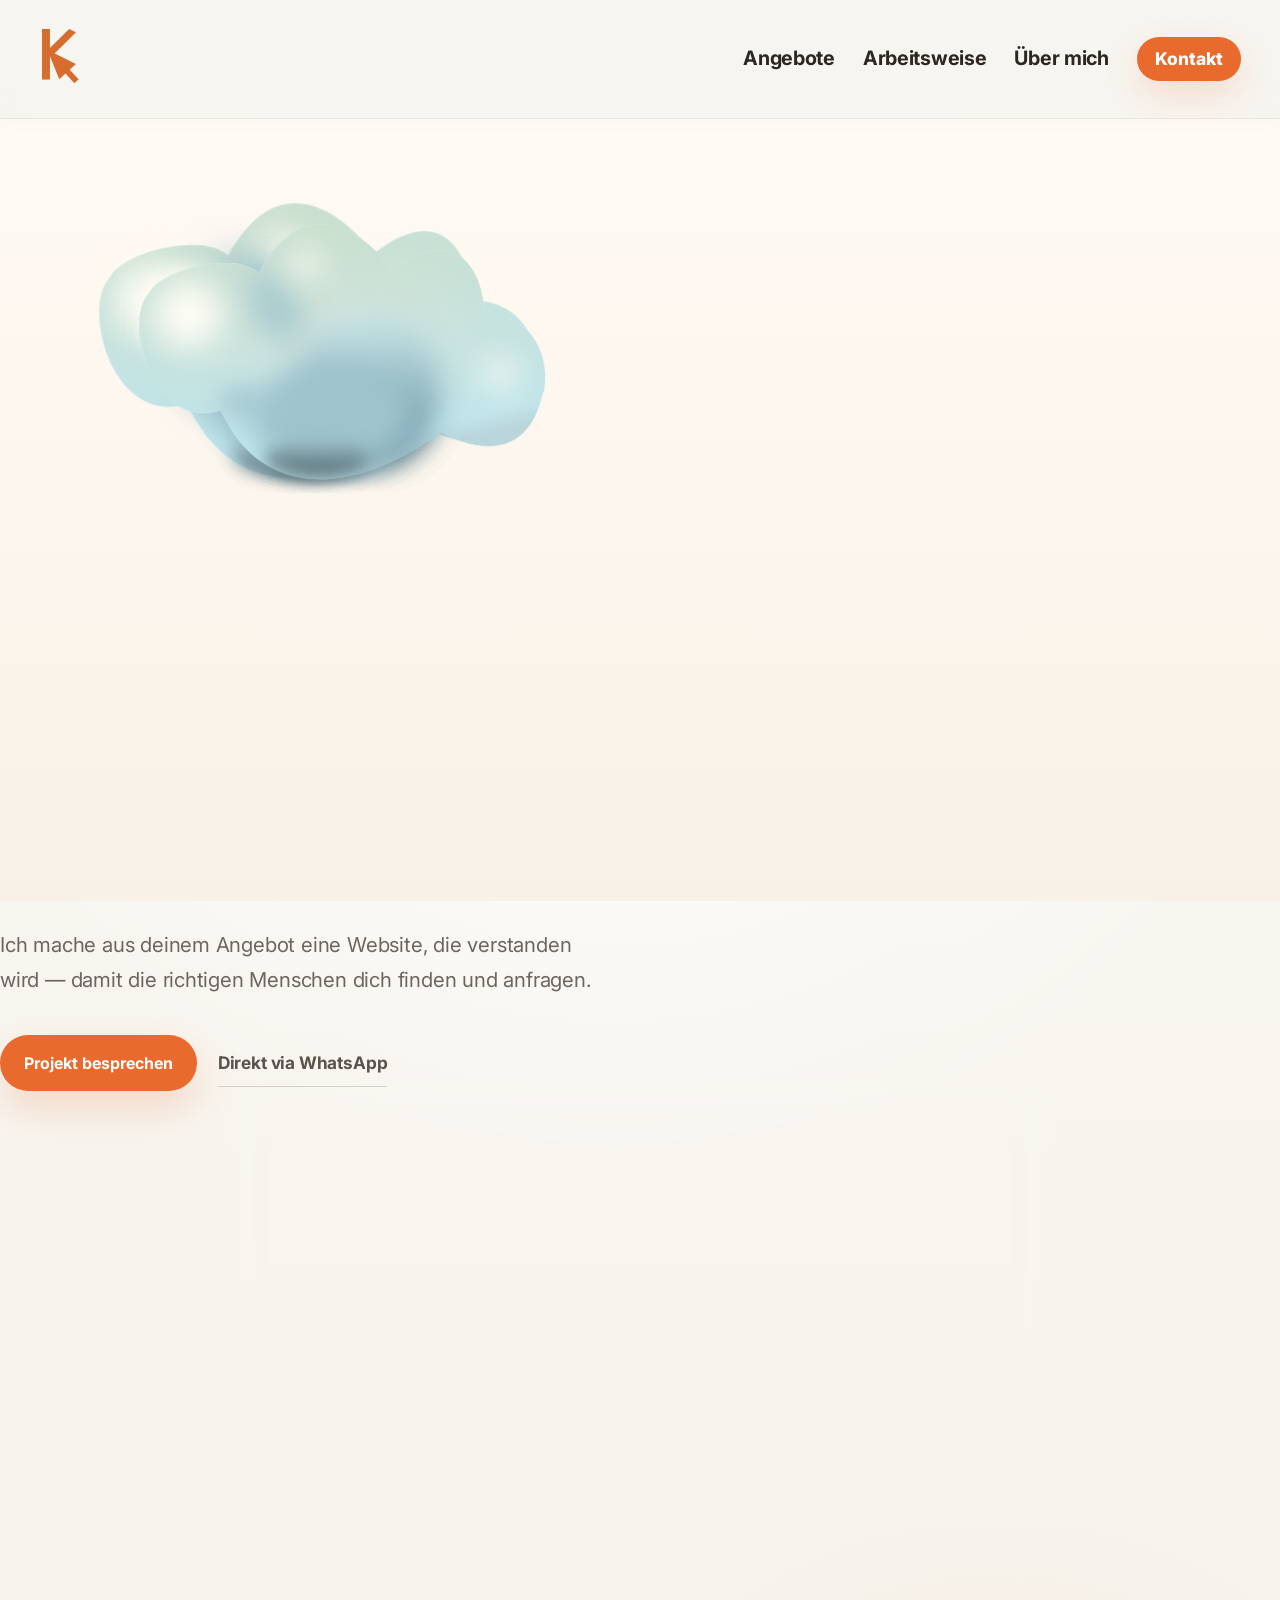
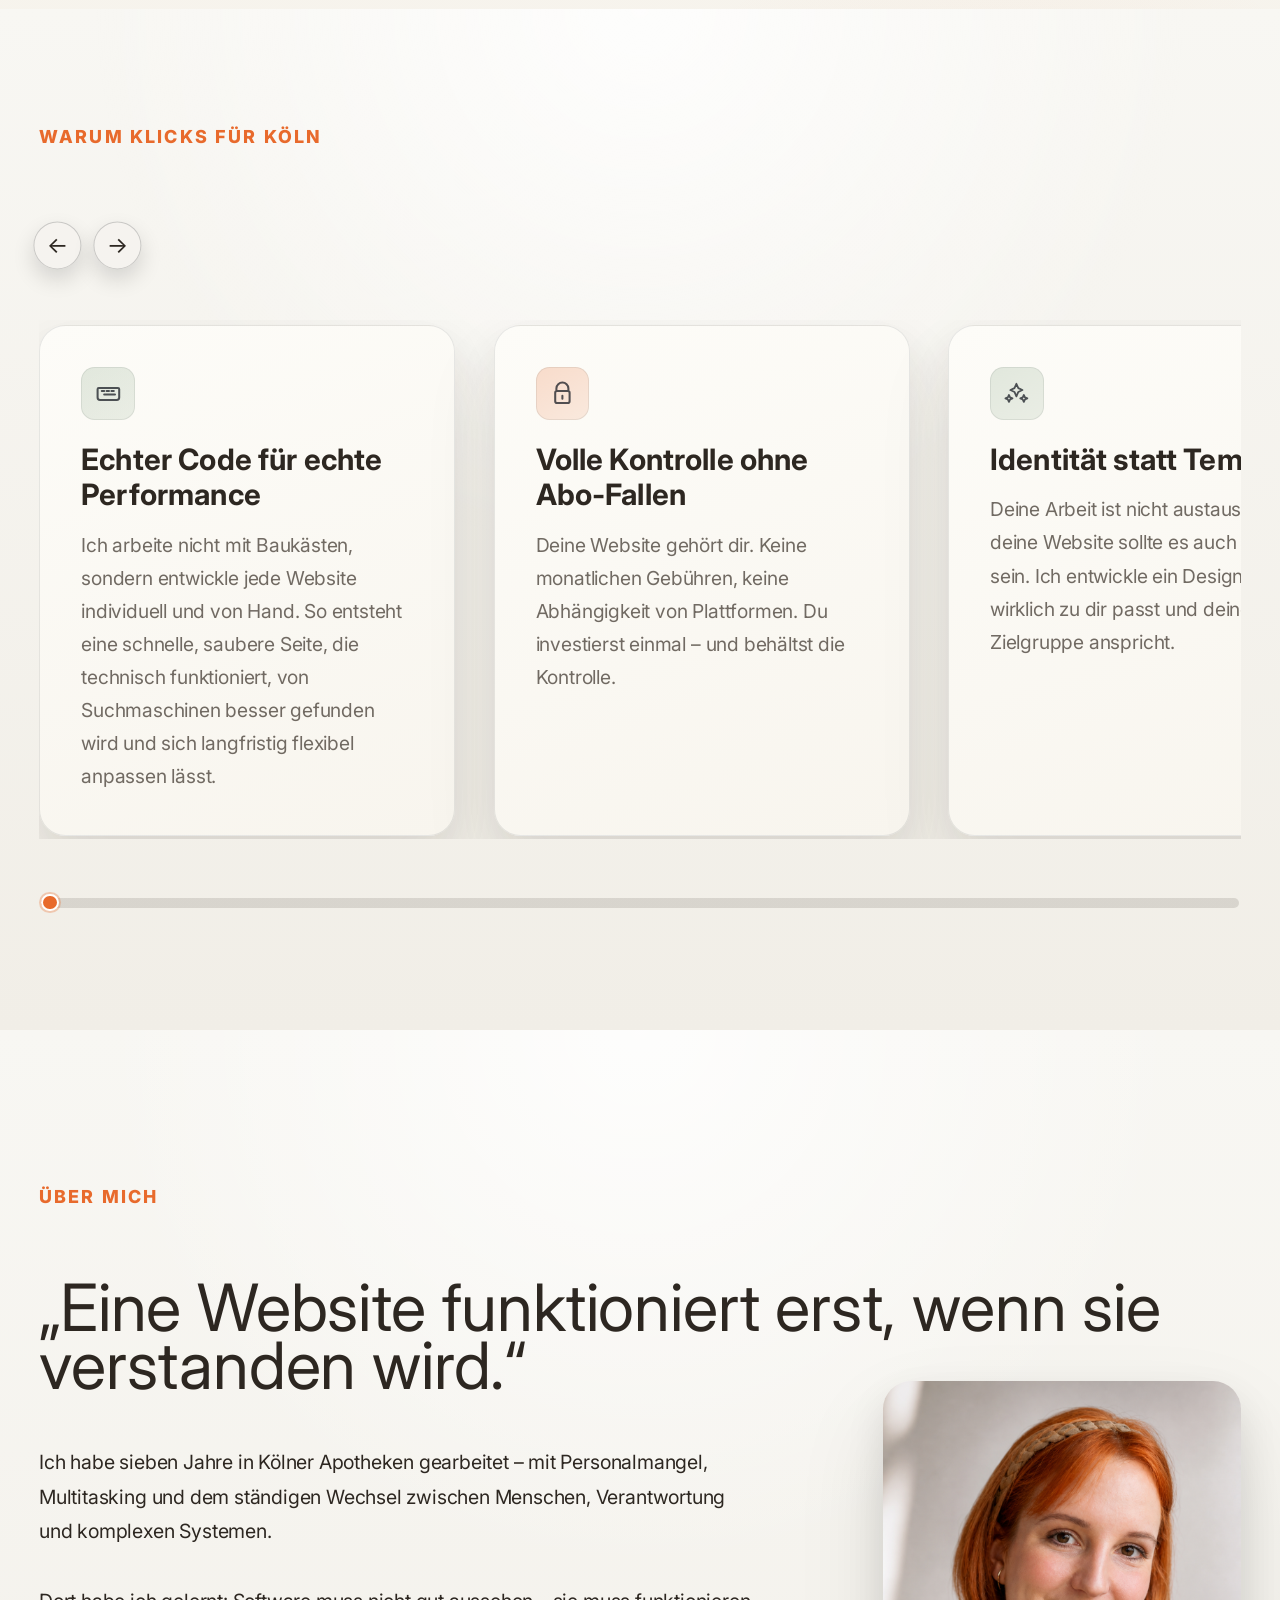
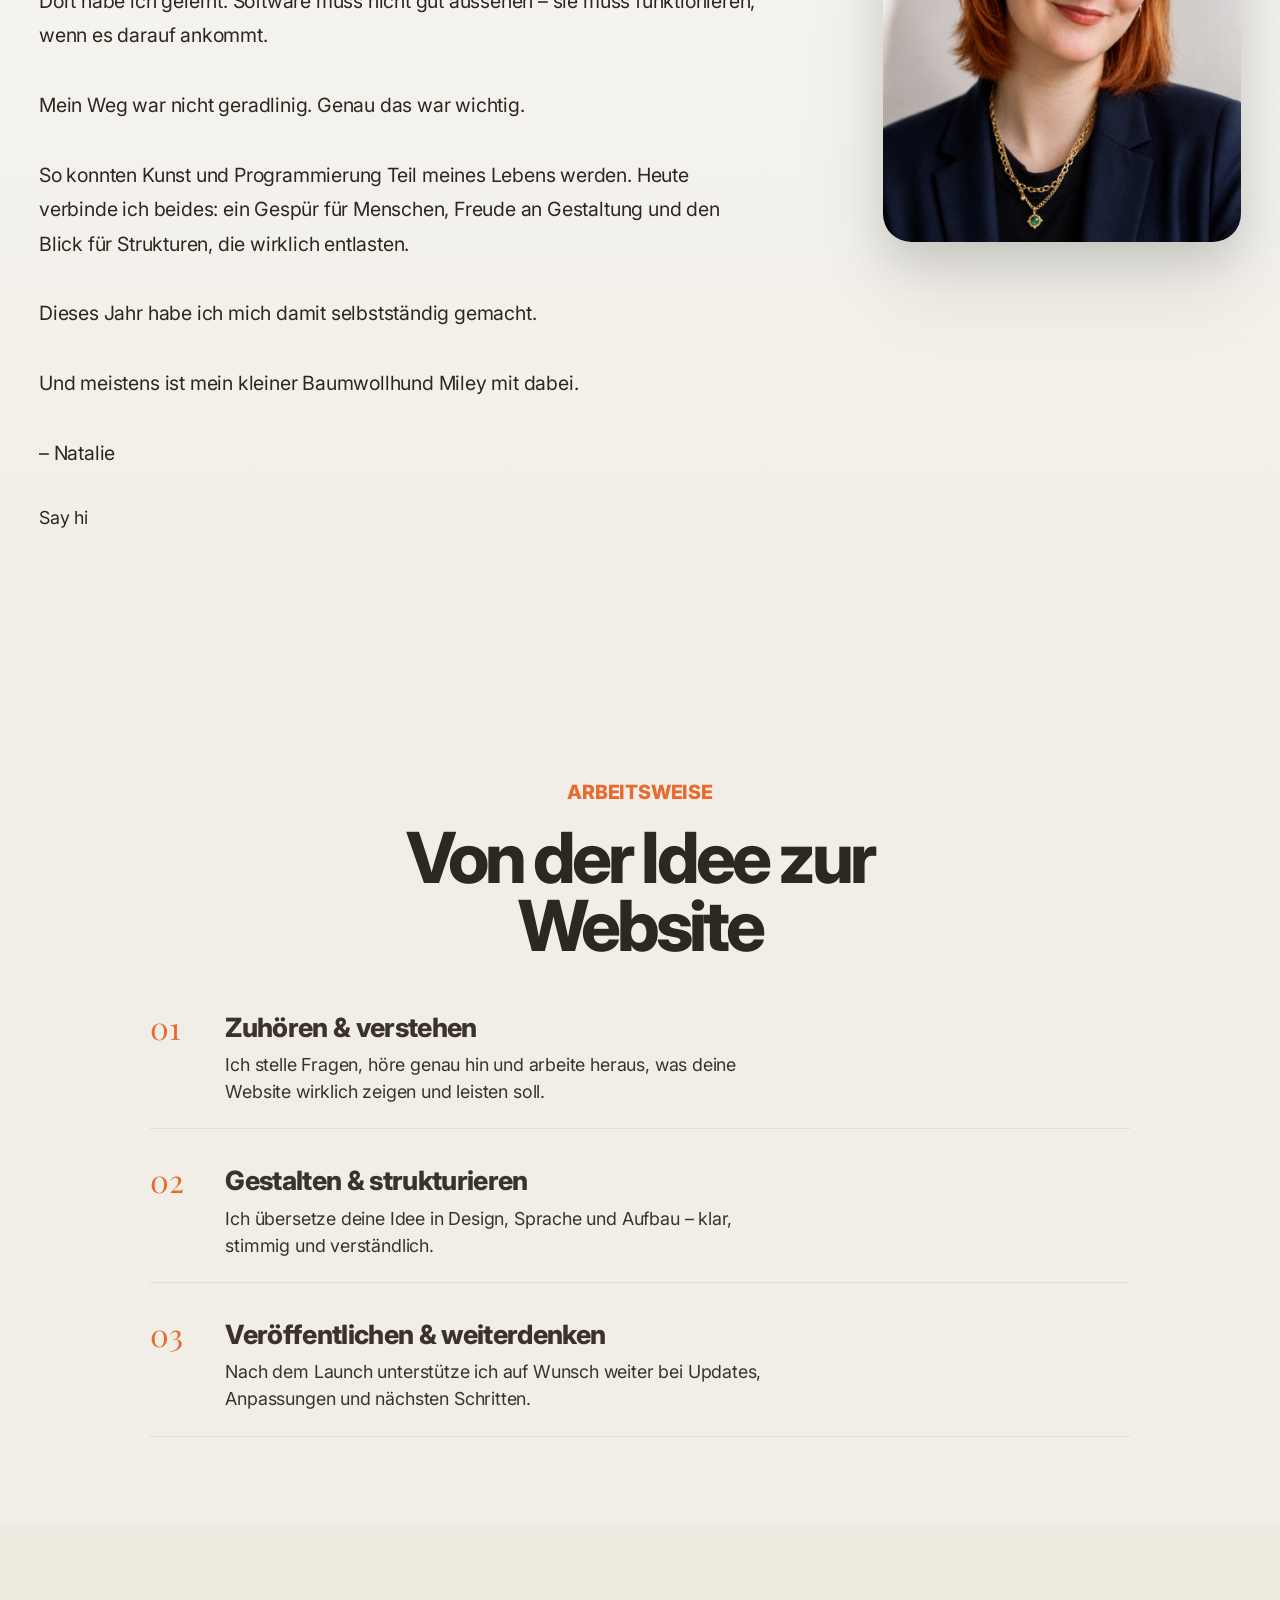
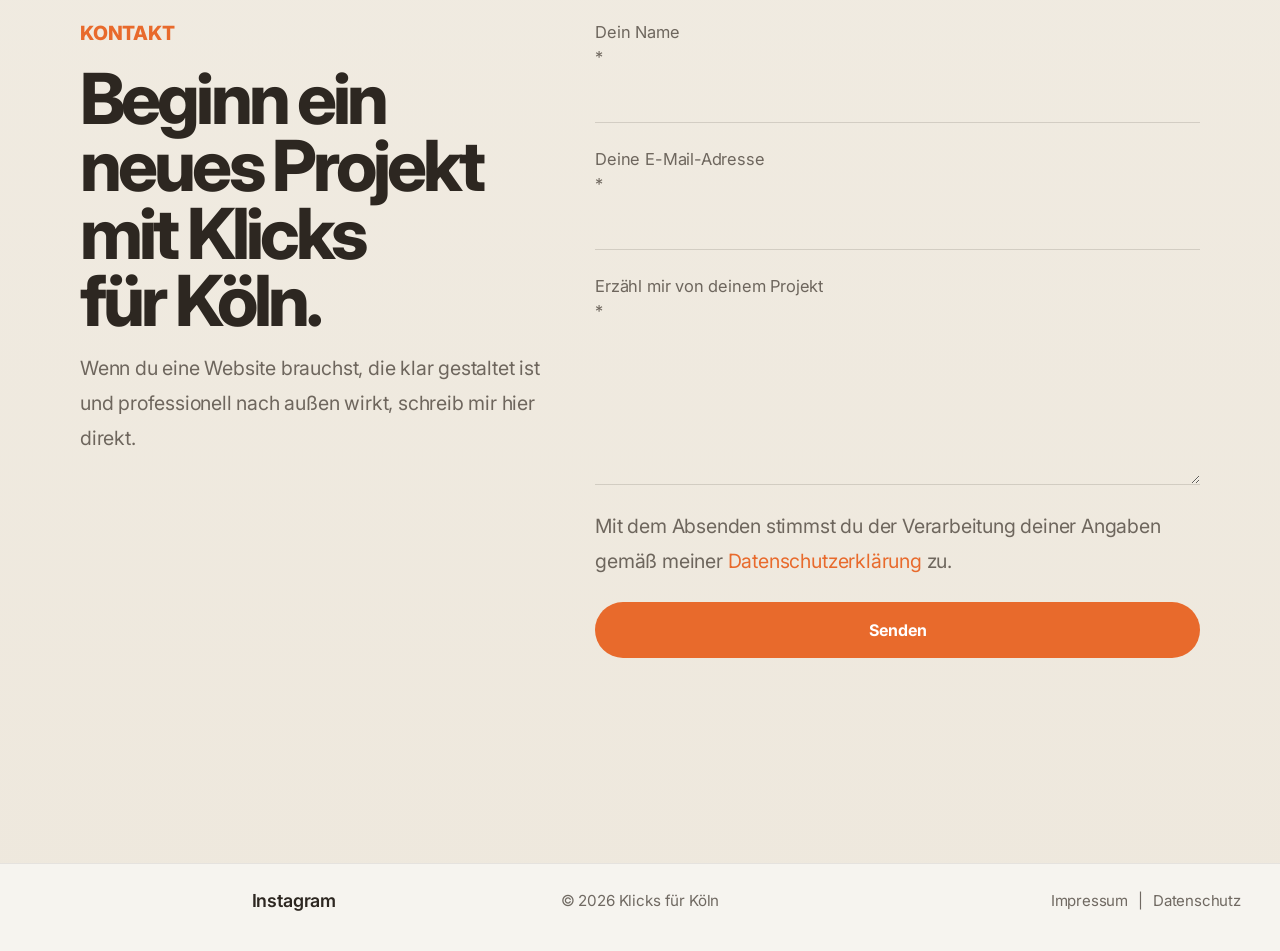
==== commit 54217718: "Update index.html" ====
--- a/index.html
+++ b/index.html
@@ -334,8 +334,14 @@
     </div>
 
     <!-- ===== DESKTOP: 2 Wolken-Gruppen ===== -->
-    <div class="hero-clouds-wrapper hero-clouds-desktop">
-      <svg class="hero-clouds-svg" viewBox="0 0 1140 622" preserveAspectRatio="xMidYMid meet" xmlns="[w3.org](http://www.w3.org/2000/svg)" fill="none">
+  <div class="hero-clouds-wrapper hero-clouds-desktop">
+  <svg
+    class="hero-clouds-svg"
+    viewBox="0 0 1140 622"
+    preserveAspectRatio="xMidYMid meet"
+    xmlns="http://www.w3.org/2000/svg"
+    fill="none"
+  >
 
         <defs>
           <!-- Filter Desktop -->
@@ -436,10 +442,104 @@
           </g>
         </g>
 
+        <g id="cloud-group-second-desktop">
+          <g opacity="0.33">
+            <path d="M110.332 224.893C35.0579 247.373 2.81516 128.323 31.4248 96.9376C45.9628 69.0806 128.984 50.8235 151.89 74.5139C208.657 -30.0543 281.545 46.4214 299.32 72.5865C376.147 11.9562 400.08 86.1877 398.782 119.776C466.285 120.067 471.6 189.377 462.335 208.963C444.3 284.506 383.448 265.336 352.515 249.069C246.841 323.742 154.021 318.898 110.332 224.893Z" fill="url(#d-paint0)"/>
+            <path d="M110.332 224.893C35.0579 247.373 2.81516 128.323 31.4248 96.9376C45.9628 69.0806 128.984 50.8235 151.89 74.5139C208.657 -30.0543 281.545 46.4214 299.32 72.5865C376.147 11.9562 400.08 86.1877 398.782 119.776C466.285 120.067 471.6 189.377 462.335 208.963C444.3 284.506 383.448 265.336 352.515 249.069C246.841 323.742 154.021 318.898 110.332 224.893Z" fill="url(#d-paint1)" fill-opacity="0.4"/>
+            <path d="M110.332 224.893C35.0579 247.373 2.81516 128.323 31.4248 96.9376C45.9628 69.0806 128.984 50.8235 151.89 74.5139C208.657 -30.0543 281.545 46.4214 299.32 72.5865C376.147 11.9562 400.08 86.1877 398.782 119.776C466.285 120.067 471.6 189.377 462.335 208.963C444.3 284.506 383.448 265.336 352.515 249.069C246.841 323.742 154.021 318.898 110.332 224.893Z" fill="url(#d-paint2)" fill-opacity="0.3"/>
+          </g>
+          <g opacity="0.29" filter="url(#d-filter0)">
+            <ellipse cx="272.5" cy="200.776" rx="79.5" ry="82.5" fill="url(#d-paint3)" fill-opacity="0.6"/>
+          </g>
+          <g opacity="0.27" filter="url(#d-filter1)">
+            <ellipse cx="170.621" cy="112.228" rx="43" ry="21.2714" transform="rotate(61.9879 170.621 112.228)" fill="#9FC4CE"/>
+          </g>
+          <g opacity="0.15" filter="url(#d-filter2)">
+            <ellipse cx="132.5" cy="215.276" rx="25.5" ry="14" fill="#9FC4CE"/>
+          </g>
+          <g opacity="0.39" filter="url(#d-filter3)">
+            <ellipse cx="228.5" cy="231.276" rx="86.5" ry="57" fill="#9FC4CE"/>
+          </g>
+          <g opacity="0.34" filter="url(#d-filter4)">
+            <circle cx="201" cy="64.2756" r="17" fill="#FFFDF4"/>
+          </g>
+          <g opacity="0.56" filter="url(#d-filter5)">
+            <circle cx="417" cy="184.276" r="17" fill="#FFFDF4"/>
+          </g>
+          <g opacity="0.56" filter="url(#d-filter6)">
+            <ellipse cx="74.5" cy="119.276" rx="38.5" ry="38" fill="#FFFDF4"/>
+          </g>
+          <g opacity="0.23" filter="url(#d-filter7)">
+            <ellipse cx="215.5" cy="277.276" rx="57.5" ry="20" fill="url(#d-paint4)"/>
+          </g>
+        </g>
+
+
+ <g id="cloud-group-third-desktop">
+          <g opacity="0.33">
+            <path d="M110.332 224.893C35.0579 247.373 2.81516 128.323 31.4248 96.9376C45.9628 69.0806 128.984 50.8235 151.89 74.5139C208.657 -30.0543 281.545 46.4214 299.32 72.5865C376.147 11.9562 400.08 86.1877 398.782 119.776C466.285 120.067 471.6 189.377 462.335 208.963C444.3 284.506 383.448 265.336 352.515 249.069C246.841 323.742 154.021 318.898 110.332 224.893Z" fill="url(#d-paint0)"/>
+            <path d="M110.332 224.893C35.0579 247.373 2.81516 128.323 31.4248 96.9376C45.9628 69.0806 128.984 50.8235 151.89 74.5139C208.657 -30.0543 281.545 46.4214 299.32 72.5865C376.147 11.9562 400.08 86.1877 398.782 119.776C466.285 120.067 471.6 189.377 462.335 208.963C444.3 284.506 383.448 265.336 352.515 249.069C246.841 323.742 154.021 318.898 110.332 224.893Z" fill="url(#d-paint1)" fill-opacity="0.4"/>
+            <path d="M110.332 224.893C35.0579 247.373 2.81516 128.323 31.4248 96.9376C45.9628 69.0806 128.984 50.8235 151.89 74.5139C208.657 -30.0543 281.545 46.4214 299.32 72.5865C376.147 11.9562 400.08 86.1877 398.782 119.776C466.285 120.067 471.6 189.377 462.335 208.963C444.3 284.506 383.448 265.336 352.515 249.069C246.841 323.742 154.021 318.898 110.332 224.893Z" fill="url(#d-paint2)" fill-opacity="0.3"/>
+          </g>
+          <g opacity="0.29" filter="url(#d-filter0)">
+            <ellipse cx="272.5" cy="200.776" rx="79.5" ry="82.5" fill="url(#d-paint3)" fill-opacity="0.6"/>
+          </g>
+          <g opacity="0.27" filter="url(#d-filter1)">
+            <ellipse cx="170.621" cy="112.228" rx="43" ry="21.2714" transform="rotate(61.9879 170.621 112.228)" fill="#9FC4CE"/>
+          </g>
+          <g opacity="0.15" filter="url(#d-filter2)">
+            <ellipse cx="132.5" cy="215.276" rx="25.5" ry="14" fill="#9FC4CE"/>
+          </g>
+          <g opacity="0.39" filter="url(#d-filter3)">
+            <ellipse cx="228.5" cy="231.276" rx="86.5" ry="57" fill="#9FC4CE"/>
+          </g>
+          <g opacity="0.34" filter="url(#d-filter4)">
+            <circle cx="201" cy="64.2756" r="17" fill="#FFFDF4"/>
+          </g>
+          <g opacity="0.56" filter="url(#d-filter5)">
+            <circle cx="417" cy="184.276" r="17" fill="#FFFDF4"/>
+          </g>
+          <g opacity="0.56" filter="url(#d-filter6)">
+            <ellipse cx="74.5" cy="119.276" rx="38.5" ry="38" fill="#FFFDF4"/>
+          </g>
+          <g opacity="0.23" filter="url(#d-filter7)">
+            <ellipse cx="215.5" cy="277.276" rx="57.5" ry="20" fill="url(#d-paint4)"/>
+          </g>
+        </g>
+      
+       <g id="cloud-group-fourth-desktop">
+          <g opacity="0.33">
+            <path d="M110.332 224.893C35.0579 247.373 2.81516 128.323 31.4248 96.9376C45.9628 69.0806 128.984 50.8235 151.89 74.5139C208.657 -30.0543 281.545 46.4214 299.32 72.5865C376.147 11.9562 400.08 86.1877 398.782 119.776C466.285 120.067 471.6 189.377 462.335 208.963C444.3 284.506 383.448 265.336 352.515 249.069C246.841 323.742 154.021 318.898 110.332 224.893Z" fill="url(#d-paint0)"/>
+            <path d="M110.332 224.893C35.0579 247.373 2.81516 128.323 31.4248 96.9376C45.9628 69.0806 128.984 50.8235 151.89 74.5139C208.657 -30.0543 281.545 46.4214 299.32 72.5865C376.147 11.9562 400.08 86.1877 398.782 119.776C466.285 120.067 471.6 189.377 462.335 208.963C444.3 284.506 383.448 265.336 352.515 249.069C246.841 323.742 154.021 318.898 110.332 224.893Z" fill="url(#d-paint1)" fill-opacity="0.4"/>
+            <path d="M110.332 224.893C35.0579 247.373 2.81516 128.323 31.4248 96.9376C45.9628 69.0806 128.984 50.8235 151.89 74.5139C208.657 -30.0543 281.545 46.4214 299.32 72.5865C376.147 11.9562 400.08 86.1877 398.782 119.776C466.285 120.067 471.6 189.377 462.335 208.963C444.3 284.506 383.448 265.336 352.515 249.069C246.841 323.742 154.021 318.898 110.332 224.893Z" fill="url(#d-paint2)" fill-opacity="0.3"/>
+          </g>
+          <g opacity="0.29" filter="url(#d-filter0)">
+            <ellipse cx="272.5" cy="200.776" rx="79.5" ry="82.5" fill="url(#d-paint3)" fill-opacity="0.6"/>
+          </g>
+          <g opacity="0.27" filter="url(#d-filter1)">
+            <ellipse cx="170.621" cy="112.228" rx="43" ry="21.2714" transform="rotate(61.9879 170.621 112.228)" fill="#9FC4CE"/>
+          </g>
+          <g opacity="0.15" filter="url(#d-filter2)">
+            <ellipse cx="132.5" cy="215.276" rx="25.5" ry="14" fill="#9FC4CE"/>
+          </g>
+          <g opacity="0.39" filter="url(#d-filter3)">
+            <ellipse cx="228.5" cy="231.276" rx="86.5" ry="57" fill="#9FC4CE"/>
+          </g>
+          <g opacity="0.34" filter="url(#d-filter4)">
+            <circle cx="201" cy="64.2756" r="17" fill="#FFFDF4"/>
+          </g>
+          <g opacity="0.56" filter="url(#d-filter5)">
+            <circle cx="417" cy="184.276" r="17" fill="#FFFDF4"/>
+          </g>
+          <g opacity="0.56" filter="url(#d-filter6)">
+            <ellipse cx="74.5" cy="119.276" rx="38.5" ry="38" fill="#FFFDF4"/>
+          </g>
+          <g opacity="0.23" filter="url(#d-filter7)">
+            <ellipse cx="215.5" cy="277.276" rx="57.5" ry="20" fill="url(#d-paint4)"/>
+          </g>
+        </g>
       </svg>
     </div>
-
-  </div>
 </section>
 
     
--- a/styles.css
+++ b/styles.css
@@ -498,46 +498,54 @@
 
 
 /* ==========================================================================
-   HERO — RESPONSIVE GRID LAYOUT
-   ohne absolute Positionierung
+   HERO — CLEAN RESPONSIVE GRID LAYOUT
+   Mobile Clouds nur mobil, Desktop Clouds nur desktop
+   Kein gelber Glow, keine abgeschnittenen Wolken
 ========================================================================== */
 
 .hero {
   position: relative;
   overflow: hidden;
 
-  /* Hero startet sauber unter dem Sticky Header */
   min-height: calc(100svh - var(--header-height));
-  padding-top: clamp(2rem, 5vw, 4rem);
-  padding-bottom: clamp(3rem, 6vw, 6rem);
-
-  background:
-    radial-gradient(
-      circle at 52% 4%,
-      rgba(255, 255, 255, 0.98) 0%,
-      rgba(255, 255, 255, 0.5) 24rem,
-      transparent 46rem
-    ),
-    var(--color-light-section-gradient);
-}
+
+  padding-top: clamp(3.5rem, 6vw, 5.5rem);
+  padding-bottom: clamp(4rem, 7vw, 7rem);
+
+  /* Neutraler heller Hintergrund — kein gelber Glow */
+  background: linear-gradient(
+    180deg,
+    #fffaf4 0%,
+    #f8f1e7 100%
+  );
+}
+
+/* ==========================================================================
+   HERO GRID
+========================================================================== */
 
 .hero-single {
-  width: min(100% - (2 * var(--page-pad-x)), 1600px);
-  min-height: calc(100svh - var(--header-height) - clamp(7rem, 12vw, 13rem));
+  width: min(100% - (2 * var(--page-pad-x)), 1580px);
+  min-height: calc(100svh - var(--header-height) - 7rem);
+
   margin-inline: auto;
 
   display: grid;
   grid-template-columns:
-    minmax(18rem, 0.82fr)
-    minmax(24rem, 1.18fr);
+    minmax(20rem, 0.9fr)
+    minmax(24rem, 1.1fr);
 
   align-items: center;
   gap: clamp(2.5rem, 5vw, 7rem);
 }
 
+/* ==========================================================================
+   HERO COPY
+========================================================================== */
+
 .hero-copy {
   position: relative;
-  z-index: 3;
+  z-index: 10;
 
   max-width: 42rem;
 
@@ -546,248 +554,30 @@
   align-items: flex-start;
 
   text-align: left;
-
-  /* hebt Text leicht, aber bleibt im Flow */
-  margin-top: clamp(-4rem, -5vw, -2rem);
 }
 
 .hero h1 {
   margin: 0;
 
-  max-width: 8.5ch;
+  max-width: 8.2ch;
 
   font-family: "Inter", sans-serif;
-  font-size: clamp(4rem, 6.4vw, 7.2rem);
+  font-size: clamp(4rem, 6vw, 7.1rem);
   font-weight: 760;
-  line-height: 1.02;
+  line-height: 0.98;
   letter-spacing: -0.07em;
 
   color: #3b332b;
 }
 
 .hero-subline {
-  margin-top: clamp(1.5rem, 2vw, 2.2rem);
-  max-width: 38rem;
-
-  font-size: clamp(1.14rem, 1.05rem + 0.32vw, 1.38rem);
+  margin-top: clamp(1.4rem, 2vw, 2rem);
+  max-width: 37rem;
+
+  font-size: clamp(1.08rem, 1rem + 0.35vw, 1.34rem);
   line-height: 1.72;
 
-  color: rgba(59, 51, 43, 0.72);
-}
-
-.hero-actions {
-  display: flex;
-  flex-wrap: wrap;
-  align-items: center;
-  justify-content: flex-start;
-
-  gap: 1.1rem 1.4rem;
-
-  margin-top: clamp(2.4rem, 4vw, 4rem);
-}
-
-/* =========================================
-HERO CLOUDS
-========================================= */
-
-.hero-graphic-wrapper {
-position: relative;
-width: 100%;
-margin-top: 2rem;
-overflow: hidden;
-}
-
-.hero-clouds-wrapper {
-position: absolute;
-inset: 0;
-z-index: 3;
-pointer-events: none;
-overflow: visible;
-}
-
-/* SVG */
-
-.hero-clouds-svg {
-width: 100%;
-height: auto;
-display: block;
-
-transform-origin: center;
-}
-
-/* Hero Grafik */
-
-.hero-graphic {
-position: relative;
-z-index: 1;
-
-width: 100%;
-max-width: 520px;
-
-margin-inline: auto;
-display: block;
-
-filter:
-drop-shadow(0 30px 60px rgba(0,0,0,0.12));
-}
-
-/* Soft Glow */
-
-.hero-graphic-wrapper::before {
-content: "";
-
-position: absolute;
-
-width: 140%;
-height: 140%;
-
-left: 50%;
-top: 50%;
-
-transform: translate(-50%, -50%);
-
-background:
-radial-gradient(
-circle,
-rgba(255, 232, 146, 0.42) 0%,
-rgba(255, 232, 146, 0.18) 35%,
-rgba(255, 232, 146, 0.00) 72%
-);
-
-filter: blur(60px);
-
-z-index: 0;
-pointer-events: none;
-}
-
-/* Clouds */
-
-#cloud-group-first,
-#cloud-group-sec,
-#cloud-group-third {
-transform-origin: center;
-will-change: transform;
-}
-
-/* Mobile Optimierung */
-
-@media (max-width: 767px) {
-
-.hero-graphic-wrapper {
-margin-top: 3rem;
-min-height: 340px;
-
-display: flex;
-align-items: center;
-justify-content: center;
-}
-
-.hero-clouds-svg {
-position: absolute;
-
-width: 115%;
-max-width: none;
-
-left: 50%;
-top: 48%;
-
-transform: translate(-50%, -50%);
-}
-
-.hero-graphic {
-width: 92%;
-max-width: 420px;
-
-position: relative;
-z-index: 2;
-}
-}
-
-
-
-
-/* ==========================================================================
-   HERO — TABLET
-========================================================================== */
-
-@media (max-width: 980px) {
-  .hero {
-    min-height: auto;
-    padding-top: clamp(4rem, 10vw, 6rem);
-    padding-bottom: clamp(5rem, 12vw, 7rem);
-  }
-
-  .hero-single {
-    min-height: auto;
-    grid-template-columns: 1fr;
-    gap: clamp(2rem, 7vw, 4rem);
-  }
-
-  .hero-copy {
-    max-width: 46rem;
-    margin-top: 0;
-    align-items: center;
-    text-align: center;
-  }
-
-  .hero h1 {
-    max-width: 8.5ch;
-    text-align: center;
-    font-size: clamp(3.4rem, 11vw, 5.8rem);
-    line-height: 0.98;
-  }
-
-  .hero-subline {
-    text-align: center;
-  }
-
-  .hero-actions {
-    justify-content: center;
-  }
-
-  .hero-graphic {
-    width: min(118vw, 58rem);
-    justify-self: center;
-    margin-right: 0;
-    margin-top: 0;
-    transform: translateX(4%);
-  }
-}
-
-/* ==========================================================================
-   HERO — MOBILE
-========================================================================== */
-
-@media (max-width: 767px) {
-  .hero {
-    padding-top: clamp(3.5rem, 10vw, 5rem);
-    padding-bottom: clamp(4.5rem, 12vw, 6.5rem);
-  }
-
-  .hero h1 {
-    font-size: clamp(3.1rem, 13vw, 4.8rem);
-    line-height: 1;
-  }
-
-  .hero-subline {
-    max-width: 30rem;
-    font-size: 1.06rem;
-    line-height: 1.68;
-  }
-
-  .hero-actions {
-    flex-direction: column;
-    width: 100%;
-  }
-
-  .hero-primary-cta {
-    width: min(100%, 18rem);
-  }
-
-  .hero-graphic {
-    width: min(132vw, 42rem);
-    transform: translateX(7%);
-  }
+  color: rgba(59, 51, 43, 0.74);
 }
 
 /* ==========================================================================
@@ -802,7 +592,7 @@
   align-items: center;
   flex-wrap: wrap;
 
-  gap: 1.2rem 1.5rem;
+  gap: 1rem 1.3rem;
 
   margin-top: clamp(2rem, 3vw, 3rem);
 }
@@ -812,19 +602,19 @@
   align-items: center;
   justify-content: center;
 
-  min-height: clamp(3.55rem, 4vw, 4.05rem);
-  padding-inline: clamp(1.75rem, 3vw, 2.55rem);
+  min-height: 3.85rem;
+  padding-inline: 2.3rem;
 
   border: none;
-  border-radius: var(--radius-pill);
+  border-radius: 999px;
 
   background: var(--orange);
   color: #fff !important;
 
-  font-size: clamp(1.08rem, 1vw + 0.1rem, 1.24rem);
-  font-weight: 750;
-
-  box-shadow: 0 18px 38px rgba(232, 106, 44, 0.18);
+  font-size: 1.08rem;
+  font-weight: 760;
+
+  box-shadow: 0 18px 40px rgba(232, 106, 44, 0.2);
 
   transition:
     transform 0.2s ease,
@@ -838,23 +628,22 @@
 .hero-primary-cta:focus-visible {
   transform: translateY(-2px);
   background: var(--orange-dark);
-  box-shadow: 0 24px 48px rgba(232, 106, 44, 0.24);
+  box-shadow: 0 24px 52px rgba(232, 106, 44, 0.28);
 }
 
 .hero-whatsapp-link {
   display: inline-flex;
   align-items: center;
-  gap: 0.5rem;
+  gap: 0.55rem;
 
   min-height: 3rem;
 
+  font-size: 1.08rem;
+  font-weight: 700;
+
   color: rgba(59, 51, 43, 0.84);
 
-  font-size: clamp(1.05rem, 1vw + 0.08rem, 1.2rem);
-  font-weight: 700;
-
   border-bottom: 1px solid rgba(59, 51, 43, 0.18);
-  padding-bottom: 0.12rem;
 
   transition:
     color 0.2s ease,
@@ -864,7 +653,9 @@
 .hero-whatsapp-link svg {
   width: 1rem;
   height: 1rem;
+
   color: var(--orange);
+
   flex: 0 0 auto;
 }
 
@@ -874,44 +665,201 @@
   border-bottom-color: var(--orange);
 }
 
-
-
-/* ==========================================================================
-   HERO — TABLET
+/* ==========================================================================
+   HERO GRAPHIC AREA
+========================================================================== */
+
+.hero-graphic-wrapper {
+  position: relative;
+  z-index: 2;
+
+  width: 100%;
+  min-height: clamp(30rem, 44vw, 42rem);
+
+  display: flex;
+  align-items: center;
+  justify-content: center;
+
+  overflow: visible;
+  isolation: isolate;
+}
+
+/* Kein gelber Glow hinter der Grafik */
+.hero-graphic-wrapper::before {
+  content: none !important;
+  display: none !important;
+}
+
+/* Hauptgrafik */
+.hero-graphic {
+  position: relative;
+  z-index: 3;
+
+  width: min(100%, 34rem);
+  max-width: 100%;
+
+  display: block;
+
+  filter: drop-shadow(0 30px 60px rgba(0, 0, 0, 0.12));
+}
+
+/* ==========================================================================
+   CLOUDS — eigene Bühne um die Hero-Grafik
+   Nicht fullscreen, nicht hinter Header
+========================================================================== */
+
+.hero-clouds-wrapper {
+  position: absolute;
+
+  left: 50%;
+  top: 52%;
+
+  z-index: 2;
+
+  width: min(78vw, 50rem);
+  aspect-ratio: 1140 / 622;
+
+  transform: translate(-50%, -50%);
+
+  pointer-events: none;
+  overflow: visible;
+}
+
+.hero-clouds-svg {
+  position: absolute;
+
+  left: 50%;
+  top: 50%;
+
+  width: 100%;
+  height: 100%;
+
+  max-width: none;
+
+  display: block;
+
+  transform: translate(-50%, -50%);
+
+  overflow: visible;
+}
+
+/* ==========================================================================
+   MOBILE / DESKTOP CLOUD SWITCH
+========================================================================== */
+
+/* Standard: mobile Wolken sichtbar */
+.hero-clouds-mobile {
+  display: block;
+}
+
+/* Standard: desktop Wolken aus */
+.hero-clouds-desktop {
+  display: none;
+}
+
+/* Ab Desktop: mobile aus, desktop an */
+@media (min-width: 768px) {
+  .hero-clouds-mobile {
+    display: none !important;
+  }
+
+  .hero-clouds-desktop {
+    display: block !important;
+  }
+}
+
+/* Cloud-Gruppen für Animationen / Transform */
+#cloud-group-first,
+#cloud-group-sec,
+#cloud-group-third,
+#cloud-group-first-desktop,
+#cloud-group-sec-desktop,
+#cloud-group-third-desktop {
+  transform-origin: center;
+  will-change: transform;
+}
+
+/* ==========================================================================
+   CONNECTOR
+========================================================================== */
+
+.hero-connector {
+  width: clamp(30rem, 46vw, 48rem);
+  height: clamp(3rem, 5vw, 5rem);
+
+  margin-top: 1rem;
+  margin-bottom: 1.5rem;
+
+  position: relative;
+  z-index: 20;
+
+  pointer-events: none;
+}
+
+.hero-connector svg {
+  width: 100%;
+  height: 100%;
+  overflow: visible;
+}
+
+.hero-connector__path {
+  fill: none;
+
+  stroke: rgba(232, 106, 44, 0.68);
+  stroke-width: 2;
+
+  stroke-linecap: round;
+  stroke-linejoin: round;
+}
+
+.hero-connector__node {
+  fill: var(--orange);
+
+  filter: drop-shadow(0 0 8px rgba(232, 106, 44, 0.36));
+}
+
+.hero-connector__node--small {
+  opacity: 0.7;
+}
+
+.hero-connector__node--main {
+  filter:
+    drop-shadow(0 0 4px rgba(232, 106, 44, 0.45))
+    drop-shadow(0 0 14px rgba(232, 106, 44, 0.24));
+}
+
+/* ==========================================================================
+   TABLET
 ========================================================================== */
 
 @media (max-width: 980px) {
   .hero {
     min-height: auto;
-    padding-top: clamp(4.5rem, 10vw, 6rem);
-    padding-bottom: clamp(6rem, 14vw, 8rem);
+
+    padding-top: clamp(4rem, 10vw, 6rem);
+    padding-bottom: clamp(5rem, 12vw, 7rem);
   }
 
   .hero-single {
     min-height: auto;
 
-    display: grid;
     grid-template-columns: 1fr;
     gap: clamp(2rem, 7vw, 4rem);
   }
 
   .hero-copy {
-    transform: none;
-
     align-items: center;
-
     max-width: 46rem;
-
     text-align: center;
   }
 
   .hero h1 {
-    max-width: 8.5ch;
+    max-width: 8ch;
+
+    text-align: center;
 
     font-size: clamp(3.6rem, 11vw, 6rem);
     line-height: 0.96;
-
-    text-align: center;
   }
 
   .hero-subline {
@@ -921,34 +869,29 @@
 
   .hero-actions {
     justify-content: center;
-    flex-direction: row;
-
-    margin-top: clamp(2.2rem, 6vw, 3.5rem);
+  }
+
+  .hero-graphic-wrapper {
+    min-height: clamp(28rem, 70vw, 40rem);
   }
 
   .hero-graphic {
-    position: relative;
-
-    right: auto;
-    bottom: auto;
-
-    justify-self: center;
-
-    width: min(130vw, 58rem);
-
-    margin-top: clamp(0.5rem, 4vw, 2rem);
-
-    transform: translateX(4%);
-  }
-}
-
-/* ==========================================================================
-   HERO — MOBILE
+    width: min(92vw, 34rem);
+  }
+
+  .hero-clouds-wrapper {
+    width: min(112vw, 48rem);
+    top: 52%;
+  }
+}
+
+/* ==========================================================================
+   MOBILE
 ========================================================================== */
 
 @media (max-width: 767px) {
   .hero {
-    padding-top: clamp(3.8rem, 10vw, 5rem);
+    padding-top: clamp(3.4rem, 10vw, 5rem);
     padding-bottom: clamp(5rem, 14vw, 7rem);
   }
 
@@ -957,25 +900,24 @@
   }
 
   .hero h1 {
-    max-width: 7.6ch;
-
-    font-size: clamp(3.25rem, 14vw, 5rem);
-    line-height: 0.95;
+    max-width: 7.3ch;
+
+    font-size: clamp(3.2rem, 14vw, 5rem);
+    line-height: 0.96;
     letter-spacing: -0.07em;
   }
 
   .hero-subline {
-    max-width: 29rem;
-
-    font-size: clamp(1.04rem, 4.4vw, 1.18rem);
-    line-height: 1.68;
+    max-width: 30rem;
+
+    font-size: clamp(1.02rem, 4.3vw, 1.16rem);
+    line-height: 1.7;
   }
 
   .hero-actions {
     flex-direction: column;
+    width: 100%;
     gap: 0.95rem;
-
-    width: 100%;
   }
 
   .hero-primary-cta {
@@ -983,64 +925,27 @@
   }
 
   .hero-whatsapp-link {
-    min-height: 2.6rem;
+    min-height: 2.5rem;
     font-size: 1rem;
   }
 
+  .hero-graphic-wrapper {
+    min-height: clamp(24rem, 92vw, 35rem);
+  }
+
   .hero-graphic {
-    width: min(145vw, 44rem);
-    margin-top: 0;
-
-    transform: translateX(9%);
-  }
-}
-
-
-.hero-connector {
-width: clamp(30rem, 46vw, 48rem);
-height: clamp(3.2rem, 5vw, 5rem);
-margin-top: clamp(0.75rem, 1.3vw, 1.2rem);
-margin-bottom: clamp(1.2rem, 2vw, 1.9rem);
-pointer-events: none;
-position: relative;
-z-index: 20;
-}
-
-.hero-connector svg {
-width: 100%;
-height: 100%;
-overflow: visible;
-}
-
-.hero-connector__path {
-fill: none;
-stroke: rgba(232, 106, 44, 0.68);
-stroke-width: 2;
-stroke-linecap: round;
-stroke-linejoin: round;
-}
-
-.hero-connector__node {
-fill: var(--orange);
-filter: drop-shadow(0 0 8px rgba(232, 106, 44, 0.38));
-}
-
-.hero-connector__node--small {
-opacity: 0.7;
-}
-
-.hero-connector__node--main {
-filter:
-drop-shadow(0 0 4px rgba(232, 106, 44, 0.45))
-drop-shadow(0 0 14px rgba(232, 106, 44, 0.24));
-}
-
-@media (max-width: 767px) {
-.hero-connector {
-display: none;
-}
-}
-
+    width: min(92vw, 28rem);
+  }
+
+  .hero-clouds-wrapper {
+    width: min(128vw, 38rem);
+    top: 51%;
+  }
+
+  .hero-connector {
+    display: none;
+  }
+}
 
 /* ==========================================================================
    PILOT OFFER — SPEECH BUBBLE VARIANT
@@ -2385,8 +2290,38 @@
   }
 }
 
-
-
-   
+/* ==========================================================================
+   DEBUG / FIX — Desktop Clouds sichtbar machen
+========================================================================== */
+
+@media (min-width: 768px) {
+  .hero-clouds-desktop {
+    display: block !important;
+    opacity: 1 !important;
+    visibility: visible !important;
+  }
+
+  .hero-clouds-desktop .hero-clouds-svg {
+    width: 130% !important;
+    height: 130% !important;
+    overflow: visible !important;
+  }
+
+  .hero-clouds-desktop svg,
+  .hero-clouds-desktop g,
+  #cloud-group-first-desktop,
+  #cloud-group-sec-desktop,
+  #cloud-group-third-desktop {
+    opacity: 1 !important;
+    visibility: visible !important;
+  }
+
+  #cloud-group-first-desktop {
+    display: block !important;
+    transform: translate(0, 0) scale(1.08);
+    transform-origin: center;
+  }
+}
+
 min-height: 500px;
 }
